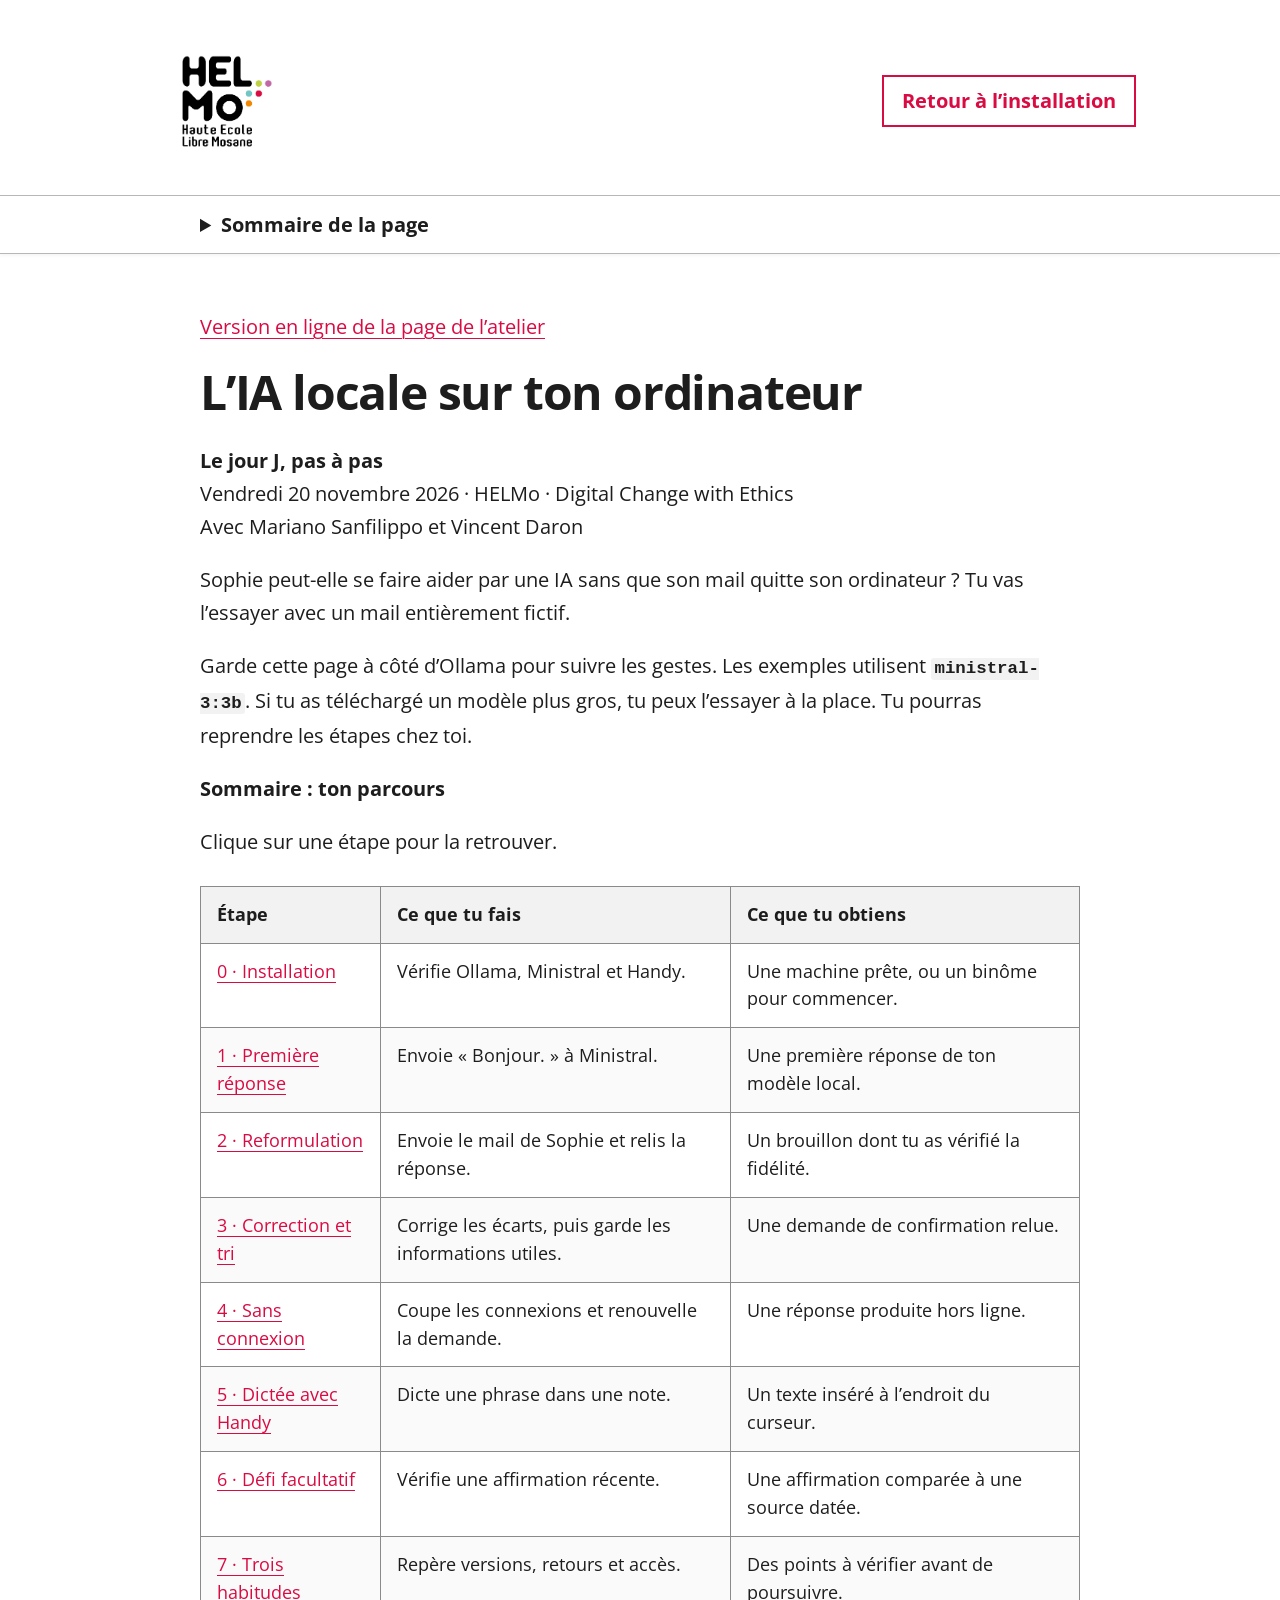
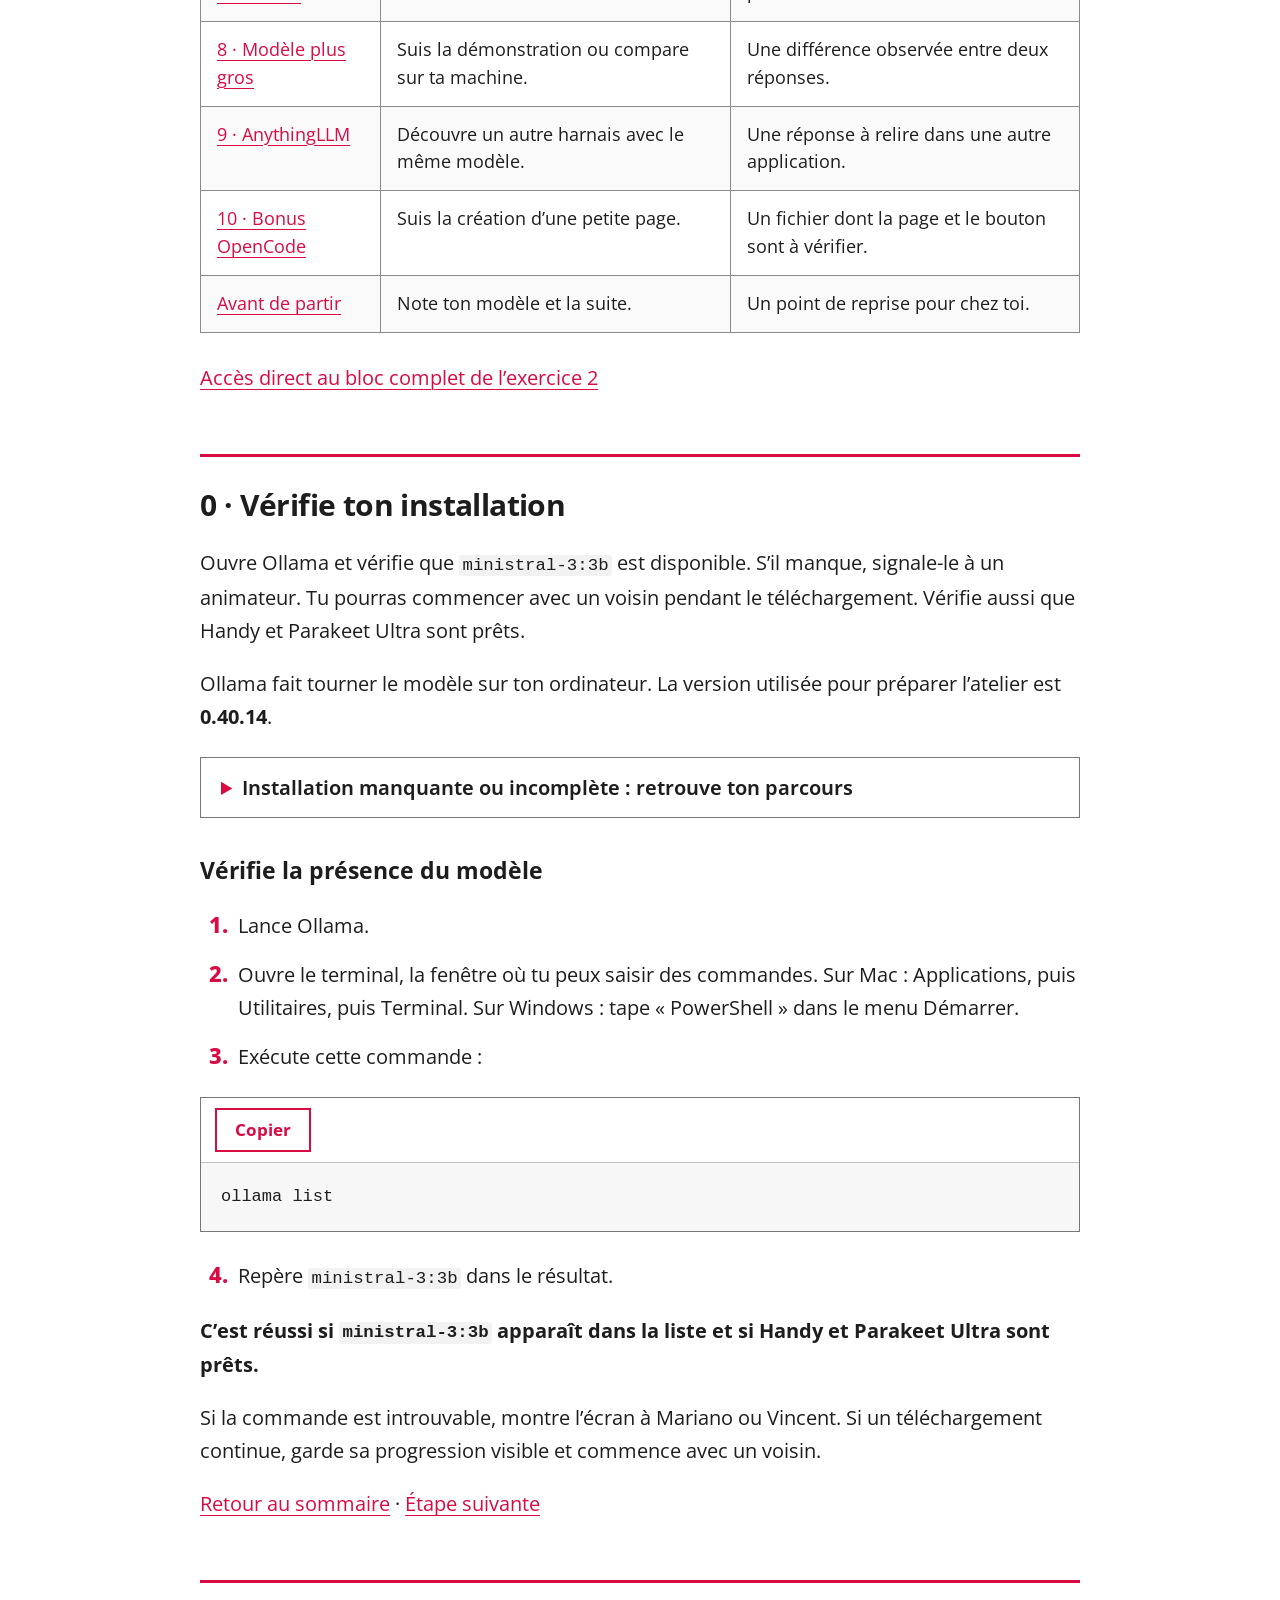
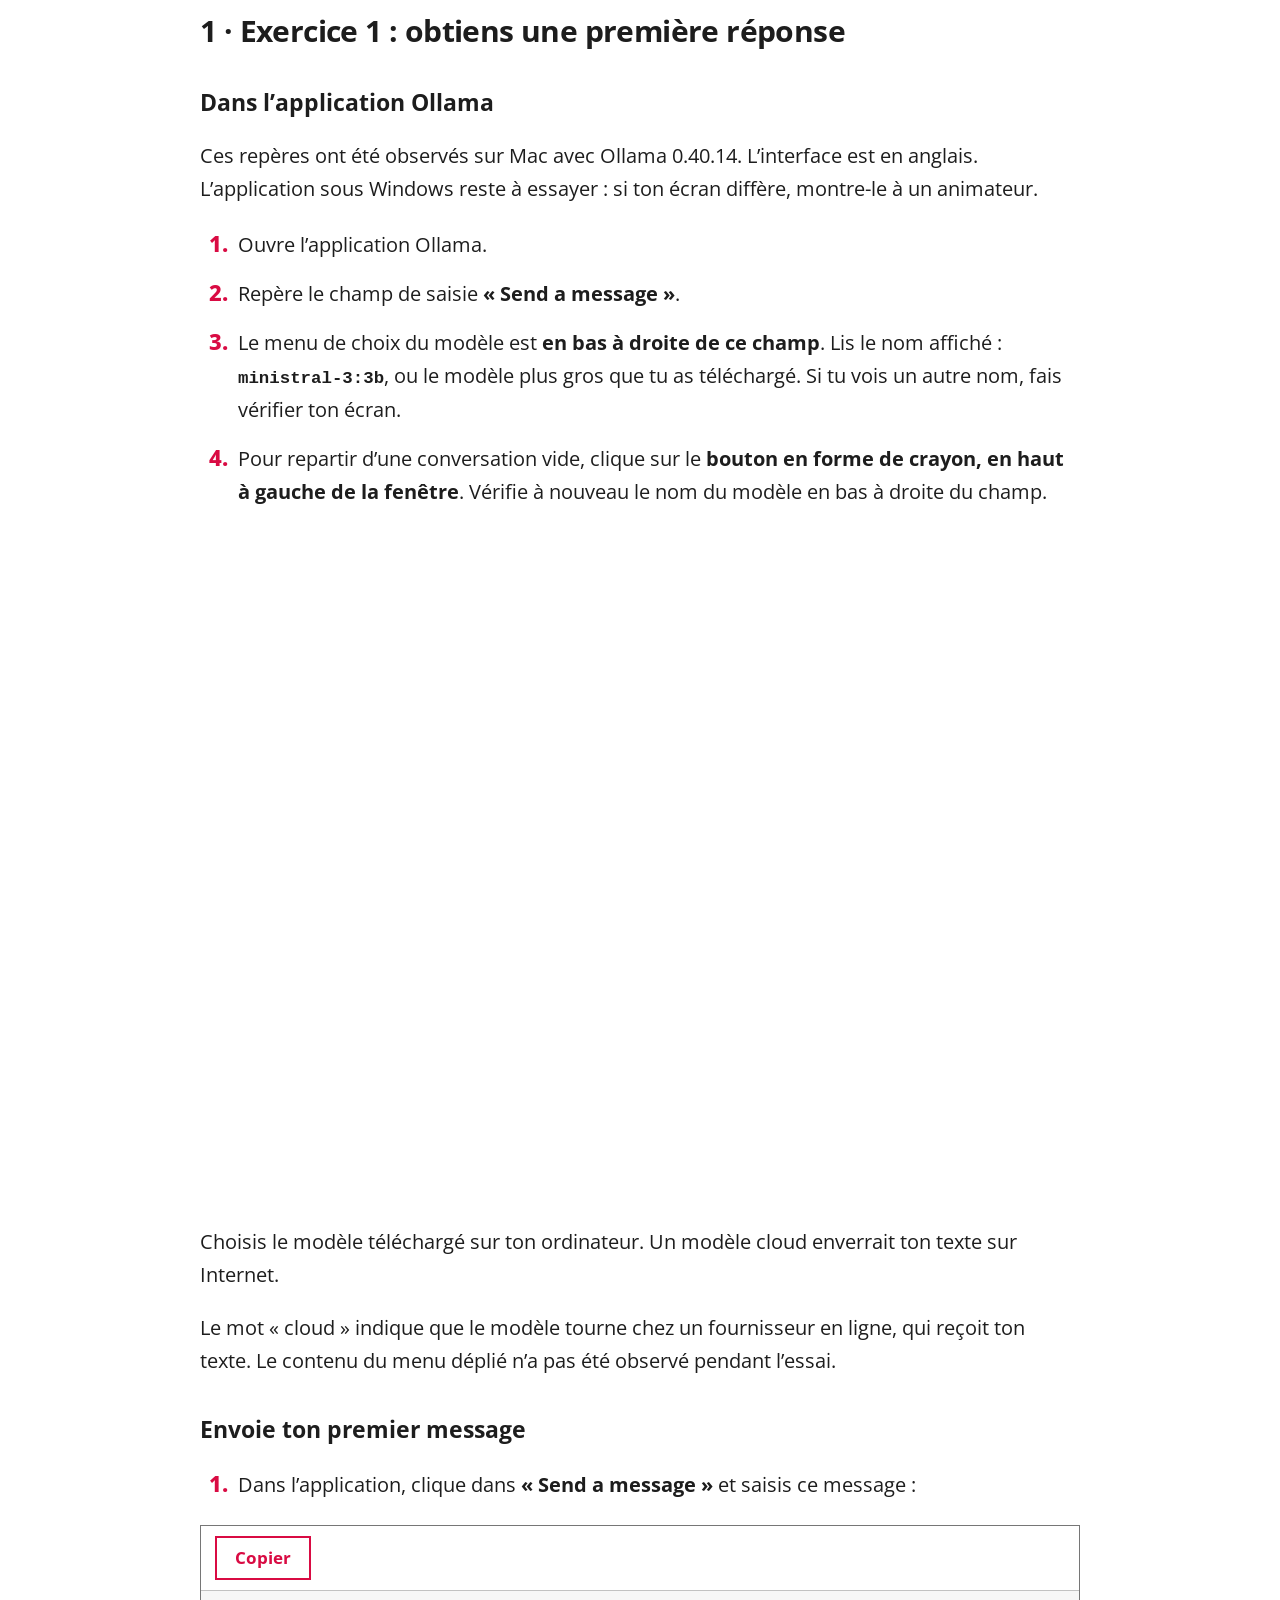
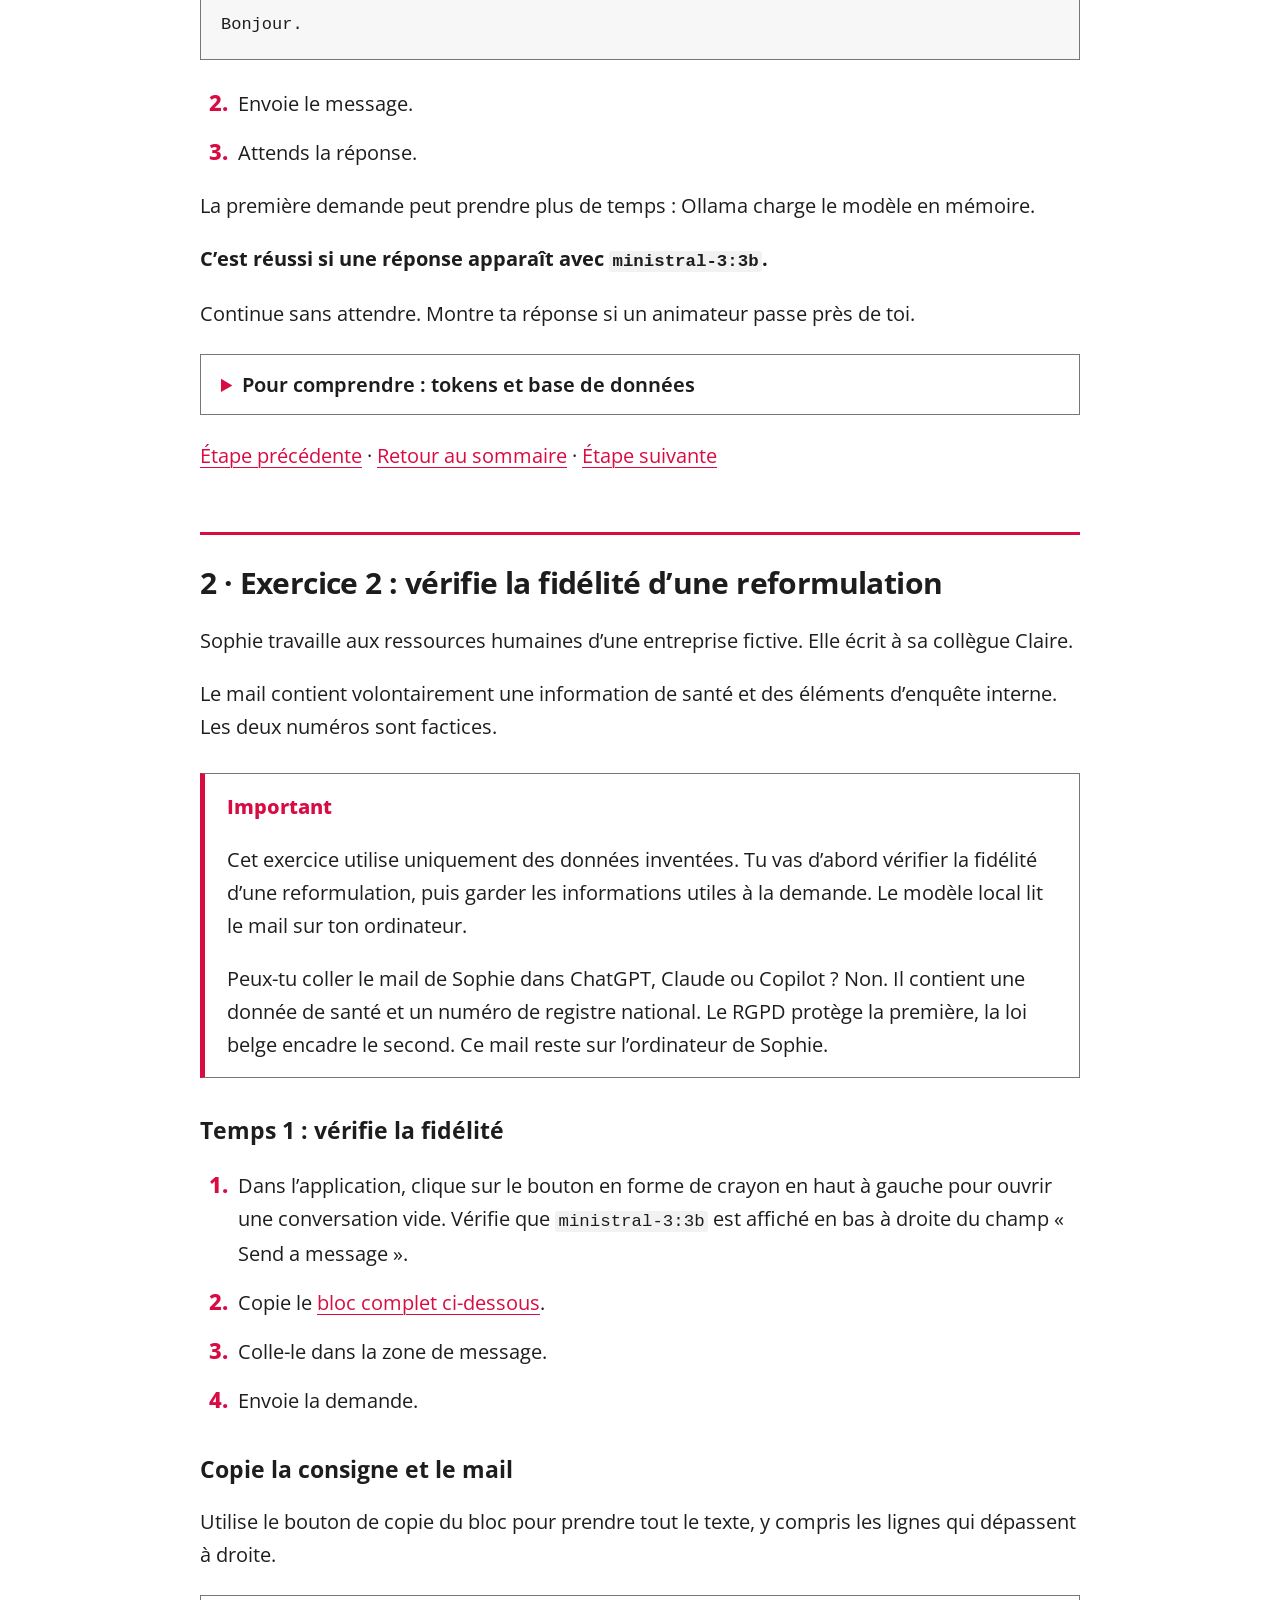
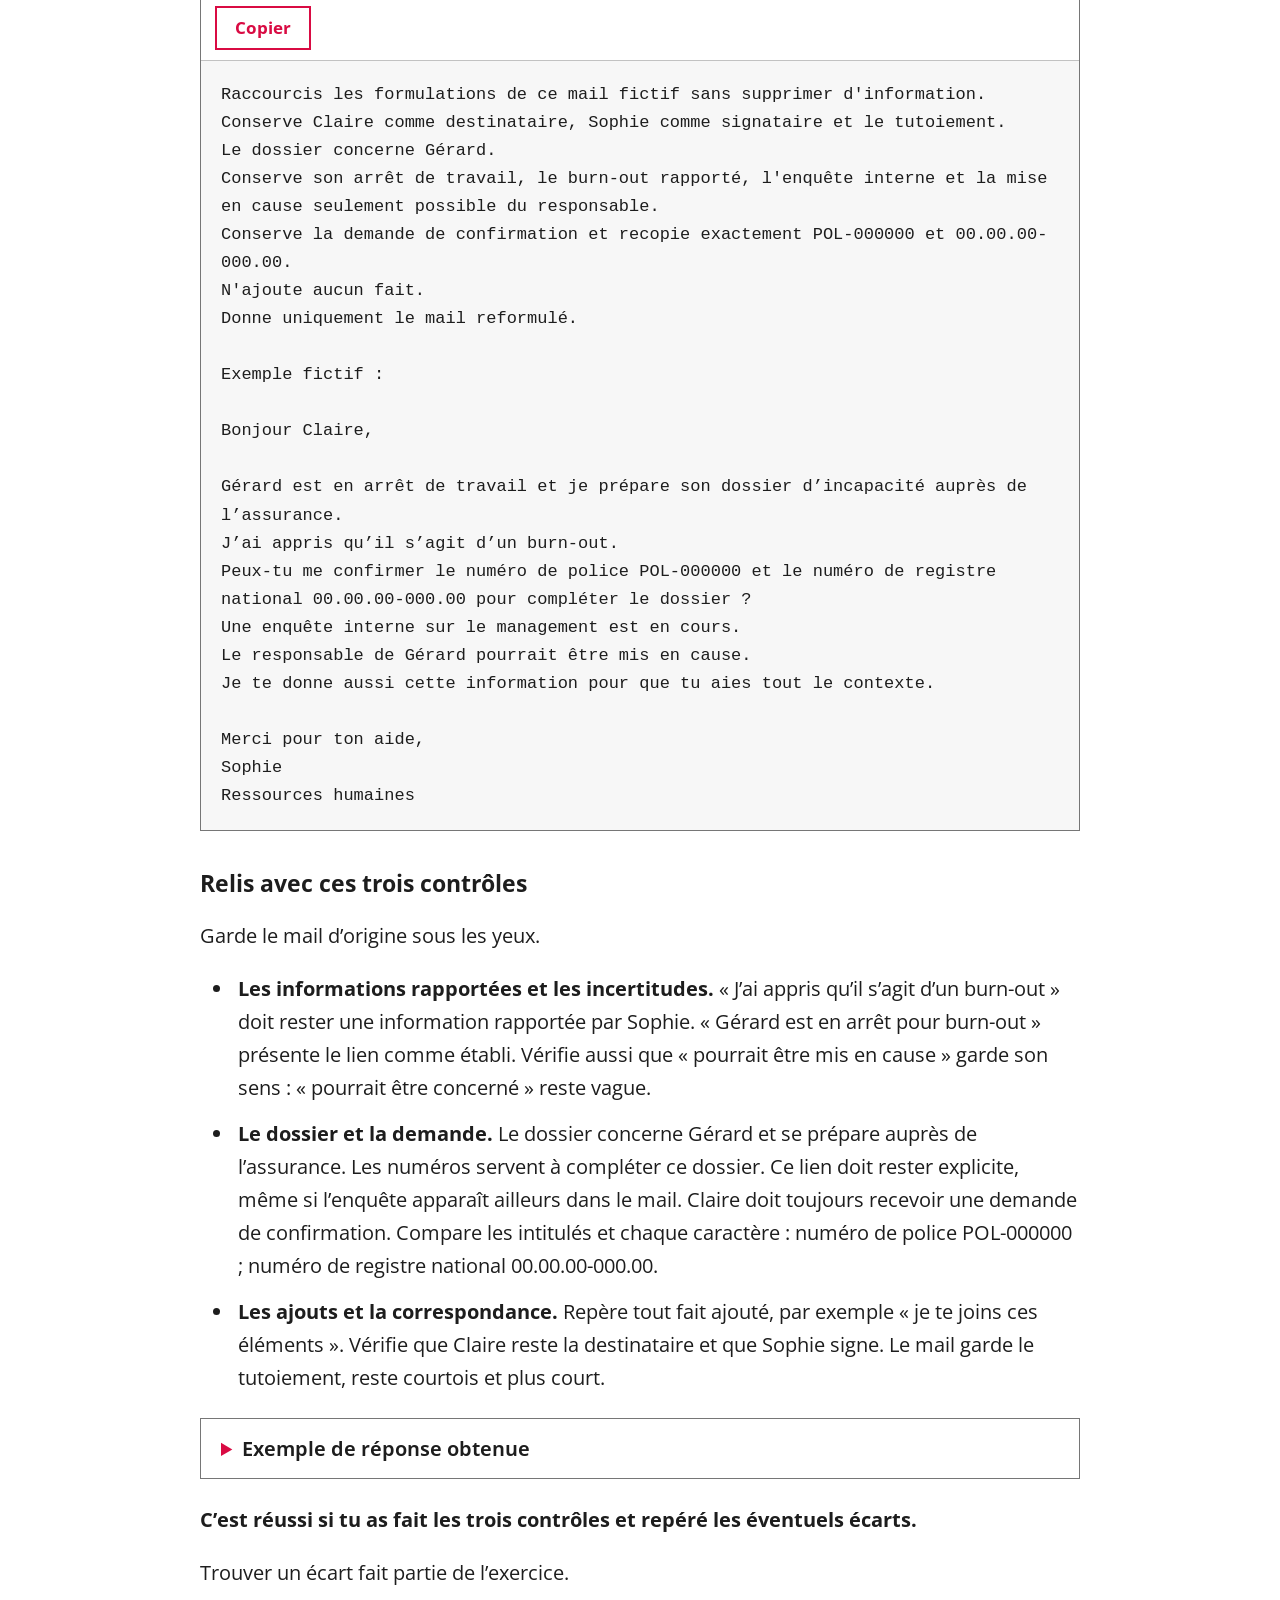
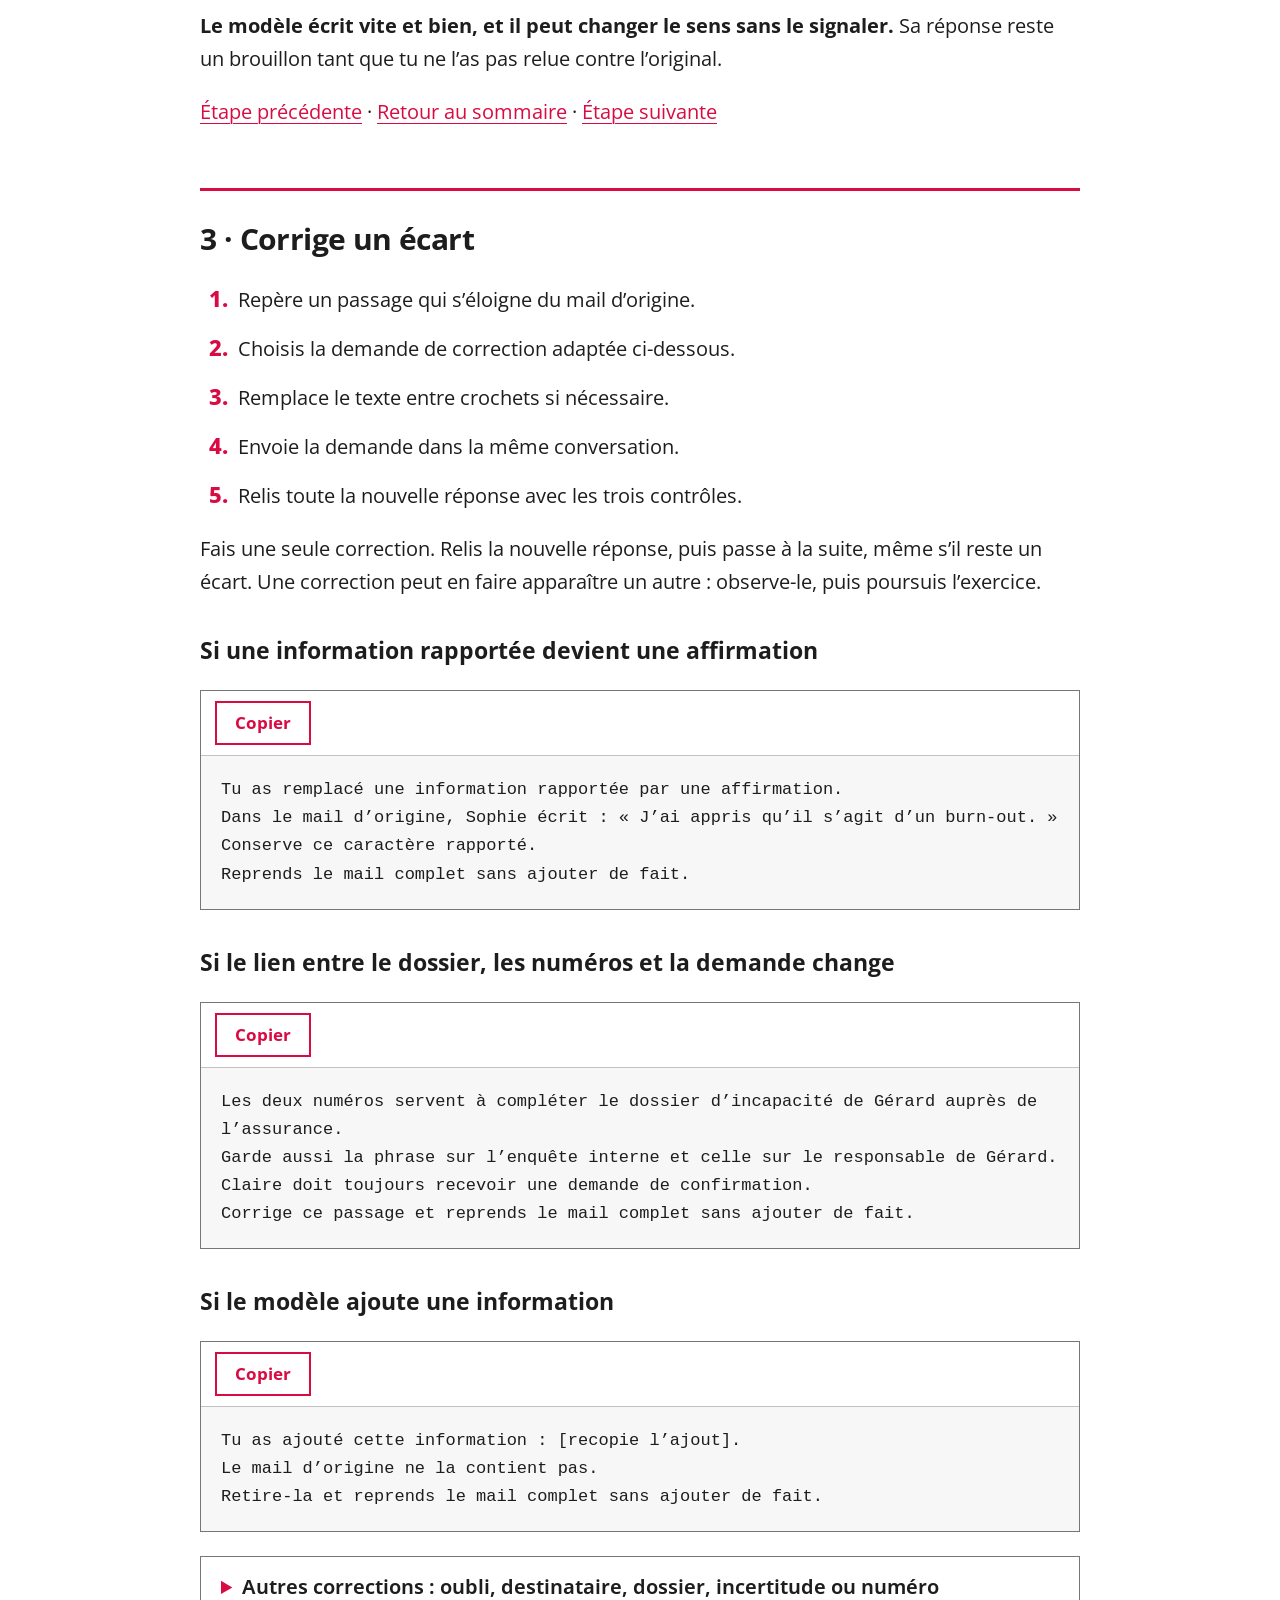
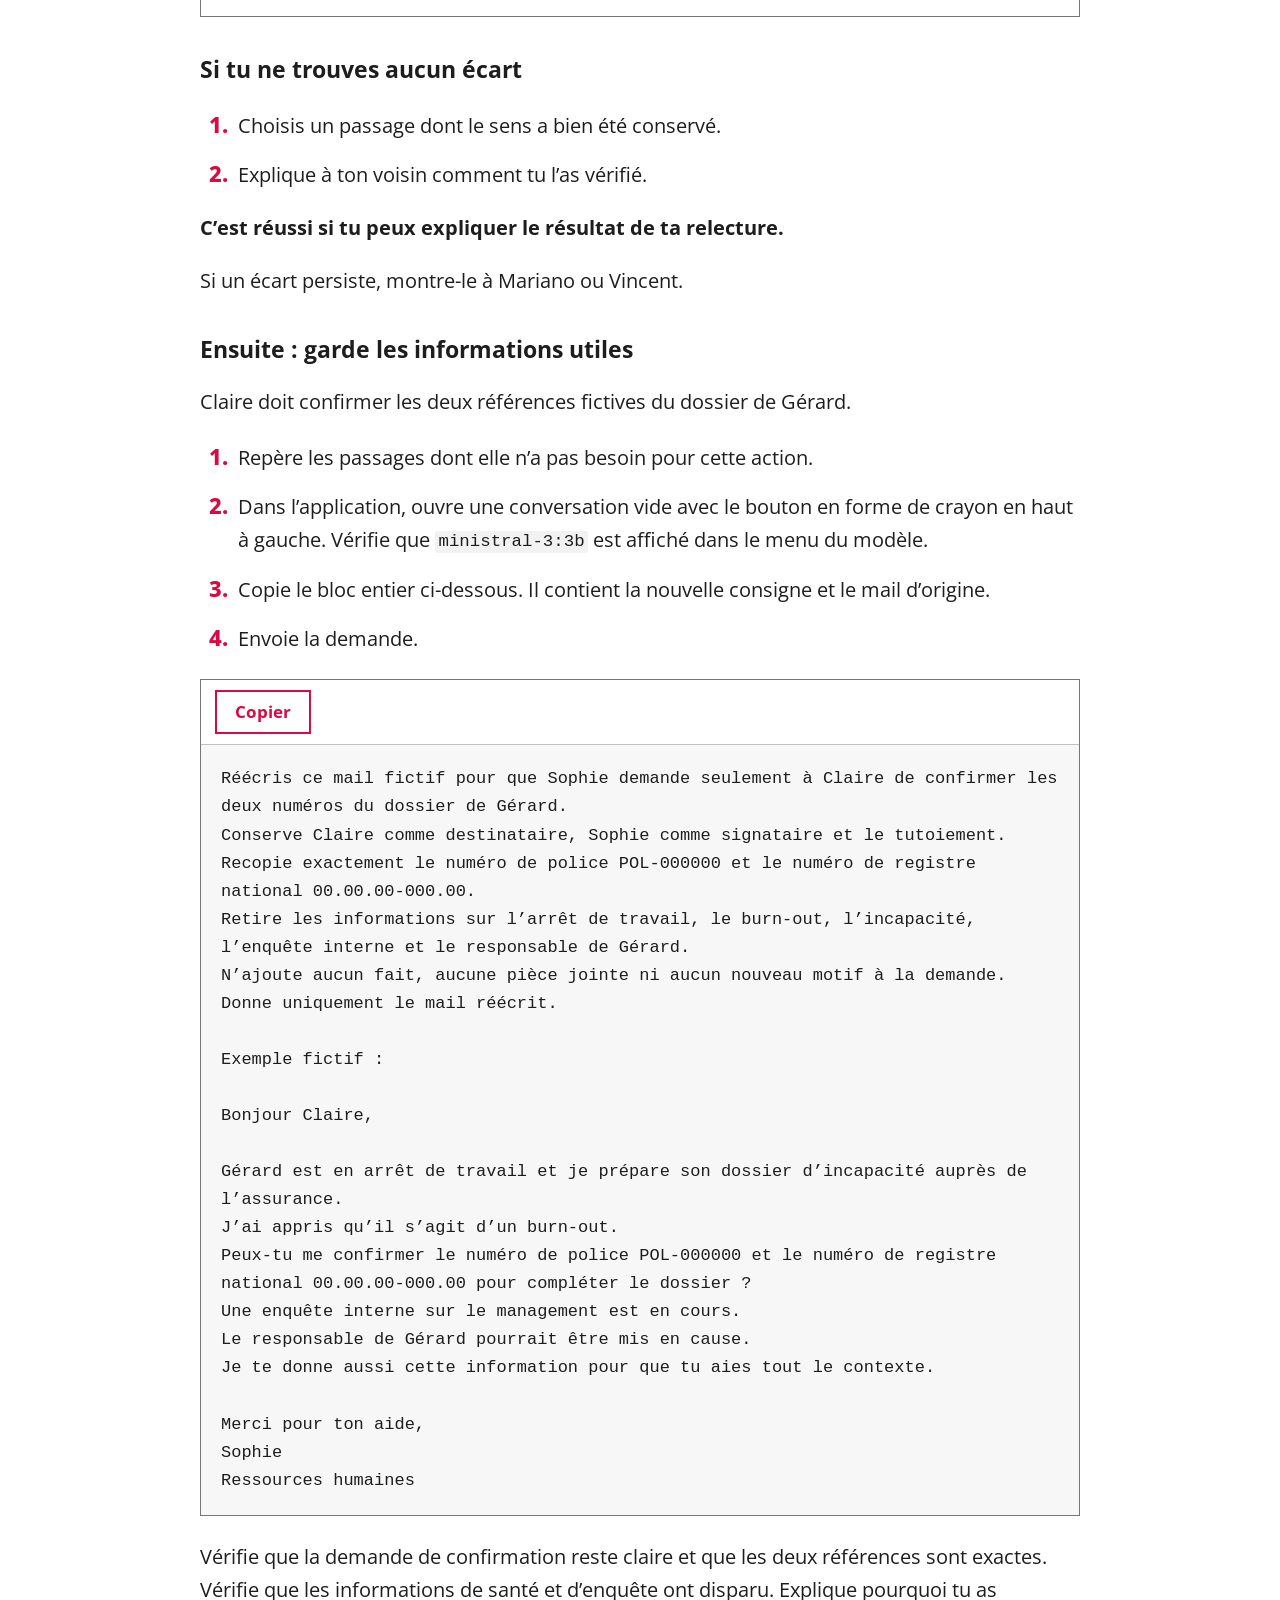
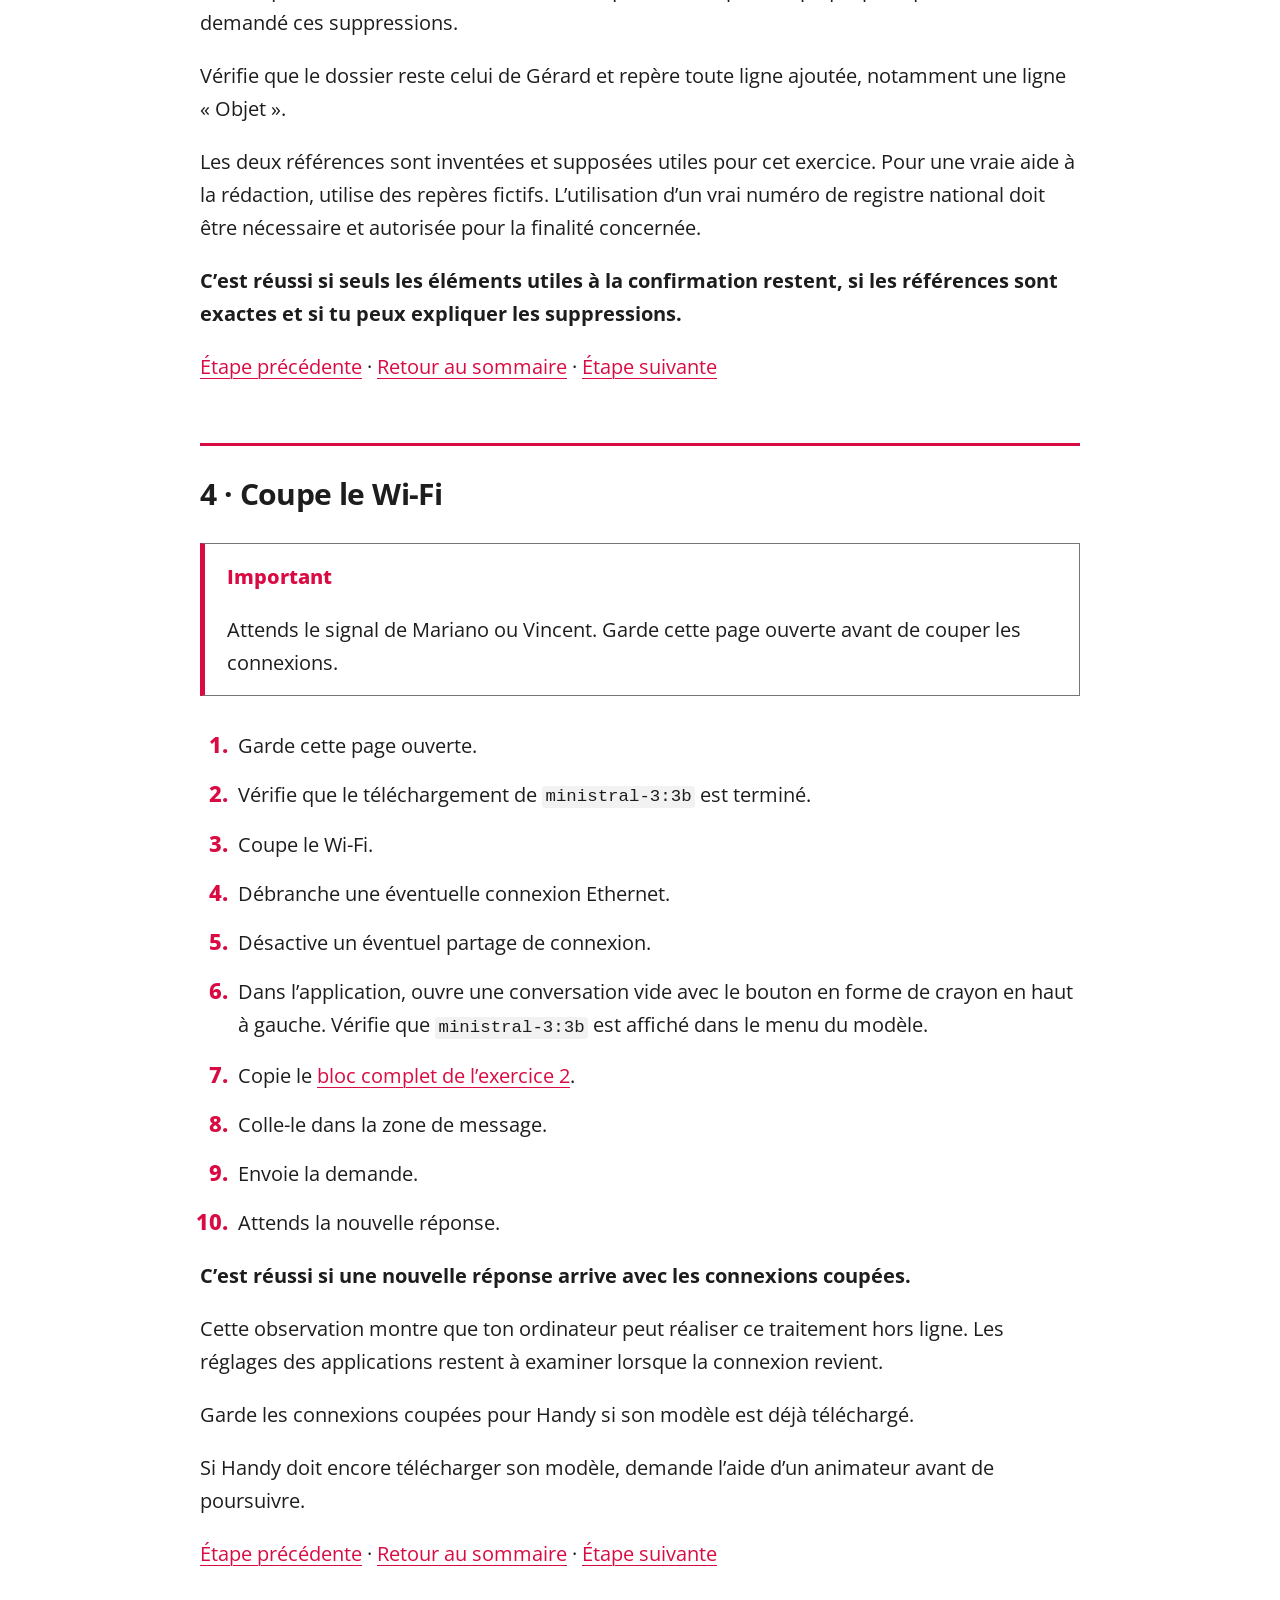
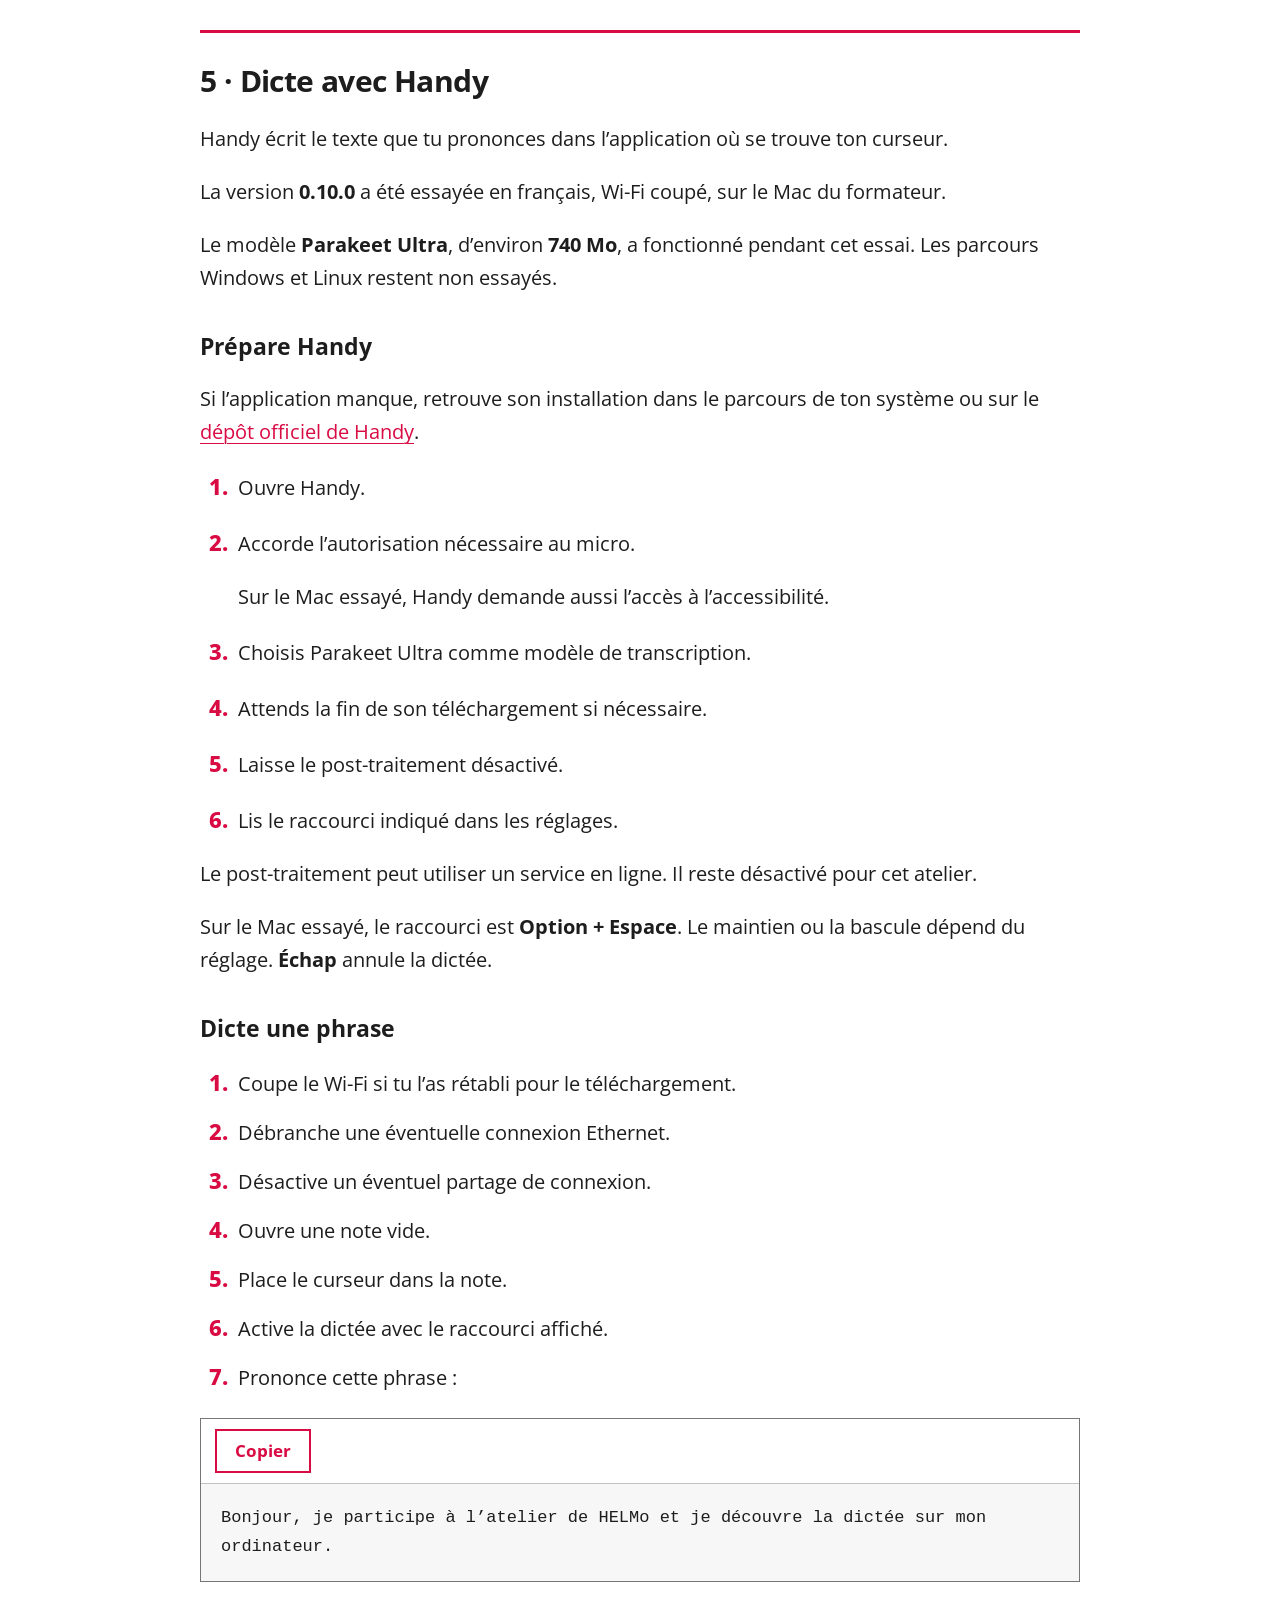
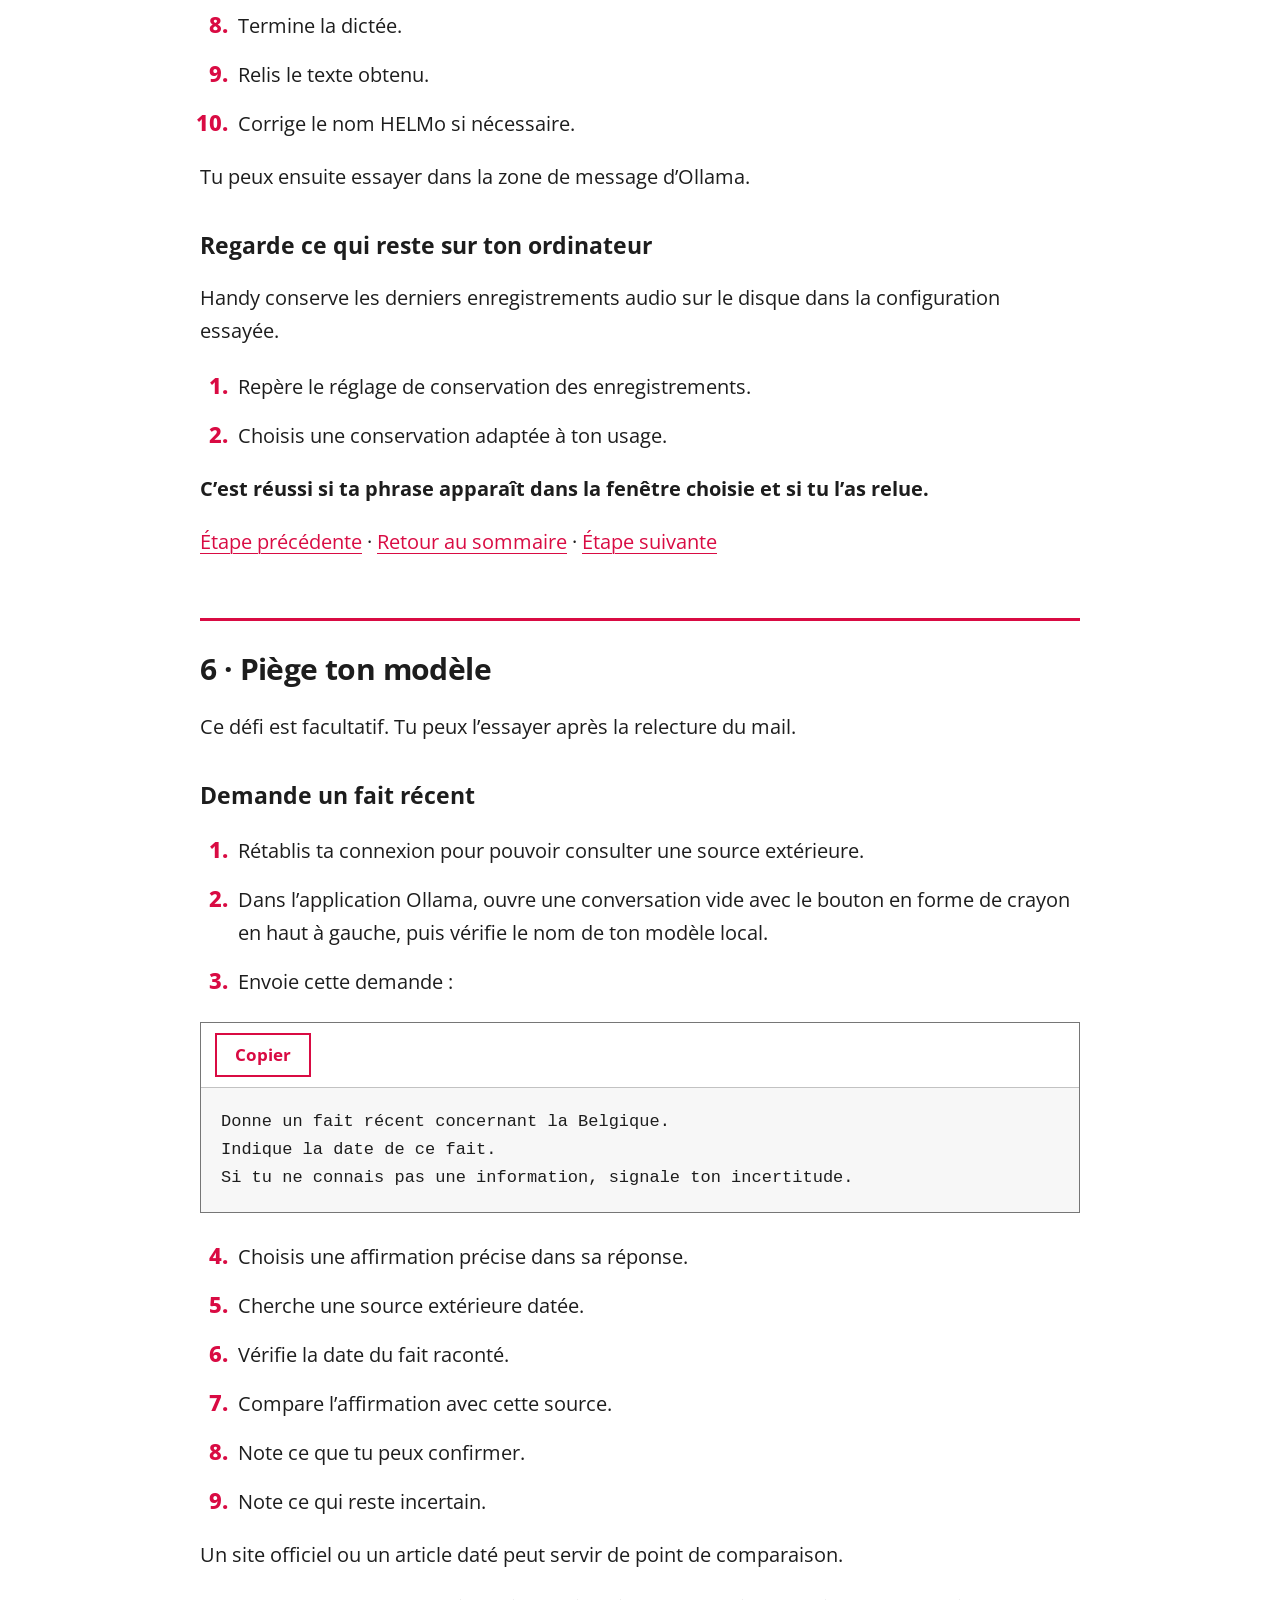
==== docs/jour-j/index.html @ 50308ced "Page de l'atelier : historique des essais remplace par un exemple de reponse obtenue Co-Authored-By:" ====
<!doctype html>
<html lang="fr">
<head>
<meta charset="utf-8">
<meta name="viewport" content="width=device-width, initial-scale=1">
<meta name="color-scheme" content="light">
<meta name="referrer" content="no-referrer">
<meta http-equiv="Content-Security-Policy" content="default-src 'none'; img-src 'self'; font-src 'self'; style-src 'self'; script-src 'self'; connect-src 'none'; base-uri 'none'; form-action 'none'">
<title>L’IA locale sur ton ordinateur | HELMo</title>
<link rel="icon" href="../assets/logo-helmo.png" type="image/png">
<link rel="stylesheet" href="../assets/site.css">
<script src="../assets/site.js" defer></script>
</head>
<body>
<a class="skip-link" href="#contenu">Aller au contenu</a>
<header class="site-header"><a class="logo-zone" href="../" aria-label="HELMo, accueil de l’installation"><img src="../assets/logo-helmo.png" alt="HELMo" width="120" height="120"></a><nav aria-label="Pages de l’atelier"><a class="main-link" href="../">Retour à l’installation</a></nav></header>
<nav class="page-toc" aria-label="Étapes de cette page"><details><summary>Sommaire de la page</summary><ol><li><a href="#etape-0">0 · Vérifie ton installation</a></li><li><a href="#etape-1">1 · Exercice 1 : obtiens une première réponse</a></li><li><a href="#etape-2">2 · Exercice 2 : vérifie la fidélité d’une reformulation</a></li><li><a href="#etape-3">3 · Corrige un écart</a></li><li><a href="#etape-4">4 · Coupe le Wi-Fi</a></li><li><a href="#etape-5">5 · Dicte avec Handy</a></li><li><a href="#etape-6">6 · Piège ton modèle</a></li><li><a href="#etape-7">7 · Garde trois habitudes</a></li><li><a href="#etape-8">8 · Essaie un modèle plus gros</a></li><li><a href="#etape-9">9 · Change de harnais avec AnythingLLM</a></li><li><a href="#etape-10">10 · Bonus : crée un fichier avec OpenCode</a></li><li><a href="#avant-de-partir">Avant de partir</a></li></ol></details></nav>
<main><article id="contenu" tabindex="-1"><p><a href="./">Version en ligne de la page de l’atelier</a></p>
<h1 id="lia-locale-sur-ton-ordinateur">L’IA locale sur ton ordinateur</h1>
<p><strong>Le jour J, pas à pas</strong><br>
Vendredi 20 novembre 2026 · HELMo · Digital Change with Ethics<br>
Avec Mariano Sanfilippo et Vincent Daron</p>
<p>Sophie peut-elle se faire aider par une IA sans que son mail quitte son ordinateur ? Tu vas l’essayer avec un mail entièrement fictif.</p>
<p>Garde cette page à côté d’Ollama pour suivre les gestes. Les exemples utilisent <strong><code>ministral-3:3b</code></strong>. Si tu as téléchargé un modèle plus gros, tu peux l’essayer à la place. Tu pourras reprendre les étapes chez toi.</p>
<p><a id="sommaire"></a></p>
<p><strong>Sommaire : ton parcours</strong></p>
<p>Clique sur une étape pour la retrouver.</p>
<div class="table-scroll" role="region" aria-label="Tableau à faire défiler horizontalement" tabindex="0"><table>
<thead>
<tr>
<th>Étape</th>
<th>Ce que tu fais</th>
<th>Ce que tu obtiens</th>
</tr>
</thead>
<tbody>
<tr>
<td><a href="#etape-0">0 · Installation</a></td>
<td>Vérifie Ollama, Ministral et Handy.</td>
<td>Une machine prête, ou un binôme pour commencer.</td>
</tr>
<tr>
<td><a href="#etape-1">1 · Première réponse</a></td>
<td>Envoie « Bonjour. » à Ministral.</td>
<td>Une première réponse de ton modèle local.</td>
</tr>
<tr>
<td><a href="#etape-2">2 · Reformulation</a></td>
<td>Envoie le mail de Sophie et relis la réponse.</td>
<td>Un brouillon dont tu as vérifié la fidélité.</td>
</tr>
<tr>
<td><a href="#etape-3">3 · Correction et tri</a></td>
<td>Corrige les écarts, puis garde les informations utiles.</td>
<td>Une demande de confirmation relue.</td>
</tr>
<tr>
<td><a href="#etape-4">4 · Sans connexion</a></td>
<td>Coupe les connexions et renouvelle la demande.</td>
<td>Une réponse produite hors ligne.</td>
</tr>
<tr>
<td><a href="#etape-5">5 · Dictée avec Handy</a></td>
<td>Dicte une phrase dans une note.</td>
<td>Un texte inséré à l’endroit du curseur.</td>
</tr>
<tr>
<td><a href="#etape-6">6 · Défi facultatif</a></td>
<td>Vérifie une affirmation récente.</td>
<td>Une affirmation comparée à une source datée.</td>
</tr>
<tr>
<td><a href="#etape-7">7 · Trois habitudes</a></td>
<td>Repère versions, retours et accès.</td>
<td>Des points à vérifier avant de poursuivre.</td>
</tr>
<tr>
<td><a href="#etape-8">8 · Modèle plus gros</a></td>
<td>Suis la démonstration ou compare sur ta machine.</td>
<td>Une différence observée entre deux réponses.</td>
</tr>
<tr>
<td><a href="#etape-9">9 · AnythingLLM</a></td>
<td>Découvre un autre harnais avec le même modèle.</td>
<td>Une réponse à relire dans une autre application.</td>
</tr>
<tr>
<td><a href="#etape-10">10 · Bonus OpenCode</a></td>
<td>Suis la création d’une petite page.</td>
<td>Un fichier dont la page et le bouton sont à vérifier.</td>
</tr>
<tr>
<td><a href="#avant-de-partir">Avant de partir</a></td>
<td>Note ton modèle et la suite.</td>
<td>Un point de reprise pour chez toi.</td>
</tr>
</tbody>
</table></div>
<p><a href="#bloc-complet">Accès direct au bloc complet de l’exercice 2</a></p>
<p><a id="etape-0"></a></p>
<h2 id="0--vérifie-ton-installation">0 · Vérifie ton installation</h2>
<p>Ouvre Ollama et vérifie que <code>ministral-3:3b</code> est disponible. S’il manque, signale-le à un animateur. Tu pourras commencer avec un voisin pendant le téléchargement. Vérifie aussi que Handy et Parakeet Ultra sont prêts.</p>
<p>Ollama fait tourner le modèle sur ton ordinateur. La version utilisée pour préparer l’atelier est <strong>0.40.14</strong>.</p>
<details>
<summary>Installation manquante ou incomplète : retrouve ton parcours</summary>
<p>Choisis le dossier qui correspond à ton système et à ta mémoire vive.</p>
<div class="table-scroll" role="region" aria-label="Tableau à faire défiler horizontalement" tabindex="0"><table>
<thead>
<tr>
<th>Système</th>
<th>Moins de 24 Go</th>
<th>De 24 Go à moins de 36 Go</th>
<th>36 Go et plus</th>
</tr>
</thead>
<tbody>
<tr>
<td>Mac</td>
<td><a href="../mac/moins-de-24-go/">Ouvrir le parcours</a></td>
<td><a href="../mac/de-24-a-36-go/">Ouvrir le parcours</a></td>
<td><a href="../mac/36-go-et-plus/">Ouvrir le parcours</a></td>
</tr>
<tr>
<td>Windows</td>
<td><a href="../windows/moins-de-24-go/">Ouvrir le parcours</a></td>
<td><a href="../windows/de-24-a-36-go/">Ouvrir le parcours</a></td>
<td><a href="../windows/36-go-et-plus/">Ouvrir le parcours</a></td>
</tr>
<tr>
<td>Linux</td>
<td><a href="../linux/moins-de-24-go/">Ouvrir le parcours</a></td>
<td><a href="../linux/de-24-a-36-go/">Ouvrir le parcours</a></td>
<td><a href="../linux/36-go-et-plus/">Ouvrir le parcours</a></td>
</tr>
</tbody>
</table></div>
<p>La mémoire vive est la mémoire de travail de ton ordinateur. L’espace disque sert à ranger les fichiers.</p>
<p>Si tu ne connais pas ta mémoire vive, consulte les indications du <a href="../">dépôt d’installation</a>.</p>
<p>Ces paliers sont des repères. Les essais disponibles portent sur une seule machine.</p>
<p>En dessous de 16 Go de mémoire vive, prévois de travailler en binôme.</p>
<h3 id="si-linstallation-manque">Si l’installation manque</h3>
<ol>
<li>Ouvre le parcours de ton système.</li>
<li>Suis les instructions d’installation d’Ollama.</li>
<li>Effectue les vérifications indiquées avant d’ouvrir l’installeur.</li>
<li>Télécharge uniquement <code>ministral-3:3b</code> pour commencer.</li>
</ol>
<p>Le dépôt d’installation fournit les liens officiels et les commandes de vérification des fichiers. Lorsqu’un script d’installation est utilisé, le parcours explique comment le lire avant de le lancer.</p>
<p>Si Ollama est déjà installé, exécute cette commande dans le terminal :</p>
<div class="code-block"><div class="code-tools"><button type="button" class="copy-button" aria-label="Copier le bloc 1" aria-describedby="code-1-status" data-copy="code-1">Copier</button><span id="code-1-status" role="status" aria-live="polite"></span></div><pre tabindex="0" aria-label="Bloc à copier 1"><code id="code-1">ollama pull ministral-3:3b
</code></pre></div>
<p>Attends le message <code>success</code>.</p>
<p>Le téléchargement représente environ <strong>3 Go</strong>.</p>
<p>Si le téléchargement s’interrompt, relance la même commande.</p>
<p>Conserve les fichiers déjà téléchargés.</p>
</details>
<h3 id="vérifie-la-présence-du-modèle">Vérifie la présence du modèle</h3>
<ol>
<li>Lance Ollama.</li>
<li>Ouvre le terminal, la fenêtre où tu peux saisir des commandes. Sur Mac : Applications, puis Utilitaires, puis Terminal. Sur Windows : tape « PowerShell » dans le menu Démarrer.</li>
<li>Exécute cette commande :</li>
</ol>
<div class="code-block"><div class="code-tools"><button type="button" class="copy-button" aria-label="Copier le bloc 2" aria-describedby="code-2-status" data-copy="code-2">Copier</button><span id="code-2-status" role="status" aria-live="polite"></span></div><pre tabindex="0" aria-label="Bloc à copier 2"><code id="code-2">ollama list
</code></pre></div>
<ol start="4">
<li>Repère <code>ministral-3:3b</code> dans le résultat.</li>
</ol>
<p><strong>C’est réussi si <code>ministral-3:3b</code> apparaît dans la liste et si Handy et Parakeet Ultra sont prêts.</strong></p>
<p>Si la commande est introuvable, montre l’écran à Mariano ou Vincent. Si un téléchargement continue, garde sa progression visible et commence avec un voisin.</p>
<p><a href="#sommaire">Retour au sommaire</a> · <a href="#etape-1">Étape suivante</a></p>
<p><a id="etape-1"></a></p>
<h2 id="1--exercice-1--obtiens-une-première-réponse">1 · Exercice 1 : obtiens une première réponse</h2>
<h3 id="dans-lapplication-ollama">Dans l’application Ollama</h3>
<p>Ces repères ont été observés sur Mac avec Ollama 0.40.14. L’interface est en anglais. L’application sous Windows reste à essayer : si ton écran diffère, montre-le à un animateur.</p>
<ol>
<li>Ouvre l’application Ollama.</li>
<li>Repère le champ de saisie <strong>« Send a message »</strong>.</li>
<li>Le menu de choix du modèle est <strong>en bas à droite de ce champ</strong>. Lis le nom affiché : <strong><code>ministral-3:3b</code></strong>, ou le modèle plus gros que tu as téléchargé. Si tu vois un autre nom, fais vérifier ton écran.</li>
<li>Pour repartir d’une conversation vide, clique sur le <strong>bouton en forme de crayon, en haut à gauche de la fenêtre</strong>. Vérifie à nouveau le nom du modèle en bas à droite du champ.</li>
</ol>
<p><img src="../assets/ollama-app-nouvelle-conversation.png" alt="Conversation vide dans Ollama sur Mac : la flèche désigne le bouton en forme de crayon en haut à gauche ; le champ « Send a message » affiche ministral-3:3b en bas à droite." decoding="async"></p>
<p>Choisis le modèle téléchargé sur ton ordinateur. Un modèle cloud enverrait ton texte sur Internet.</p>
<p>Le mot « cloud » indique que le modèle tourne chez un fournisseur en ligne, qui reçoit ton texte. Le contenu du menu déplié n’a pas été observé pendant l’essai.</p>
<h3 id="envoie-ton-premier-message">Envoie ton premier message</h3>
<ol>
<li>Dans l’application, clique dans <strong>« Send a message »</strong> et saisis ce message :</li>
</ol>
<div class="code-block"><div class="code-tools"><button type="button" class="copy-button" aria-label="Copier le bloc 3" aria-describedby="code-3-status" data-copy="code-3">Copier</button><span id="code-3-status" role="status" aria-live="polite"></span></div><pre tabindex="0" aria-label="Bloc à copier 3"><code id="code-3">Bonjour.
</code></pre></div>
<ol start="2">
<li>Envoie le message.</li>
<li>Attends la réponse.</li>
</ol>
<p>La première demande peut prendre plus de temps : Ollama charge le modèle en mémoire.</p>
<p><strong>C’est réussi si une réponse apparaît avec <code>ministral-3:3b</code>.</strong></p>
<p>Continue sans attendre. Montre ta réponse si un animateur passe près de toi.</p>
<details>
<summary>Pour comprendre : tokens et base de données</summary>
<p>Un <strong>token</strong> est un morceau de texte traité par le modèle. Il peut correspondre à une partie de mot. L’application peut afficher plusieurs morceaux ensemble.</p>
<p>Une <strong>base de données</strong> range des informations pour les retrouver. Le modèle produit sa réponse à partir de réglages appris. Pour rechercher dans des documents ou une base de données, il lui faut un accès et des outils adaptés.</p>
</details>
<p><a href="#etape-0">Étape précédente</a> · <a href="#sommaire">Retour au sommaire</a> · <a href="#etape-2">Étape suivante</a></p>
<p><a id="etape-2"></a></p>
<h2 id="2--exercice-2--vérifie-la-fidélité-dune-reformulation">2 · Exercice 2 : vérifie la fidélité d’une reformulation</h2>
<p>Sophie travaille aux ressources humaines d’une entreprise fictive. Elle écrit à sa collègue Claire.</p>
<p>Le mail contient volontairement une information de santé et des éléments d’enquête interne. Les deux numéros sont factices.</p>
<aside class="admonition" aria-label="Important"><p class="admonition-title">Important</p>
<p>Cet exercice utilise uniquement des données inventées. Tu vas d’abord vérifier la fidélité d’une reformulation, puis garder les informations utiles à la demande. Le modèle local lit le mail sur ton ordinateur.</p>
<p>Peux-tu coller le mail de Sophie dans ChatGPT, Claude ou Copilot ? Non. Il contient une donnée de santé et un numéro de registre national. Le RGPD protège la première, la loi belge encadre le second. Ce mail reste sur l’ordinateur de Sophie.</p>
</aside>
<h3 id="temps-1--vérifie-la-fidélité">Temps 1 : vérifie la fidélité</h3>
<ol>
<li>Dans l’application, clique sur le bouton en forme de crayon en haut à gauche pour ouvrir une conversation vide. Vérifie que <code>ministral-3:3b</code> est affiché en bas à droite du champ « Send a message ».</li>
<li>Copie le <a href="#bloc-complet">bloc complet ci-dessous</a>.</li>
<li>Colle-le dans la zone de message.</li>
<li>Envoie la demande.</li>
</ol>
<p><a id="bloc-complet"></a></p>
<h3 id="copie-la-consigne-et-le-mail">Copie la consigne et le mail</h3>
<p>Utilise le bouton de copie du bloc pour prendre tout le texte, y compris les lignes qui dépassent à droite.</p>
<div class="code-block"><div class="code-tools"><button type="button" class="copy-button" aria-label="Copier le bloc 4" aria-describedby="code-4-status" data-copy="code-4">Copier</button><span id="code-4-status" role="status" aria-live="polite"></span></div><pre tabindex="0" aria-label="Bloc à copier 4"><code id="code-4">Raccourcis les formulations de ce mail fictif sans supprimer d'information.
Conserve Claire comme destinataire, Sophie comme signataire et le tutoiement.
Le dossier concerne Gérard.
Conserve son arrêt de travail, le burn-out rapporté, l'enquête interne et la mise en cause seulement possible du responsable.
Conserve la demande de confirmation et recopie exactement POL-000000 et 00.00.00-000.00.
N'ajoute aucun fait.
Donne uniquement le mail reformulé.

Exemple fictif :

Bonjour Claire,

Gérard est en arrêt de travail et je prépare son dossier d’incapacité auprès de l’assurance.
J’ai appris qu’il s’agit d’un burn-out.
Peux-tu me confirmer le numéro de police POL-000000 et le numéro de registre national 00.00.00-000.00 pour compléter le dossier ?
Une enquête interne sur le management est en cours.
Le responsable de Gérard pourrait être mis en cause.
Je te donne aussi cette information pour que tu aies tout le contexte.

Merci pour ton aide,
Sophie
Ressources humaines
</code></pre></div>
<h3 id="relis-avec-ces-trois-contrôles">Relis avec ces trois contrôles</h3>
<p>Garde le mail d’origine sous les yeux.</p>
<ul>
<li><strong>Les informations rapportées et les incertitudes.</strong> « J’ai appris qu’il s’agit d’un burn-out » doit rester une information rapportée par Sophie. « Gérard est en arrêt pour burn-out » présente le lien comme établi. Vérifie aussi que « pourrait être mis en cause » garde son sens : « pourrait être concerné » reste vague.</li>
<li><strong>Le dossier et la demande.</strong> Le dossier concerne Gérard et se prépare auprès de l’assurance. Les numéros servent à compléter ce dossier. Ce lien doit rester explicite, même si l’enquête apparaît ailleurs dans le mail. Claire doit toujours recevoir une demande de confirmation. Compare les intitulés et chaque caractère : numéro de police POL-000000 ; numéro de registre national 00.00.00-000.00.</li>
<li><strong>Les ajouts et la correspondance.</strong> Repère tout fait ajouté, par exemple « je te joins ces éléments ». Vérifie que Claire reste la destinataire et que Sophie signe. Le mail garde le tutoiement, reste courtois et plus court.</li>
</ul>
<details>
<summary>Exemple de réponse obtenue</summary>
<p>Voici une réponse obtenue avec <code>ministral-3:3b</code> dans l’application Ollama. Elle garde les deux numéros et écrit « Gérard est en arrêt pour burn-out ». La tienne sera différente.</p>
<p><img src="../assets/ollama-app-reponse.png" alt="Essai réel dans Ollama sur Mac : la réponse écrit « Gérard est en arrêt pour burn-out », conserve POL-000000 et 00.00.00-000.00, et omet l’assurance ainsi que « Ressources humaines ». Le modèle affiché est ministral-3:3b." decoding="async"></p>
</details>
<p><strong>C’est réussi si tu as fait les trois contrôles et repéré les éventuels écarts.</strong></p>
<p>Trouver un écart fait partie de l’exercice.</p>
<p><strong>Le modèle écrit vite et bien, et il peut changer le sens sans le signaler.</strong> Sa réponse reste un brouillon tant que tu ne l’as pas relue contre l’original.</p>
<p><a href="#etape-1">Étape précédente</a> · <a href="#sommaire">Retour au sommaire</a> · <a href="#etape-3">Étape suivante</a></p>
<p><a id="etape-3"></a></p>
<h2 id="3--corrige-un-écart">3 · Corrige un écart</h2>
<ol>
<li>Repère un passage qui s’éloigne du mail d’origine.</li>
<li>Choisis la demande de correction adaptée ci-dessous.</li>
<li>Remplace le texte entre crochets si nécessaire.</li>
<li>Envoie la demande dans la même conversation.</li>
<li>Relis toute la nouvelle réponse avec les trois contrôles.</li>
</ol>
<p>Fais une seule correction. Relis la nouvelle réponse, puis passe à la suite, même s’il reste un écart. Une correction peut en faire apparaître un autre : observe-le, puis poursuis l’exercice.</p>
<h3 id="si-une-information-rapportée-devient-une-affirmation">Si une information rapportée devient une affirmation</h3>
<div class="code-block"><div class="code-tools"><button type="button" class="copy-button" aria-label="Copier le bloc 5" aria-describedby="code-5-status" data-copy="code-5">Copier</button><span id="code-5-status" role="status" aria-live="polite"></span></div><pre tabindex="0" aria-label="Bloc à copier 5"><code id="code-5">Tu as remplacé une information rapportée par une affirmation.
Dans le mail d’origine, Sophie écrit : « J’ai appris qu’il s’agit d’un burn-out. »
Conserve ce caractère rapporté.
Reprends le mail complet sans ajouter de fait.
</code></pre></div>
<h3 id="si-le-lien-entre-le-dossier-les-numéros-et-la-demande-change">Si le lien entre le dossier, les numéros et la demande change</h3>
<div class="code-block"><div class="code-tools"><button type="button" class="copy-button" aria-label="Copier le bloc 6" aria-describedby="code-6-status" data-copy="code-6">Copier</button><span id="code-6-status" role="status" aria-live="polite"></span></div><pre tabindex="0" aria-label="Bloc à copier 6"><code id="code-6">Les deux numéros servent à compléter le dossier d’incapacité de Gérard auprès de l’assurance.
Garde aussi la phrase sur l’enquête interne et celle sur le responsable de Gérard.
Claire doit toujours recevoir une demande de confirmation.
Corrige ce passage et reprends le mail complet sans ajouter de fait.
</code></pre></div>
<h3 id="si-le-modèle-ajoute-une-information">Si le modèle ajoute une information</h3>
<div class="code-block"><div class="code-tools"><button type="button" class="copy-button" aria-label="Copier le bloc 7" aria-describedby="code-7-status" data-copy="code-7">Copier</button><span id="code-7-status" role="status" aria-live="polite"></span></div><pre tabindex="0" aria-label="Bloc à copier 7"><code id="code-7">Tu as ajouté cette information : [recopie l’ajout].
Le mail d’origine ne la contient pas.
Retire-la et reprends le mail complet sans ajouter de fait.
</code></pre></div>
<details>
<summary>Autres corrections : oubli, destinataire, dossier, incertitude ou numéro</summary>
<h3 id="si-une-information-a-disparu">Si une information a disparu</h3>
<p>Recopie le passage manquant du mail d’origine à la place du texte entre crochets.</p>
<div class="code-block"><div class="code-tools"><button type="button" class="copy-button" aria-label="Copier le bloc 8" aria-describedby="code-8-status" data-copy="code-8">Copier</button><span id="code-8-status" role="status" aria-live="polite"></span></div><pre tabindex="0" aria-label="Bloc à copier 8"><code id="code-8">Tu as supprimé cette information : [recopie le passage du mail d’origine].
Rétablis-la sans en changer le sens.
Reprends le mail complet sans ajouter de fait.
</code></pre></div>
<h3 id="si-le-dossier-devient-celui-de-sophie">Si le dossier devient celui de Sophie</h3>
<div class="code-block"><div class="code-tools"><button type="button" class="copy-button" aria-label="Copier le bloc 9" aria-describedby="code-9-status" data-copy="code-9">Copier</button><span id="code-9-status" role="status" aria-live="polite"></span></div><pre tabindex="0" aria-label="Bloc à copier 9"><code id="code-9">Le dossier d’incapacité concerne Gérard.
Sophie prépare ce dossier auprès de l’assurance.
Corrige toute formulation qui attribue ce dossier à Sophie.
Reprends le mail complet en restant fidèle au texte d’origine.
</code></pre></div>
<h3 id="si-claire-ou-sophie-disparaissent-ou-si-le-tutoiement-change">Si Claire ou Sophie disparaissent, ou si le tutoiement change</h3>
<div class="code-block"><div class="code-tools"><button type="button" class="copy-button" aria-label="Copier le bloc 10" aria-describedby="code-10-status" data-copy="code-10">Copier</button><span id="code-10-status" role="status" aria-live="polite"></span></div><pre tabindex="0" aria-label="Bloc à copier 10"><code id="code-10">Le mail est écrit par Sophie à sa collègue Claire.
Conserve le prénom de Claire dans la salutation.
Conserve le tutoiement.
Signe le mail avec Sophie, puis Ressources humaines.
Reprends le mail complet sans ajouter de fait.
</code></pre></div>
<h3 id="si-la-mise-en-cause-devient-certaine-ou-ambiguë">Si la mise en cause devient certaine ou ambiguë</h3>
<div class="code-block"><div class="code-tools"><button type="button" class="copy-button" aria-label="Copier le bloc 11" aria-describedby="code-11-status" data-copy="code-11">Copier</button><span id="code-11-status" role="status" aria-live="polite"></span></div><pre tabindex="0" aria-label="Bloc à copier 11"><code id="code-11">Dans le mail d’origine, le responsable de Gérard pourrait être mis en cause.
Garde cette incertitude.
Retire toute affirmation qui le présente comme responsable du burn-out ou déjà mis en cause.
Reprends le mail complet sans ajouter de fait.
</code></pre></div>
<h3 id="si-la-demande-change-ou-si-un-numéro-change">Si la demande change ou si un numéro change</h3>
<p>Les numéros étaient exacts dans les trois essais. Ce contrôle reste nécessaire pour ta propre réponse.</p>
<div class="code-block"><div class="code-tools"><button type="button" class="copy-button" aria-label="Copier le bloc 12" aria-describedby="code-12-status" data-copy="code-12">Copier</button><span id="code-12-status" role="status" aria-live="polite"></span></div><pre tabindex="0" aria-label="Bloc à copier 12"><code id="code-12">Conserve la demande de confirmation des deux numéros.
Recopie exactement :
POL-000000
00.00.00-000.00

Reprends le mail complet sans ajouter de fait.
</code></pre></div>
</details>
<h3 id="si-tu-ne-trouves-aucun-écart">Si tu ne trouves aucun écart</h3>
<ol>
<li>Choisis un passage dont le sens a bien été conservé.</li>
<li>Explique à ton voisin comment tu l’as vérifié.</li>
</ol>
<p><strong>C’est réussi si tu peux expliquer le résultat de ta relecture.</strong></p>
<p>Si un écart persiste, montre-le à Mariano ou Vincent.</p>
<h3 id="ensuite--garde-les-informations-utiles">Ensuite : garde les informations utiles</h3>
<p>Claire doit confirmer les deux références fictives du dossier de Gérard.</p>
<ol>
<li>Repère les passages dont elle n’a pas besoin pour cette action.</li>
<li>Dans l’application, ouvre une conversation vide avec le bouton en forme de crayon en haut à gauche. Vérifie que <code>ministral-3:3b</code> est affiché dans le menu du modèle.</li>
<li>Copie le bloc entier ci-dessous. Il contient la nouvelle consigne et le mail d’origine.</li>
<li>Envoie la demande.</li>
</ol>
<div class="code-block"><div class="code-tools"><button type="button" class="copy-button" aria-label="Copier le bloc 13" aria-describedby="code-13-status" data-copy="code-13">Copier</button><span id="code-13-status" role="status" aria-live="polite"></span></div><pre tabindex="0" aria-label="Bloc à copier 13"><code id="code-13">Réécris ce mail fictif pour que Sophie demande seulement à Claire de confirmer les deux numéros du dossier de Gérard.
Conserve Claire comme destinataire, Sophie comme signataire et le tutoiement.
Recopie exactement le numéro de police POL-000000 et le numéro de registre national 00.00.00-000.00.
Retire les informations sur l’arrêt de travail, le burn-out, l’incapacité, l’enquête interne et le responsable de Gérard.
N’ajoute aucun fait, aucune pièce jointe ni aucun nouveau motif à la demande.
Donne uniquement le mail réécrit.

Exemple fictif :

Bonjour Claire,

Gérard est en arrêt de travail et je prépare son dossier d’incapacité auprès de l’assurance.
J’ai appris qu’il s’agit d’un burn-out.
Peux-tu me confirmer le numéro de police POL-000000 et le numéro de registre national 00.00.00-000.00 pour compléter le dossier ?
Une enquête interne sur le management est en cours.
Le responsable de Gérard pourrait être mis en cause.
Je te donne aussi cette information pour que tu aies tout le contexte.

Merci pour ton aide,
Sophie
Ressources humaines
</code></pre></div>
<p>Vérifie que la demande de confirmation reste claire et que les deux références sont exactes. Vérifie que les informations de santé et d’enquête ont disparu. Explique pourquoi tu as demandé ces suppressions.</p>
<p>Vérifie que le dossier reste celui de Gérard et repère toute ligne ajoutée, notamment une ligne « Objet ».</p>
<p>Les deux références sont inventées et supposées utiles pour cet exercice. Pour une vraie aide à la rédaction, utilise des repères fictifs. L’utilisation d’un vrai numéro de registre national doit être nécessaire et autorisée pour la finalité concernée.</p>
<p><strong>C’est réussi si seuls les éléments utiles à la confirmation restent, si les références sont exactes et si tu peux expliquer les suppressions.</strong></p>
<p><a href="#etape-2">Étape précédente</a> · <a href="#sommaire">Retour au sommaire</a> · <a href="#etape-4">Étape suivante</a></p>
<p><a id="etape-4"></a></p>
<h2 id="4--coupe-le-wi-fi">4 · Coupe le Wi-Fi</h2>
<aside class="admonition" aria-label="Important"><p class="admonition-title">Important</p>
<p>Attends le signal de Mariano ou Vincent. Garde cette page ouverte avant de couper les connexions.</p>
</aside>
<ol>
<li>Garde cette page ouverte.</li>
<li>Vérifie que le téléchargement de <code>ministral-3:3b</code> est terminé.</li>
<li>Coupe le Wi-Fi.</li>
<li>Débranche une éventuelle connexion Ethernet.</li>
<li>Désactive un éventuel partage de connexion.</li>
<li>Dans l’application, ouvre une conversation vide avec le bouton en forme de crayon en haut à gauche. Vérifie que <code>ministral-3:3b</code> est affiché dans le menu du modèle.</li>
<li>Copie le <a href="#bloc-complet">bloc complet de l’exercice 2</a>.</li>
<li>Colle-le dans la zone de message.</li>
<li>Envoie la demande.</li>
<li>Attends la nouvelle réponse.</li>
</ol>
<p><strong>C’est réussi si une nouvelle réponse arrive avec les connexions coupées.</strong></p>
<p>Cette observation montre que ton ordinateur peut réaliser ce traitement hors ligne. Les réglages des applications restent à examiner lorsque la connexion revient.</p>
<p>Garde les connexions coupées pour Handy si son modèle est déjà téléchargé.</p>
<p>Si Handy doit encore télécharger son modèle, demande l’aide d’un animateur avant de poursuivre.</p>
<p><a href="#etape-3">Étape précédente</a> · <a href="#sommaire">Retour au sommaire</a> · <a href="#etape-5">Étape suivante</a></p>
<p><a id="etape-5"></a></p>
<h2 id="5--dicte-avec-handy">5 · Dicte avec Handy</h2>
<p>Handy écrit le texte que tu prononces dans l’application où se trouve ton curseur.</p>
<p>La version <strong>0.10.0</strong> a été essayée en français, Wi-Fi coupé, sur le Mac du formateur.</p>
<p>Le modèle <strong>Parakeet Ultra</strong>, d’environ <strong>740 Mo</strong>, a fonctionné pendant cet essai. Les parcours Windows et Linux restent non essayés.</p>
<h3 id="prépare-handy">Prépare Handy</h3>
<p>Si l’application manque, retrouve son installation dans le parcours de ton système ou sur le <a href="https://github.com/cjpais/Handy">dépôt officiel de Handy</a>.</p>
<ol>
<li>
<p>Ouvre Handy.</p>
</li>
<li>
<p>Accorde l’autorisation nécessaire au micro.</p>
<p>Sur le Mac essayé, Handy demande aussi l’accès à l’accessibilité.</p>
</li>
<li>
<p>Choisis Parakeet Ultra comme modèle de transcription.</p>
</li>
<li>
<p>Attends la fin de son téléchargement si nécessaire.</p>
</li>
<li>
<p>Laisse le post-traitement désactivé.</p>
</li>
<li>
<p>Lis le raccourci indiqué dans les réglages.</p>
</li>
</ol>
<p>Le post-traitement peut utiliser un service en ligne. Il reste désactivé pour cet atelier.</p>
<p>Sur le Mac essayé, le raccourci est <strong>Option + Espace</strong>. Le maintien ou la bascule dépend du réglage. <strong>Échap</strong> annule la dictée.</p>
<h3 id="dicte-une-phrase">Dicte une phrase</h3>
<ol>
<li>Coupe le Wi-Fi si tu l’as rétabli pour le téléchargement.</li>
<li>Débranche une éventuelle connexion Ethernet.</li>
<li>Désactive un éventuel partage de connexion.</li>
<li>Ouvre une note vide.</li>
<li>Place le curseur dans la note.</li>
<li>Active la dictée avec le raccourci affiché.</li>
<li>Prononce cette phrase :</li>
</ol>
<div class="code-block"><div class="code-tools"><button type="button" class="copy-button" aria-label="Copier le bloc 14" aria-describedby="code-14-status" data-copy="code-14">Copier</button><span id="code-14-status" role="status" aria-live="polite"></span></div><pre tabindex="0" aria-label="Bloc à copier 14"><code id="code-14">Bonjour, je participe à l’atelier de HELMo et je découvre la dictée sur mon ordinateur.
</code></pre></div>
<ol start="8">
<li>Termine la dictée.</li>
<li>Relis le texte obtenu.</li>
<li>Corrige le nom HELMo si nécessaire.</li>
</ol>
<p>Tu peux ensuite essayer dans la zone de message d’Ollama.</p>
<h3 id="regarde-ce-qui-reste-sur-ton-ordinateur">Regarde ce qui reste sur ton ordinateur</h3>
<p>Handy conserve les derniers enregistrements audio sur le disque dans la configuration essayée.</p>
<ol>
<li>Repère le réglage de conservation des enregistrements.</li>
<li>Choisis une conservation adaptée à ton usage.</li>
</ol>
<p><strong>C’est réussi si ta phrase apparaît dans la fenêtre choisie et si tu l’as relue.</strong></p>
<p><a href="#etape-4">Étape précédente</a> · <a href="#sommaire">Retour au sommaire</a> · <a href="#etape-6">Étape suivante</a></p>
<p><a id="etape-6"></a></p>
<h2 id="6--piège-ton-modèle">6 · Piège ton modèle</h2>
<p>Ce défi est facultatif. Tu peux l’essayer après la relecture du mail.</p>
<h3 id="demande-un-fait-récent">Demande un fait récent</h3>
<ol>
<li>Rétablis ta connexion pour pouvoir consulter une source extérieure.</li>
<li>Dans l’application Ollama, ouvre une conversation vide avec le bouton en forme de crayon en haut à gauche, puis vérifie le nom de ton modèle local.</li>
<li>Envoie cette demande :</li>
</ol>
<div class="code-block"><div class="code-tools"><button type="button" class="copy-button" aria-label="Copier le bloc 15" aria-describedby="code-15-status" data-copy="code-15">Copier</button><span id="code-15-status" role="status" aria-live="polite"></span></div><pre tabindex="0" aria-label="Bloc à copier 15"><code id="code-15">Donne un fait récent concernant la Belgique.
Indique la date de ce fait.
Si tu ne connais pas une information, signale ton incertitude.
</code></pre></div>
<ol start="4">
<li>Choisis une affirmation précise dans sa réponse.</li>
<li>Cherche une source extérieure datée.</li>
<li>Vérifie la date du fait raconté.</li>
<li>Compare l’affirmation avec cette source.</li>
<li>Note ce que tu peux confirmer.</li>
<li>Note ce qui reste incertain.</li>
</ol>
<p>Un site officiel ou un article daté peut servir de point de comparaison.</p>
<p>Une réponse exacte ou une incertitude bien signalée constitue aussi un résultat utile.</p>
<h3 id="deux-autres-pistes">Deux autres pistes</h3>
<ul>
<li>Vérifie un nom, un chiffre ou une source citée par le modèle.</li>
<li>Compare une même demande avec et sans consigne précise.</li>
</ul>
<p><strong>C’est réussi si tu peux montrer une affirmation et la source utilisée pour la vérifier.</strong></p>
<p><a href="#etape-5">Étape précédente</a> · <a href="#sommaire">Retour au sommaire</a> · <a href="#etape-7">Étape suivante</a></p>
<p><a id="etape-7"></a></p>
<h2 id="7--garde-trois-habitudes">7 · Garde trois habitudes</h2>
<h3 id="1-garde-une-version-précise">1. Garde une version précise</h3>
<p>Note le numéro de la version utilisée.</p>
<p>Tu pourras retrouver plus facilement ton installation et décrire un problème.</p>
<h3 id="2-lis-les-retours-avant-de-changer">2. Lis les retours avant de changer</h3>
<p>Consulte les problèmes signalés.</p>
<p>Lis les notes de version.</p>
<p>Accorde une attention particulière aux corrections de sécurité.</p>
<p>Une version qui vient de sortir a encore peu de retours d’utilisation.</p>
<h3 id="3-protège-tes-accès">3. Protège tes accès</h3>
<p>Garde tes mots de passe et tes clés hors des fichiers confiés à l’application.</p>
<p>Une clé d’accès sert de mot de passe à un programme.</p>
<p>Vérifie les dossiers que l’application peut lire.</p>
<p>Vérifie les services auxquels elle peut se connecter.</p>
<p>Ces précautions restent utiles quand le modèle tourne sur ton ordinateur.</p>
<p><strong>C’est réussi si tu sais retrouver ta version, lire ses notes de version et vérifier les accès accordés.</strong></p>
<p><a href="#etape-6">Étape précédente</a> · <a href="#sommaire">Retour au sommaire</a> · <a href="#etape-8">Étape suivante</a></p>
<p><a id="etape-8"></a></p>
<h2 id="8--essaie-un-modèle-plus-gros">8 · Essaie un modèle plus gros</h2>
<p>Mariano montre d’abord la même demande sur Qwen, un modèle local plus gros.</p>
<p>Tu peux ensuite comparer sur ta machine si sa mémoire le permet.</p>
<div class="table-scroll" role="region" aria-label="Tableau à faire défiler horizontalement" tabindex="0"><table>
<thead>
<tr>
<th>Mémoire vive</th>
<th>Modèles prévus dans le dépôt</th>
</tr>
</thead>
<tbody>
<tr>
<td>Moins de 24 Go</td>
<td><code>ministral-3:3b</code></td>
</tr>
<tr>
<td>Au moins 24 Go, moins de 36 Go</td>
<td><code>ministral-3:3b</code> et <code>ornith-1.5:9b</code></td>
</tr>
<tr>
<td>36 Go et plus</td>
<td>Les précédents, avec <code>qwen3.8:27b</code> en option</td>
</tr>
</tbody>
</table></div>
<p>Ces paliers restent des repères pour l’atelier. Le modèle et les autres applications occupent de la mémoire. La longueur des échanges compte aussi.</p>
<p>Tu as normalement déjà téléchargé les modèles de ton parcours grâce à la <a href="../">page d’installation envoyée avant l’atelier</a>.</p>
<p>Si un modèle manque en salle, suis la démonstration. Tu retrouveras les instructions de téléchargement sur cette page pour reprendre chez toi.</p>
<h3 id="compare-les-réponses">Compare les réponses</h3>
<ol>
<li>Dans l’application Ollama, ouvre une conversation vide avec le bouton en forme de crayon en haut à gauche.</li>
<li>Sélectionne le modèle plus gros dans le menu en bas à droite du champ « Send a message ».</li>
<li>Copie exactement le <a href="#bloc-complet">bloc complet de l’exercice 2</a>.</li>
<li>Colle-le dans la zone de message.</li>
<li>Envoie la demande.</li>
<li>Applique les mêmes trois contrôles.</li>
<li>Compare avec la réponse de Ministral.</li>
</ol>
<p>Qwen peut prendre du temps avant d’afficher sa réponse.</p>
<p><strong>C’est réussi si tu peux décrire une différence observée entre les réponses.</strong></p>
<p><a href="#etape-7">Étape précédente</a> · <a href="#sommaire">Retour au sommaire</a> · <a href="#etape-9">Étape suivante</a></p>
<p><a id="etape-9"></a></p>
<h2 id="9--change-de-harnais-avec-anythingllm">9 · Change de harnais avec AnythingLLM</h2>
<p>Tu peux suivre la démonstration de Mariano, puis reprendre cette étape chez toi.</p>
<h3 id="retrouve-les-rôles">Retrouve les rôles</h3>
<div class="table-scroll" role="region" aria-label="Tableau à faire défiler horizontalement" tabindex="0"><table>
<thead>
<tr>
<th>Élément</th>
<th>Son rôle</th>
</tr>
</thead>
<tbody>
<tr>
<td>Modèle</td>
<td>Contient les réglages appris.</td>
</tr>
<tr>
<td>Moteur Ollama</td>
<td>Fait tourner le modèle sur ton ordinateur.</td>
</tr>
</tbody>
</table></div>
<p>Le <strong>harnais</strong> réunit l’application et les moyens utilisés autour du modèle. Il peut proposer des documents et des outils, en plus du dialogue. Il peut aussi prévoir des vérifications.</p>
<p>L’application Ollama, AnythingLLM et OpenCode sont des harnais.</p>
<p>Avec AnythingLLM, tu changes d’application tout en conservant Ollama et <code>ministral-3:3b</code>.</p>
<h3 id="prépare-la-connexion">Prépare la connexion</h3>
<p>La version essayée pendant la préparation est <strong>AnythingLLM Desktop 1.19.0</strong>, sur le Mac du formateur.</p>
<p>Si tu as gardé les connexions coupées après Handy, rétablis ta connexion pour ouvrir la page d’installation et télécharger l’application.</p>
<ol>
<li>Ouvre la <a href="https://docs.anythingllm.com/installation-desktop/overview">page officielle d’installation d’AnythingLLM Desktop</a>.</li>
<li>Installe la version adaptée à ton système.</li>
<li>Lance Ollama.</li>
<li>Ouvre AnythingLLM Desktop.</li>
<li>Choisis Ollama comme fournisseur du modèle.</li>
</ol>
<p>Le fournisseur indique à AnythingLLM quel moteur utiliser.</p>
<p>L’adresse locale observée pendant l’essai est :</p>
<div class="code-block"><div class="code-tools"><button type="button" class="copy-button" aria-label="Copier le bloc 16" aria-describedby="code-16-status" data-copy="code-16">Copier</button><span id="code-16-status" role="status" aria-live="polite"></span></div><pre tabindex="0" aria-label="Bloc à copier 16"><code id="code-16">http://127.0.0.1:11434
</code></pre></div>
<ol start="6">
<li>Vérifie cette adresse dans les réglages.</li>
<li>Sélectionne <code>ministral-3:3b</code>.</li>
<li>Désactive l’envoi de statistiques d’utilisation dans les réglages de confidentialité.</li>
</ol>
<p>Cet envoi de statistiques porte aussi le nom de <strong>télémétrie</strong>.</p>
<h3 id="reprends-le-mail">Reprends le mail</h3>
<ol>
<li>Ouvre une conversation dans AnythingLLM.</li>
<li>Copie le <a href="#bloc-complet">bloc complet de l’exercice 2</a>.</li>
<li>Colle-le dans la zone de message.</li>
<li>Envoie la demande.</li>
<li>Relis la réponse avec les trois contrôles.</li>
</ol>
<p><strong>C’est réussi si AnythingLLM utilise le modèle choisi dans Ollama et si tu as relu sa réponse.</strong></p>
<p>La connexion à Ollama a été observée sur la machine de démonstration. La télémétrie a été désactivée pendant l’essai. L’ensemble des échanges réseau de l’application n’a pas été mesuré.</p>
<details>
<summary>Pour comprendre : API et LiteLLM</summary>
<p>Une <strong>API</strong> permet à deux logiciels d’échanger des demandes et des réponses. Ici, AnythingLLM utilise celle d’Ollama sur ton ordinateur.</p>
<p>LiteLLM permet à une application d’accéder à plusieurs fournisseurs de modèles. Selon la configuration, les demandes vont vers des modèles locaux ou des services en ligne.</p>
</details>
<p><a href="#etape-8">Étape précédente</a> · <a href="#sommaire">Retour au sommaire</a> · <a href="#etape-10">Étape suivante</a></p>
<p><a id="etape-10"></a></p>
<h2 id="10--bonus--crée-un-fichier-avec-opencode">10 · Bonus : crée un fichier avec OpenCode</h2>
<p>OpenCode peut écrire et modifier des fichiers à ta demande.</p>
<p>Pour ce bonus, le modèle retenu est <strong><code>ornith-1.5:9b</code></strong>, à partir du palier de 24 Go prévu dans le dépôt.</p>
<p>L’essai documenté a eu lieu sur un <strong>Mac de 48 Go</strong>, avec <strong>OpenCode 2.2.5</strong> et <strong>Ollama 0.40.14</strong>.</p>
<p>Ornith a créé le fichier demandé. Dans le même essai, Ministral a fourni du code dans la conversation sans créer le fichier.</p>
<h3 id="en-salle">En salle</h3>
<p>Suis la démonstration si ton installation OpenCode est encore à préparer.</p>
<p>Le formateur utilise un dossier de démonstration isolé et déjà vérifié.</p>
<details>
<summary>Sur ta machine : prépare OpenCode, crée la page et vérifie-la</summary>
<aside class="admonition" aria-label="Attention"><p class="admonition-title">Attention</p>
<p>Cette procédure reste à valider avec les versions de l’atelier. Fais-toi accompagner pour vérifier le lancement, le contexte et les permissions avant de l’utiliser.</p>
</aside>
<ol>
<li>Retrouve l’installation d’OpenCode dans le parcours de ton système.</li>
<li>Crée un dossier vide réservé à ce bonus.</li>
<li>Ouvre un terminal dans ce dossier.</li>
<li>Vérifie le dossier affiché par le terminal.</li>
<li>Vérifie qu’OpenCode est disponible dans le terminal :</li>
</ol>
<div class="code-block"><div class="code-tools"><button type="button" class="copy-button" aria-label="Copier le bloc 17" aria-describedby="code-17-status" data-copy="code-17">Copier</button><span id="code-17-status" role="status" aria-live="polite"></span></div><pre tabindex="0" aria-label="Bloc à copier 17"><code id="code-17">opencode --version
</code></pre></div>
<p>Si la commande est introuvable, arrête cette procédure et demande à un animateur de vérifier ton installation.</p>
<ol start="6">
<li>Lance Ollama.</li>
<li>Vérifie la présence de <code>ornith-1.5:9b</code>.</li>
</ol>
<p>La documentation officielle propose ce lancement :</p>
<div class="code-block"><div class="code-tools"><button type="button" class="copy-button" aria-label="Copier le bloc 18" aria-describedby="code-18-status" data-copy="code-18">Copier</button><span id="code-18-status" role="status" aria-live="polite"></span></div><pre tabindex="0" aria-label="Bloc à copier 18"><code id="code-18">ollama launch opencode
</code></pre></div>
<p><strong>Cette procédure de lancement reste à répéter avec les versions retenues pour l’atelier.</strong> L’essai documenté utilisait une configuration isolée.</p>
<p>La documentation demande aussi une fenêtre de contexte d’au moins <strong>64 000 tokens</strong>. C’est la quantité de texte disponible pour le travail en cours. Ce réglage augmente les besoins en mémoire.</p>
<p>Fais vérifier ce réglage avant le bonus.</p>
<p>Consulte la <a href="https://docs.ollama.com/integrations/opencode">documentation Ollama pour OpenCode</a>.</p>
<p>Après le lancement :</p>
<ol>
<li>Sélectionne le modèle local <code>ornith-1.5:9b</code>.</li>
<li>Vérifie le dossier de travail annoncé par OpenCode.</li>
<li>Vérifie les permissions avant d’envoyer ta demande.</li>
</ol>
<p>Pendant l’essai préparé, la modification des fichiers était autorisée. L’exécution de commandes et l’accès au Web étaient désactivés.</p>
<h3 id="demande-une-petite-page">Demande une petite page</h3>
<p>Envoie cette demande :</p>
<div class="code-block"><div class="code-tools"><button type="button" class="copy-button" aria-label="Copier le bloc 19" aria-describedby="code-19-status" data-copy="code-19">Copier</button><span id="code-19-status" role="status" aria-live="polite"></span></div><pre tabindex="0" aria-label="Bloc à copier 19"><code id="code-19">Crée un fichier index.html dans le dossier de travail actuel.

La page présente un club de lecture fictif.
Elle contient trois cartes de livres inventés.
Elle contient un bouton qui affiche un message quand on clique dessus.

Écris la page en français.
Place le style et le script dans le même fichier.
N’utilise aucune ressource externe.
Crée le fichier avec les outils disponibles.
</code></pre></div>
<h3 id="vérifie-le-résultat">Vérifie le résultat</h3>
<ol>
<li>Repère le fichier <code>index.html</code> dans le dossier.</li>
<li>Ouvre-le dans ton navigateur.</li>
<li>Vérifie la présence des trois cartes.</li>
<li>Clique sur le bouton.</li>
<li>Vérifie qu’un message apparaît.</li>
</ol>
<p><strong>C’est réussi si le fichier existe, si la page s’ouvre et si le bouton fonctionne.</strong></p>
<p>Lors de l’essai documenté, le fichier a été créé et son contenu a été lu. <strong>L’ouverture dans le navigateur et le fonctionnement du bouton restent à vérifier.</strong></p>
</details>
<details>
<summary>Et Claude Code ?</summary>
<p>Le bonus présenté ici utilise OpenCode avec un modèle local. Claude Code est un autre assistant de programmation.</p>
</details>
<p><strong>C’est réussi si tu as vu le fichier se créer.</strong></p>
<p><a href="#etape-9">Étape précédente</a> · <a href="#sommaire">Retour au sommaire</a> · <a href="#avant-de-partir">Étape suivante</a></p>
<p><a id="avant-de-partir"></a></p>
<h2 id="avant-de-partir-1">Avant de partir</h2>
<ol>
<li>Rétablis ton Wi-Fi si tu l’as coupé.</li>
<li>Garde l’adresse de cette page.</li>
<li>Note le modèle avec lequel tu as travaillé.</li>
<li>Note l’étape à reprendre si ton installation bloque encore.</li>
<li>Conserve le message d’erreur exact si tu demandes de l’aide.</li>
</ol>
<p><strong>C’est réussi si tu sais quelle étape reprendre et où retrouver les consignes.</strong></p>
<p><a href="./">Page de l’atelier</a> · <a href="../">Dépôt d’installation</a></p>
<p><a href="#etape-10">Étape précédente</a> · <a href="#sommaire">Retour au sommaire</a></p>
</article></main>
</body>
</html>
---- docs/assets/site.css ----
@font-face{font-family:'Open Sans';src:url('fonts/open-sans-variable.ttf') format('truetype');font-weight:300 800;font-style:normal;font-display:swap}
@font-face{font-family:'Open Sans';src:url('fonts/open-sans-italic-variable.ttf') format('truetype');font-weight:300 800;font-style:italic;font-display:swap}
:root{font-family:'Open Sans',Arial,sans-serif;color:#1d1d1d;background:#fff;font-size:20px;line-height:1.65;--red:#d90b43;--line:#767676;scroll-padding-top:5rem}
*{box-sizing:border-box}
body{margin:0}
a{color:var(--red);text-underline-offset:.2em;text-decoration-thickness:1px;overflow-wrap:anywhere}
a:hover{text-decoration-thickness:2px}
:focus-visible{outline:3px solid #1d1d1d;outline-offset:4px}
.skip-link{position:fixed;top:.4rem;left:.5rem;transform:translateY(-200%);z-index:30;background:white;padding:.5rem 1rem}
.skip-link:focus{transform:none}
.site-header{max-width:1040px;margin:auto;padding:20px 24px 12px;display:flex;align-items:center;justify-content:space-between;gap:24px}
/* Clear space >= the M width (about 30% of this official image), charter p. 8. */
.logo-zone{display:block;flex-shrink:0;padding:32px;line-height:0;background:#fff}
.logo-zone img{display:block;width:100px;height:auto;object-fit:contain}
.site-header nav{display:flex;gap:16px;align-items:center;flex-wrap:wrap;justify-content:flex-end}
.main-link{display:inline-block;font-weight:700;border:2px solid var(--red);padding:10px 18px;text-decoration:none;line-height:1.4}
.main-link:hover{background:#fff2f6}
.page-toc{position:sticky;top:0;z-index:10;background:#fff;border-block:1px solid #b7b7b7;box-shadow:0 2px 3px #0000000a}
.page-toc>details{max-width:928px;margin:auto;border:0;padding:0}
.page-toc summary{padding:12px 24px;min-height:52px;font-weight:700;color:#1d1d1d;cursor:pointer}
.page-toc ol{list-style:none;padding:4px 24px 20px;margin:0;max-height:50vh;overflow:auto}
.page-toc li{margin:0}
.page-toc a{display:block;padding:8px 0;line-height:1.4}
main{max-width:928px;margin:0 auto;padding:36px 24px 90px}
article{min-width:0}
article>h1{font-size:clamp(1.7rem,4vw,2.4rem);line-height:1.2;letter-spacing:-.025em;margin:0 0 1.2rem;font-weight:700}
h2{font-size:1.5rem;line-height:1.3;margin:3rem 0 1.1rem;padding-top:1.4rem;border-top:3px solid var(--red);letter-spacing:-.02em}
h3{font-size:1.15rem;line-height:1.4;margin:1.8rem 0 .8rem}
p{margin:1rem 0}
strong{font-weight:700}
article img{display:block;max-width:100%;height:auto;margin:1.4rem auto}
article a[id]{display:block;scroll-margin-top:5rem}
[id]{scroll-margin-top:5rem}
ul,ol{padding-left:1.7rem}
li{padding-left:.2rem;margin:.65rem 0}
ol>li::marker{color:var(--red);font-weight:750;font-size:1.1em}
li>p:first-child{margin-top:0}
code{font-family:ui-monospace,SFMono-Regular,Consolas,monospace;font-size:.87em;overflow-wrap:anywhere}
p code,li>code,td code{background:#f2f2f2;padding:.08em .2em;border-radius:3px}
.code-block{margin:1.2rem 0;border:1px solid var(--line);background:#f7f7f7;max-width:100%;break-inside:avoid}
.code-tools{display:flex;align-items:center;gap:12px;padding:10px 14px;border-bottom:1px solid #c2c2c2;flex-wrap:wrap;background:#fff}
.copy-button{font:700 .85rem/1.3 'Open Sans',Arial,sans-serif;cursor:pointer;border:2px solid var(--red);color:var(--red);background:#fff;min-height:44px;padding:8px 18px}
.copy-button:hover{background:#fff2f6}
[role=status]{font-size:.8rem;line-height:1.5}
pre{padding:20px;margin:0;max-width:100%;overflow:auto;white-space:pre-wrap;overflow-wrap:anywhere;tab-size:2;font:400 .85rem/1.65 ui-monospace,SFMono-Regular,Consolas,monospace}
pre code{font:inherit;background:none;padding:0;white-space:inherit}
.clipboard-fallback{position:fixed;left:0;top:0;width:1px;height:1px;opacity:0}
.table-scroll{max-width:100%;overflow-x:auto;margin:1.4rem 0;overscroll-behavior-x:contain}
table{border-collapse:collapse;width:100%;font-size:.9rem;line-height:1.55}
th,td{text-align:left;padding:14px 16px;border:1px solid #8a8a8a;vertical-align:top;min-width:150px}
th{font-weight:700;background:#f2f2f2}
tbody tr:nth-child(even){background:#fafafa}
td:first-child,th:first-child{min-width:125px}
.admonition{border:1px solid var(--line);border-left:5px solid var(--red);padding:16px 22px;margin:1.5rem 0;background:#fff}
.admonition-title{font-weight:750;color:var(--red);margin:0 0 .4rem}
.admonition p:last-child{margin-bottom:0}
article details{border:1px solid var(--line);padding:0 20px;margin:1.2rem 0;background:#fff}
article summary{cursor:pointer;font-weight:650;padding:15px 0;line-height:1.45;min-height:48px}
article details[open]{padding-bottom:16px}
article details>summary::marker{color:var(--red)}
blockquote{border-left:3px solid var(--line);padding-left:20px;margin:1.5rem 0}
@media(max-width:600px){
  .site-header{padding:8px 12px;gap:8px;align-items:center}
  .logo-zone{padding:24px}
  .logo-zone img{width:72px}
  .site-header nav{font-size:.85rem;gap:8px}
  .main-link{padding:10px 12px}
  main{padding:28px 18px 60px}
  .page-toc summary{padding-inline:18px}
  .page-toc ol{padding-inline:18px}
  h2{font-size:1.4rem;overflow-wrap:anywhere}
  h3{overflow-wrap:anywhere}
  article details{padding-inline:14px}
  .admonition{padding:14px 16px}
  pre{padding:16px}
  th,td{padding:12px;min-width:145px}
  .code-tools{padding:8px 10px}
}
@media print{
  @page{margin:16mm}
  :root{font-size:11pt;line-height:1.45;color:#000;scroll-padding-top:0}
  .site-header{padding:0;margin:0 0 6mm;max-width:none;justify-content:flex-start}
  .logo-zone{padding:7mm}
  .logo-zone img{width:20mm}
  .site-header nav,.page-toc,.skip-link,.code-tools{display:none!important}
  main{max-width:none;padding:0}
  a{color:#000;text-decoration:underline}
  h1{font-size:24pt!important}
  h2{font-size:18pt;margin-top:10mm;break-after:avoid}
  h3,summary{break-after:avoid}
  p,li{orphans:3;widows:3}
  .code-block,article details,.admonition{break-inside:auto}
  article details{border:none;padding:0}
  article details>*{display:block}
  article details::details-content{content-visibility:visible;display:block}
  .table-scroll{overflow:visible}
  table{font-size:9pt;table-layout:fixed}
  th,td{min-width:0;padding:2mm;overflow-wrap:anywhere}
  thead{display:table-header-group}
  tr{break-inside:avoid}
  pre{font-size:9pt;overflow:visible;white-space:pre-wrap;overflow-wrap:anywhere}
  article img{max-height:200mm;object-fit:contain;break-inside:avoid}
}
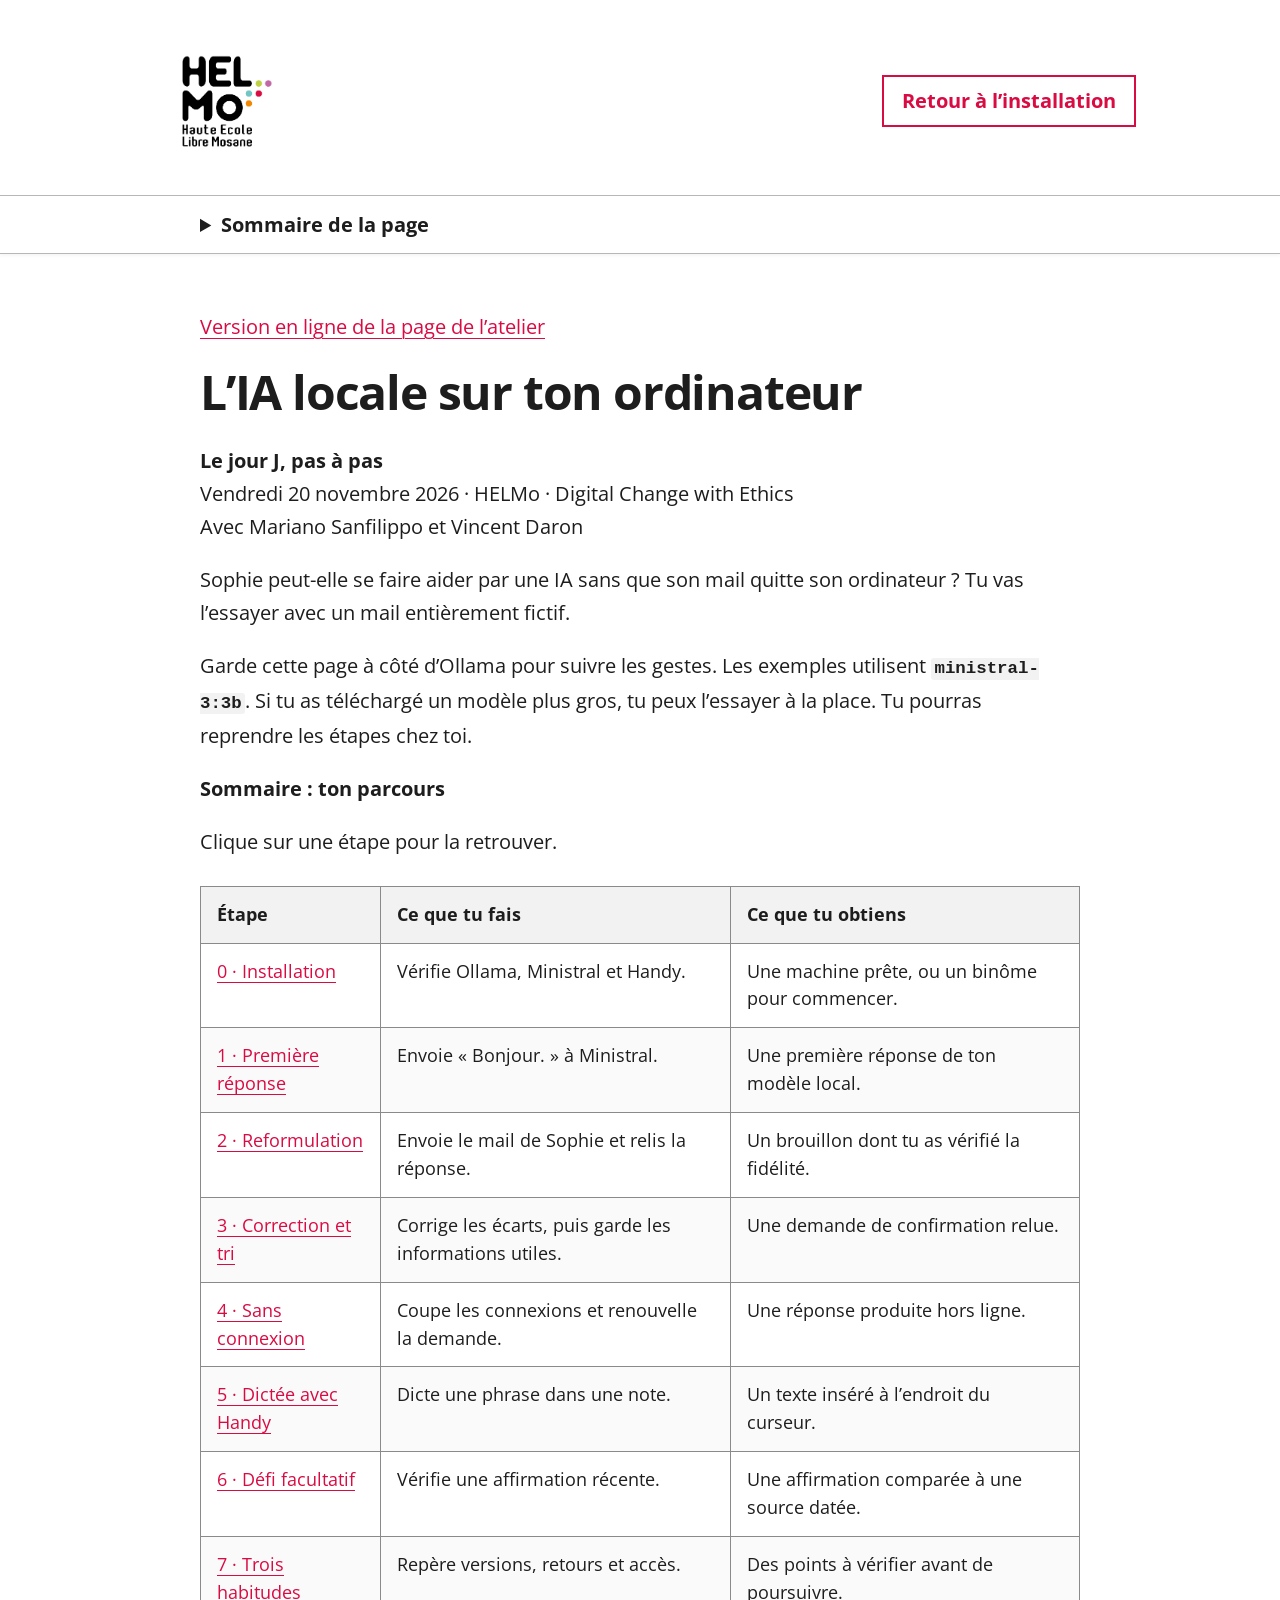
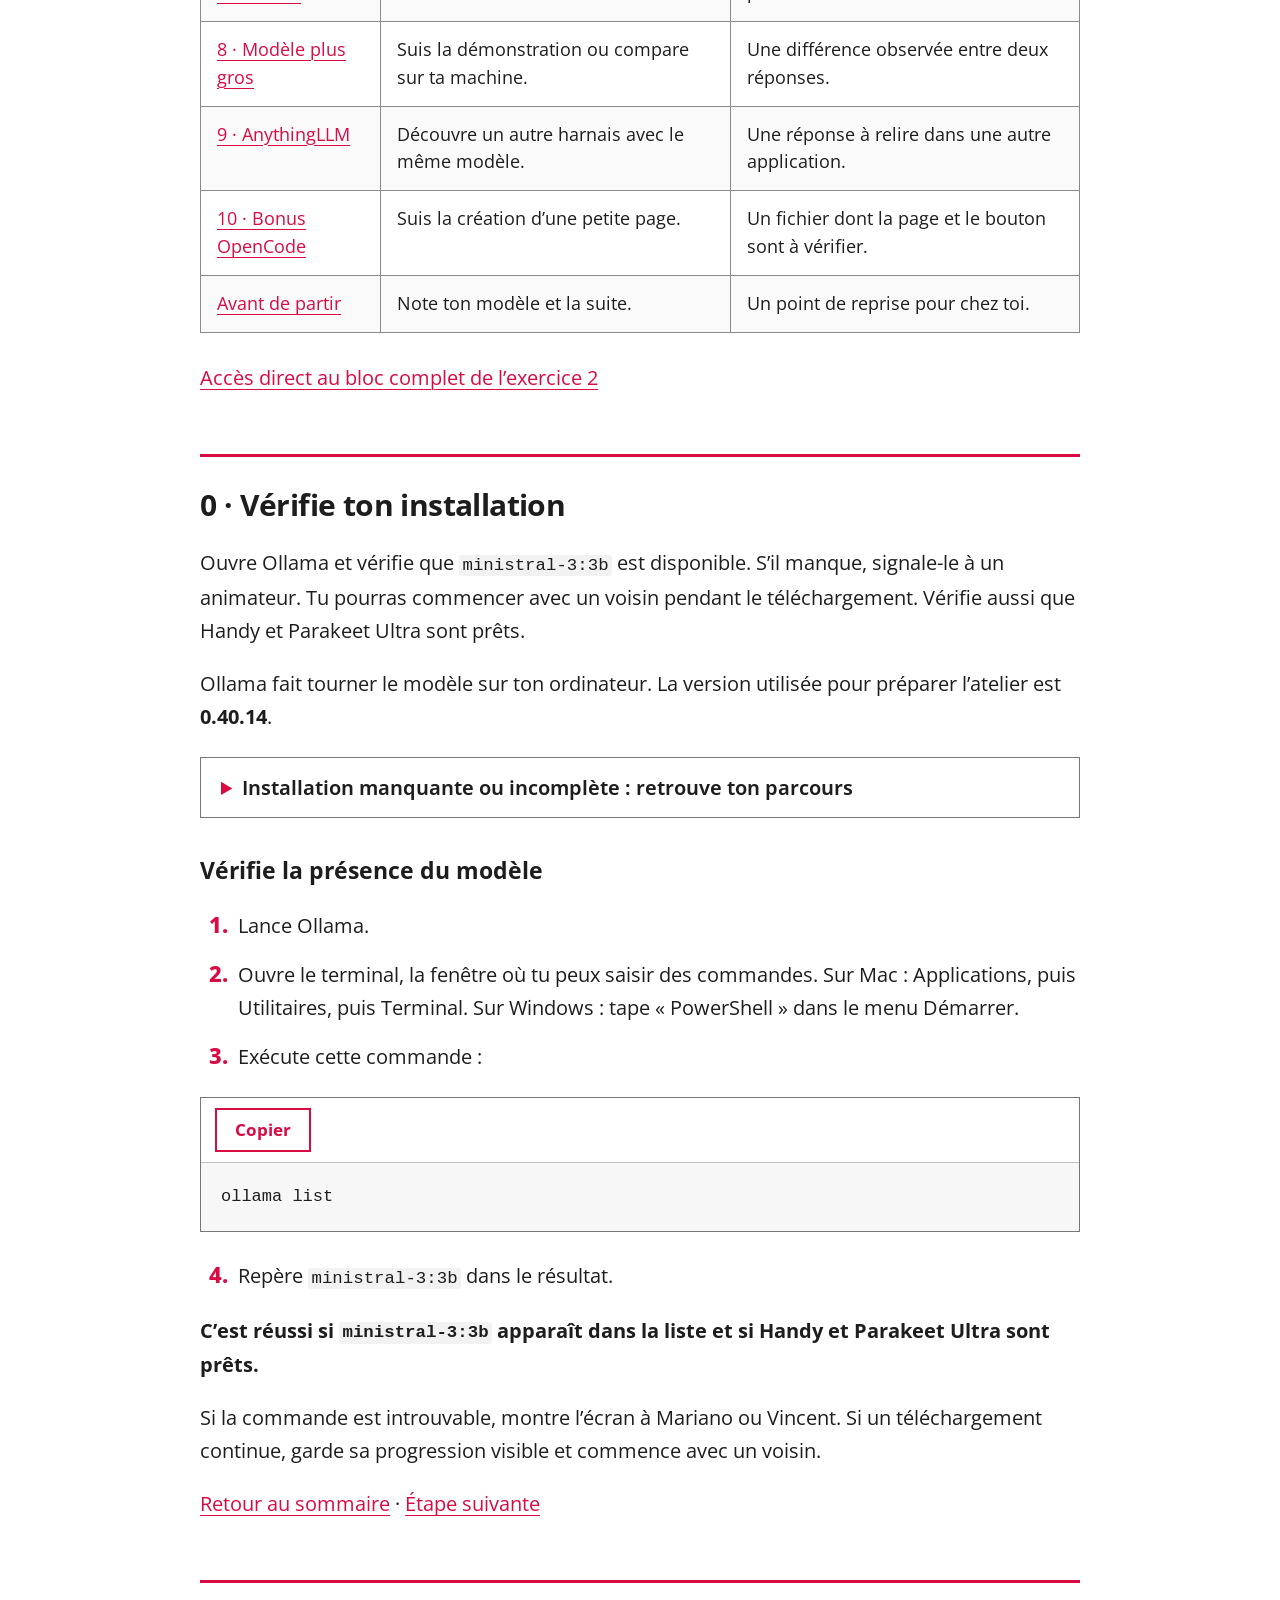
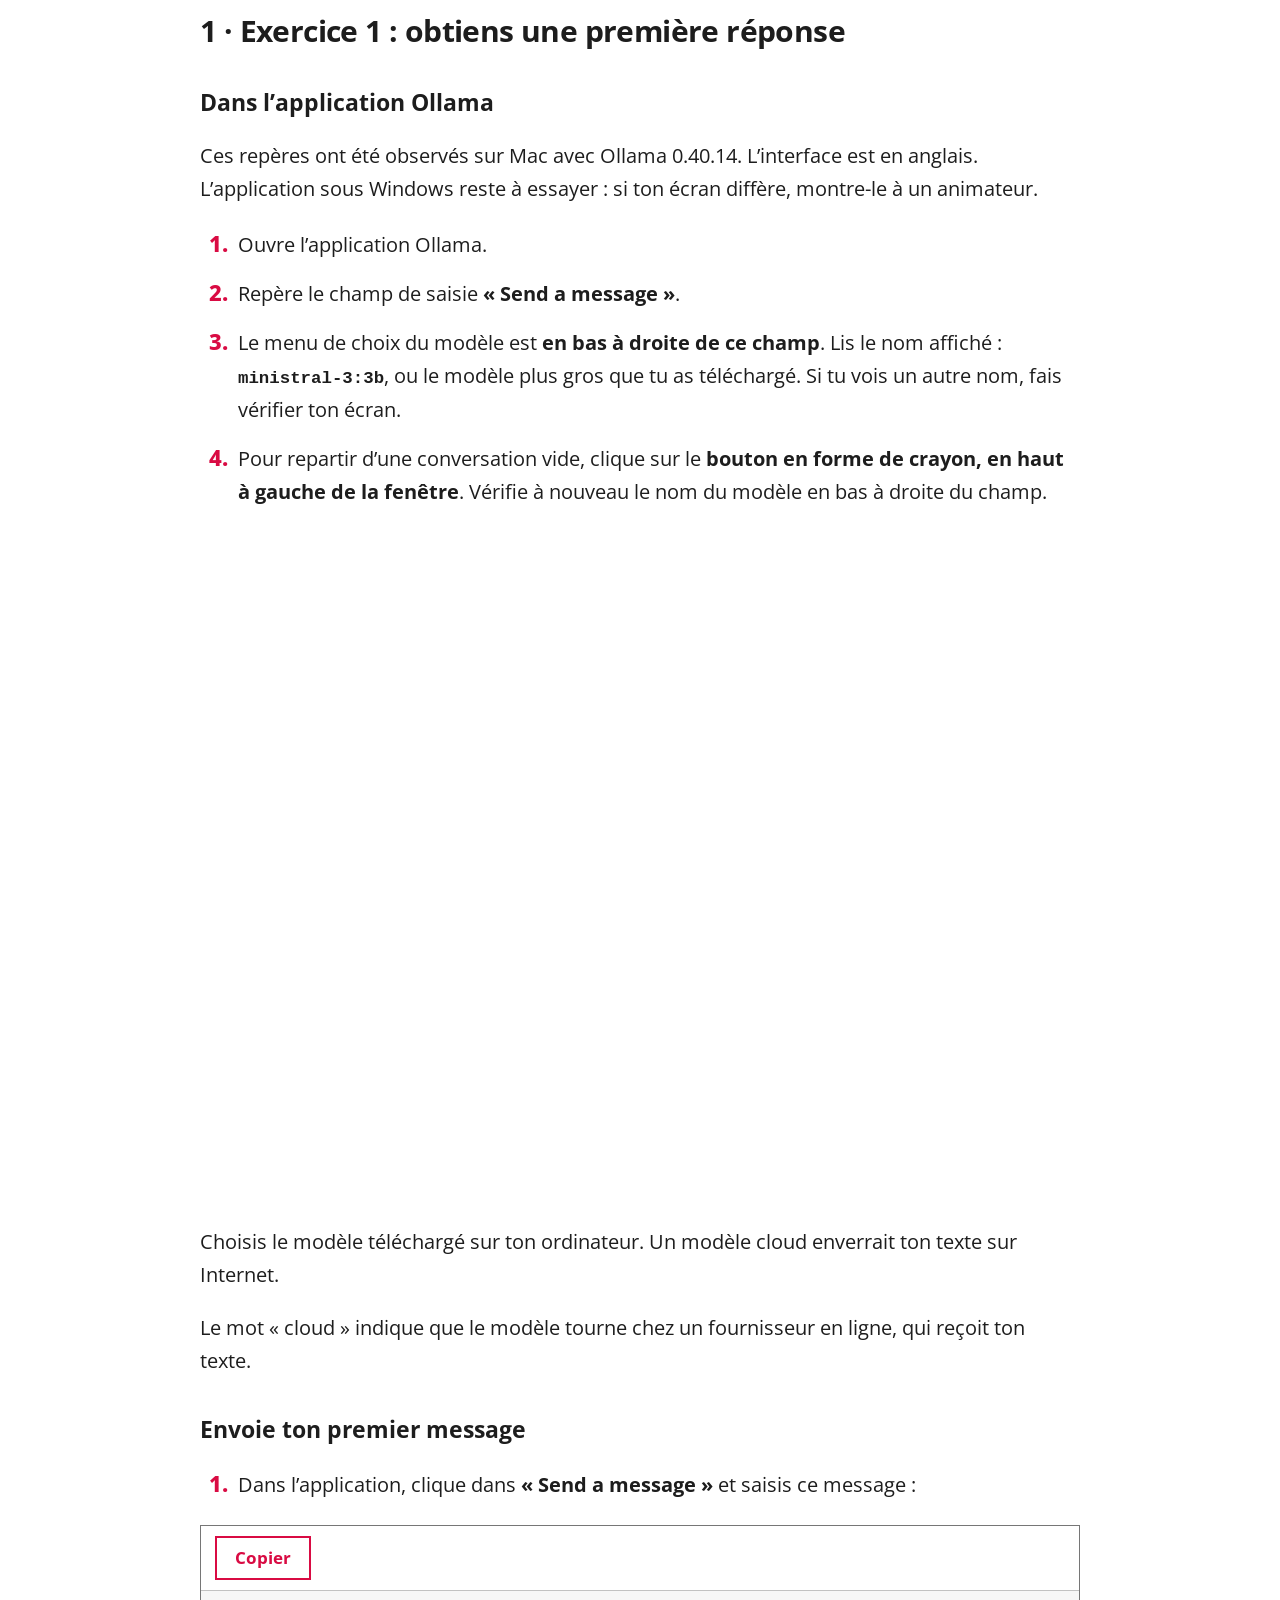
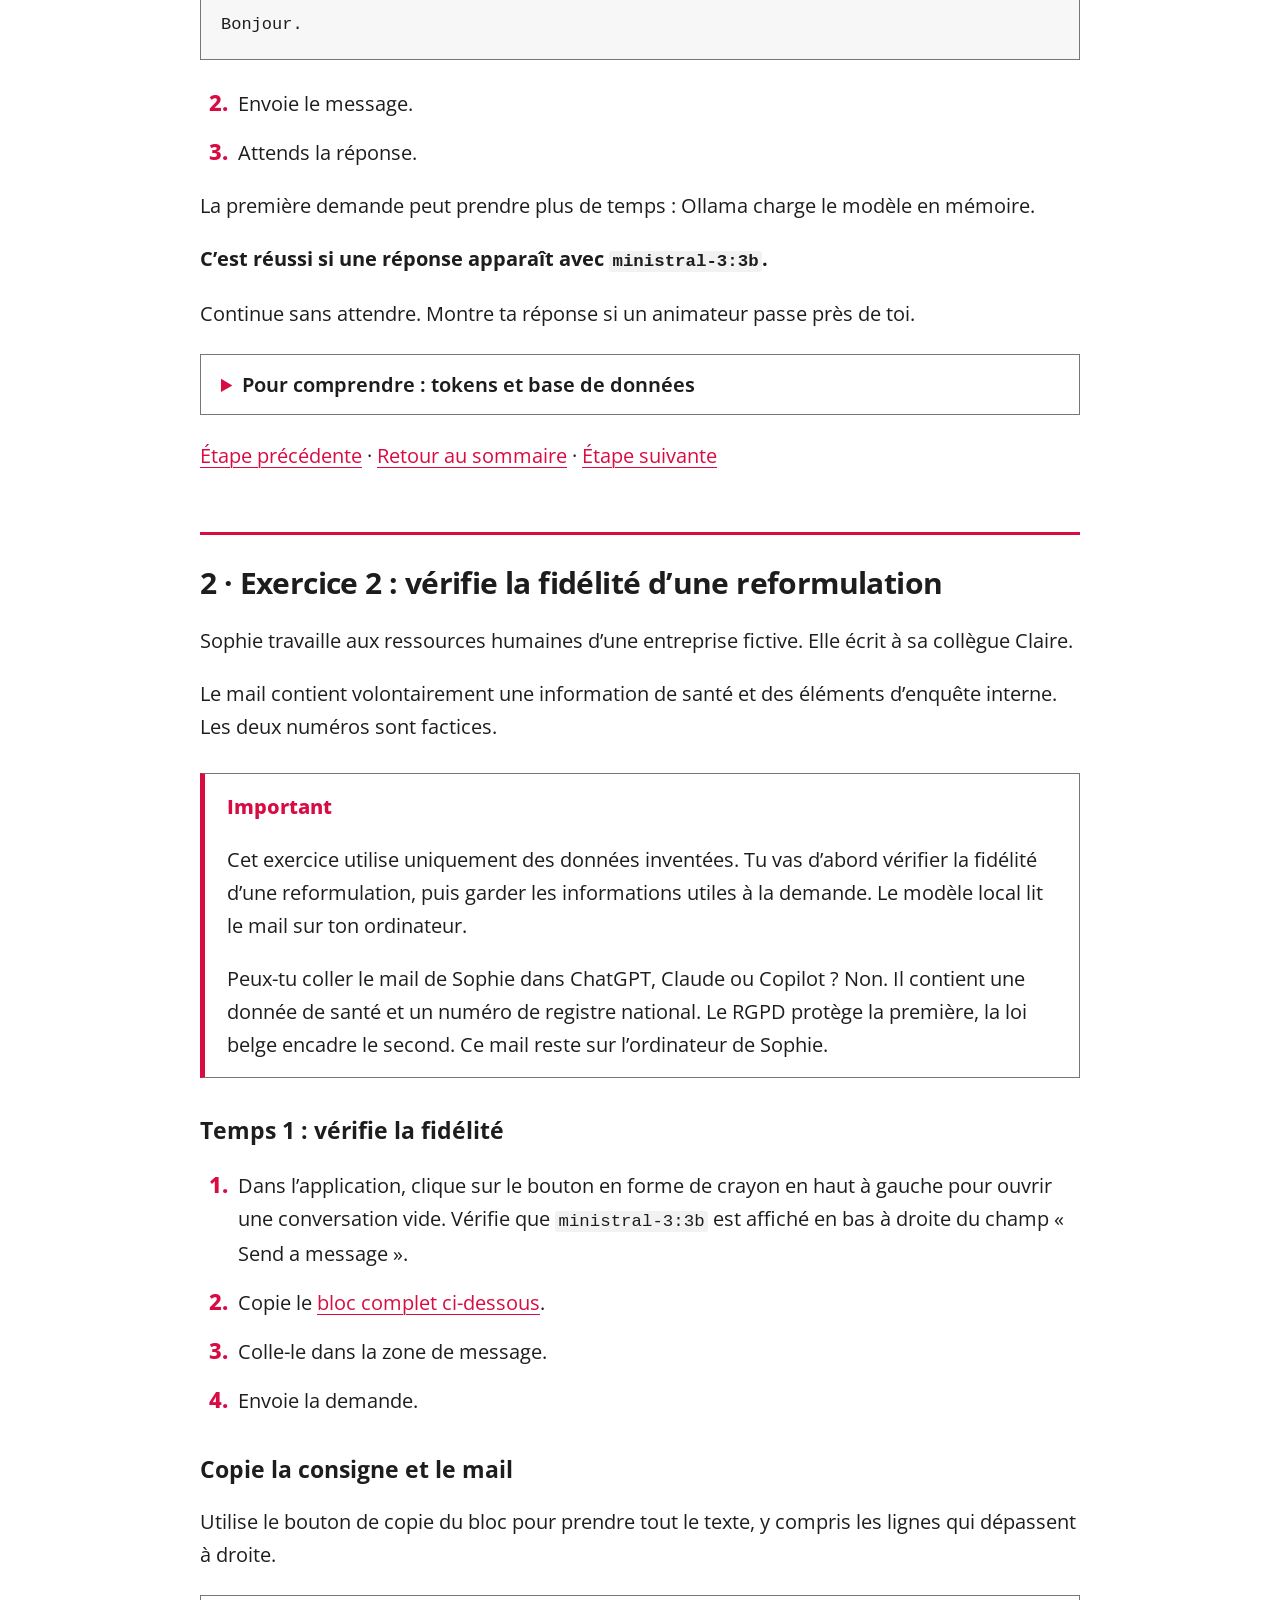
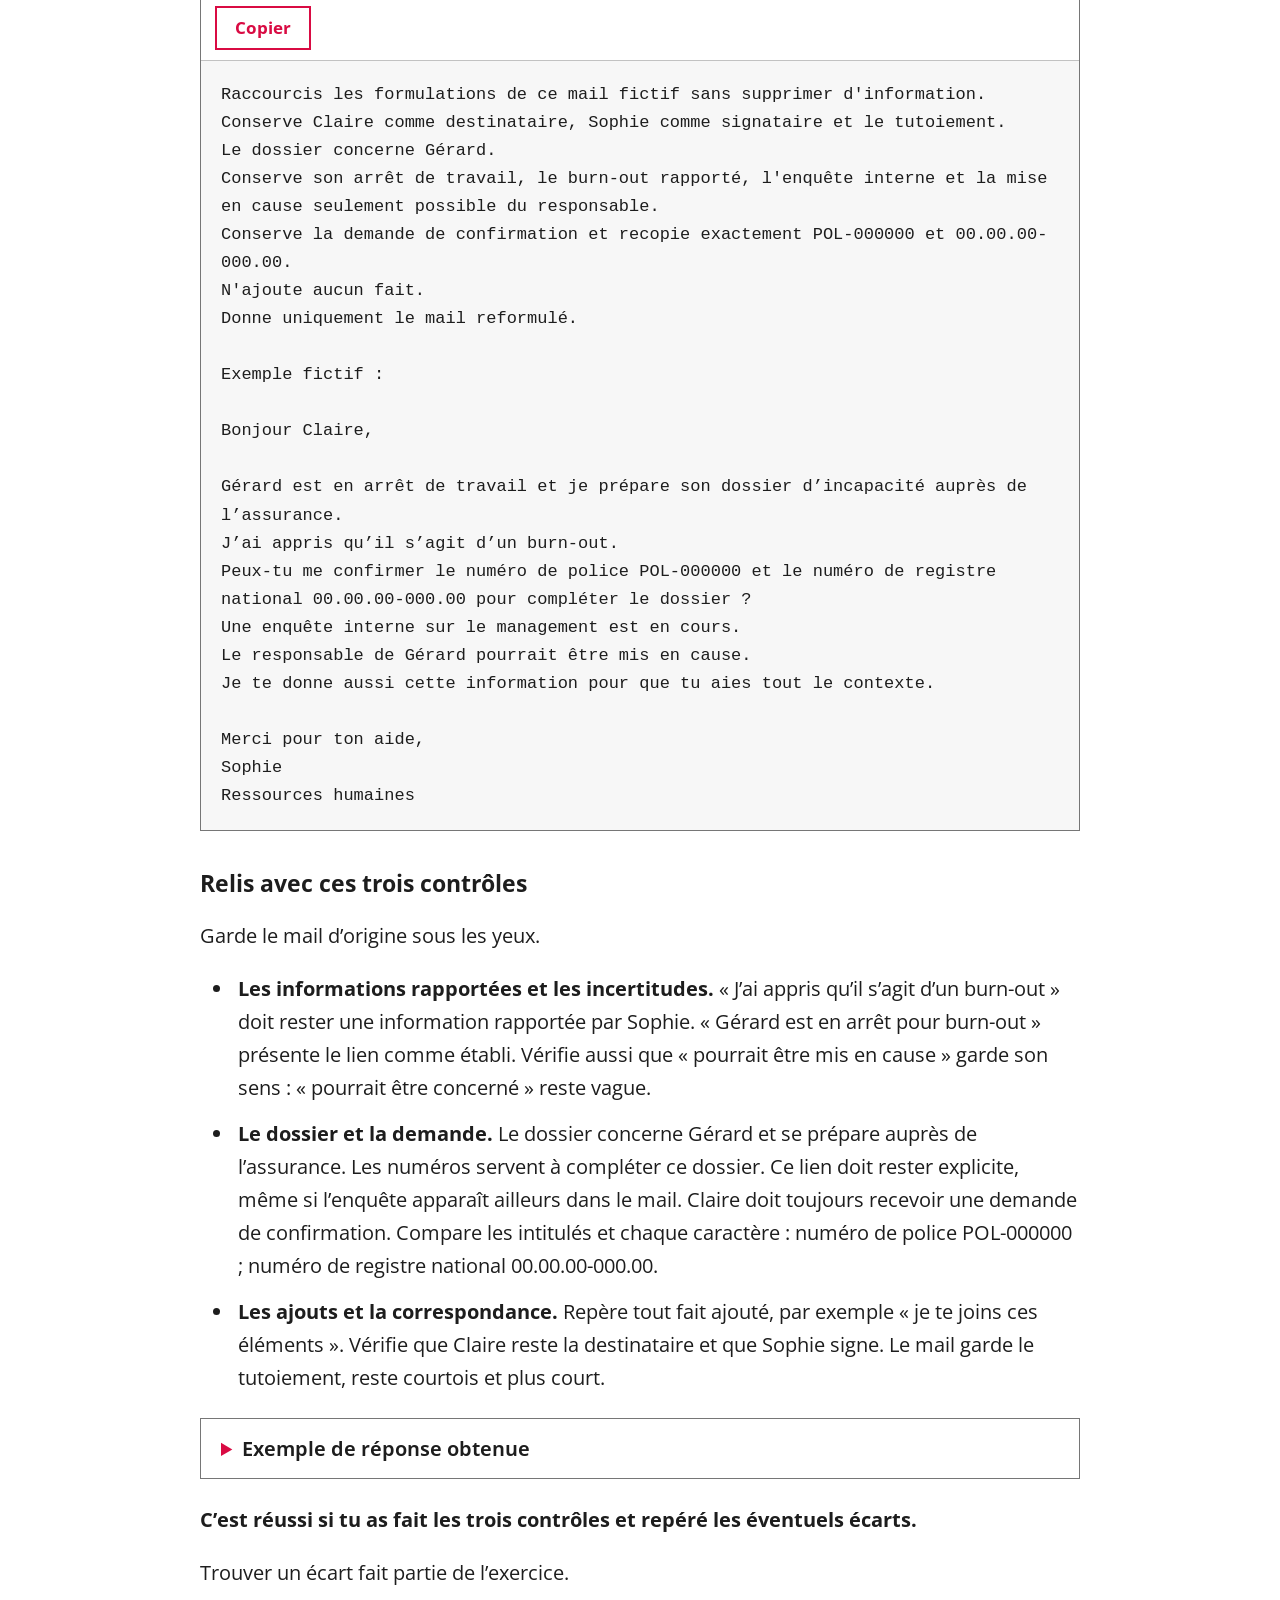
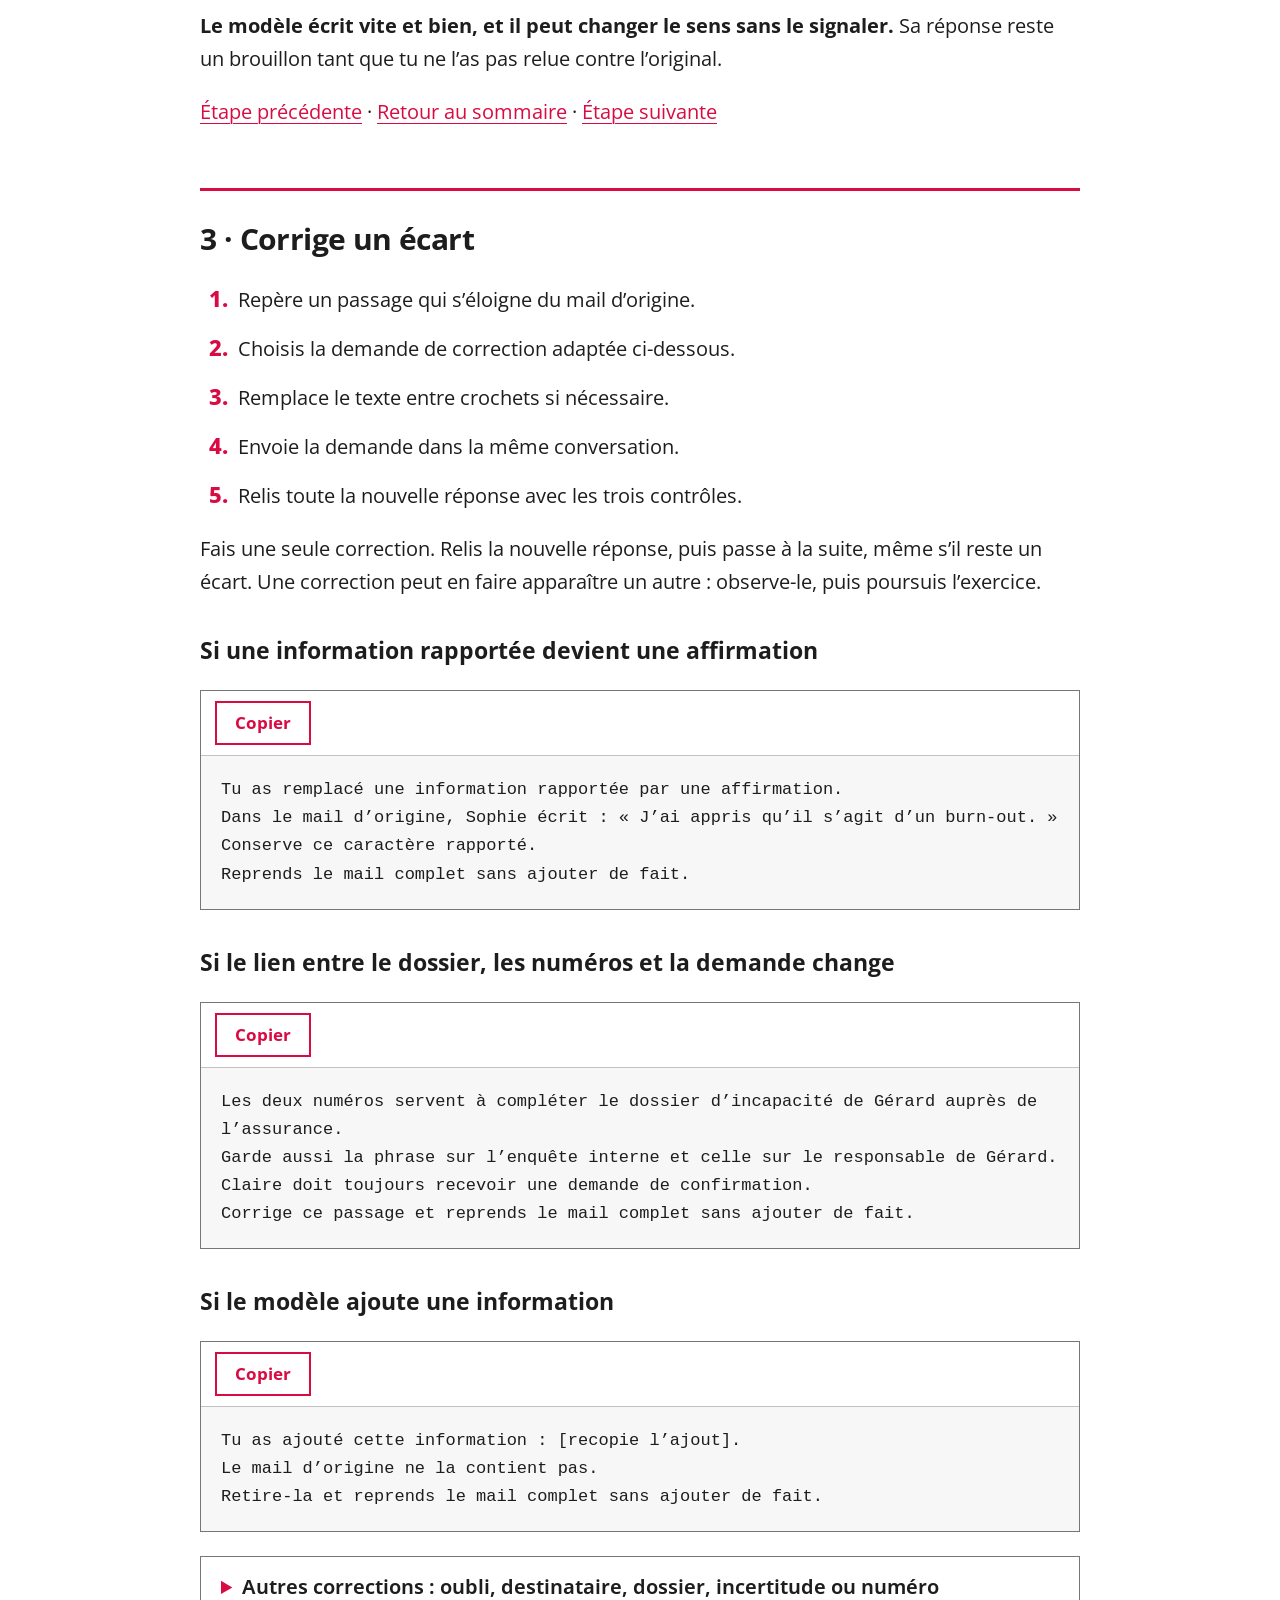
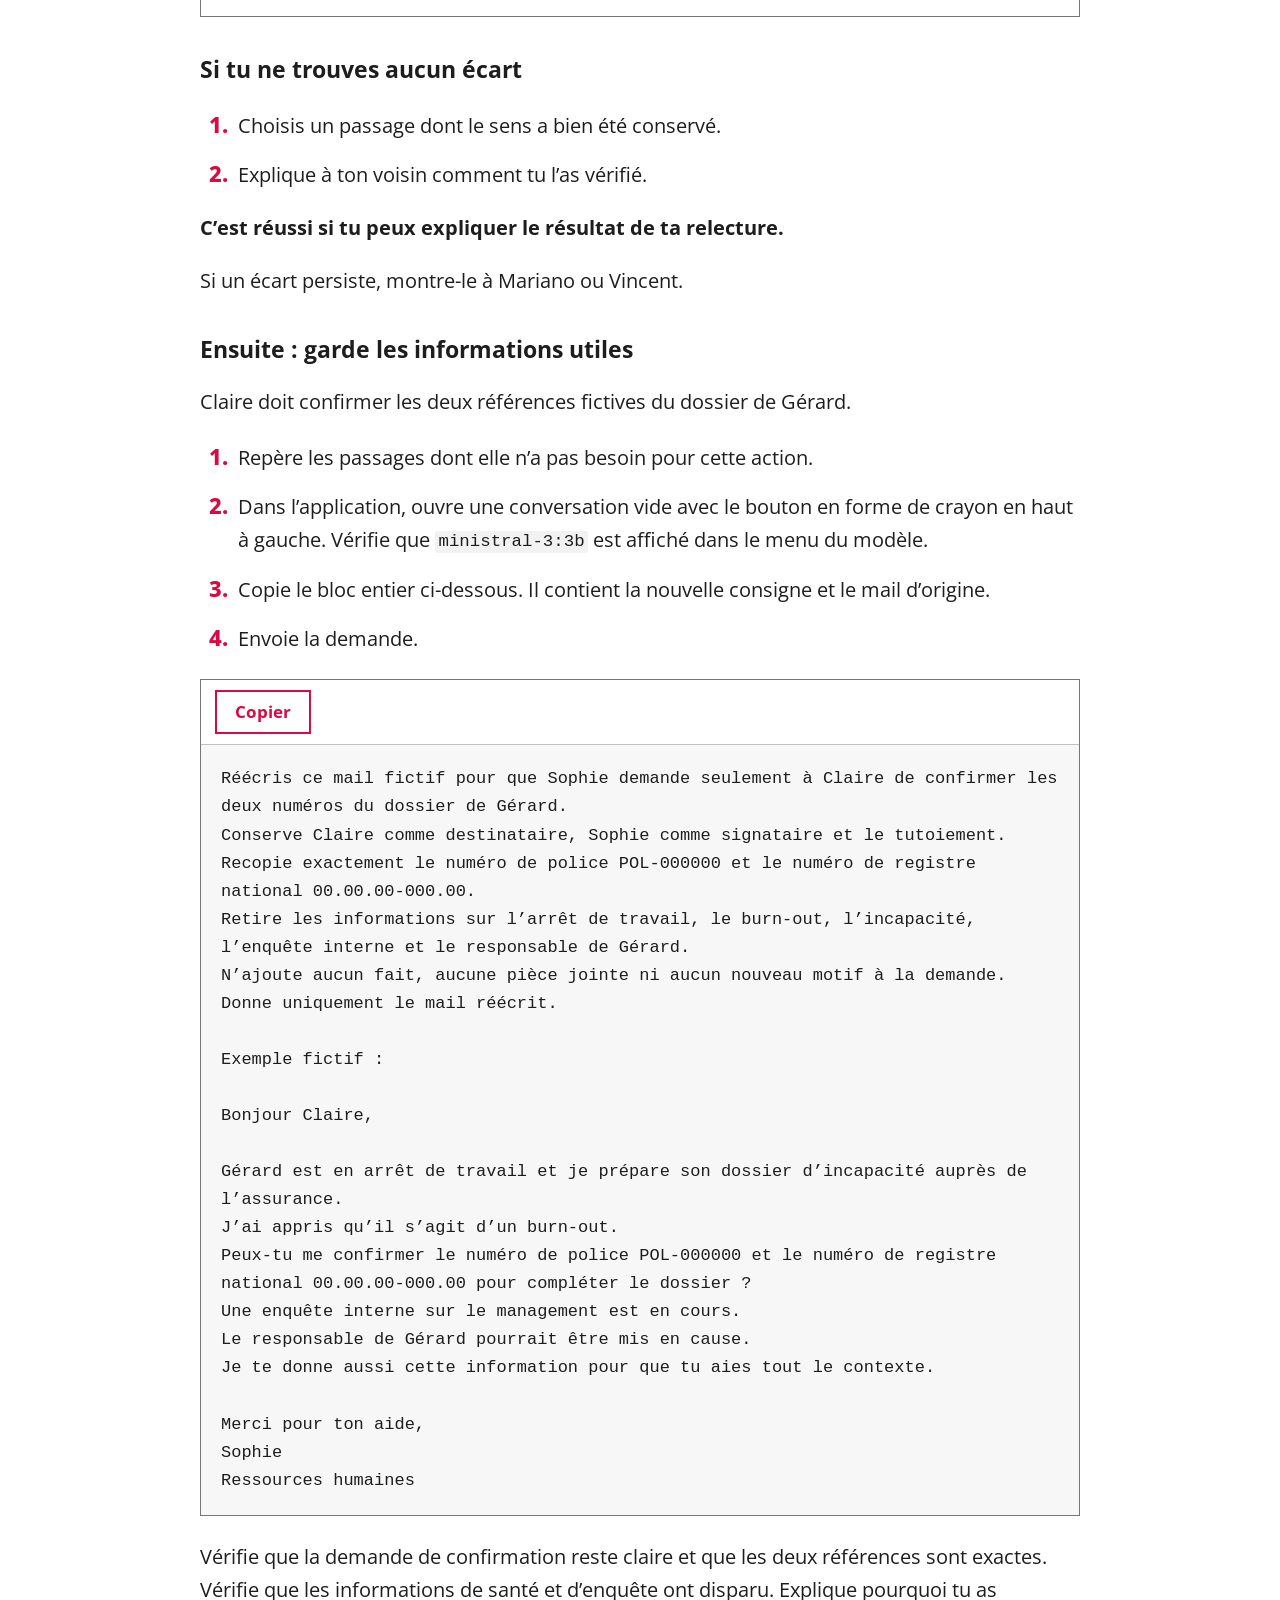
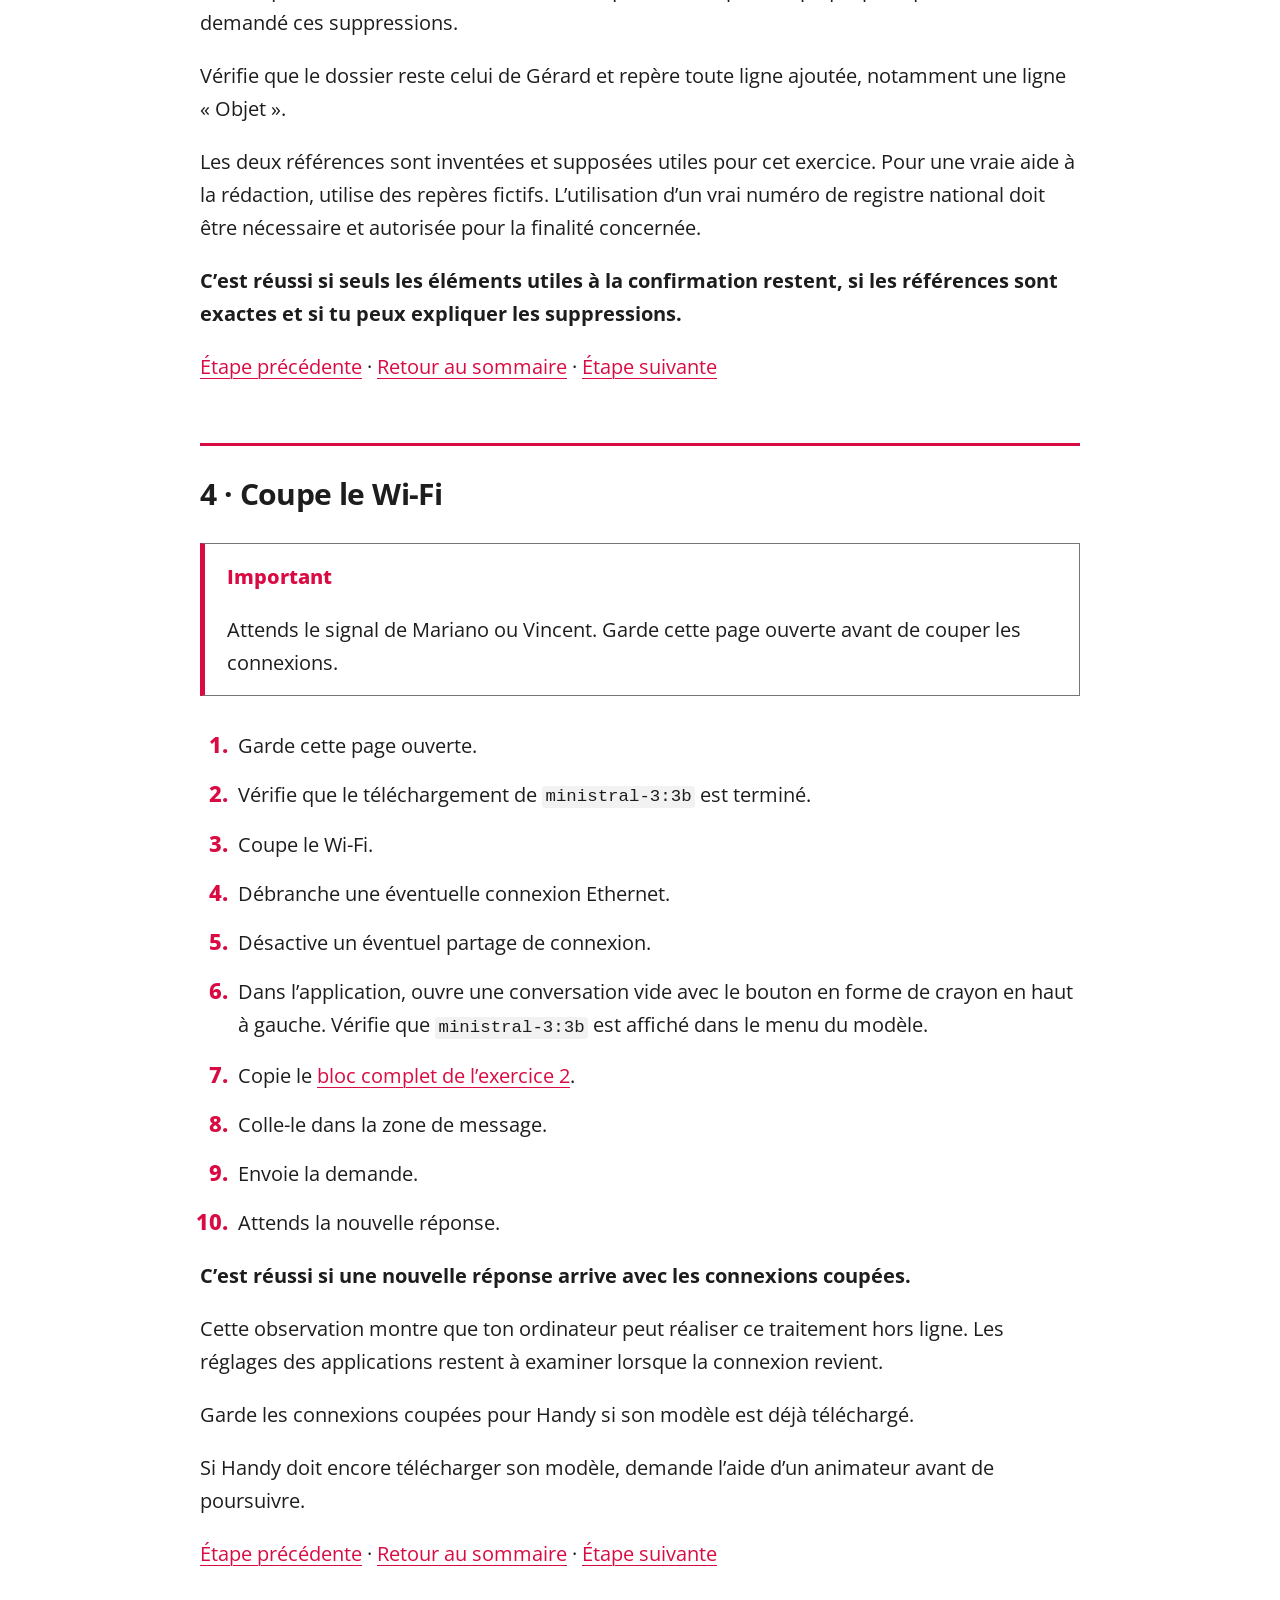
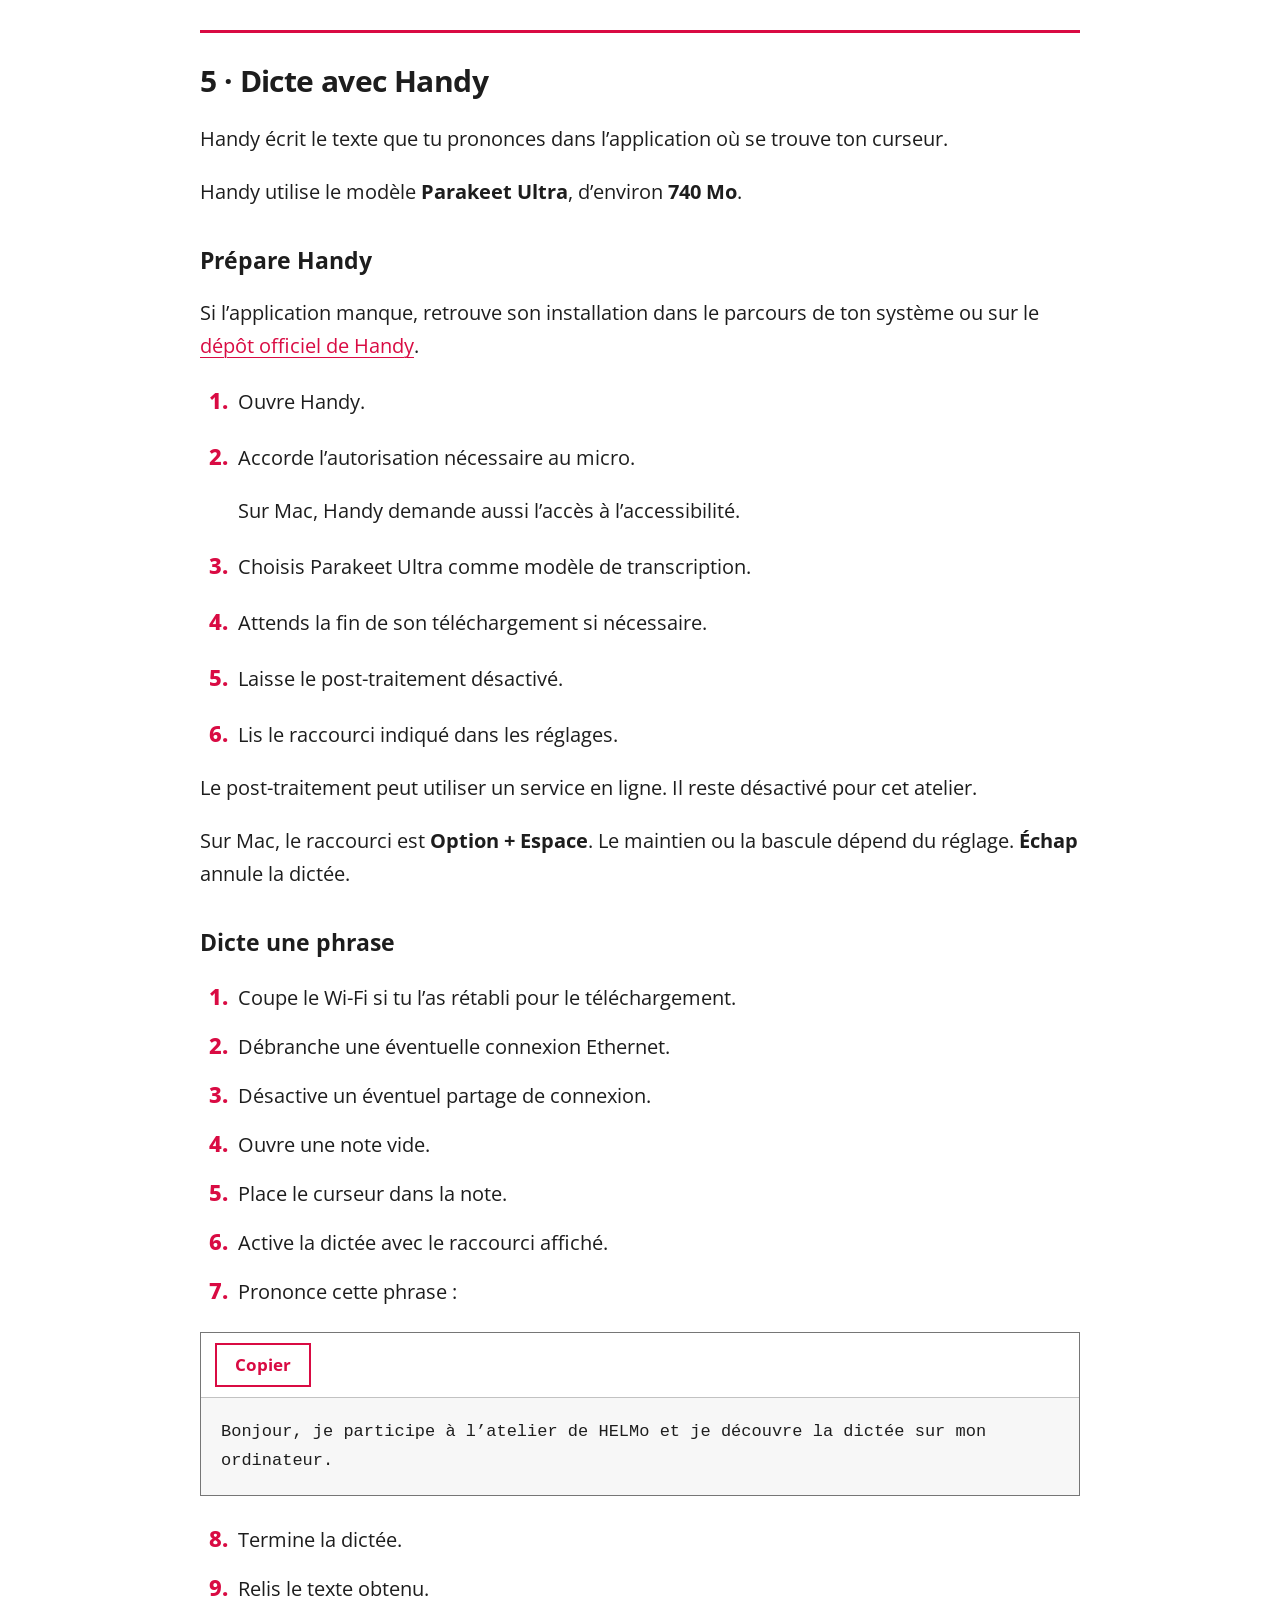
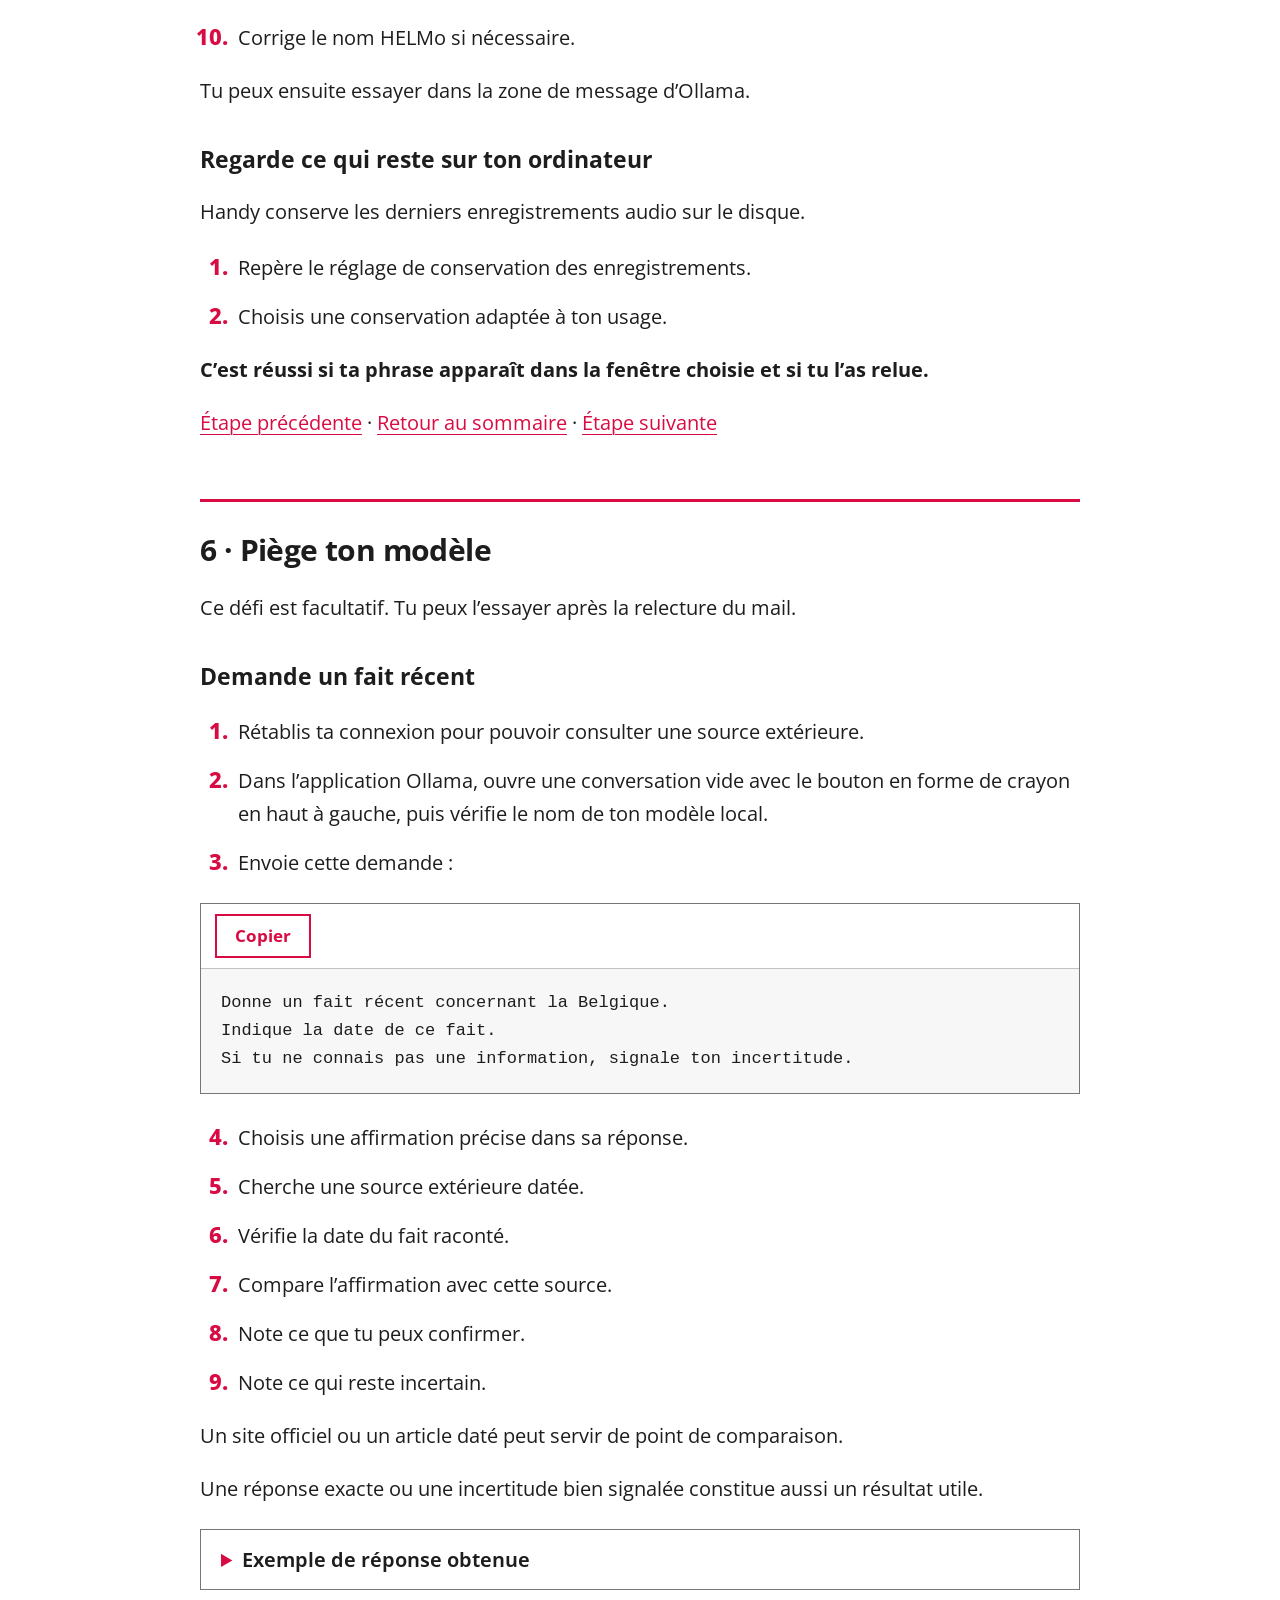
==== commit 27ac0a69: "Page de l'atelier : mentions d'essais retirees, exemple d'hallucination ajoute a l'etape 6 Co-Author" ====
--- a/docs/jour-j/index.html
+++ b/docs/jour-j/index.html
@@ -180,7 +180,7 @@
 </ol>
 <p><img src="../assets/ollama-app-nouvelle-conversation.png" alt="Conversation vide dans Ollama sur Mac : la flèche désigne le bouton en forme de crayon en haut à gauche ; le champ « Send a message » affiche ministral-3:3b en bas à droite." decoding="async"></p>
 <p>Choisis le modèle téléchargé sur ton ordinateur. Un modèle cloud enverrait ton texte sur Internet.</p>
-<p>Le mot « cloud » indique que le modèle tourne chez un fournisseur en ligne, qui reçoit ton texte. Le contenu du menu déplié n’a pas été observé pendant l’essai.</p>
+<p>Le mot « cloud » indique que le modèle tourne chez un fournisseur en ligne, qui reçoit ton texte.</p>
 <h3 id="envoie-ton-premier-message">Envoie ton premier message</h3>
 <ol>
 <li>Dans l’application, clique dans <strong>« Send a message »</strong> et saisis ce message :</li>
@@ -388,8 +388,7 @@
 <p><a id="etape-5"></a></p>
 <h2 id="5--dicte-avec-handy">5 · Dicte avec Handy</h2>
 <p>Handy écrit le texte que tu prononces dans l’application où se trouve ton curseur.</p>
-<p>La version <strong>0.10.0</strong> a été essayée en français, Wi-Fi coupé, sur le Mac du formateur.</p>
-<p>Le modèle <strong>Parakeet Ultra</strong>, d’environ <strong>740 Mo</strong>, a fonctionné pendant cet essai. Les parcours Windows et Linux restent non essayés.</p>
+<p>Handy utilise le modèle <strong>Parakeet Ultra</strong>, d’environ <strong>740 Mo</strong>.</p>
 <h3 id="prépare-handy">Prépare Handy</h3>
 <p>Si l’application manque, retrouve son installation dans le parcours de ton système ou sur le <a href="https://github.com/cjpais/Handy">dépôt officiel de Handy</a>.</p>
 <ol>
@@ -398,7 +397,7 @@
 </li>
 <li>
 <p>Accorde l’autorisation nécessaire au micro.</p>
-<p>Sur le Mac essayé, Handy demande aussi l’accès à l’accessibilité.</p>
+<p>Sur Mac, Handy demande aussi l’accès à l’accessibilité.</p>
 </li>
 <li>
 <p>Choisis Parakeet Ultra comme modèle de transcription.</p>
@@ -414,7 +413,7 @@
 </li>
 </ol>
 <p>Le post-traitement peut utiliser un service en ligne. Il reste désactivé pour cet atelier.</p>
-<p>Sur le Mac essayé, le raccourci est <strong>Option + Espace</strong>. Le maintien ou la bascule dépend du réglage. <strong>Échap</strong> annule la dictée.</p>
+<p>Sur Mac, le raccourci est <strong>Option + Espace</strong>. Le maintien ou la bascule dépend du réglage. <strong>Échap</strong> annule la dictée.</p>
 <h3 id="dicte-une-phrase">Dicte une phrase</h3>
 <ol>
 <li>Coupe le Wi-Fi si tu l’as rétabli pour le téléchargement.</li>
@@ -434,7 +433,7 @@
 </ol>
 <p>Tu peux ensuite essayer dans la zone de message d’Ollama.</p>
 <h3 id="regarde-ce-qui-reste-sur-ton-ordinateur">Regarde ce qui reste sur ton ordinateur</h3>
-<p>Handy conserve les derniers enregistrements audio sur le disque dans la configuration essayée.</p>
+<p>Handy conserve les derniers enregistrements audio sur le disque.</p>
 <ol>
 <li>Repère le réglage de conservation des enregistrements.</li>
 <li>Choisis une conservation adaptée à ton usage.</li>
@@ -464,6 +463,11 @@
 </ol>
 <p>Un site officiel ou un article daté peut servir de point de comparaison.</p>
 <p>Une réponse exacte ou une incertitude bien signalée constitue aussi un résultat utile.</p>
+<details>
+<summary>Exemple de réponse obtenue</summary>
+<p>Voici une réponse obtenue avec <code>ministral-3:3b</code>. Elle donne une date, des noms et des partis, sans signaler le moindre doute. Wouter Beke est pourtant membre du CD&amp;V et Alexander De Croo de l’Open VLD. Le PS est un parti francophone.</p>
+<p><img src="../assets/ollama-app-fait-recent.png" alt="Réponse de ministral-3:3b dans Ollama sur Mac : elle annonce que Wouter Beke (PS) a été investi Premier ministre flamand le 12 novembre 2026, à la suite d’Alexander De Croo (PS)." decoding="async"></p>
+</details>
 <h3 id="deux-autres-pistes">Deux autres pistes</h3>
 <ul>
 <li>Vérifie un nom, un chiffre ou une source citée par le modèle.</li>
@@ -557,7 +561,6 @@
 <p>L’application Ollama, AnythingLLM et OpenCode sont des harnais.</p>
 <p>Avec AnythingLLM, tu changes d’application tout en conservant Ollama et <code>ministral-3:3b</code>.</p>
 <h3 id="prépare-la-connexion">Prépare la connexion</h3>
-<p>La version essayée pendant la préparation est <strong>AnythingLLM Desktop 1.19.0</strong>, sur le Mac du formateur.</p>
 <p>Si tu as gardé les connexions coupées après Handy, rétablis ta connexion pour ouvrir la page d’installation et télécharger l’application.</p>
 <ol>
 <li>Ouvre la <a href="https://docs.anythingllm.com/installation-desktop/overview">page officielle d’installation d’AnythingLLM Desktop</a>.</li>
@@ -596,8 +599,7 @@
 <h2 id="10--bonus--crée-un-fichier-avec-opencode">10 · Bonus : crée un fichier avec OpenCode</h2>
 <p>OpenCode peut écrire et modifier des fichiers à ta demande.</p>
 <p>Pour ce bonus, le modèle retenu est <strong><code>ornith-1.5:9b</code></strong>, à partir du palier de 24 Go prévu dans le dépôt.</p>
-<p>L’essai documenté a eu lieu sur un <strong>Mac de 48 Go</strong>, avec <strong>OpenCode 2.2.5</strong> et <strong>Ollama 0.40.14</strong>.</p>
-<p>Ornith a créé le fichier demandé. Dans le même essai, Ministral a fourni du code dans la conversation sans créer le fichier.</p>
+<p>Pendant la préparation, Ornith a créé le fichier demandé. Ministral a fourni du code dans la conversation sans créer le fichier.</p>
 <h3 id="en-salle">En salle</h3>
 <p>Suis la démonstration si ton installation OpenCode est encore à préparer.</p>
 <p>Le formateur utilise un dossier de démonstration isolé et déjà vérifié.</p>
@@ -623,7 +625,6 @@
 <p>La documentation officielle propose ce lancement :</p>
 <div class="code-block"><div class="code-tools"><button type="button" class="copy-button" aria-label="Copier le bloc 18" aria-describedby="code-18-status" data-copy="code-18">Copier</button><span id="code-18-status" role="status" aria-live="polite"></span></div><pre tabindex="0" aria-label="Bloc à copier 18"><code id="code-18">ollama launch opencode
 </code></pre></div>
-<p><strong>Cette procédure de lancement reste à répéter avec les versions retenues pour l’atelier.</strong> L’essai documenté utilisait une configuration isolée.</p>
 <p>La documentation demande aussi une fenêtre de contexte d’au moins <strong>64 000 tokens</strong>. C’est la quantité de texte disponible pour le travail en cours. Ce réglage augmente les besoins en mémoire.</p>
 <p>Fais vérifier ce réglage avant le bonus.</p>
 <p>Consulte la <a href="https://docs.ollama.com/integrations/opencode">documentation Ollama pour OpenCode</a>.</p>
@@ -656,7 +657,6 @@
 <li>Vérifie qu’un message apparaît.</li>
 </ol>
 <p><strong>C’est réussi si le fichier existe, si la page s’ouvre et si le bouton fonctionne.</strong></p>
-<p>Lors de l’essai documenté, le fichier a été créé et son contenu a été lu. <strong>L’ouverture dans le navigateur et le fonctionnement du bouton restent à vérifier.</strong></p>
 </details>
 <details>
 <summary>Et Claude Code ?</summary>
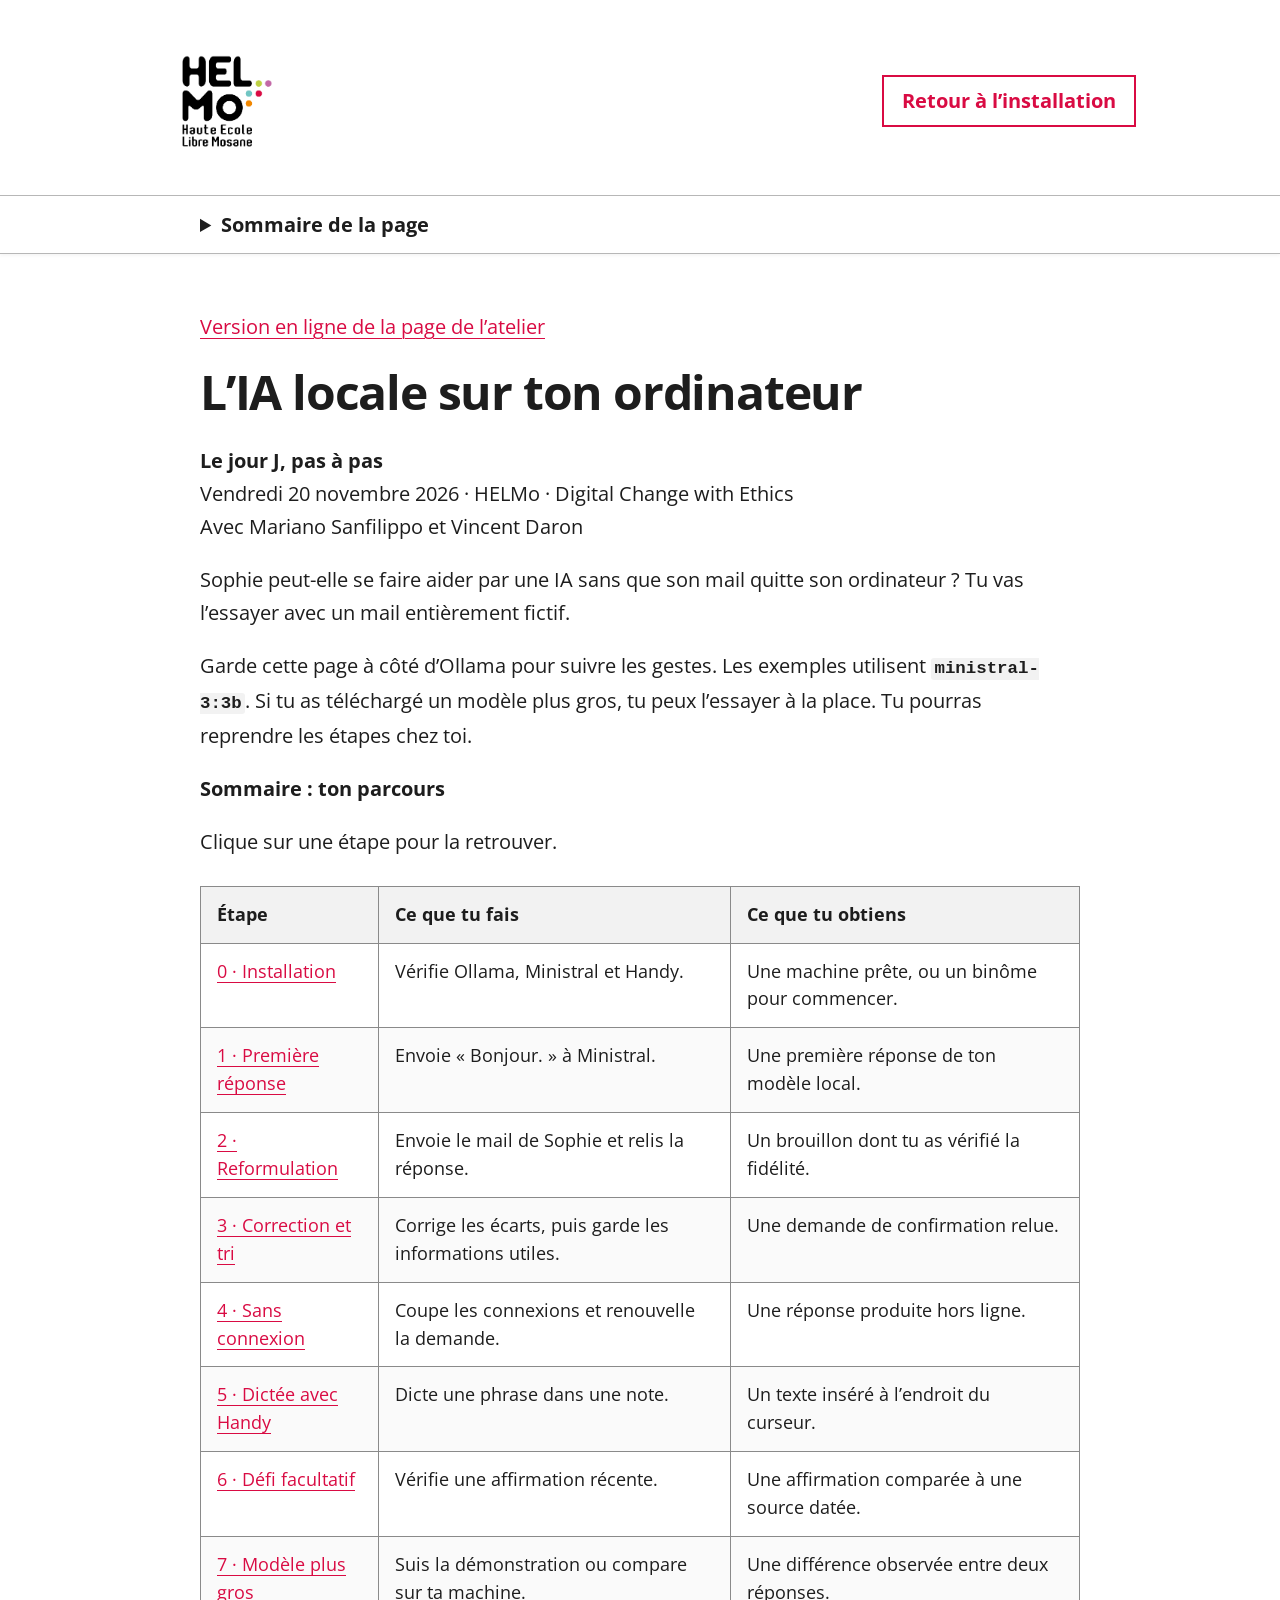
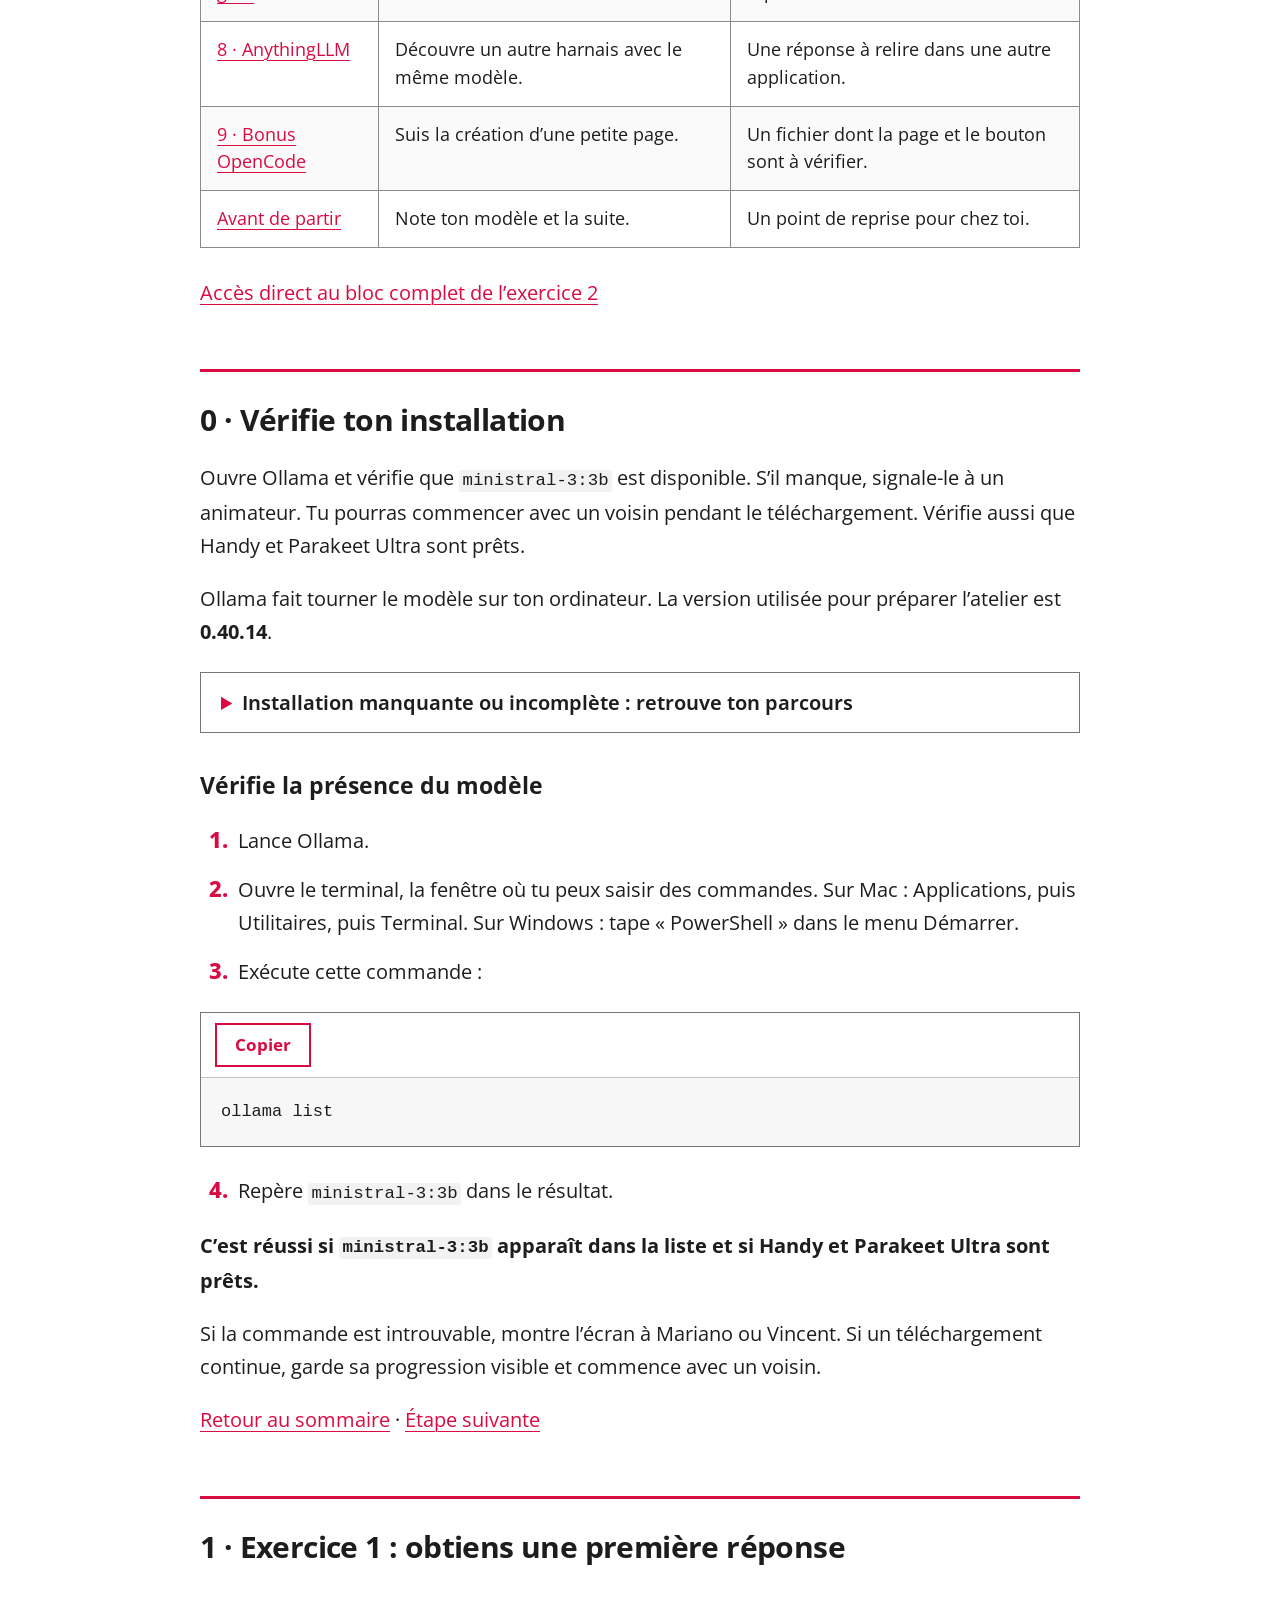
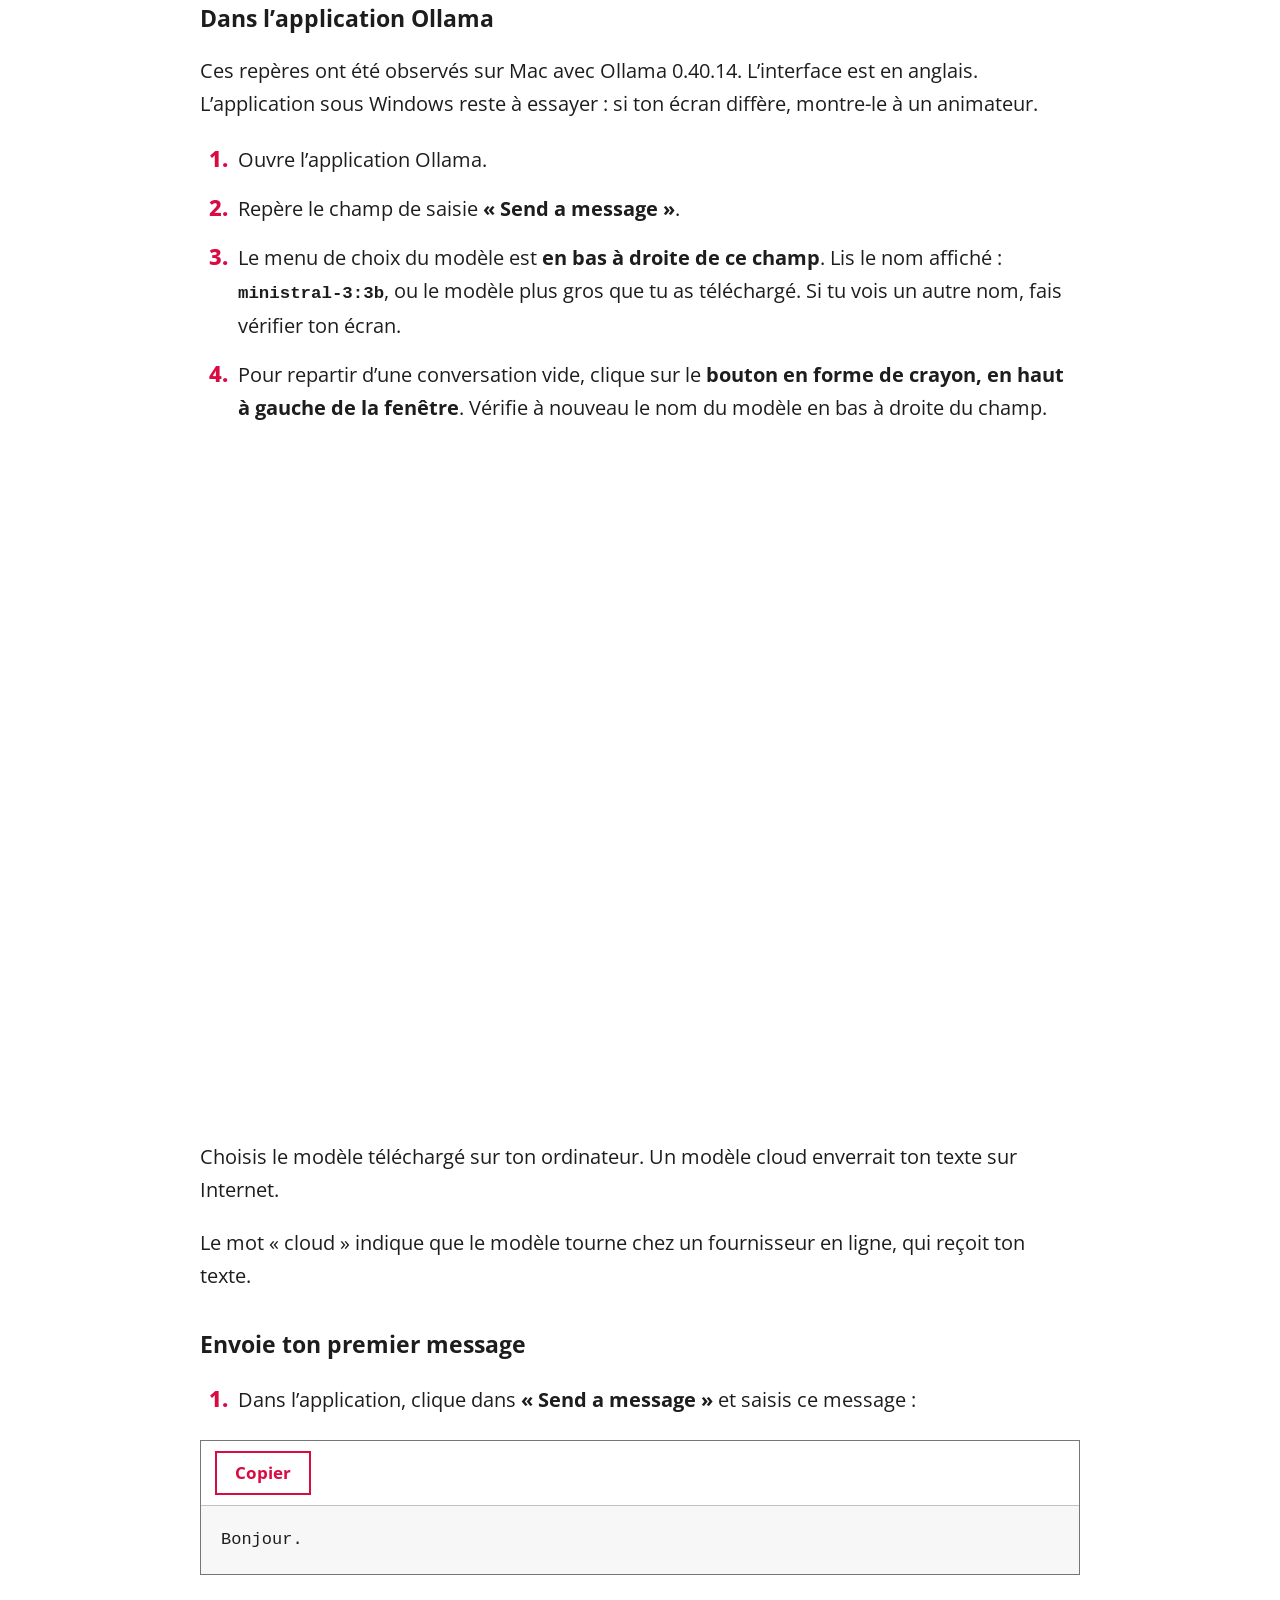
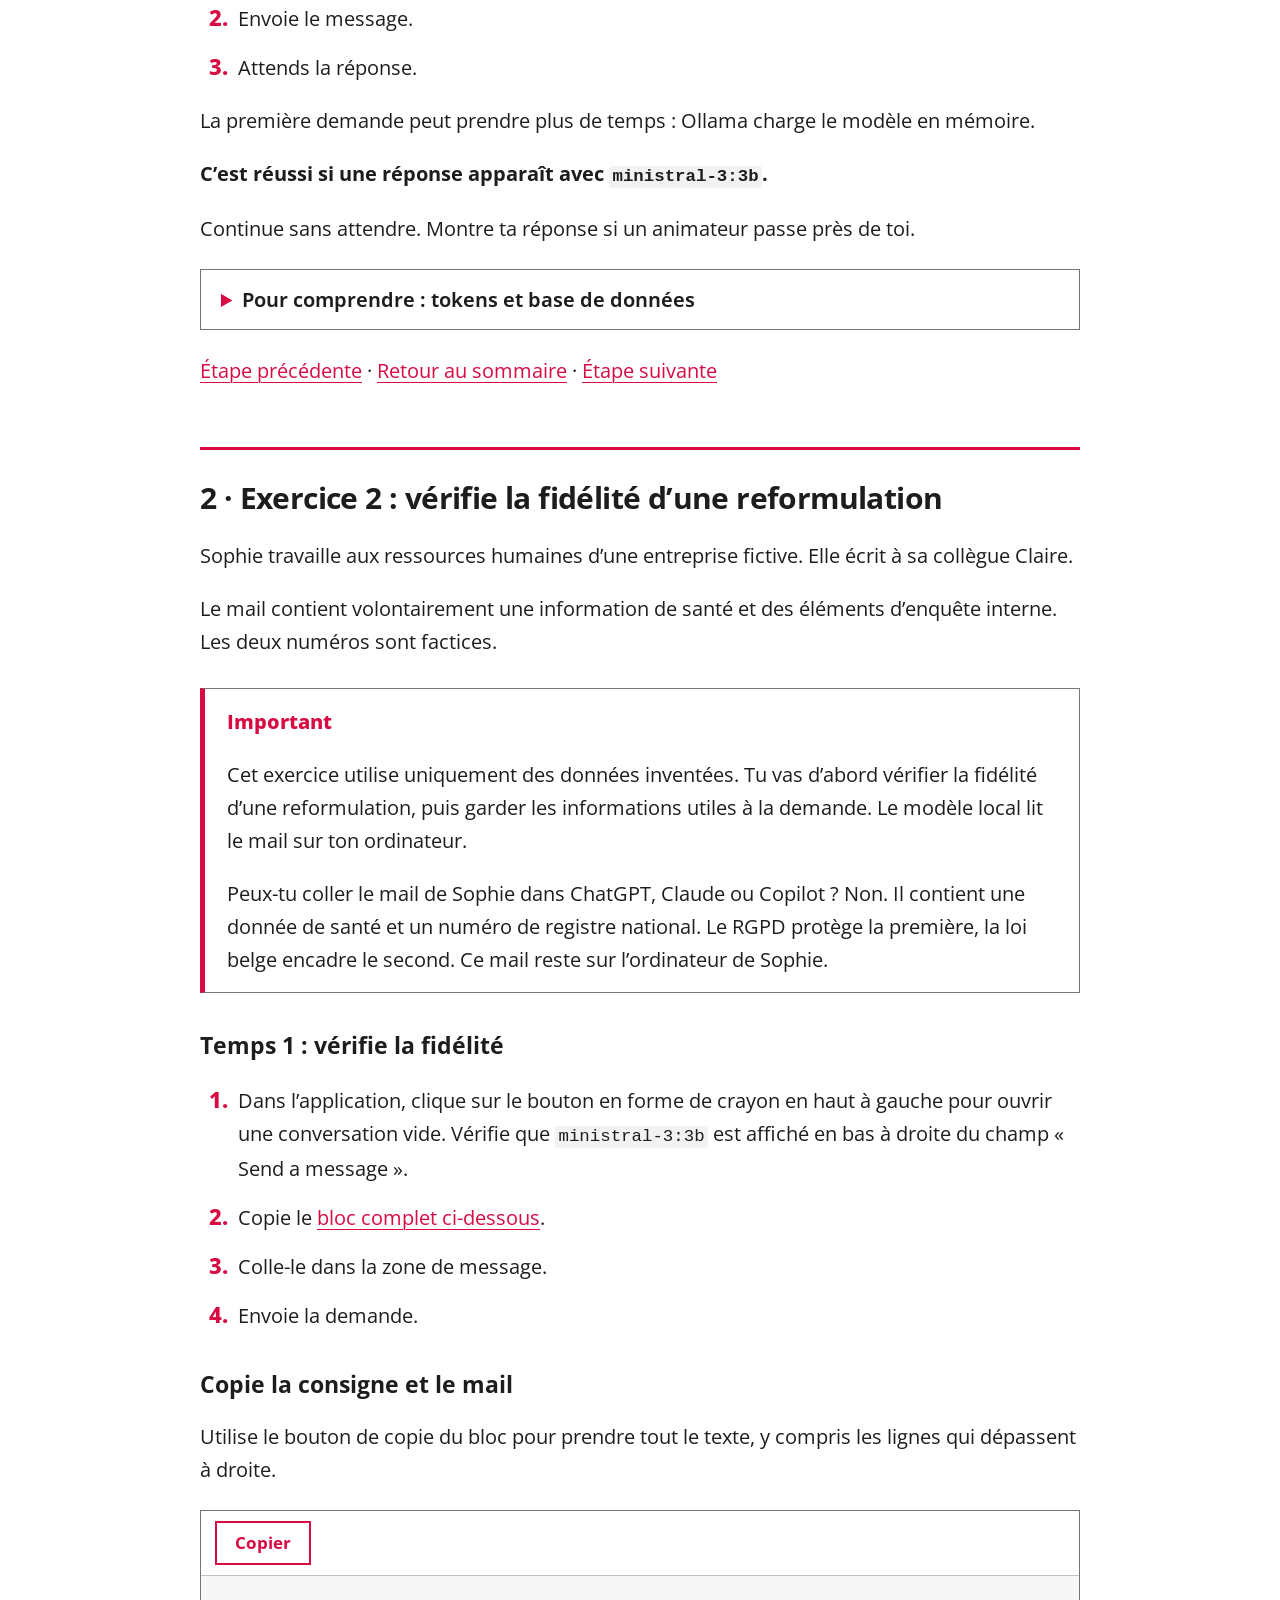
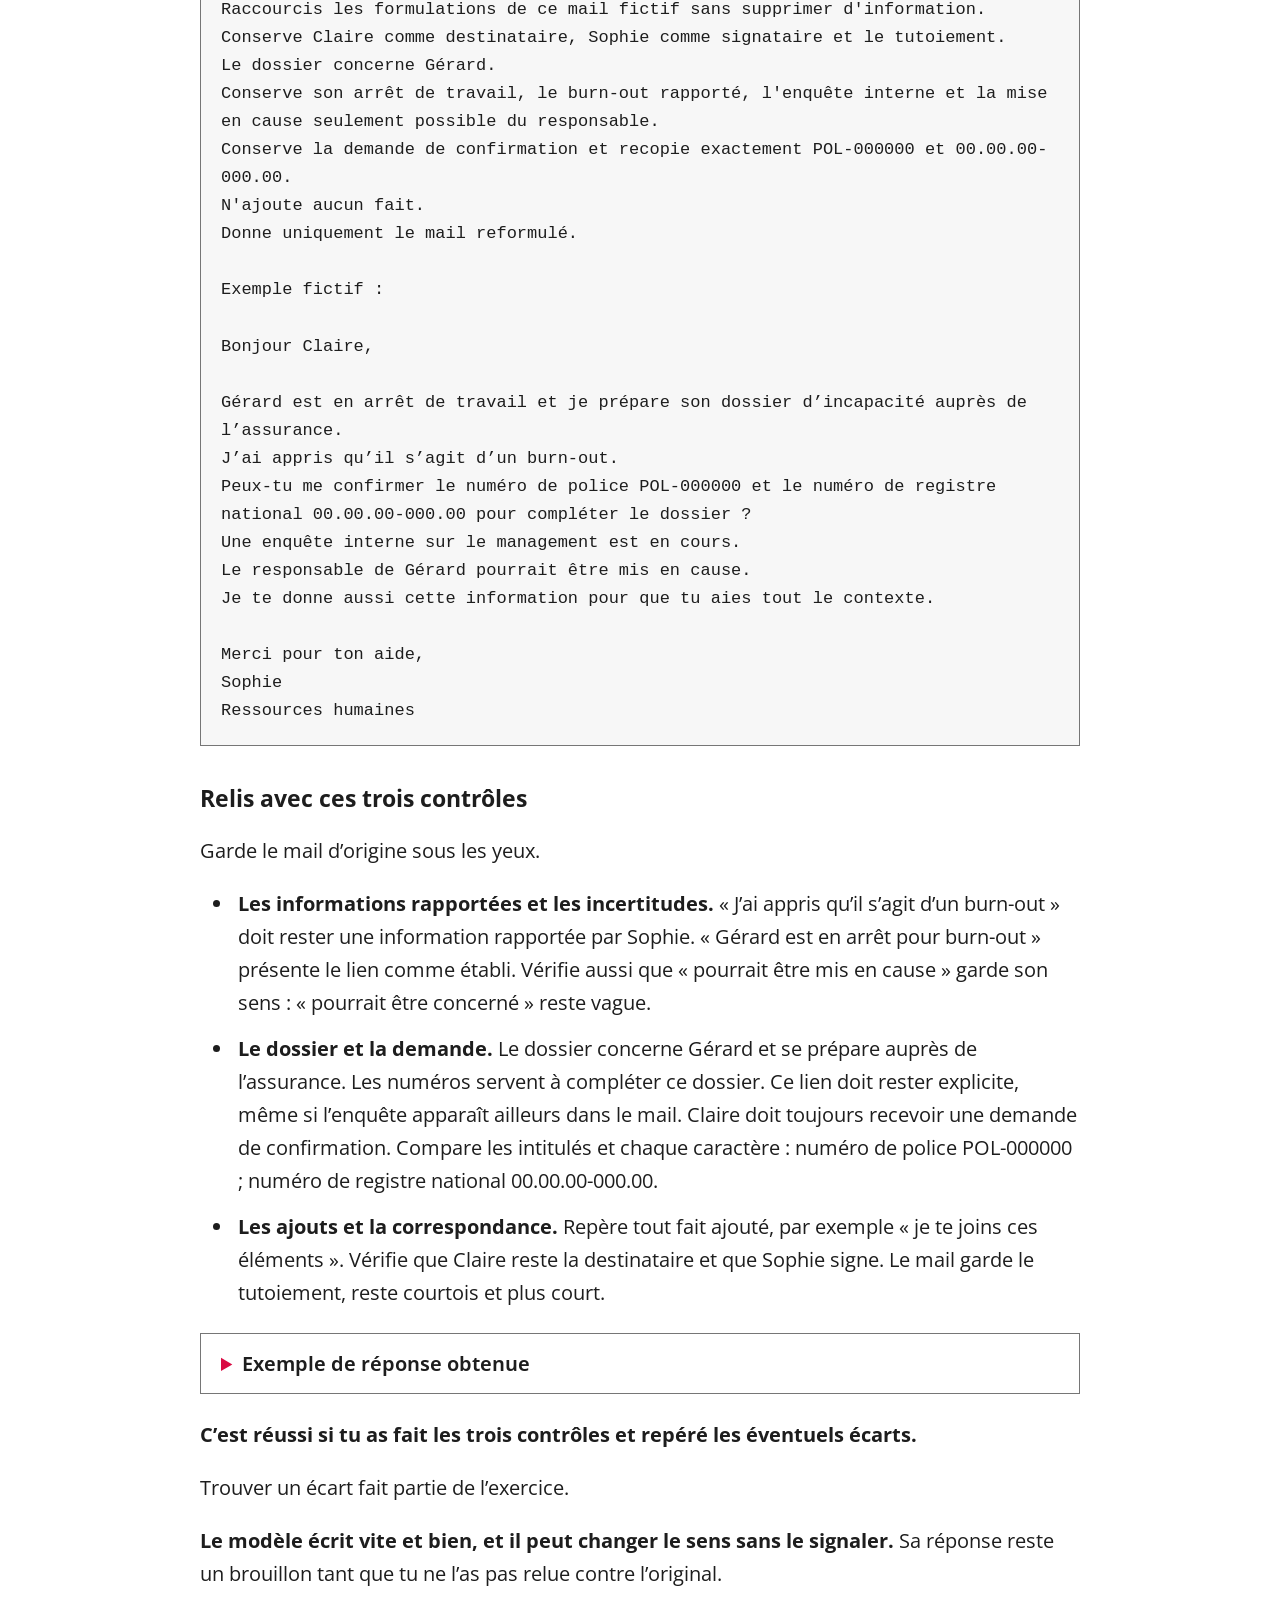
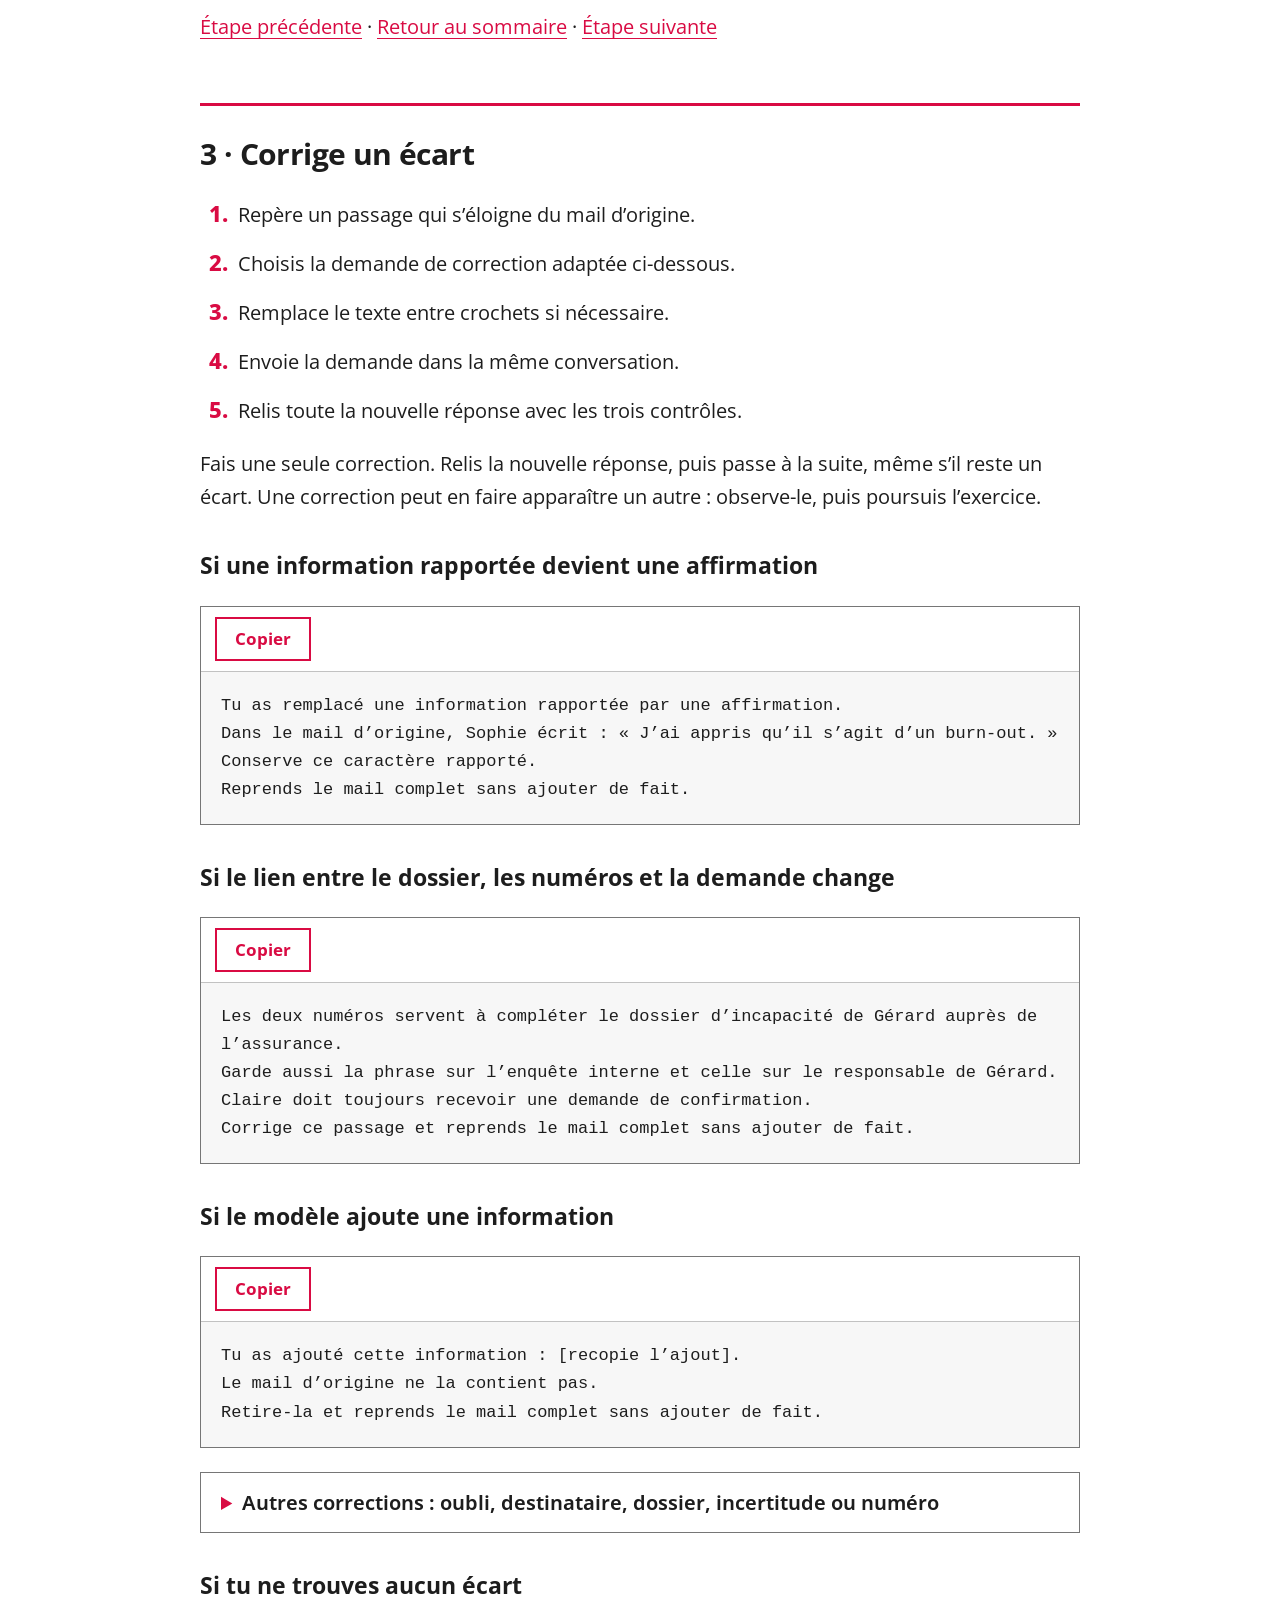
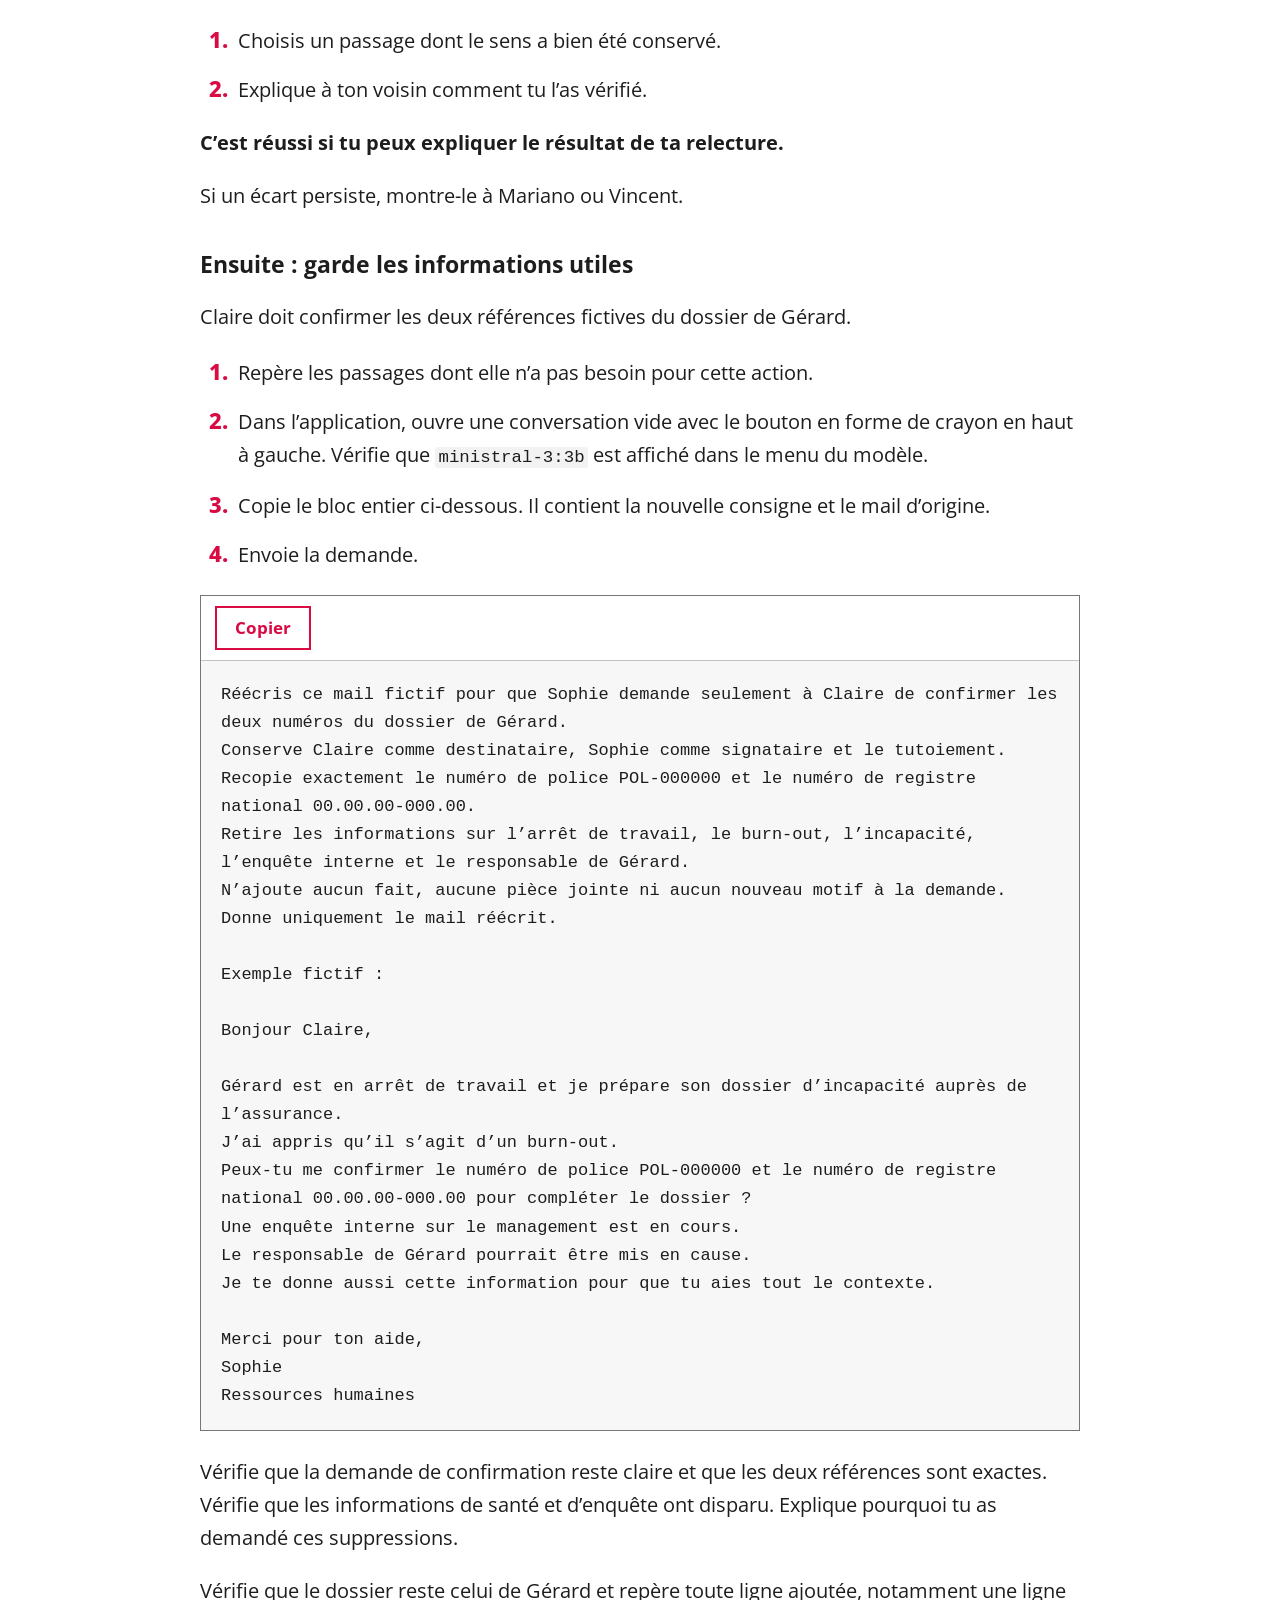
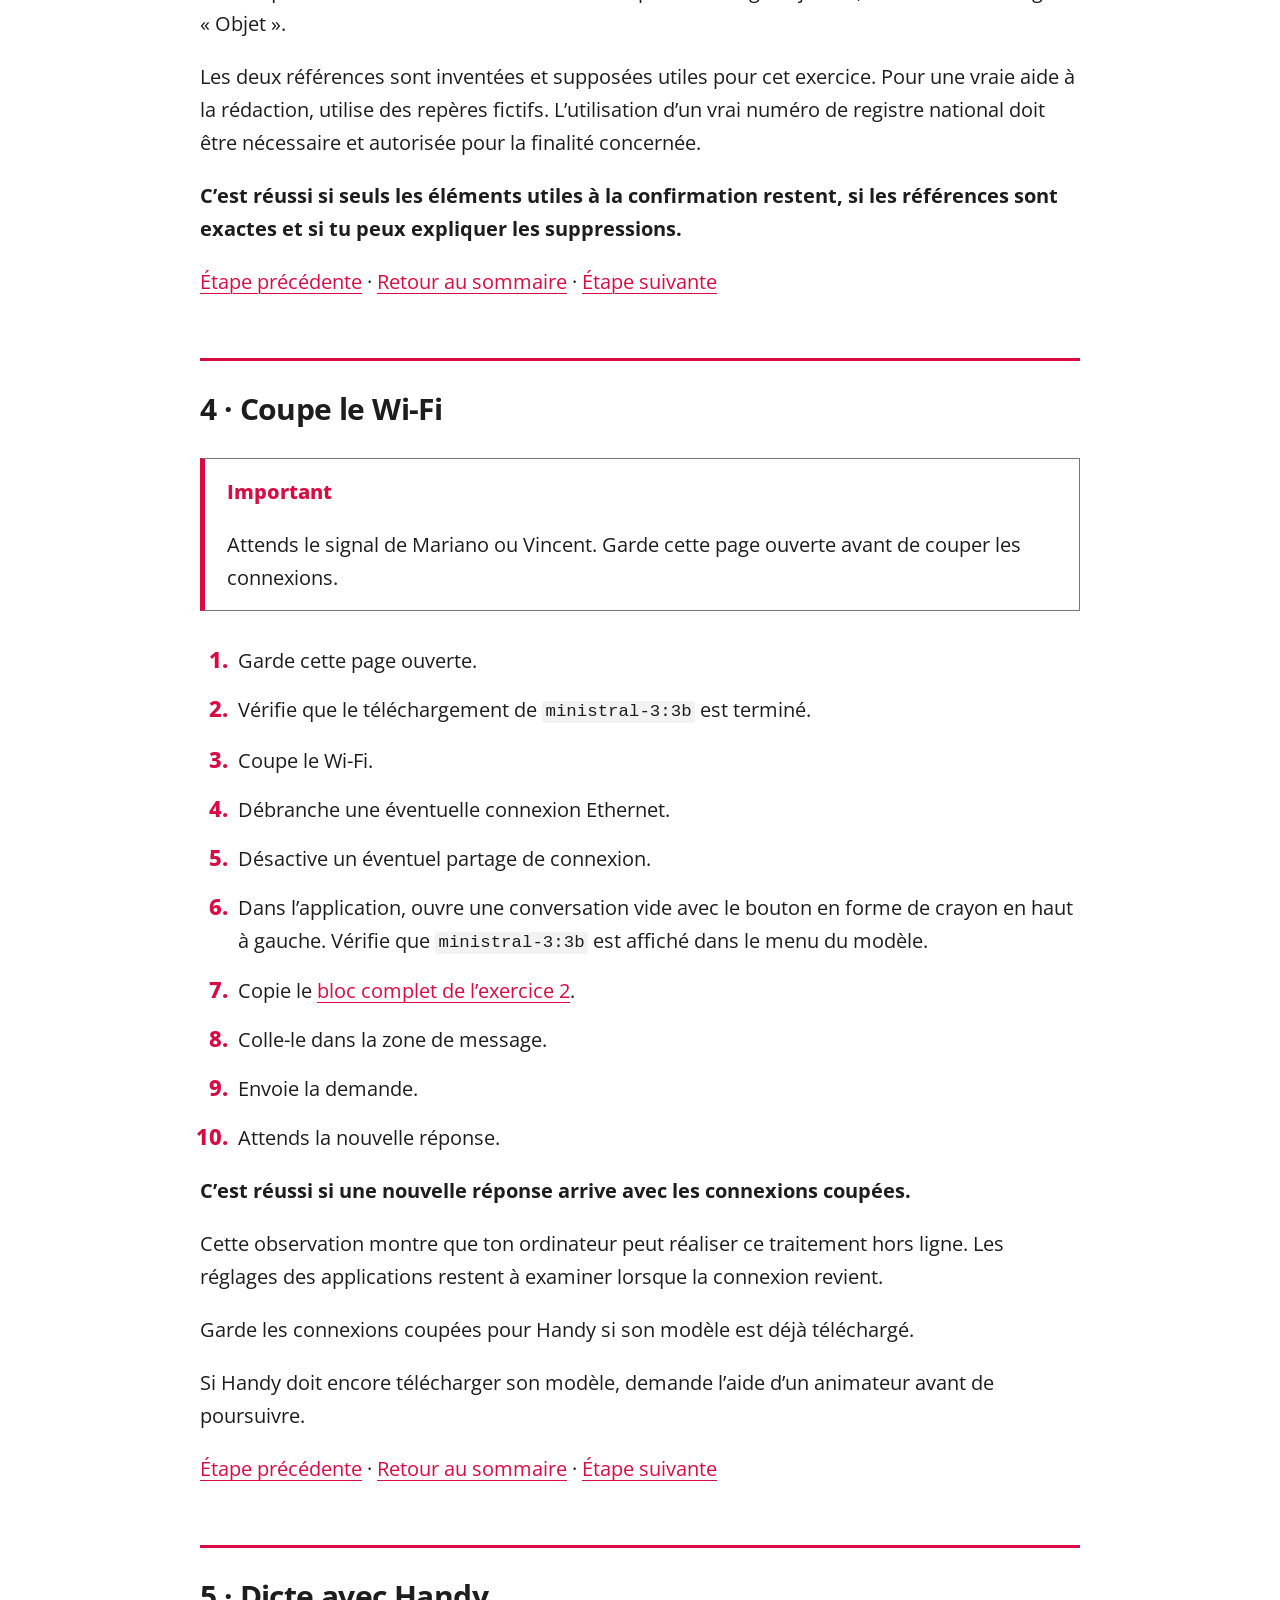
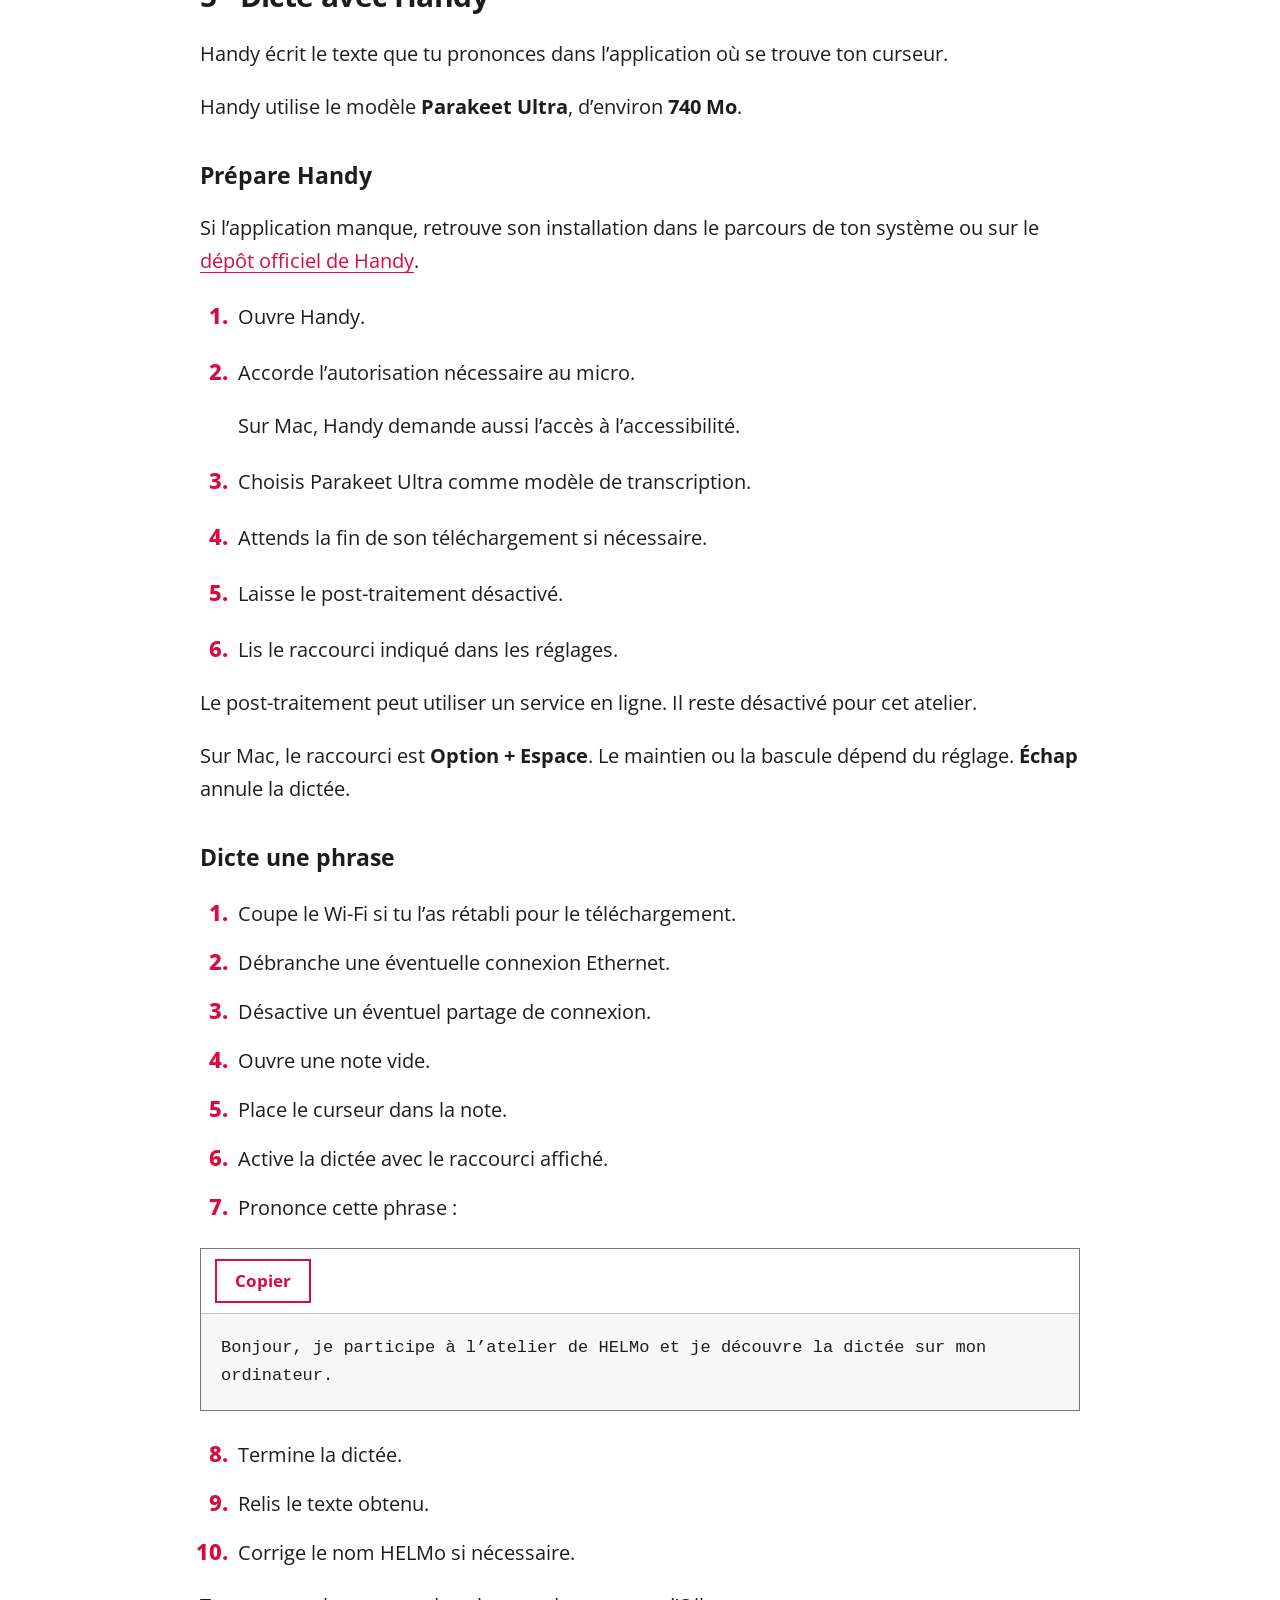
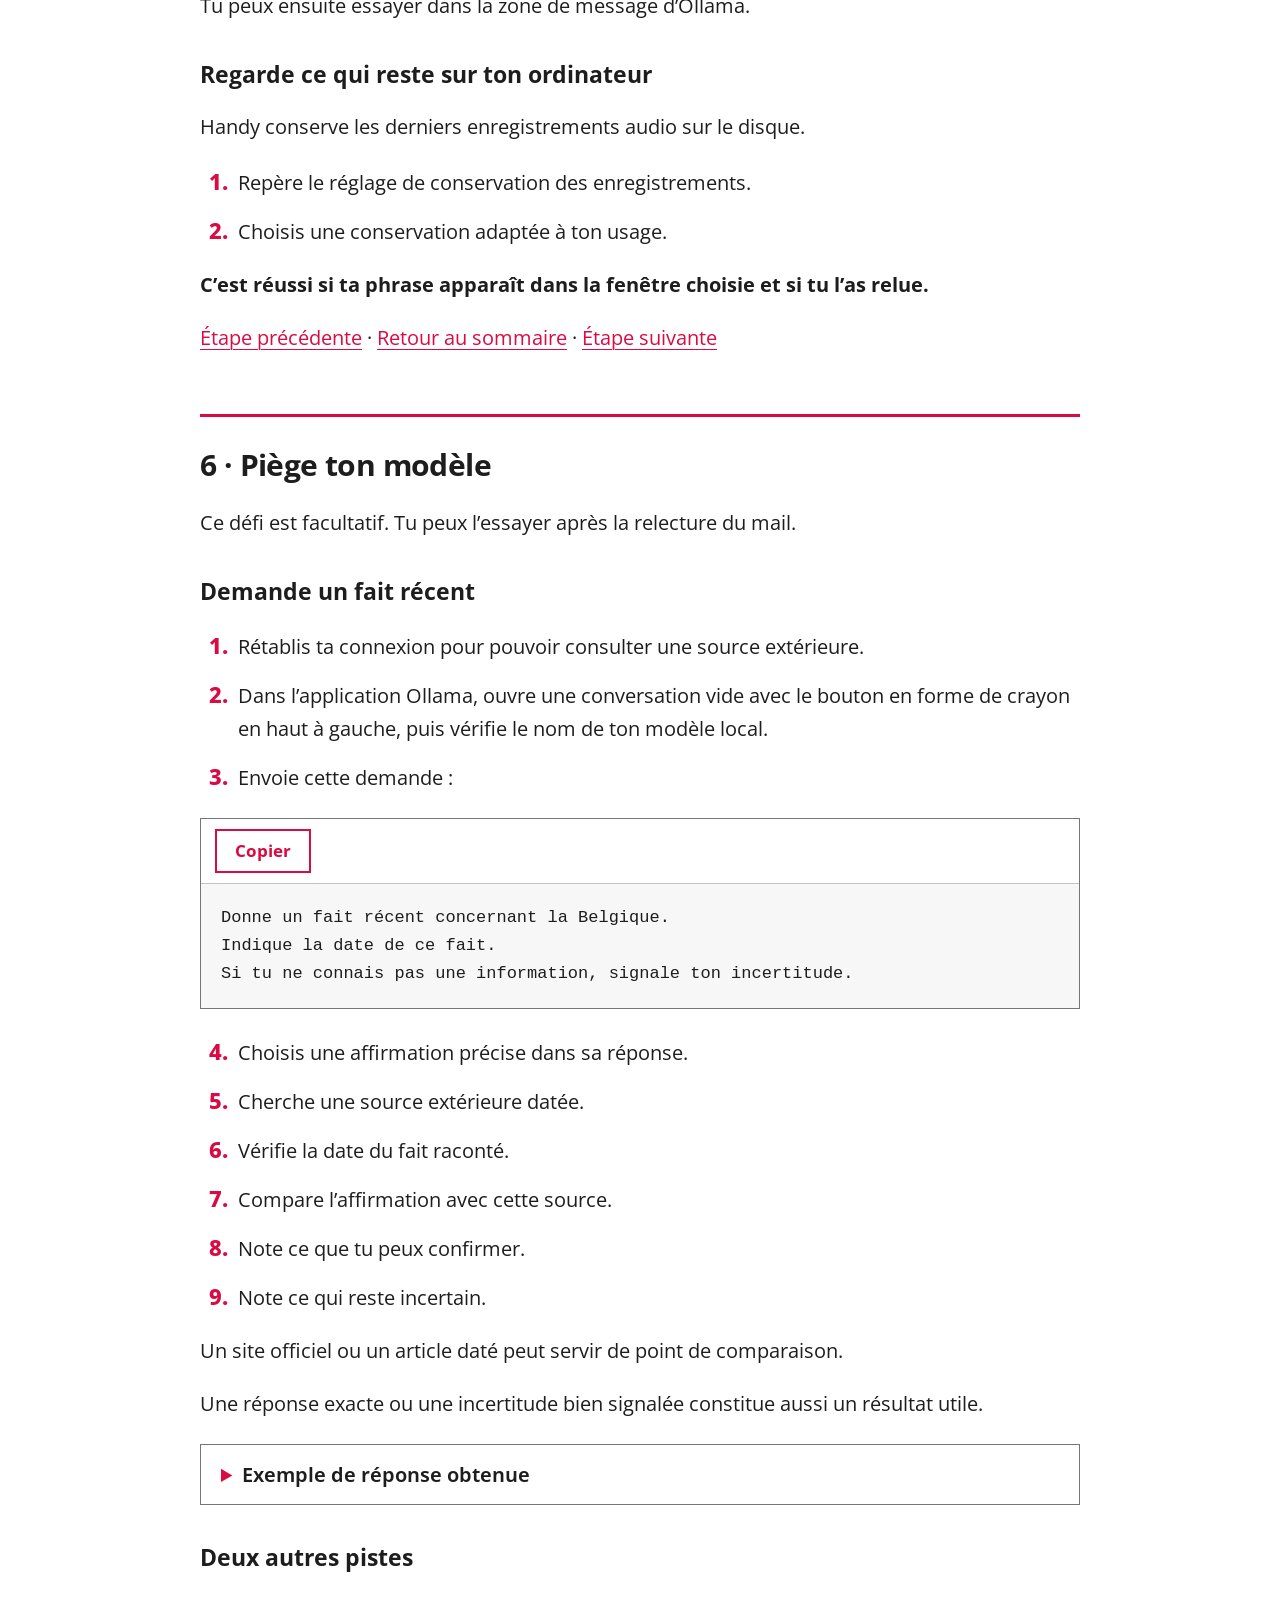
==== commit b999d859: "Page de l'atelier : etape des trois habitudes retiree, etapes suivantes renumerotees Co-Authored-By:" ====
--- a/docs/jour-j/index.html
+++ b/docs/jour-j/index.html
@@ -14,7 +14,7 @@
 <body>
 <a class="skip-link" href="#contenu">Aller au contenu</a>
 <header class="site-header"><a class="logo-zone" href="../" aria-label="HELMo, accueil de l’installation"><img src="../assets/logo-helmo.png" alt="HELMo" width="120" height="120"></a><nav aria-label="Pages de l’atelier"><a class="main-link" href="../">Retour à l’installation</a></nav></header>
-<nav class="page-toc" aria-label="Étapes de cette page"><details><summary>Sommaire de la page</summary><ol><li><a href="#etape-0">0 · Vérifie ton installation</a></li><li><a href="#etape-1">1 · Exercice 1 : obtiens une première réponse</a></li><li><a href="#etape-2">2 · Exercice 2 : vérifie la fidélité d’une reformulation</a></li><li><a href="#etape-3">3 · Corrige un écart</a></li><li><a href="#etape-4">4 · Coupe le Wi-Fi</a></li><li><a href="#etape-5">5 · Dicte avec Handy</a></li><li><a href="#etape-6">6 · Piège ton modèle</a></li><li><a href="#etape-7">7 · Garde trois habitudes</a></li><li><a href="#etape-8">8 · Essaie un modèle plus gros</a></li><li><a href="#etape-9">9 · Change de harnais avec AnythingLLM</a></li><li><a href="#etape-10">10 · Bonus : crée un fichier avec OpenCode</a></li><li><a href="#avant-de-partir">Avant de partir</a></li></ol></details></nav>
+<nav class="page-toc" aria-label="Étapes de cette page"><details><summary>Sommaire de la page</summary><ol><li><a href="#etape-0">0 · Vérifie ton installation</a></li><li><a href="#etape-1">1 · Exercice 1 : obtiens une première réponse</a></li><li><a href="#etape-2">2 · Exercice 2 : vérifie la fidélité d’une reformulation</a></li><li><a href="#etape-3">3 · Corrige un écart</a></li><li><a href="#etape-4">4 · Coupe le Wi-Fi</a></li><li><a href="#etape-5">5 · Dicte avec Handy</a></li><li><a href="#etape-6">6 · Piège ton modèle</a></li><li><a href="#etape-7">7 · Essaie un modèle plus gros</a></li><li><a href="#etape-8">8 · Change de harnais avec AnythingLLM</a></li><li><a href="#etape-9">9 · Bonus : crée un fichier avec OpenCode</a></li><li><a href="#avant-de-partir">Avant de partir</a></li></ol></details></nav>
 <main><article id="contenu" tabindex="-1"><p><a href="./">Version en ligne de la page de l’atelier</a></p>
 <h1 id="lia-locale-sur-ton-ordinateur">L’IA locale sur ton ordinateur</h1>
 <p><strong>Le jour J, pas à pas</strong><br>
@@ -70,22 +70,17 @@
 <td>Une affirmation comparée à une source datée.</td>
 </tr>
 <tr>
-<td><a href="#etape-7">7 · Trois habitudes</a></td>
-<td>Repère versions, retours et accès.</td>
-<td>Des points à vérifier avant de poursuivre.</td>
-</tr>
-<tr>
-<td><a href="#etape-8">8 · Modèle plus gros</a></td>
+<td><a href="#etape-7">7 · Modèle plus gros</a></td>
 <td>Suis la démonstration ou compare sur ta machine.</td>
 <td>Une différence observée entre deux réponses.</td>
 </tr>
 <tr>
-<td><a href="#etape-9">9 · AnythingLLM</a></td>
+<td><a href="#etape-8">8 · AnythingLLM</a></td>
 <td>Découvre un autre harnais avec le même modèle.</td>
 <td>Une réponse à relire dans une autre application.</td>
 </tr>
 <tr>
-<td><a href="#etape-10">10 · Bonus OpenCode</a></td>
+<td><a href="#etape-9">9 · Bonus OpenCode</a></td>
 <td>Suis la création d’une petite page.</td>
 <td>Un fichier dont la page et le bouton sont à vérifier.</td>
 </tr>
@@ -476,25 +471,7 @@
 <p><strong>C’est réussi si tu peux montrer une affirmation et la source utilisée pour la vérifier.</strong></p>
 <p><a href="#etape-5">Étape précédente</a> · <a href="#sommaire">Retour au sommaire</a> · <a href="#etape-7">Étape suivante</a></p>
 <p><a id="etape-7"></a></p>
-<h2 id="7--garde-trois-habitudes">7 · Garde trois habitudes</h2>
-<h3 id="1-garde-une-version-précise">1. Garde une version précise</h3>
-<p>Note le numéro de la version utilisée.</p>
-<p>Tu pourras retrouver plus facilement ton installation et décrire un problème.</p>
-<h3 id="2-lis-les-retours-avant-de-changer">2. Lis les retours avant de changer</h3>
-<p>Consulte les problèmes signalés.</p>
-<p>Lis les notes de version.</p>
-<p>Accorde une attention particulière aux corrections de sécurité.</p>
-<p>Une version qui vient de sortir a encore peu de retours d’utilisation.</p>
-<h3 id="3-protège-tes-accès">3. Protège tes accès</h3>
-<p>Garde tes mots de passe et tes clés hors des fichiers confiés à l’application.</p>
-<p>Une clé d’accès sert de mot de passe à un programme.</p>
-<p>Vérifie les dossiers que l’application peut lire.</p>
-<p>Vérifie les services auxquels elle peut se connecter.</p>
-<p>Ces précautions restent utiles quand le modèle tourne sur ton ordinateur.</p>
-<p><strong>C’est réussi si tu sais retrouver ta version, lire ses notes de version et vérifier les accès accordés.</strong></p>
-<p><a href="#etape-6">Étape précédente</a> · <a href="#sommaire">Retour au sommaire</a> · <a href="#etape-8">Étape suivante</a></p>
-<p><a id="etape-8"></a></p>
-<h2 id="8--essaie-un-modèle-plus-gros">8 · Essaie un modèle plus gros</h2>
+<h2 id="7--essaie-un-modèle-plus-gros">7 · Essaie un modèle plus gros</h2>
 <p>Mariano montre d’abord la même demande sur Qwen, un modèle local plus gros.</p>
 <p>Tu peux ensuite comparer sur ta machine si sa mémoire le permet.</p>
 <div class="table-scroll" role="region" aria-label="Tableau à faire défiler horizontalement" tabindex="0"><table>
@@ -534,9 +511,9 @@
 </ol>
 <p>Qwen peut prendre du temps avant d’afficher sa réponse.</p>
 <p><strong>C’est réussi si tu peux décrire une différence observée entre les réponses.</strong></p>
-<p><a href="#etape-7">Étape précédente</a> · <a href="#sommaire">Retour au sommaire</a> · <a href="#etape-9">Étape suivante</a></p>
-<p><a id="etape-9"></a></p>
-<h2 id="9--change-de-harnais-avec-anythingllm">9 · Change de harnais avec AnythingLLM</h2>
+<p><a href="#etape-7">Étape précédente</a> · <a href="#sommaire">Retour au sommaire</a> · <a href="#etape-8">Étape suivante</a></p>
+<p><a id="etape-8"></a></p>
+<h2 id="8--change-de-harnais-avec-anythingllm">8 · Change de harnais avec AnythingLLM</h2>
 <p>Tu peux suivre la démonstration de Mariano, puis reprendre cette étape chez toi.</p>
 <h3 id="retrouve-les-rôles">Retrouve les rôles</h3>
 <div class="table-scroll" role="region" aria-label="Tableau à faire défiler horizontalement" tabindex="0"><table>
@@ -594,9 +571,9 @@
 <p>Une <strong>API</strong> permet à deux logiciels d’échanger des demandes et des réponses. Ici, AnythingLLM utilise celle d’Ollama sur ton ordinateur.</p>
 <p>LiteLLM permet à une application d’accéder à plusieurs fournisseurs de modèles. Selon la configuration, les demandes vont vers des modèles locaux ou des services en ligne.</p>
 </details>
-<p><a href="#etape-8">Étape précédente</a> · <a href="#sommaire">Retour au sommaire</a> · <a href="#etape-10">Étape suivante</a></p>
-<p><a id="etape-10"></a></p>
-<h2 id="10--bonus--crée-un-fichier-avec-opencode">10 · Bonus : crée un fichier avec OpenCode</h2>
+<p><a href="#etape-7">Étape précédente</a> · <a href="#sommaire">Retour au sommaire</a> · <a href="#etape-9">Étape suivante</a></p>
+<p><a id="etape-9"></a></p>
+<h2 id="9--bonus--crée-un-fichier-avec-opencode">9 · Bonus : crée un fichier avec OpenCode</h2>
 <p>OpenCode peut écrire et modifier des fichiers à ta demande.</p>
 <p>Pour ce bonus, le modèle retenu est <strong><code>ornith-1.5:9b</code></strong>, à partir du palier de 24 Go prévu dans le dépôt.</p>
 <p>Pendant la préparation, Ornith a créé le fichier demandé. Ministral a fourni du code dans la conversation sans créer le fichier.</p>
@@ -663,7 +640,7 @@
 <p>Le bonus présenté ici utilise OpenCode avec un modèle local. Claude Code est un autre assistant de programmation.</p>
 </details>
 <p><strong>C’est réussi si tu as vu le fichier se créer.</strong></p>
-<p><a href="#etape-9">Étape précédente</a> · <a href="#sommaire">Retour au sommaire</a> · <a href="#avant-de-partir">Étape suivante</a></p>
+<p><a href="#etape-8">Étape précédente</a> · <a href="#sommaire">Retour au sommaire</a> · <a href="#avant-de-partir">Étape suivante</a></p>
 <p><a id="avant-de-partir"></a></p>
 <h2 id="avant-de-partir-1">Avant de partir</h2>
 <ol>
@@ -675,7 +652,7 @@
 </ol>
 <p><strong>C’est réussi si tu sais quelle étape reprendre et où retrouver les consignes.</strong></p>
 <p><a href="./">Page de l’atelier</a> · <a href="../">Dépôt d’installation</a></p>
-<p><a href="#etape-10">Étape précédente</a> · <a href="#sommaire">Retour au sommaire</a></p>
+<p><a href="#etape-9">Étape précédente</a> · <a href="#sommaire">Retour au sommaire</a></p>
 </article></main>
 </body>
 </html>
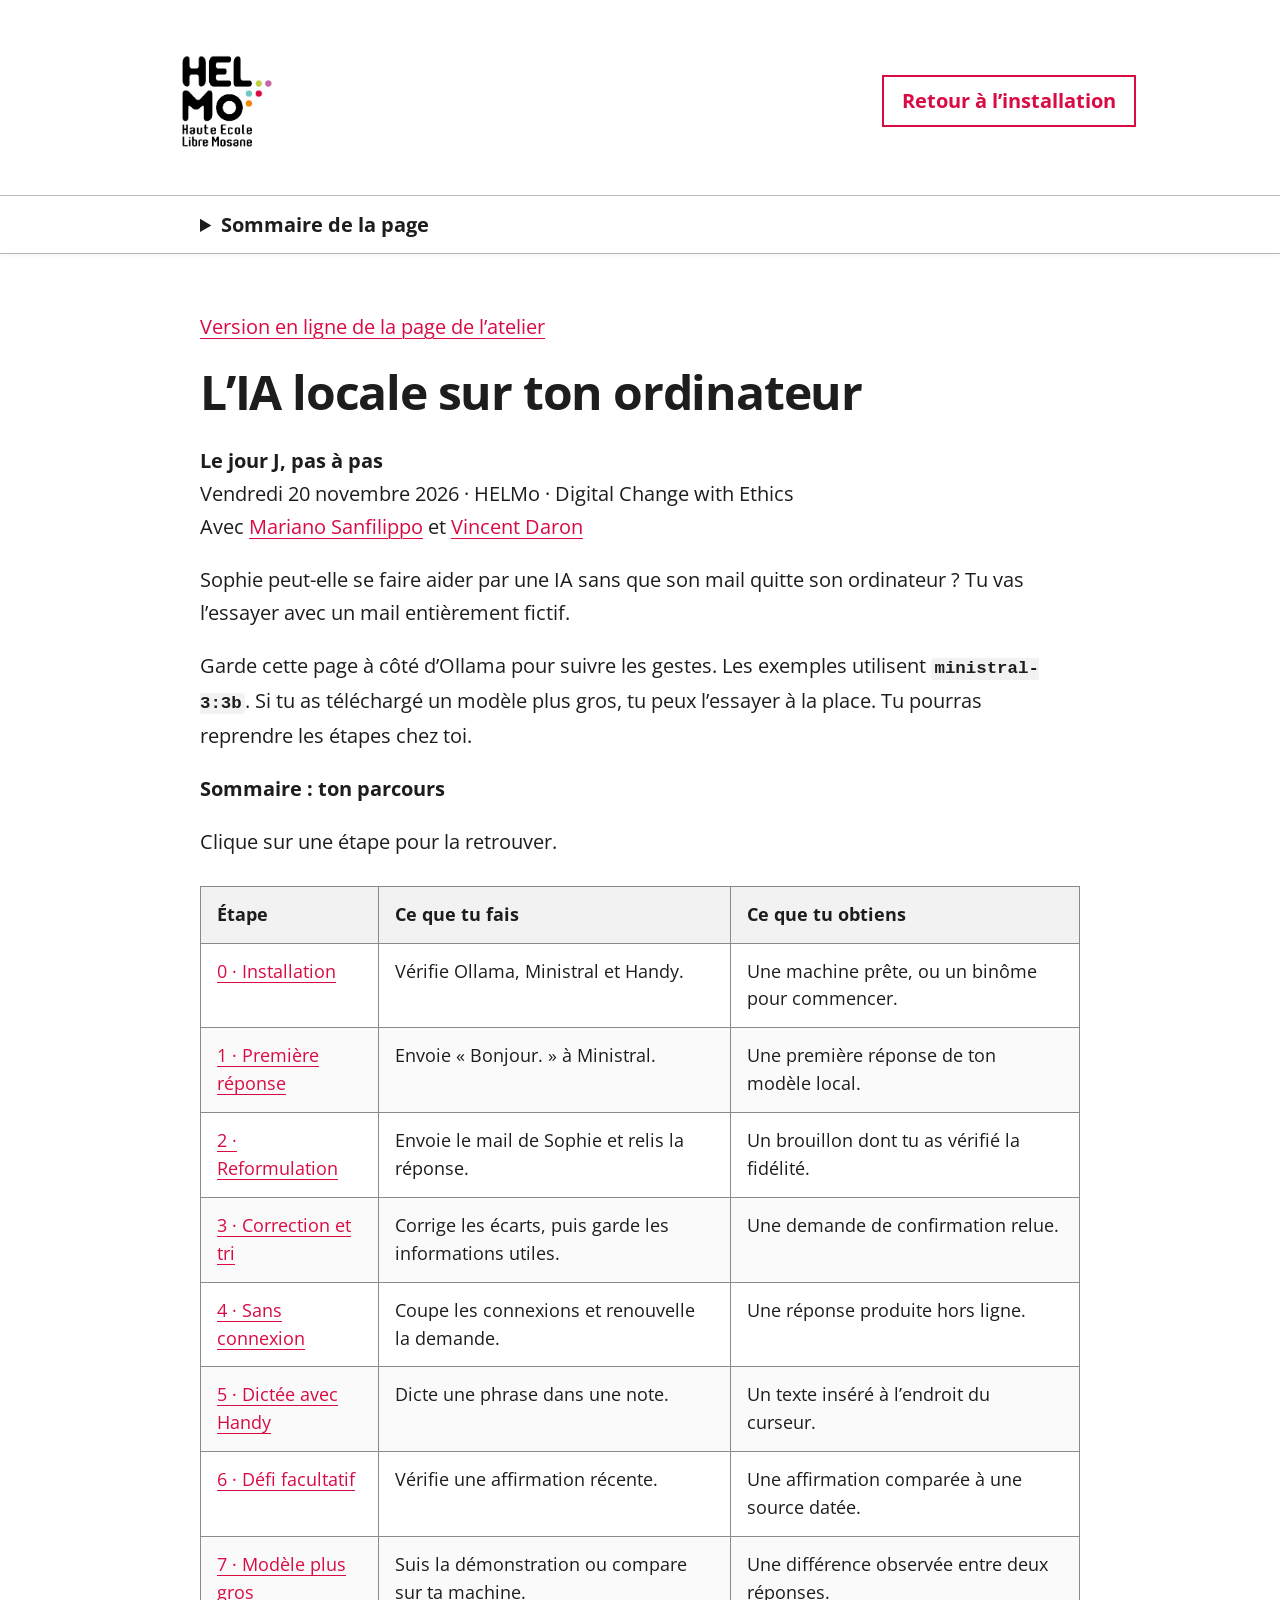
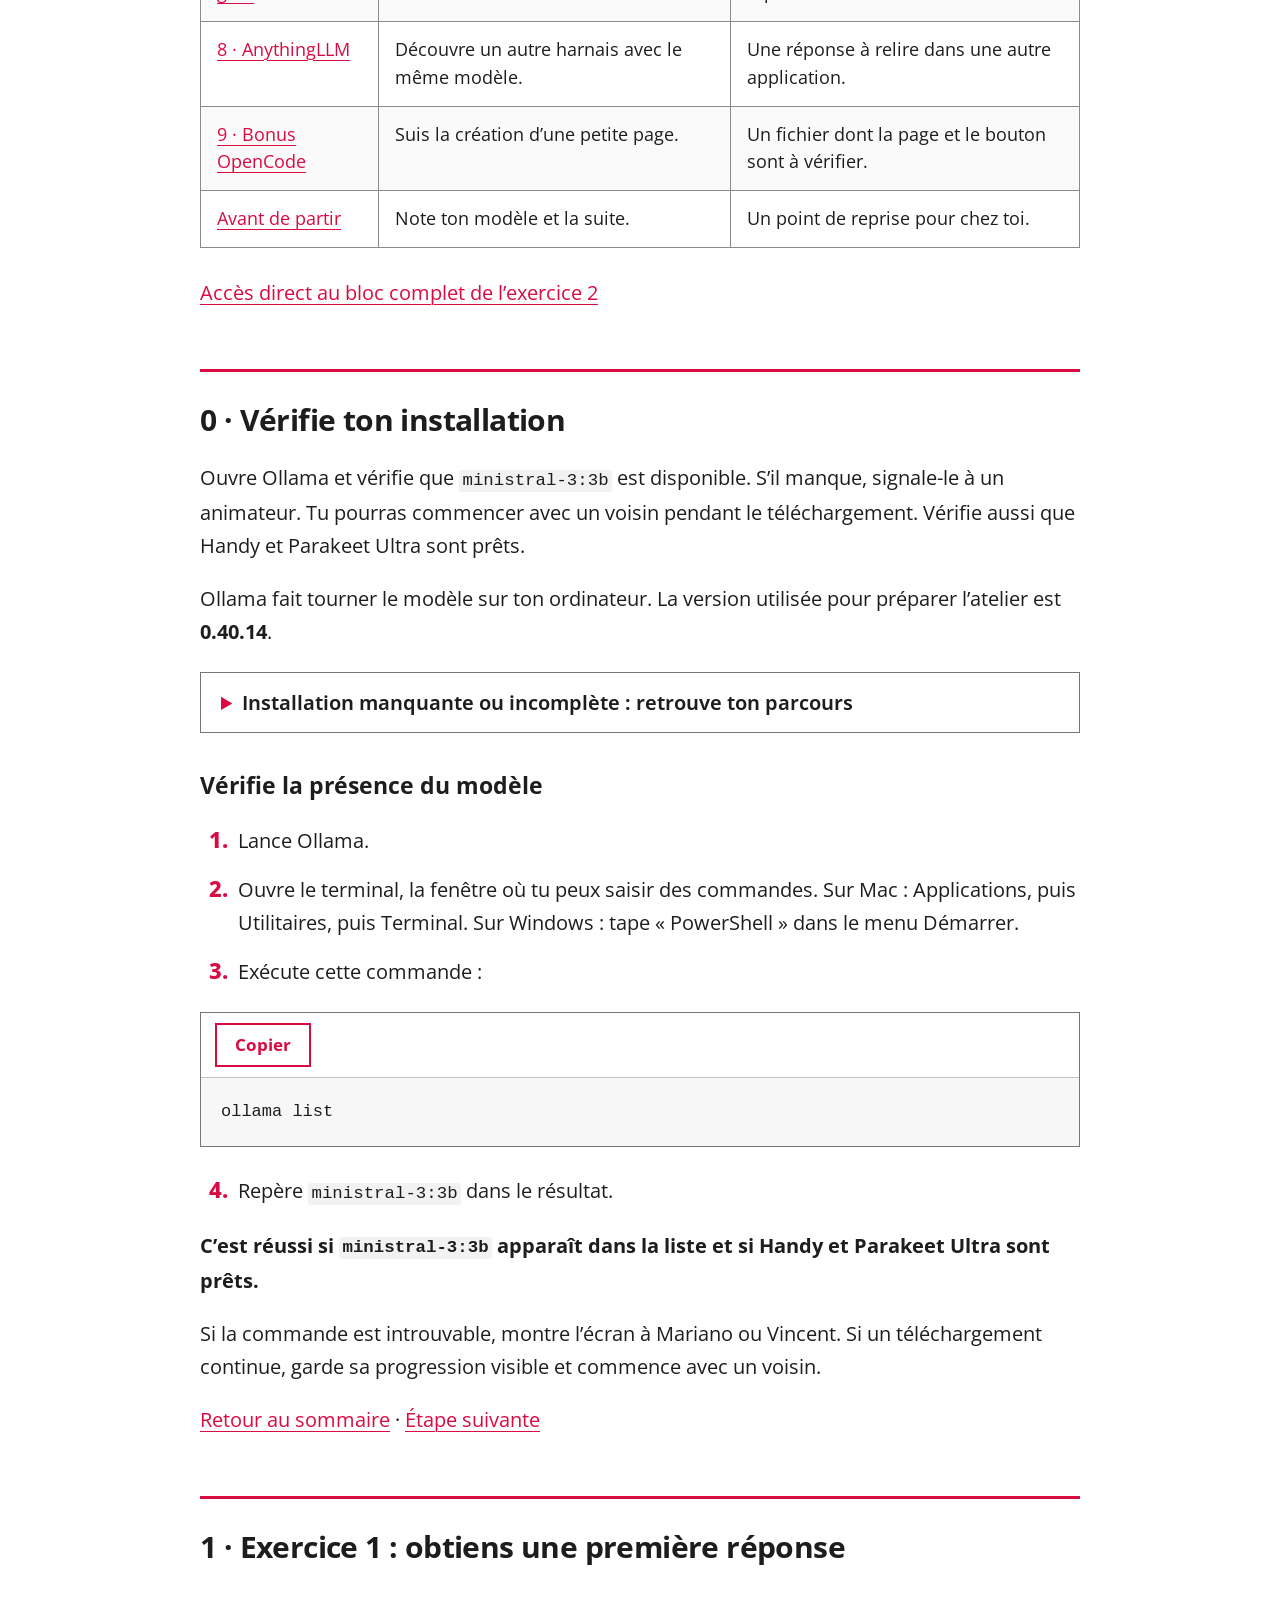
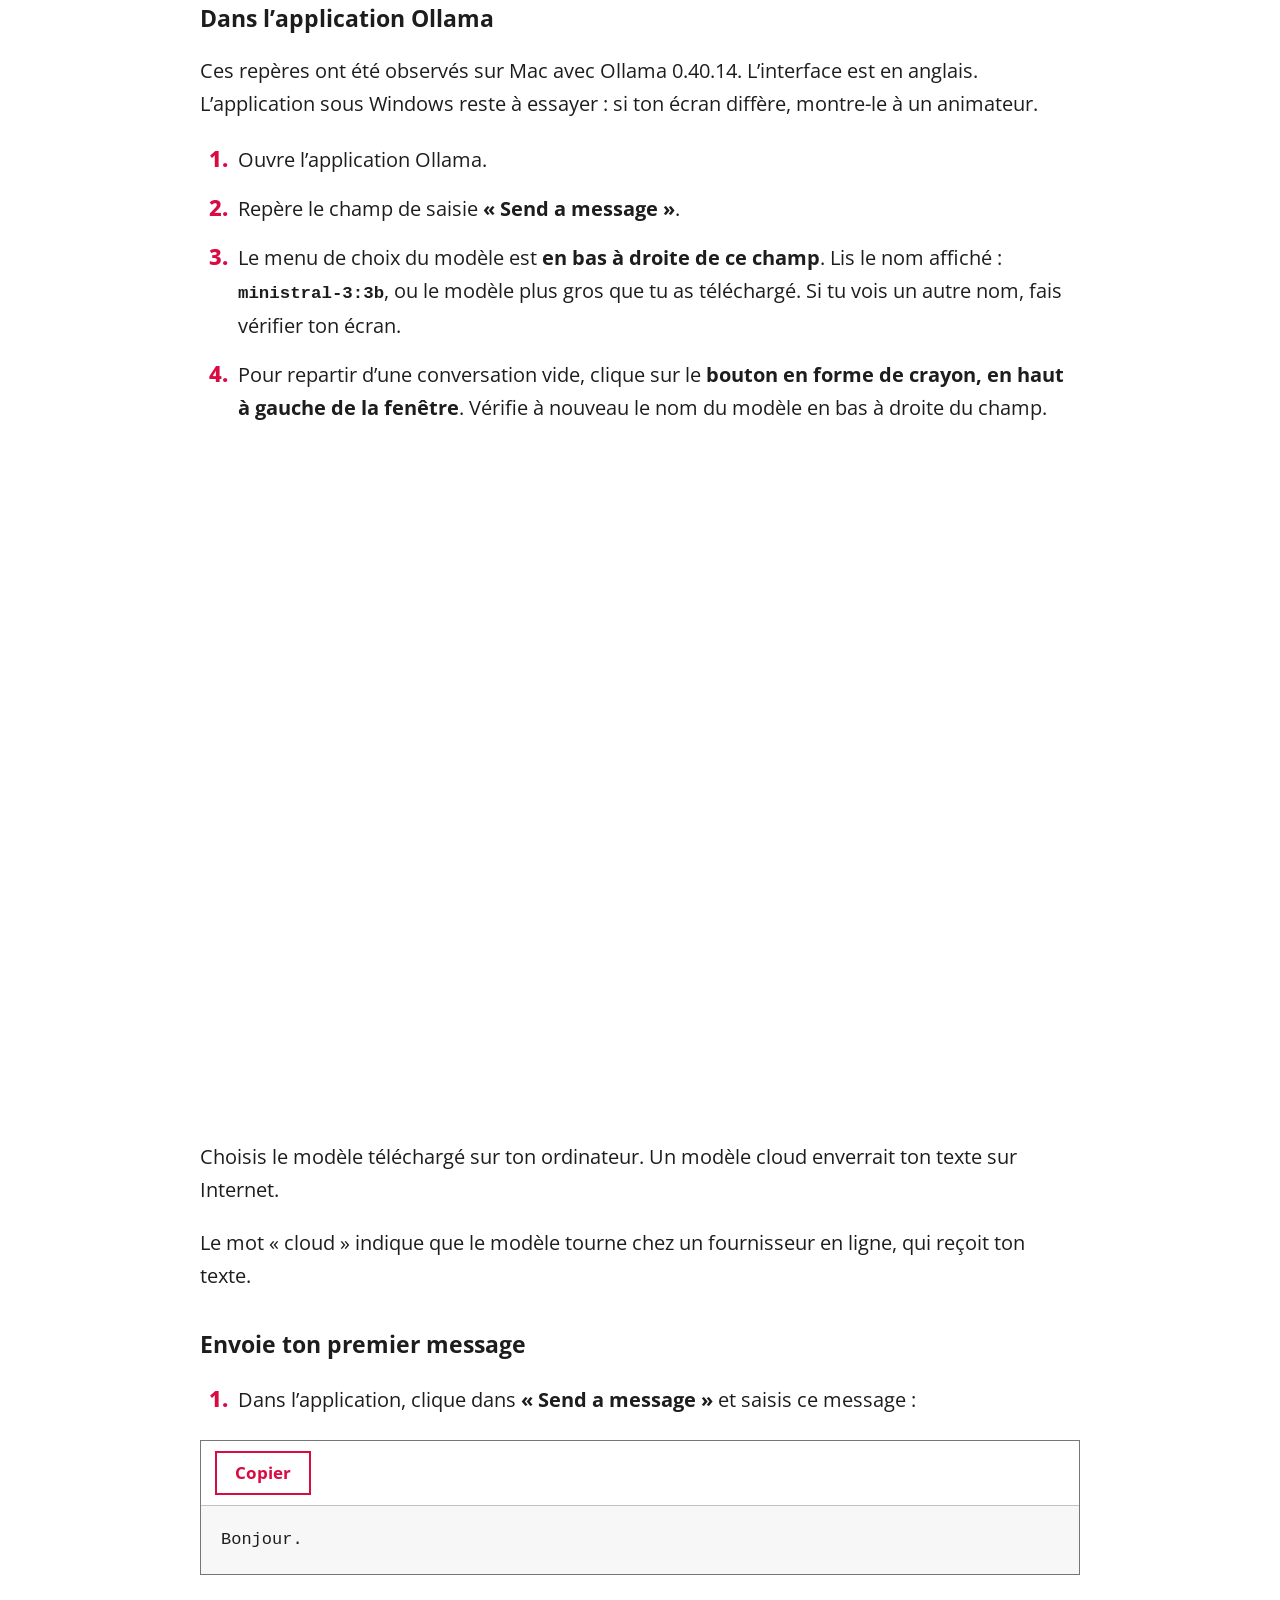
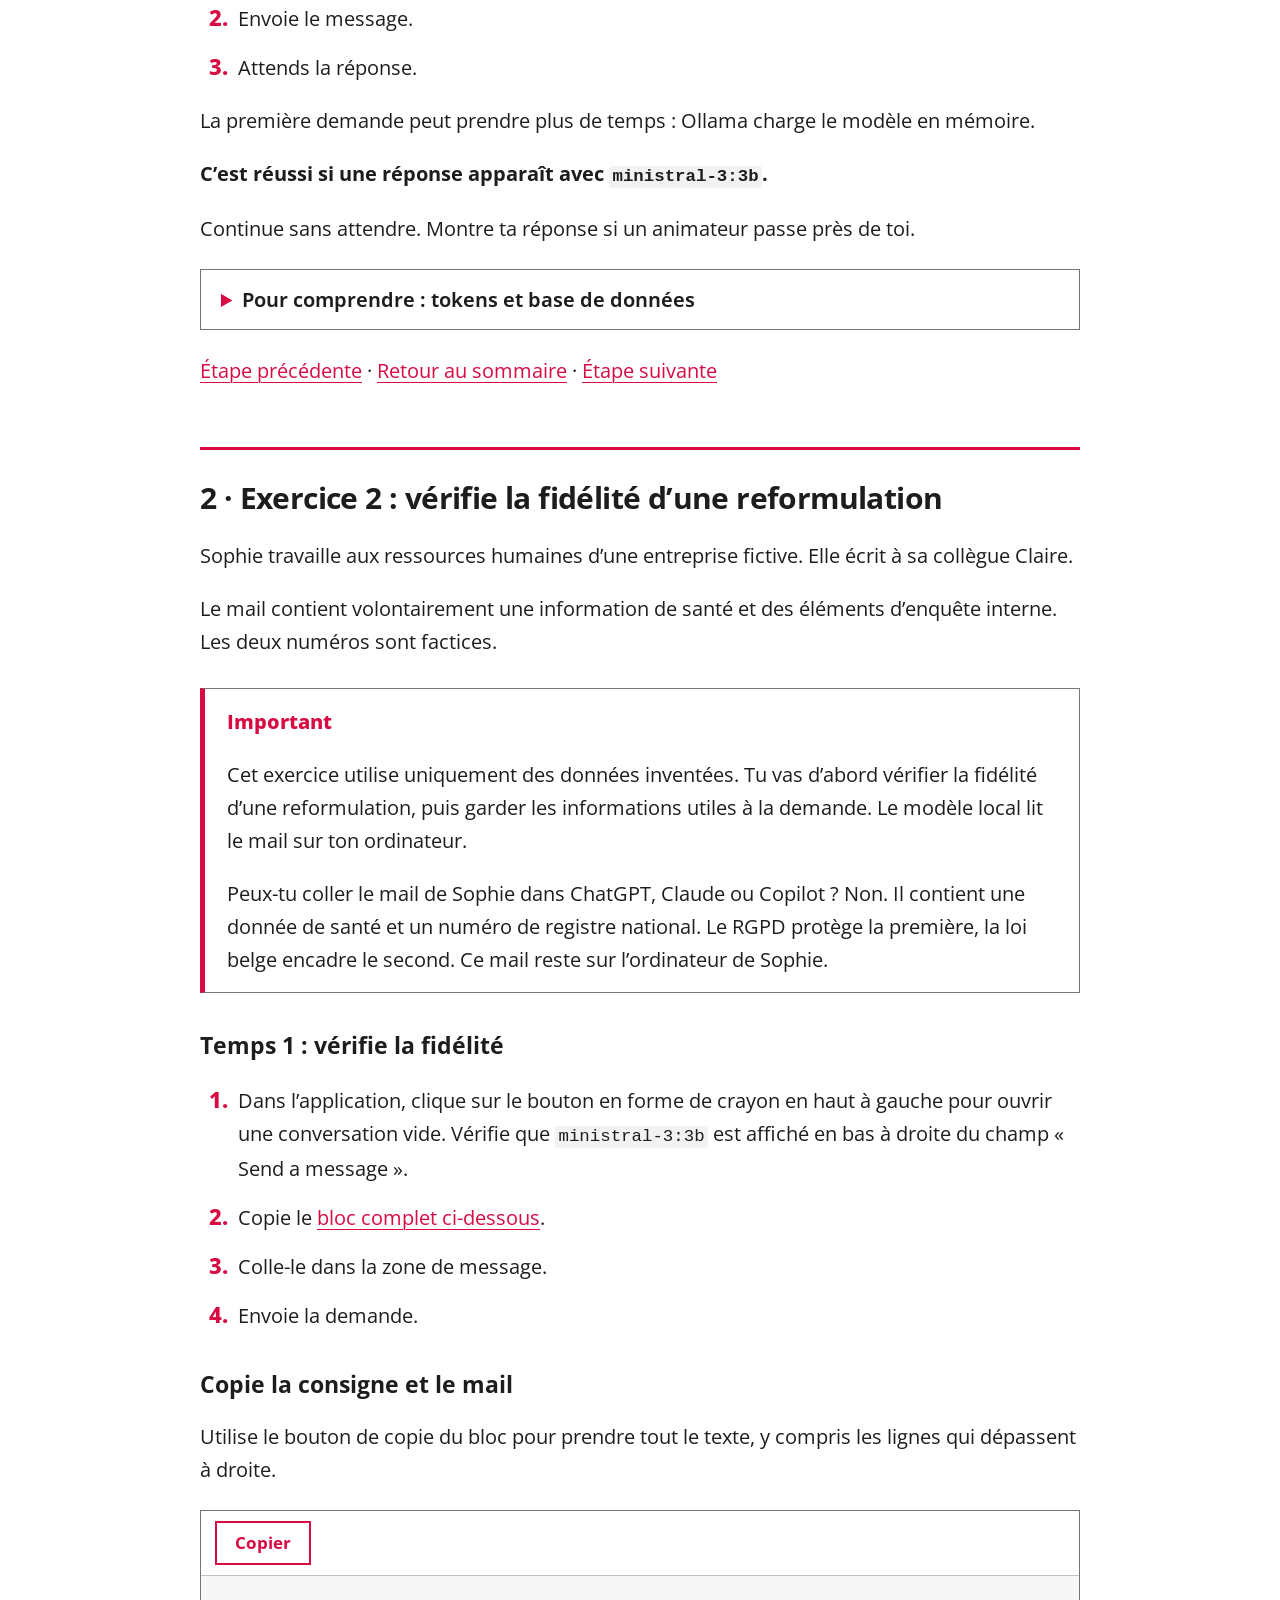
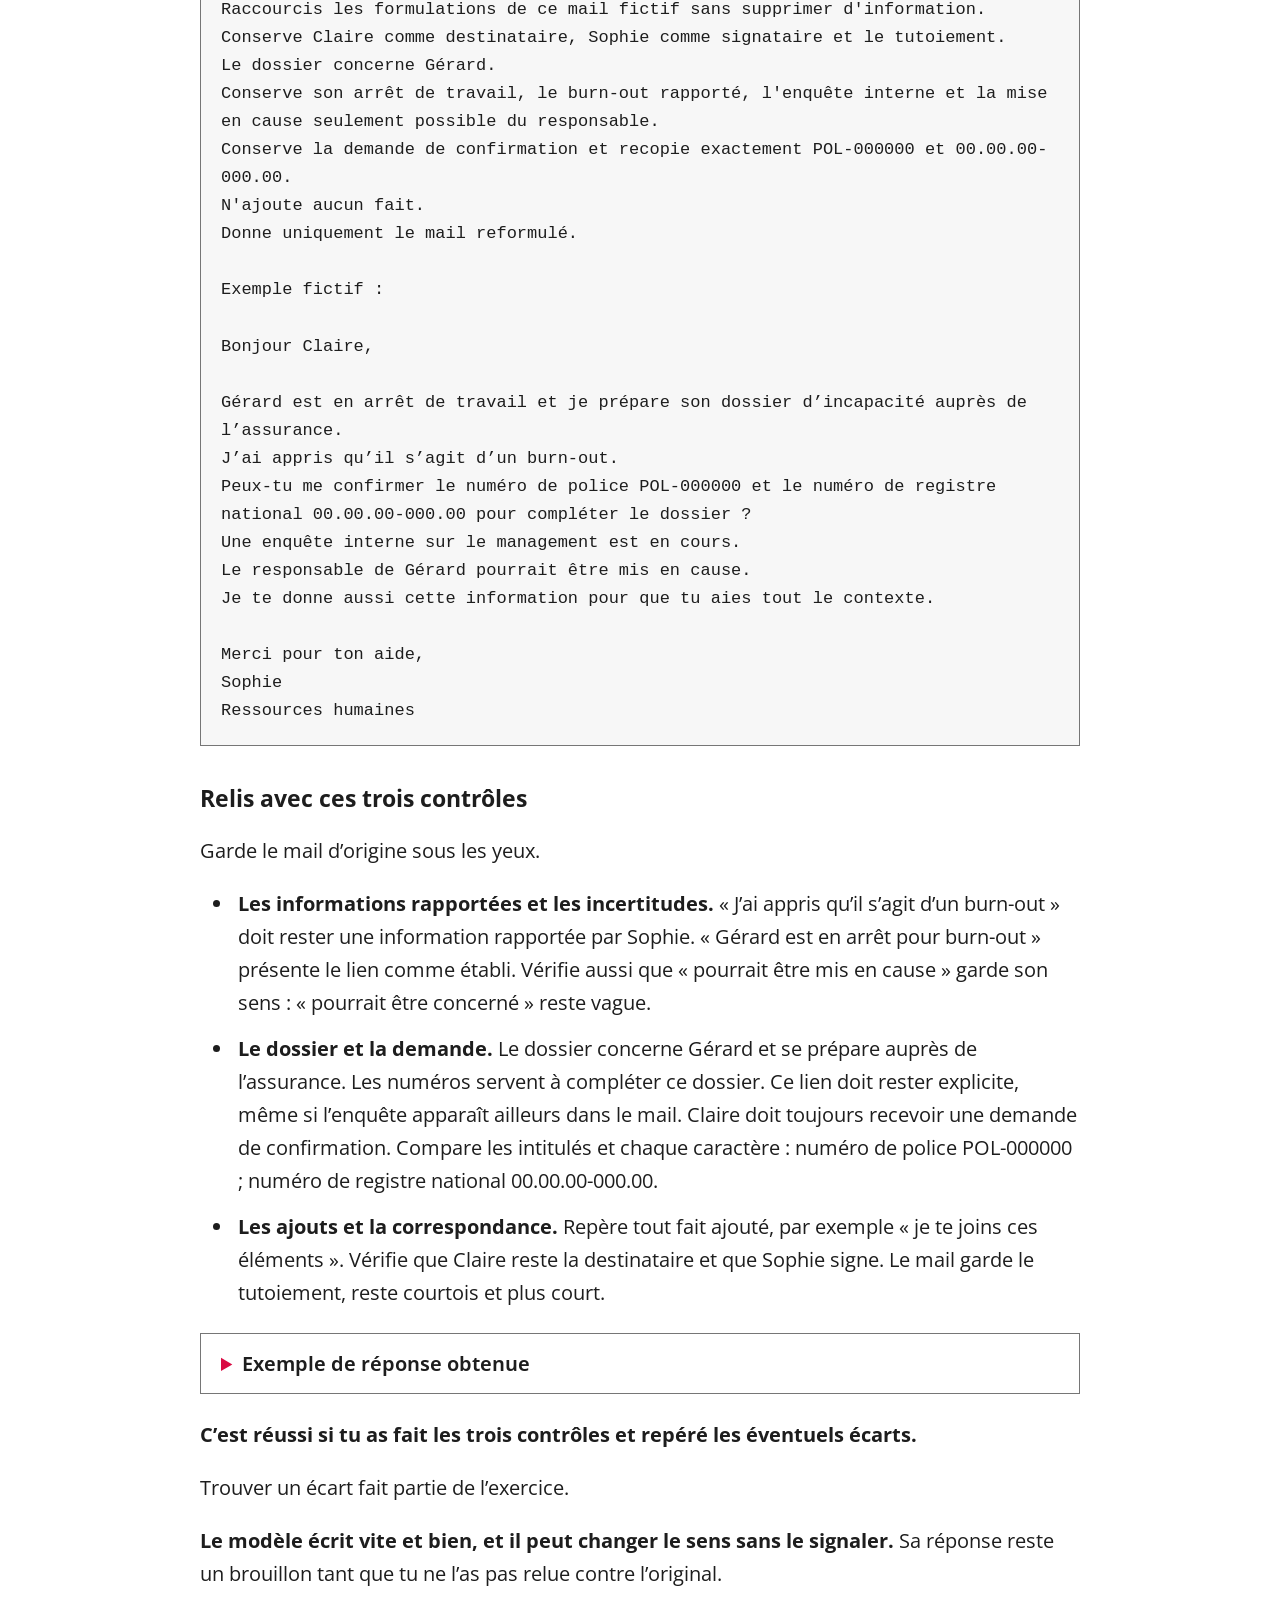
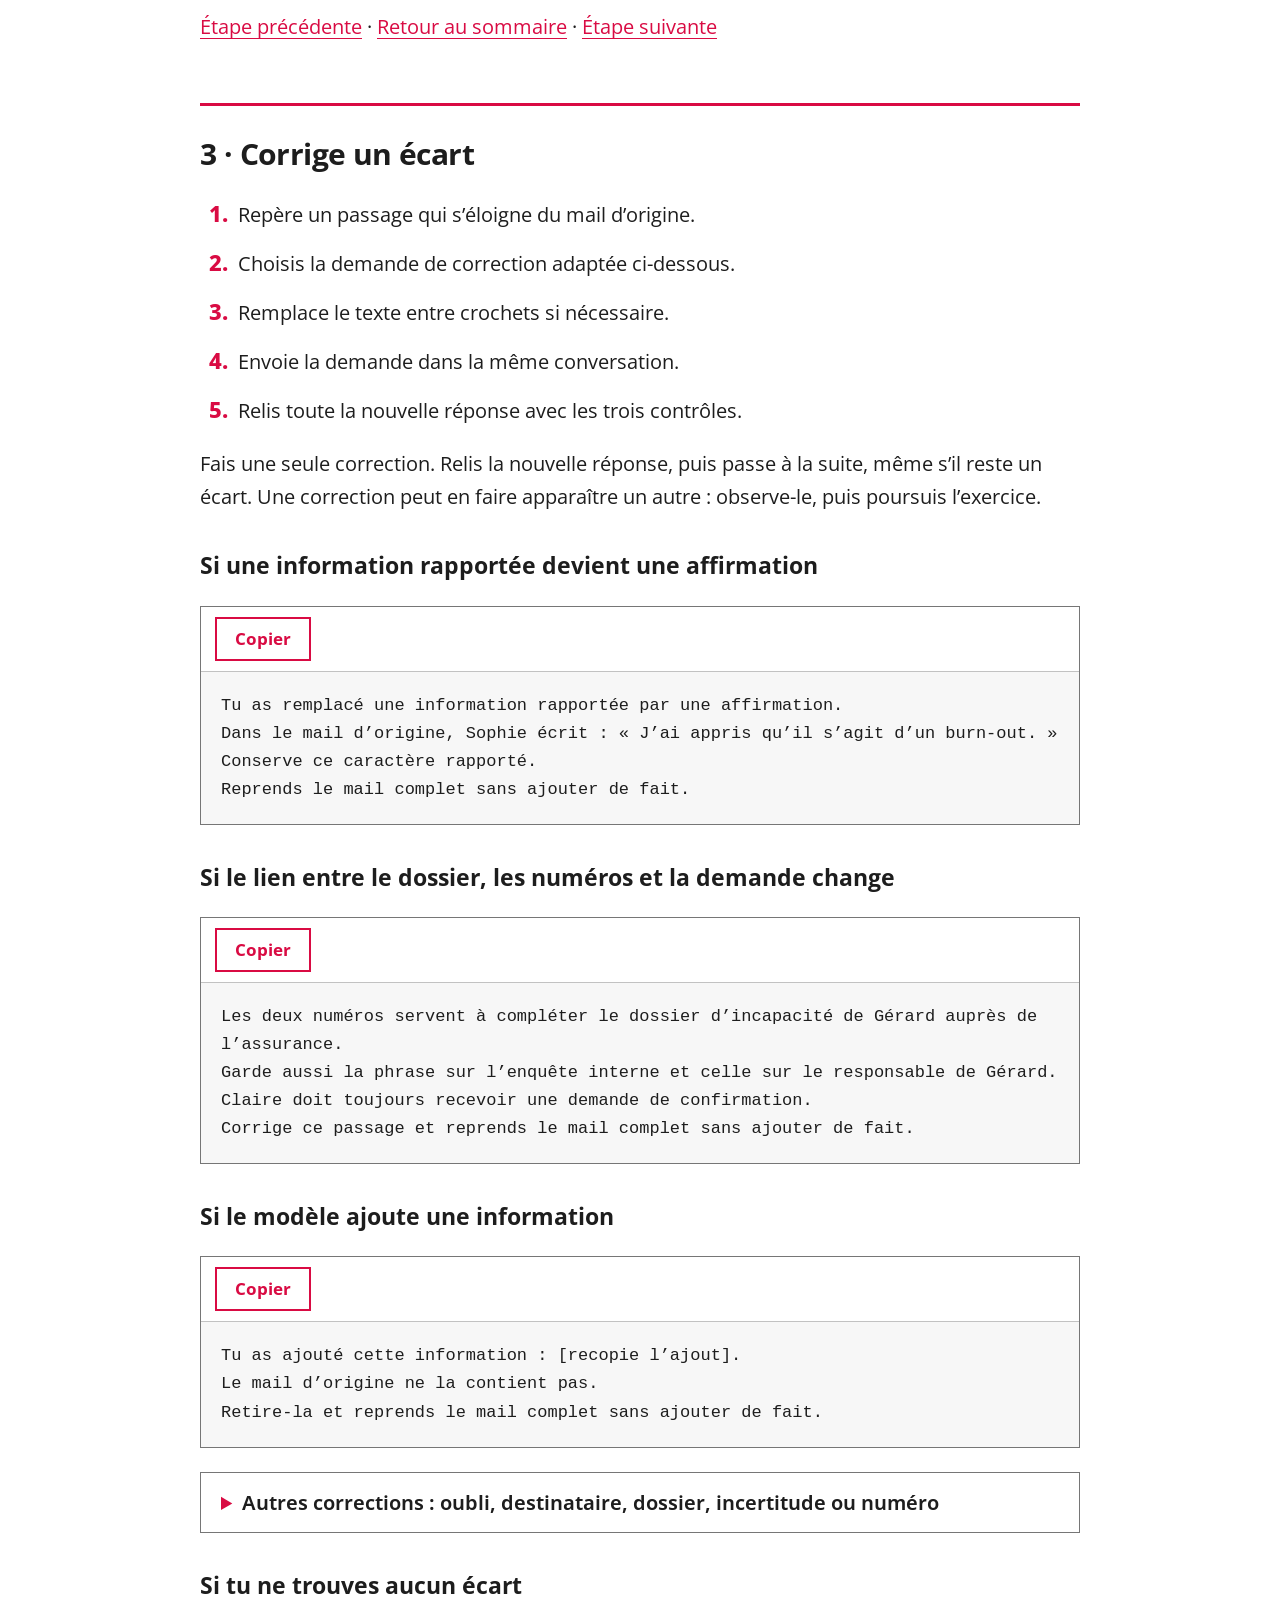
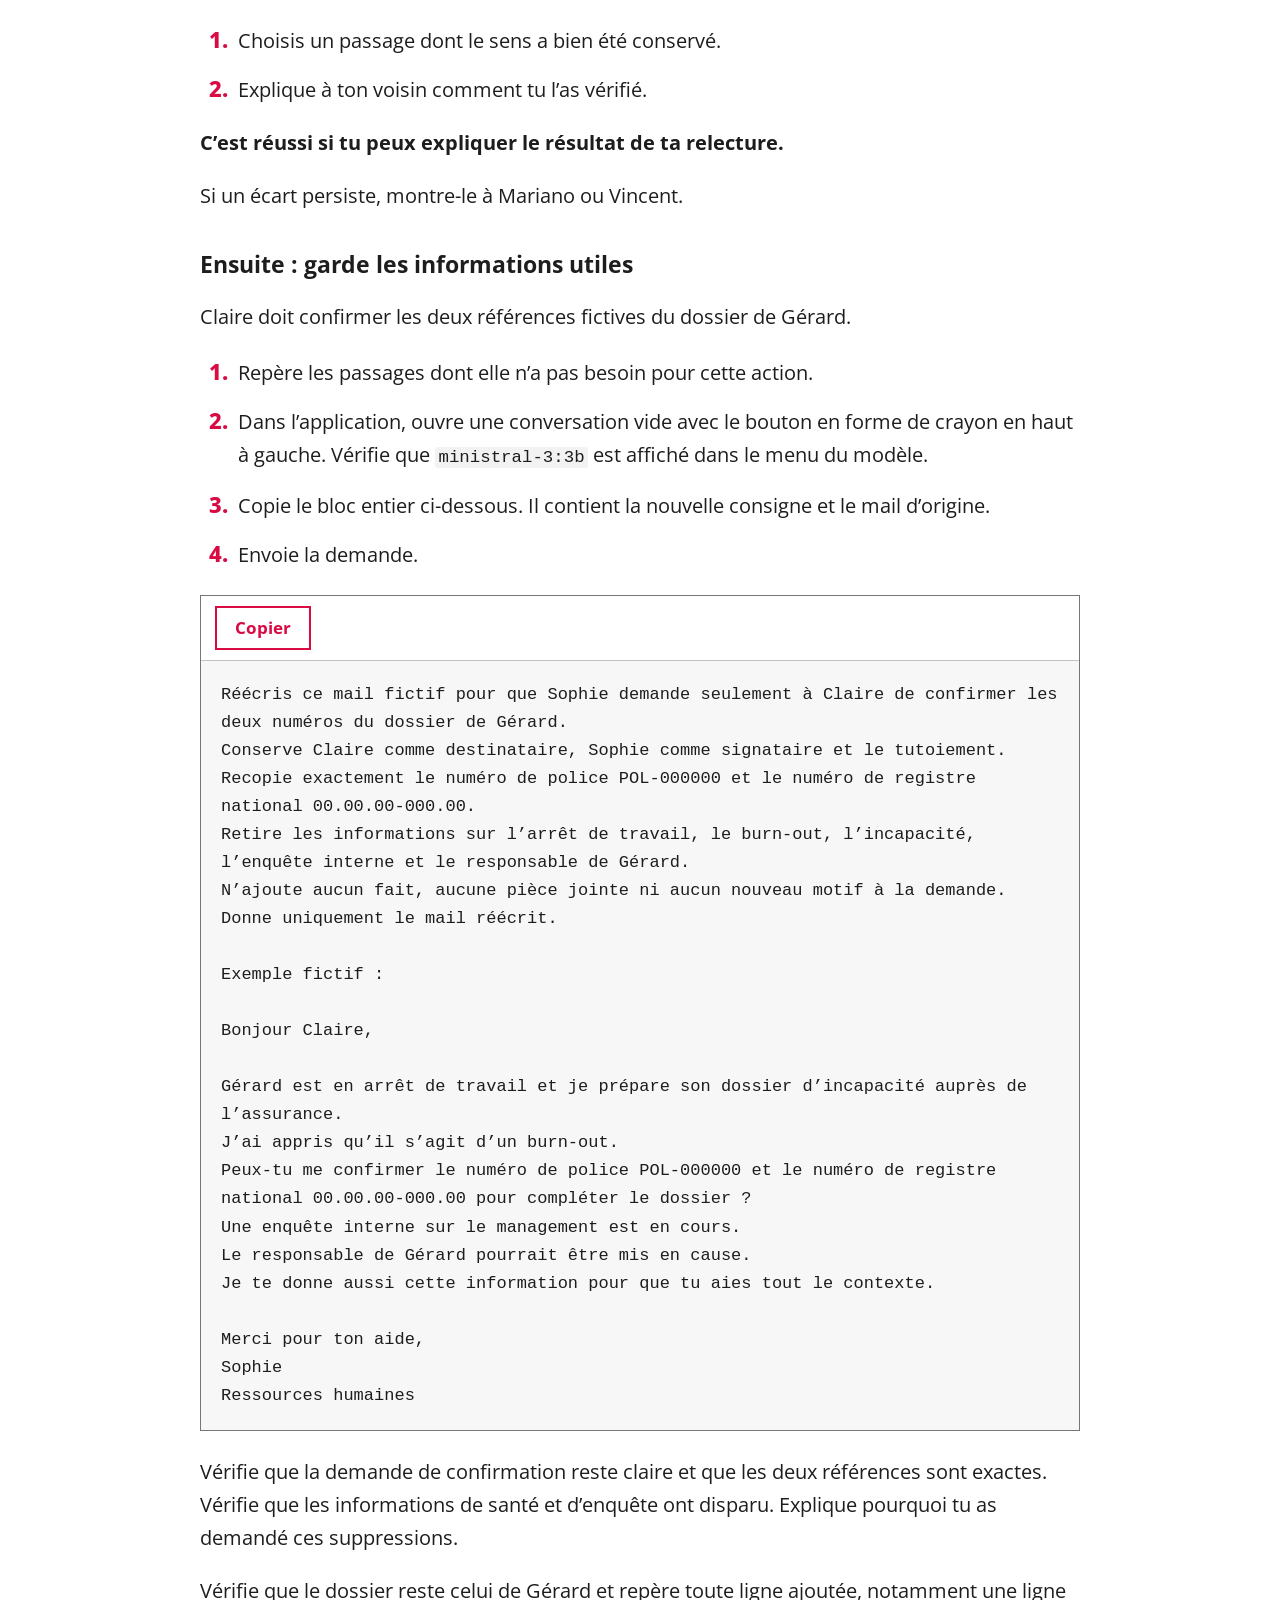
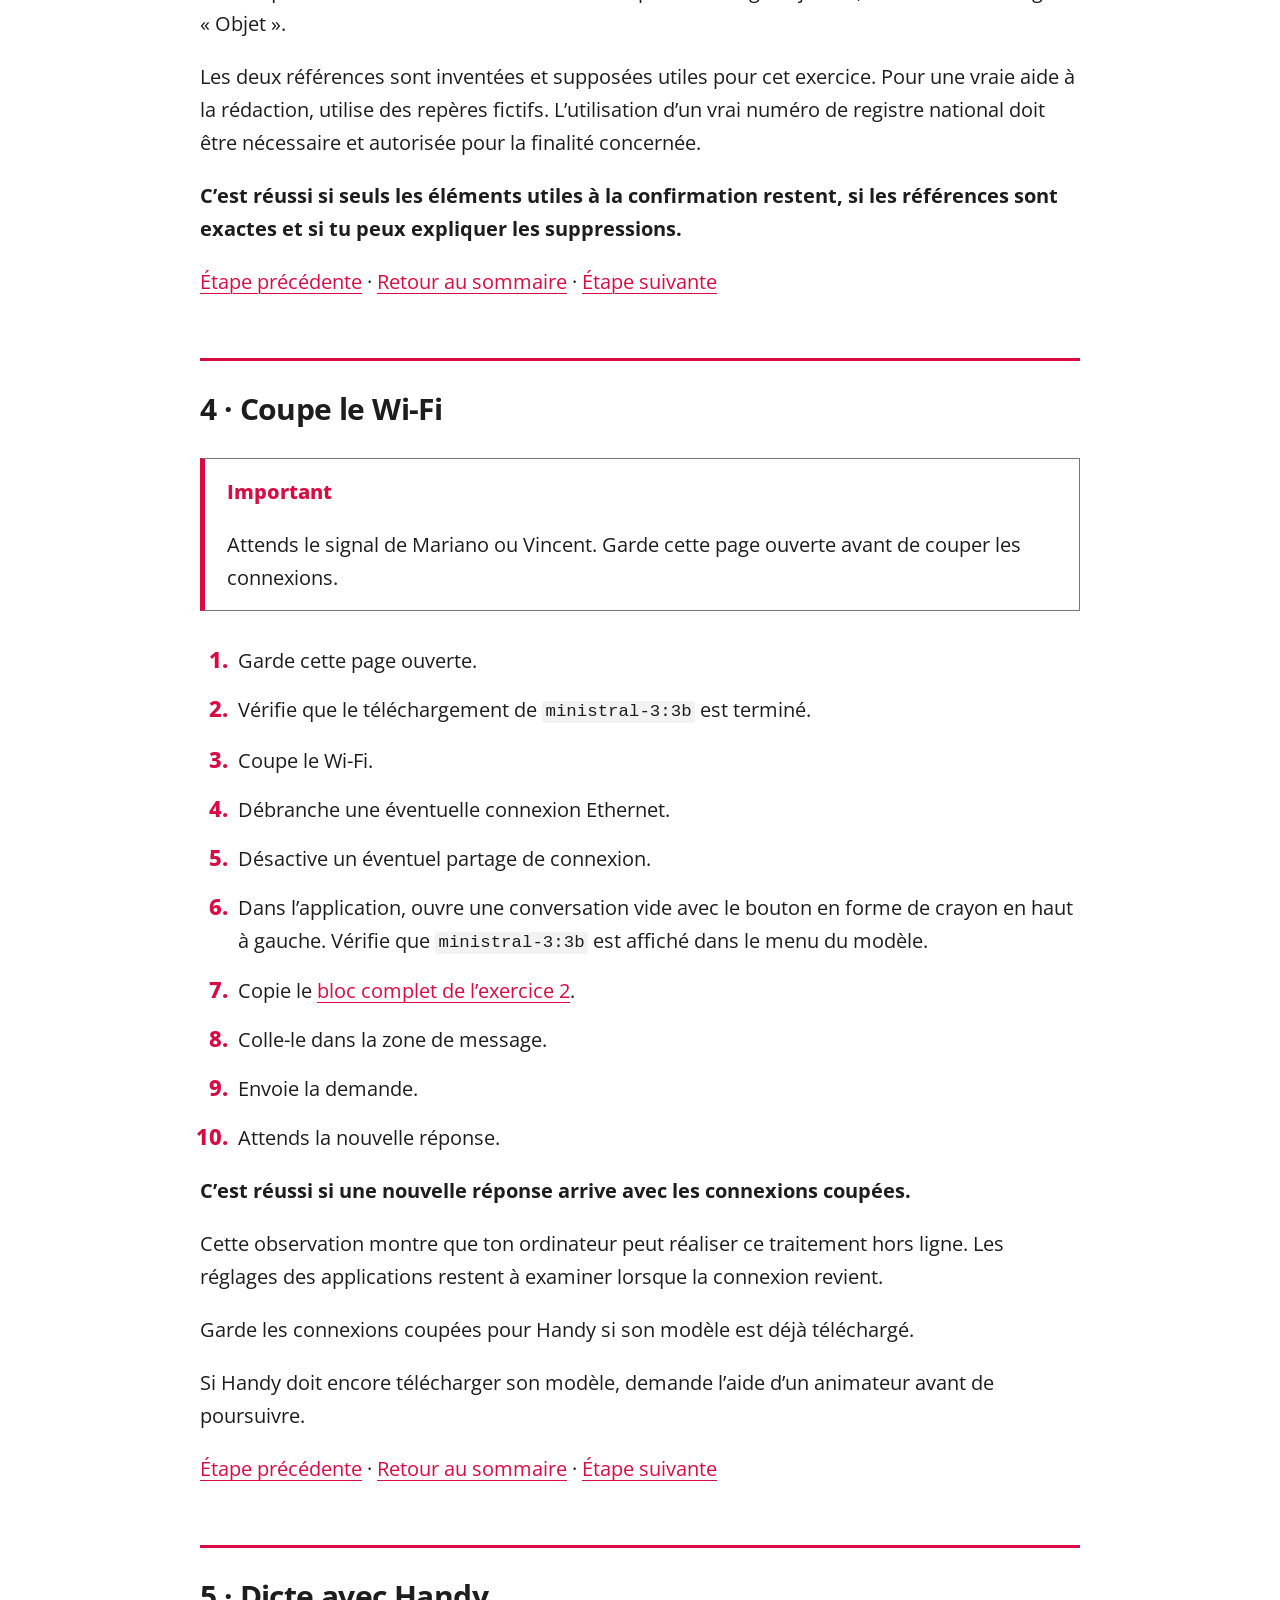
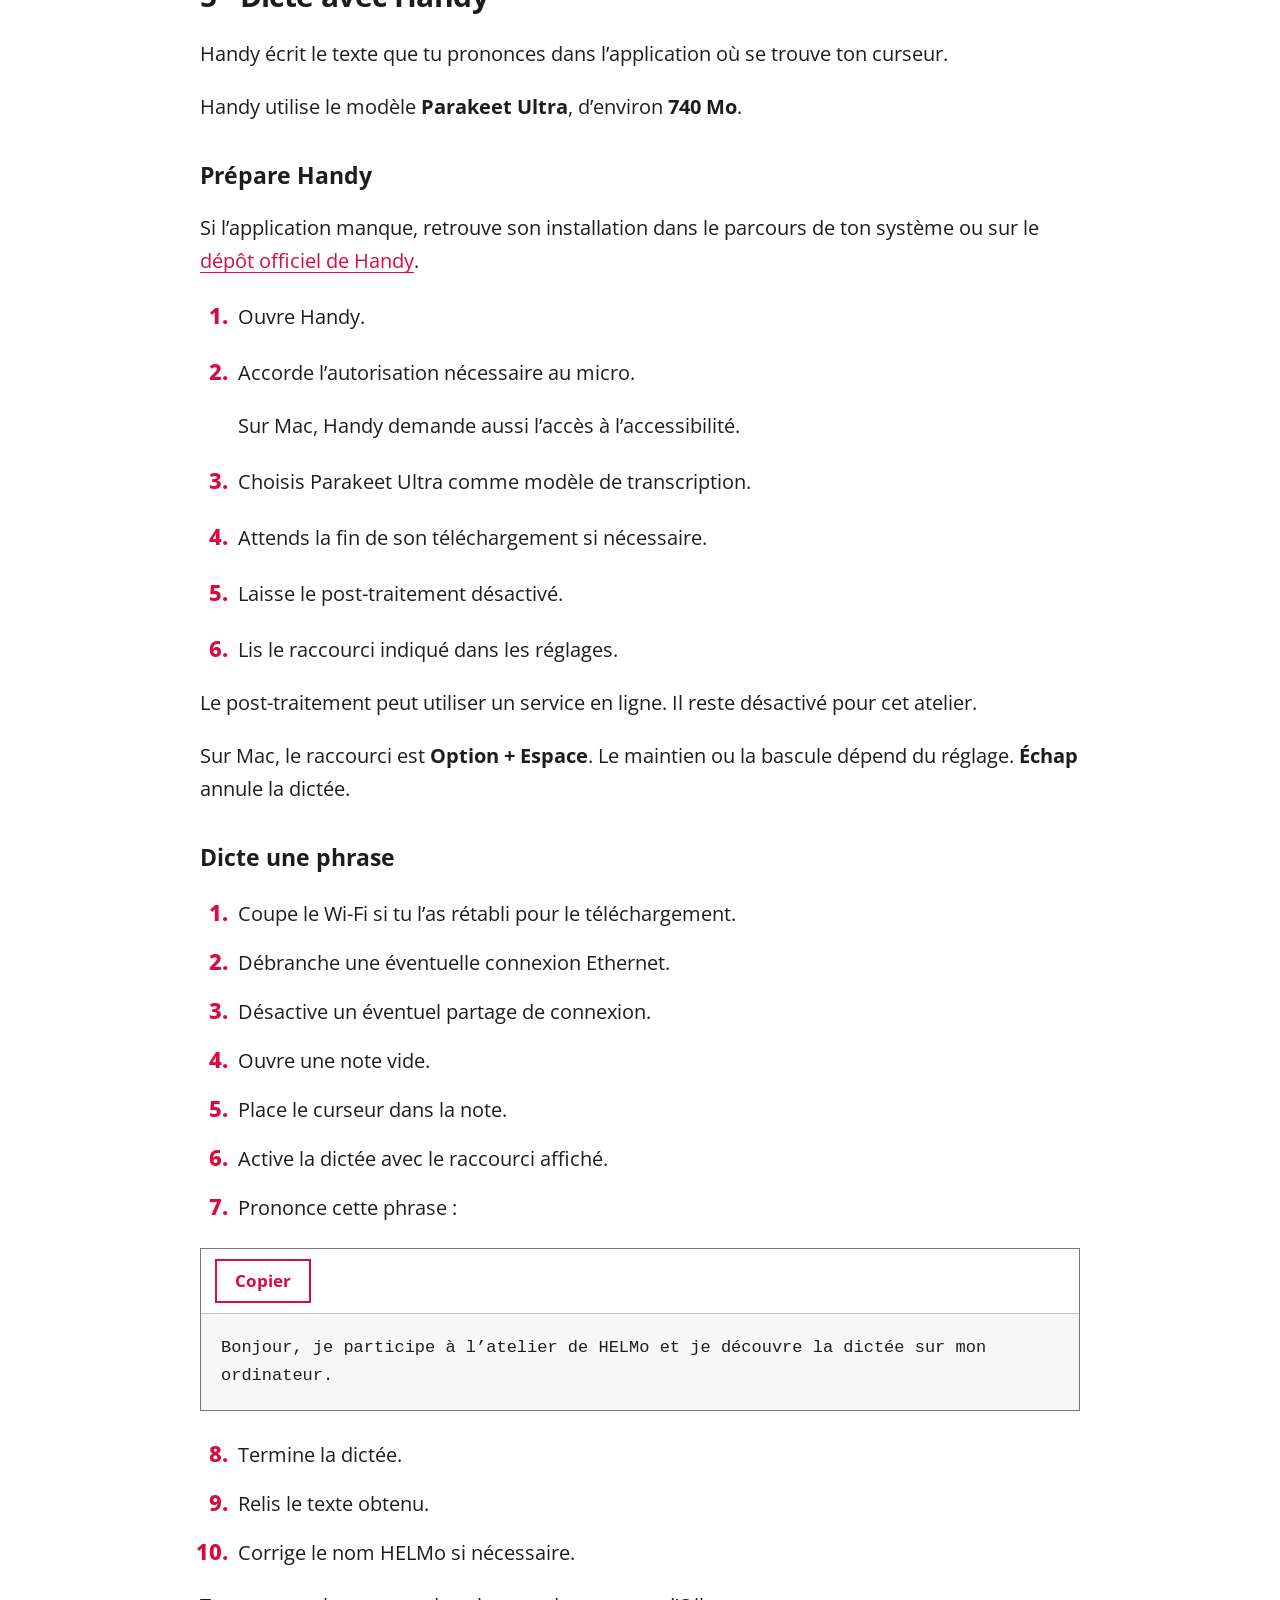
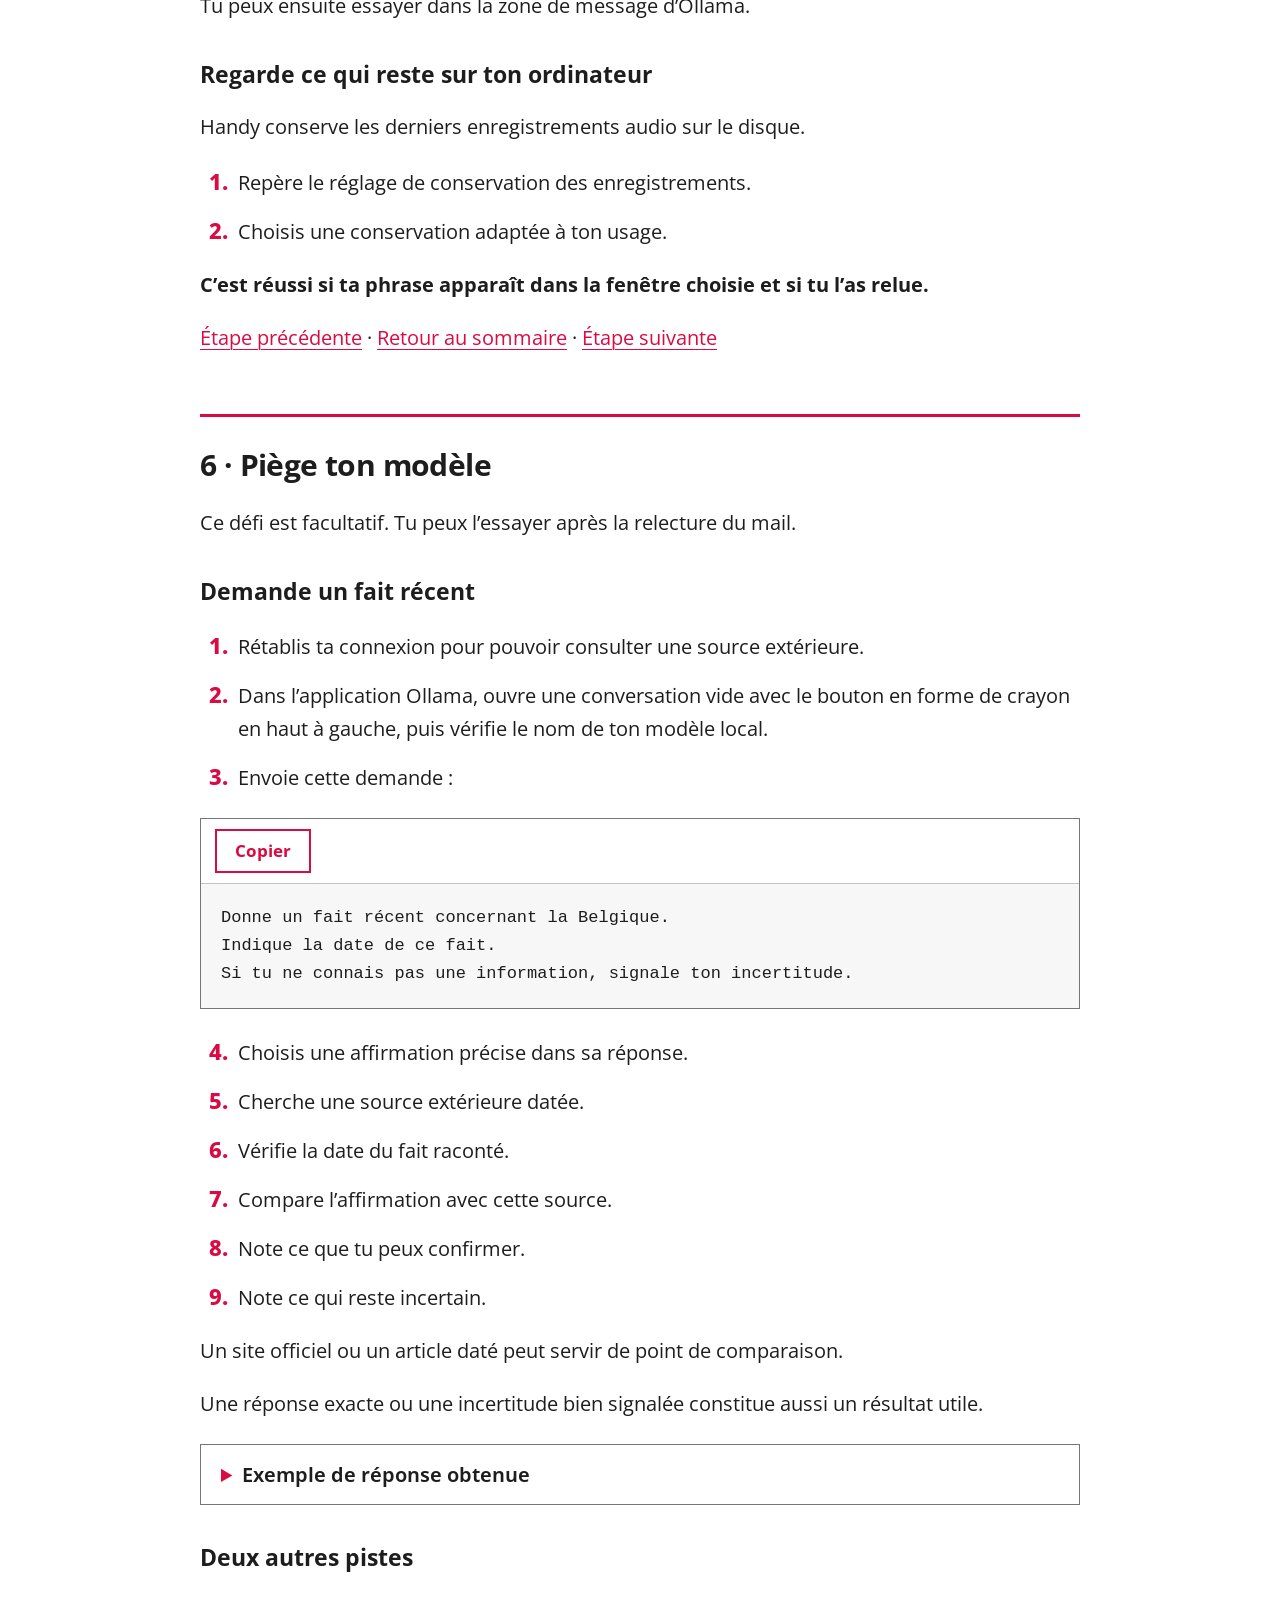
==== commit 721464b4: "Page de l'atelier : liens LinkedIn des deux animateurs Co-Authored-By: Claude <noreply@anthropic.com" ====
--- a/docs/jour-j/index.html
+++ b/docs/jour-j/index.html
@@ -19,7 +19,7 @@
 <h1 id="lia-locale-sur-ton-ordinateur">L’IA locale sur ton ordinateur</h1>
 <p><strong>Le jour J, pas à pas</strong><br>
 Vendredi 20 novembre 2026 · HELMo · Digital Change with Ethics<br>
-Avec Mariano Sanfilippo et Vincent Daron</p>
+Avec <a href="https://www.linkedin.com/in/marianosanfilippo/">Mariano Sanfilippo</a> et <a href="https://www.linkedin.com/in/vincent-daron-35757a2ab/">Vincent Daron</a></p>
 <p>Sophie peut-elle se faire aider par une IA sans que son mail quitte son ordinateur ? Tu vas l’essayer avec un mail entièrement fictif.</p>
 <p>Garde cette page à côté d’Ollama pour suivre les gestes. Les exemples utilisent <strong><code>ministral-3:3b</code></strong>. Si tu as téléchargé un modèle plus gros, tu peux l’essayer à la place. Tu pourras reprendre les étapes chez toi.</p>
 <p><a id="sommaire"></a></p>
@@ -511,7 +511,7 @@
 </ol>
 <p>Qwen peut prendre du temps avant d’afficher sa réponse.</p>
 <p><strong>C’est réussi si tu peux décrire une différence observée entre les réponses.</strong></p>
-<p><a href="#etape-7">Étape précédente</a> · <a href="#sommaire">Retour au sommaire</a> · <a href="#etape-8">Étape suivante</a></p>
+<p><a href="#etape-6">Étape précédente</a> · <a href="#sommaire">Retour au sommaire</a> · <a href="#etape-8">Étape suivante</a></p>
 <p><a id="etape-8"></a></p>
 <h2 id="8--change-de-harnais-avec-anythingllm">8 · Change de harnais avec AnythingLLM</h2>
 <p>Tu peux suivre la démonstration de Mariano, puis reprendre cette étape chez toi.</p>
@@ -651,6 +651,7 @@
 <li>Conserve le message d’erreur exact si tu demandes de l’aide.</li>
 </ol>
 <p><strong>C’est réussi si tu sais quelle étape reprendre et où retrouver les consignes.</strong></p>
+<p>Pour garder le contact, retrouve <a href="https://www.linkedin.com/in/marianosanfilippo/">Mariano Sanfilippo</a> et <a href="https://www.linkedin.com/in/vincent-daron-35757a2ab/">Vincent Daron</a> sur LinkedIn.</p>
 <p><a href="./">Page de l’atelier</a> · <a href="../">Dépôt d’installation</a></p>
 <p><a href="#etape-9">Étape précédente</a> · <a href="#sommaire">Retour au sommaire</a></p>
 </article></main>
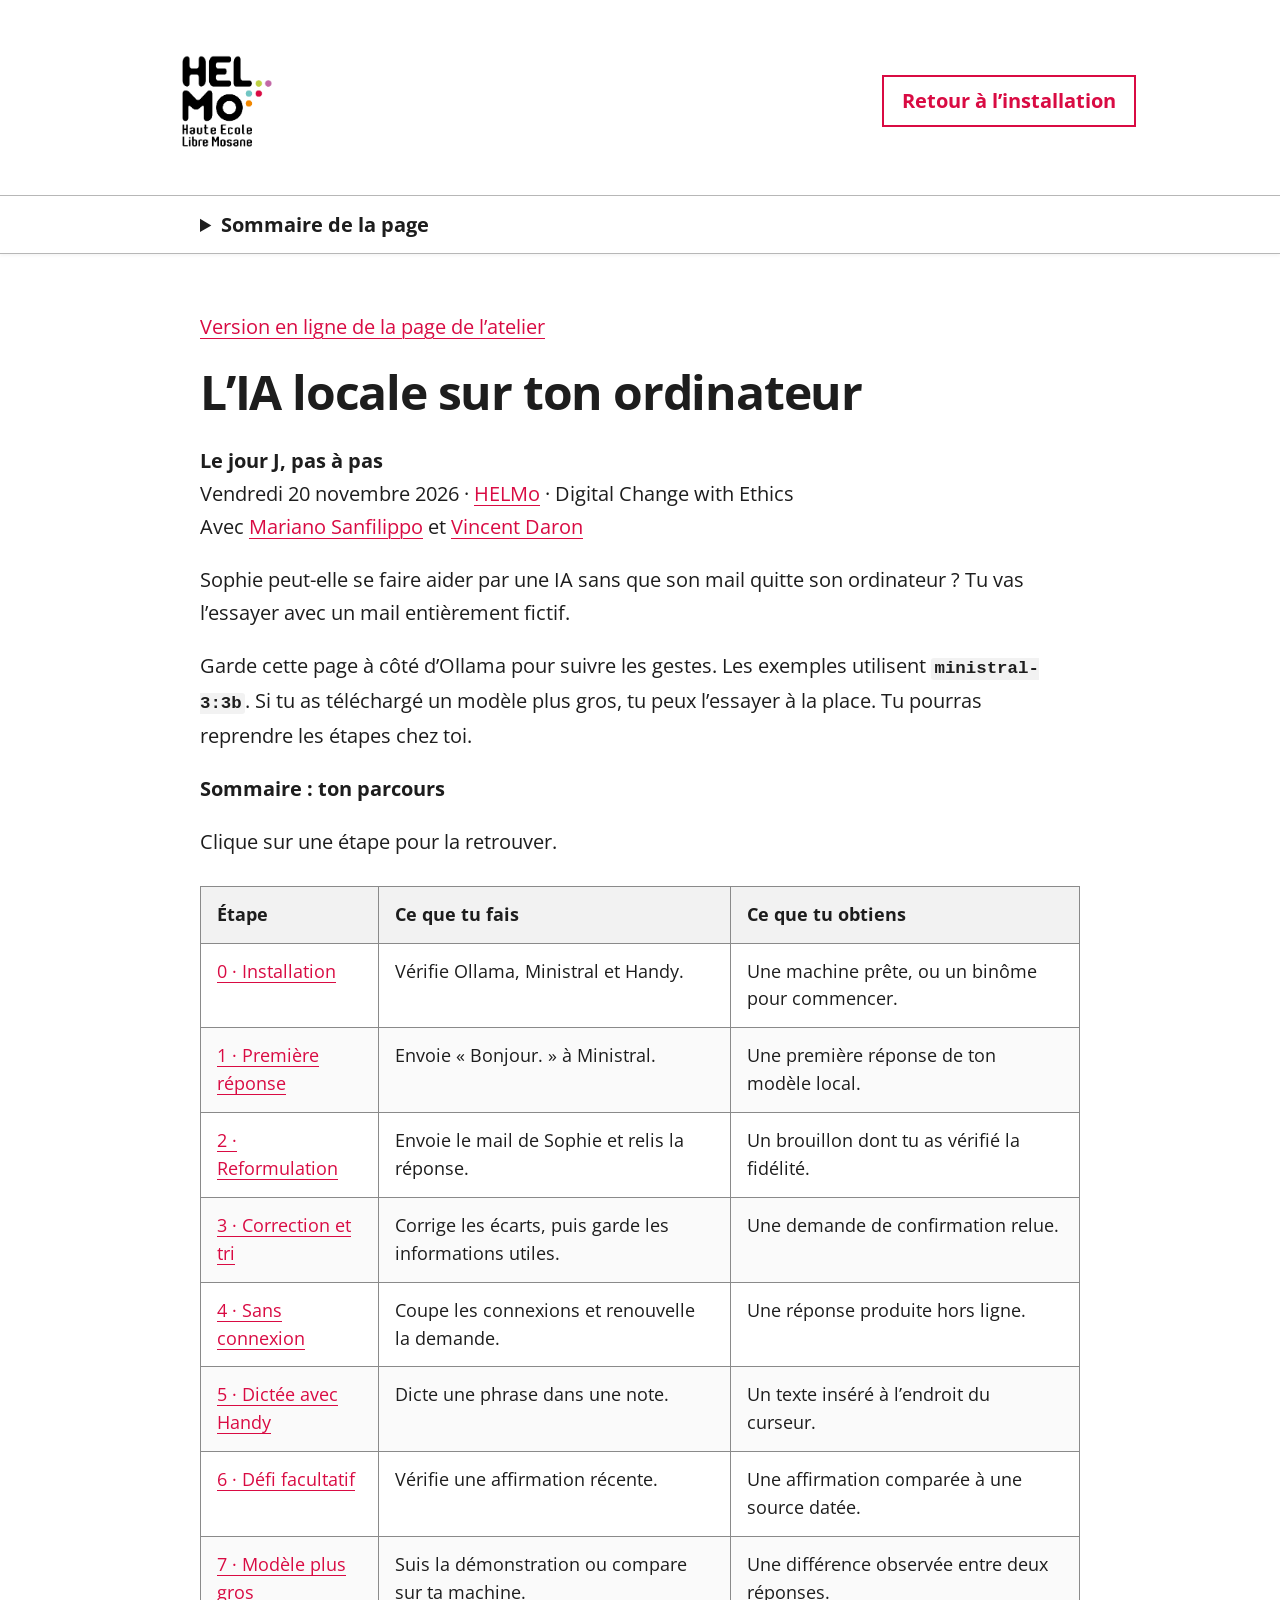
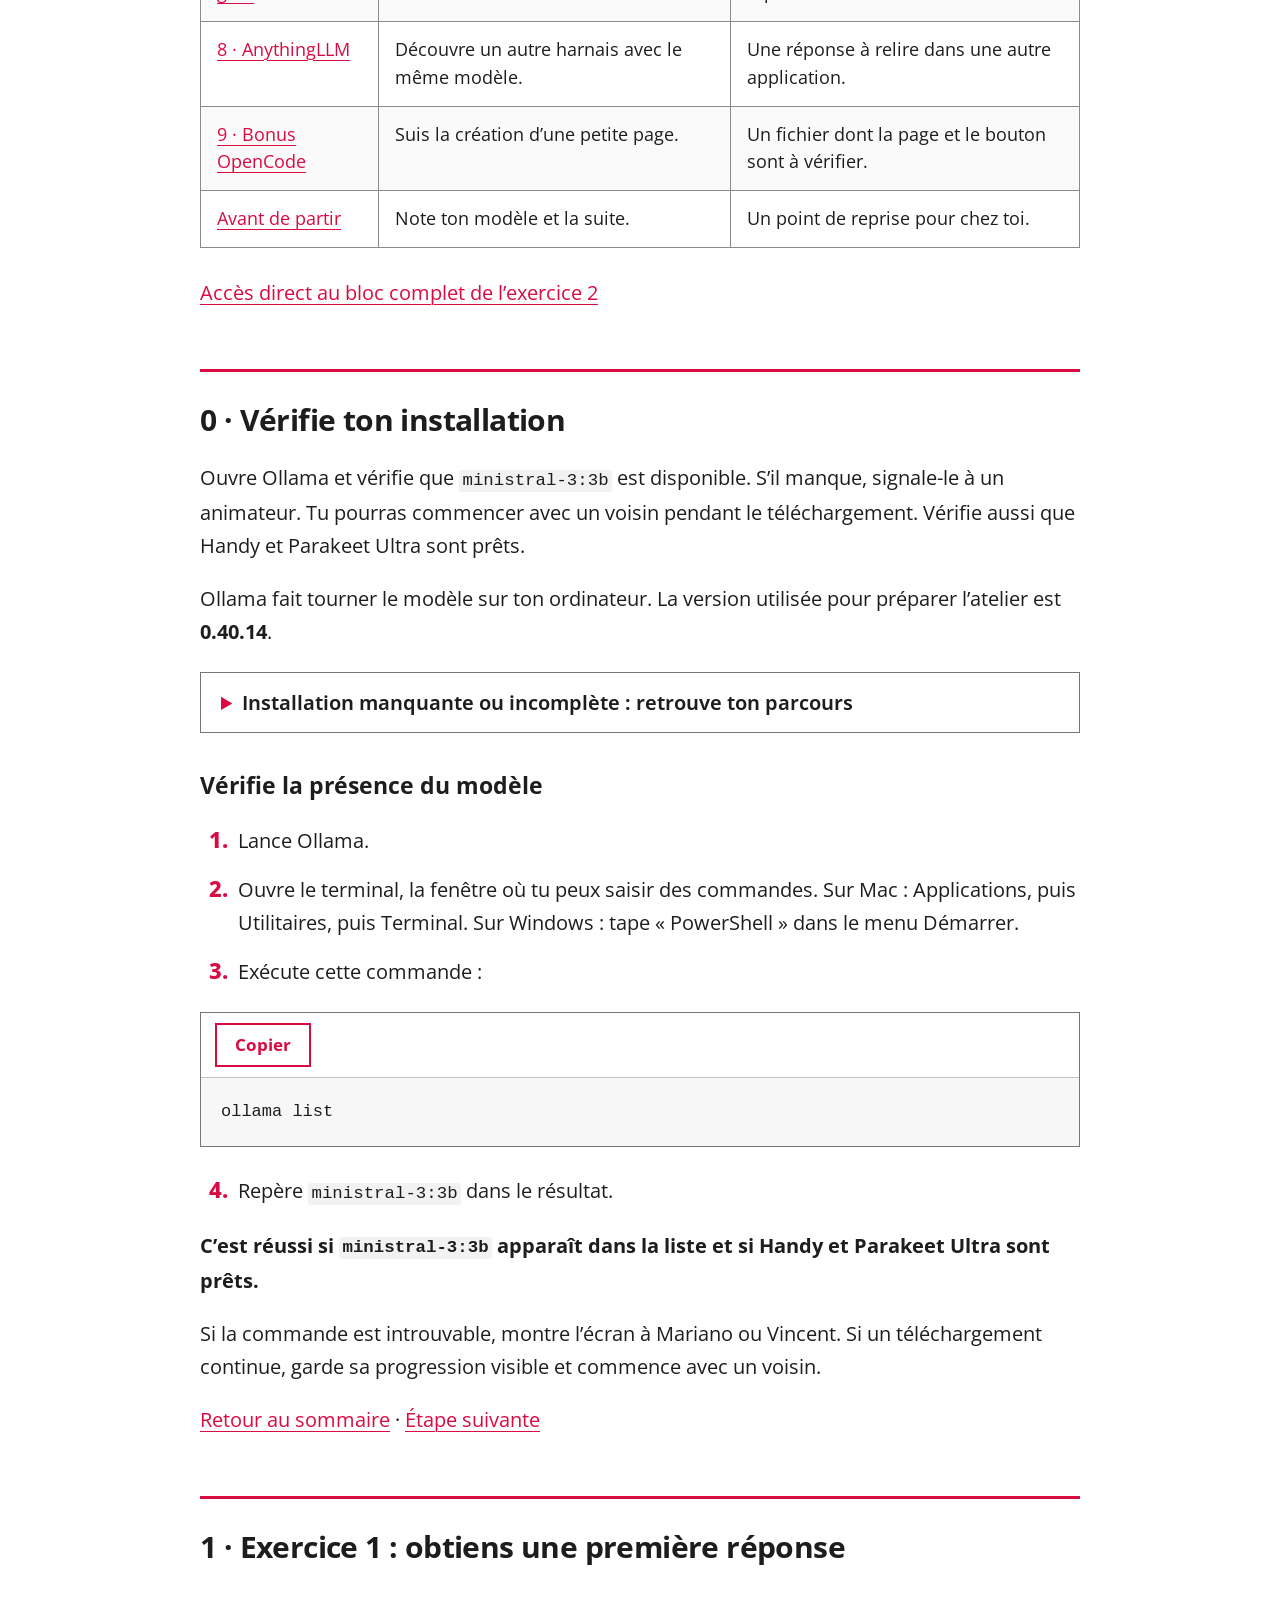
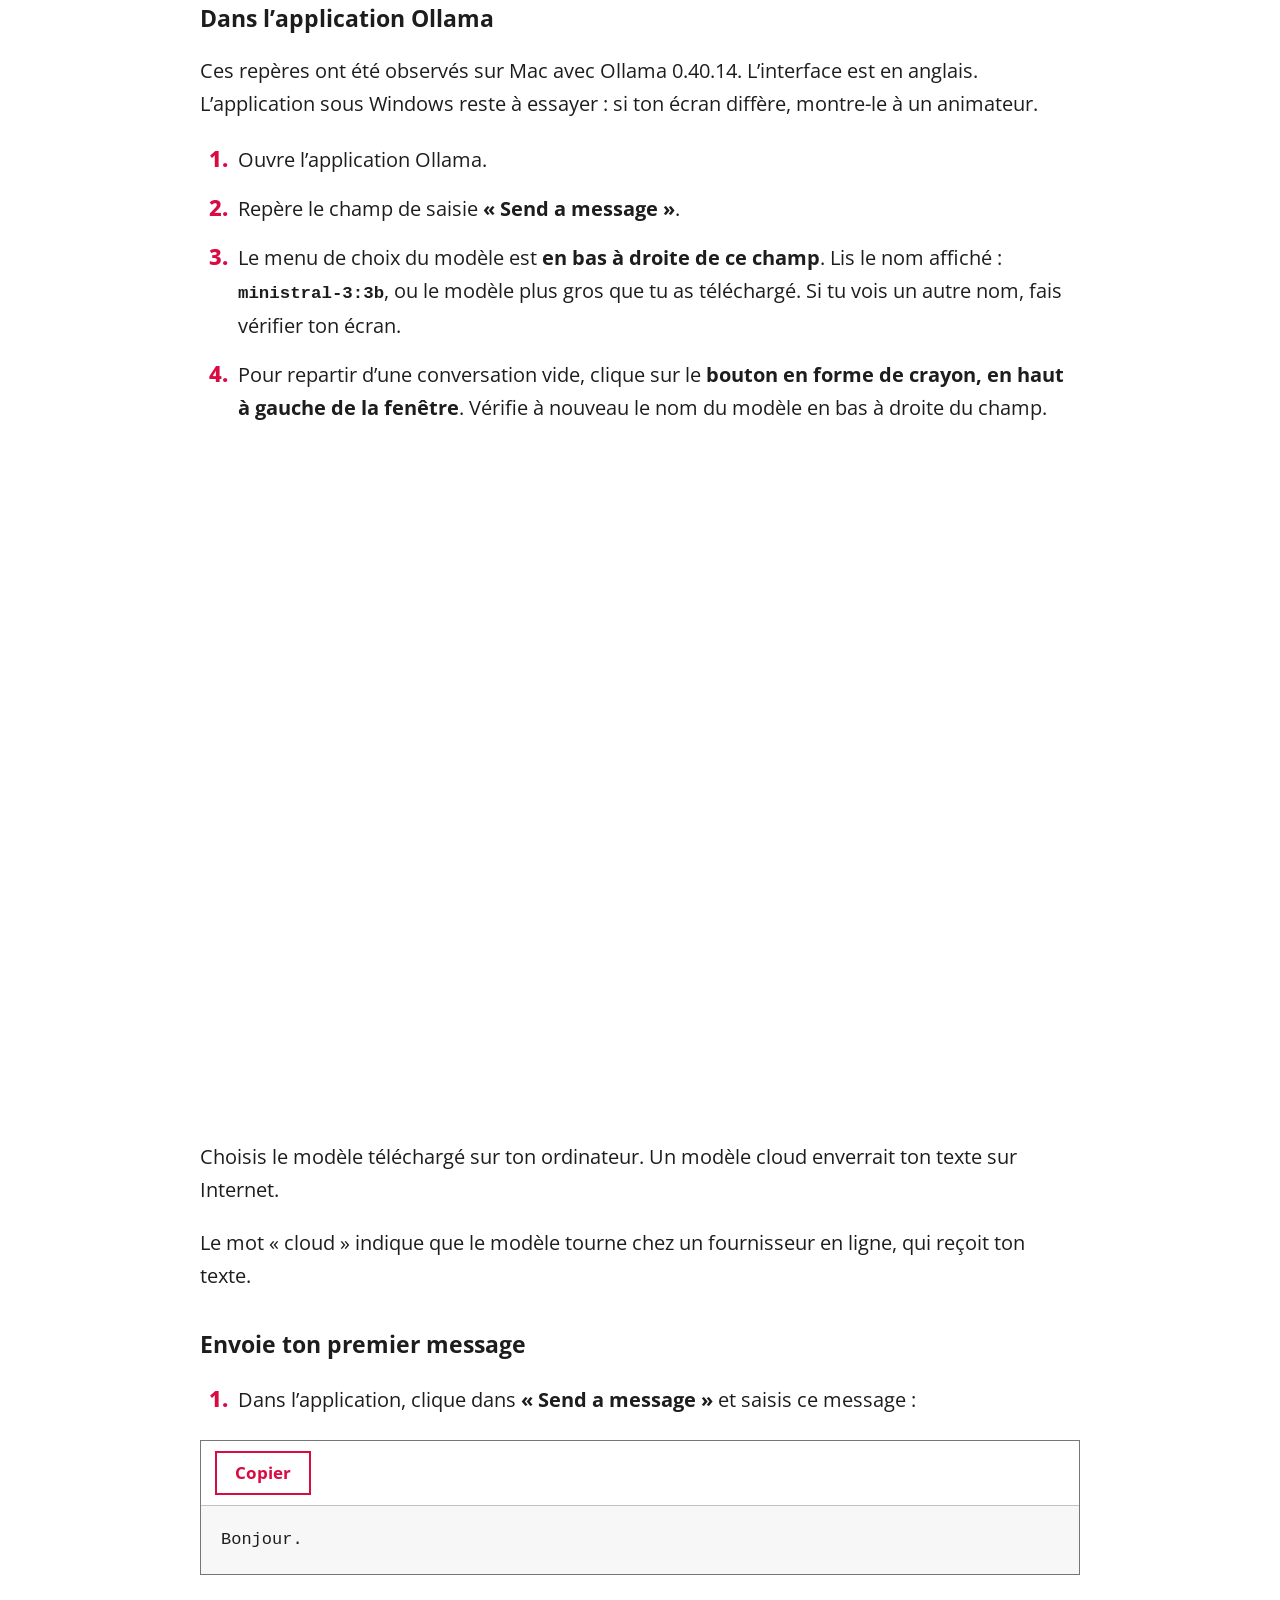
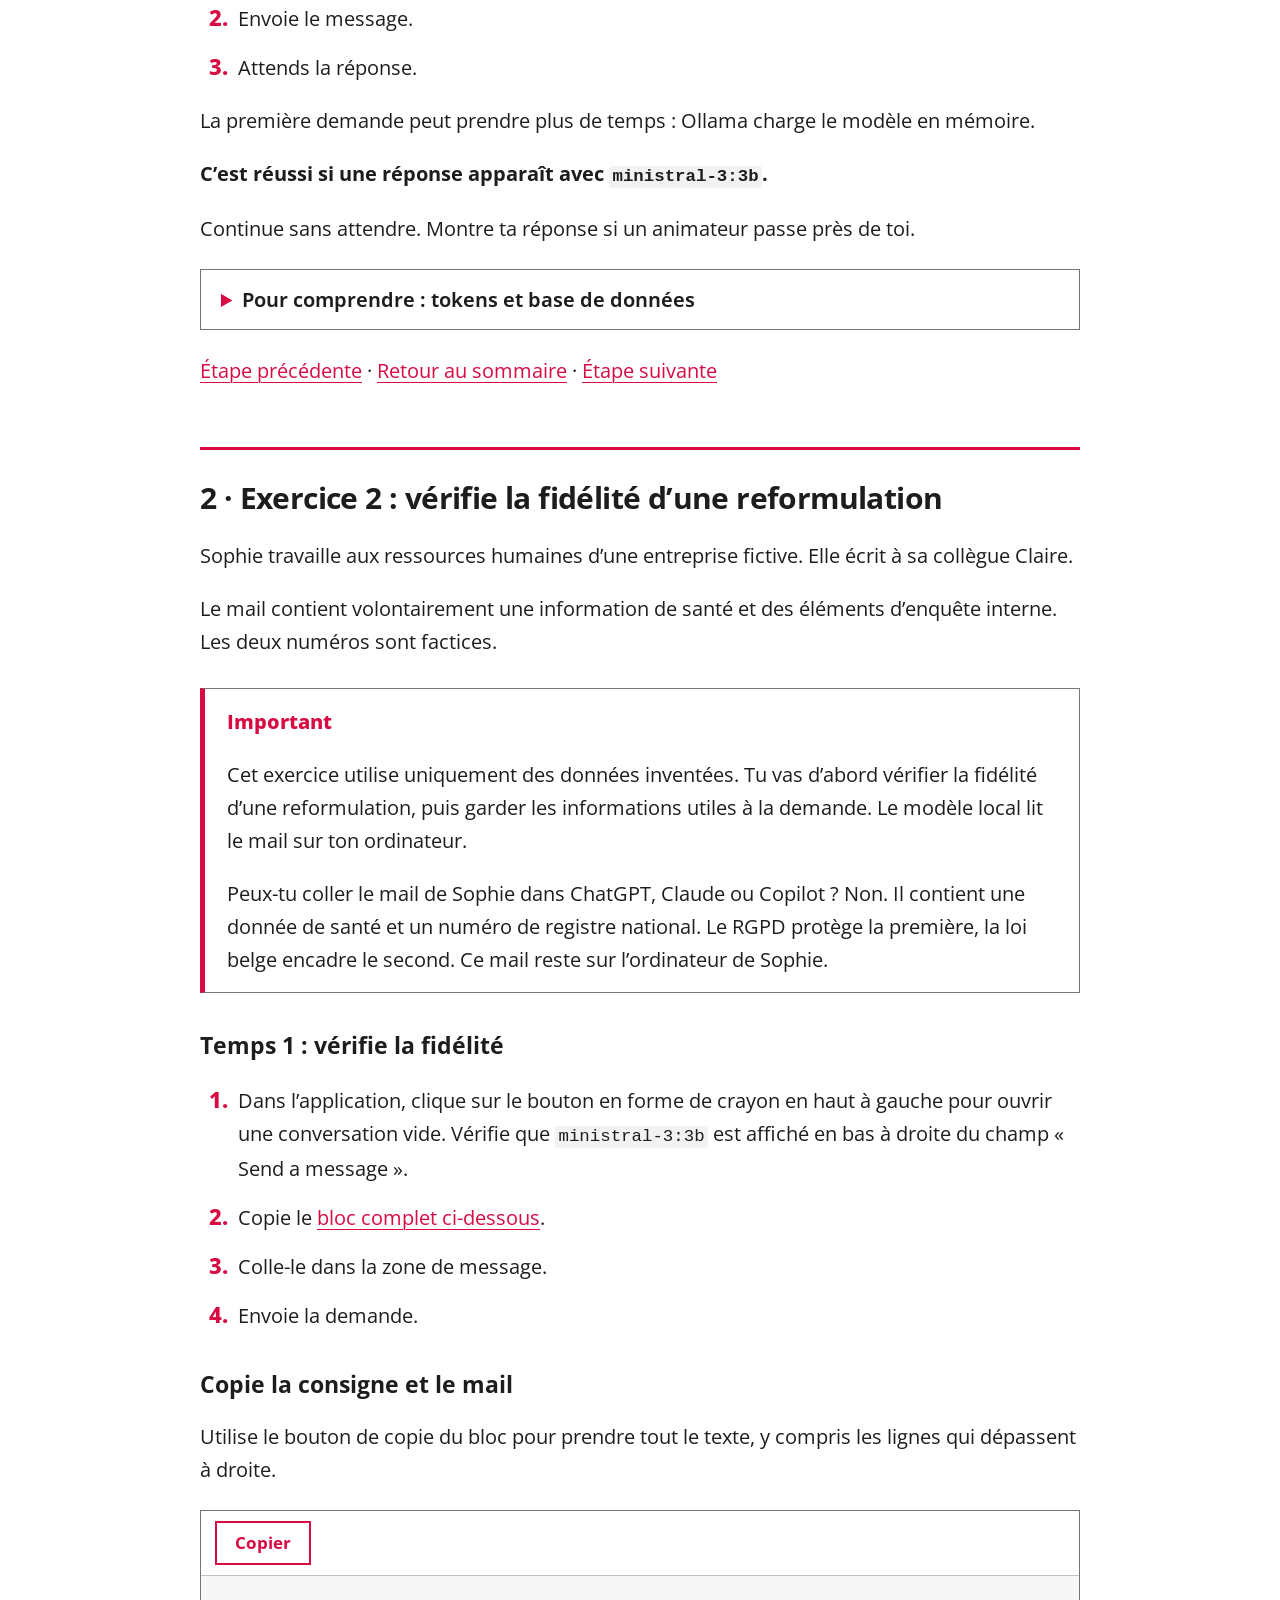
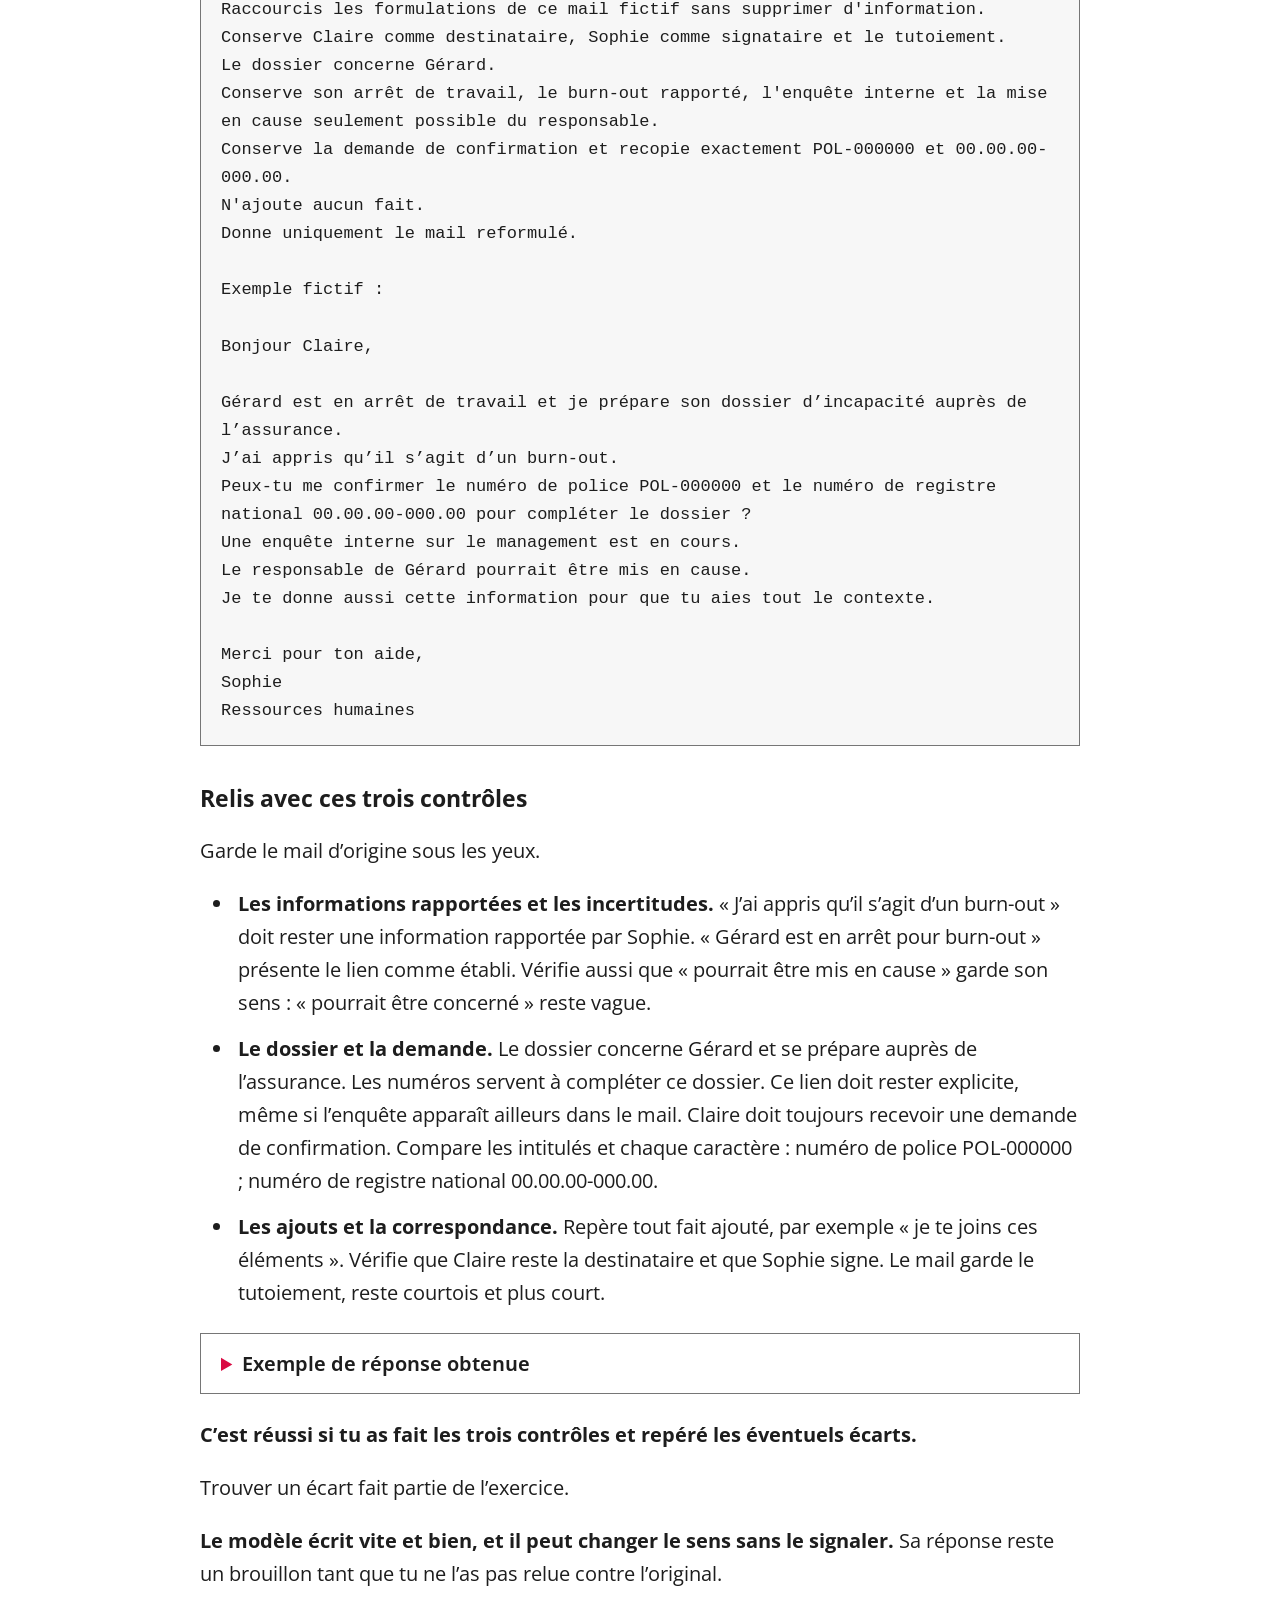
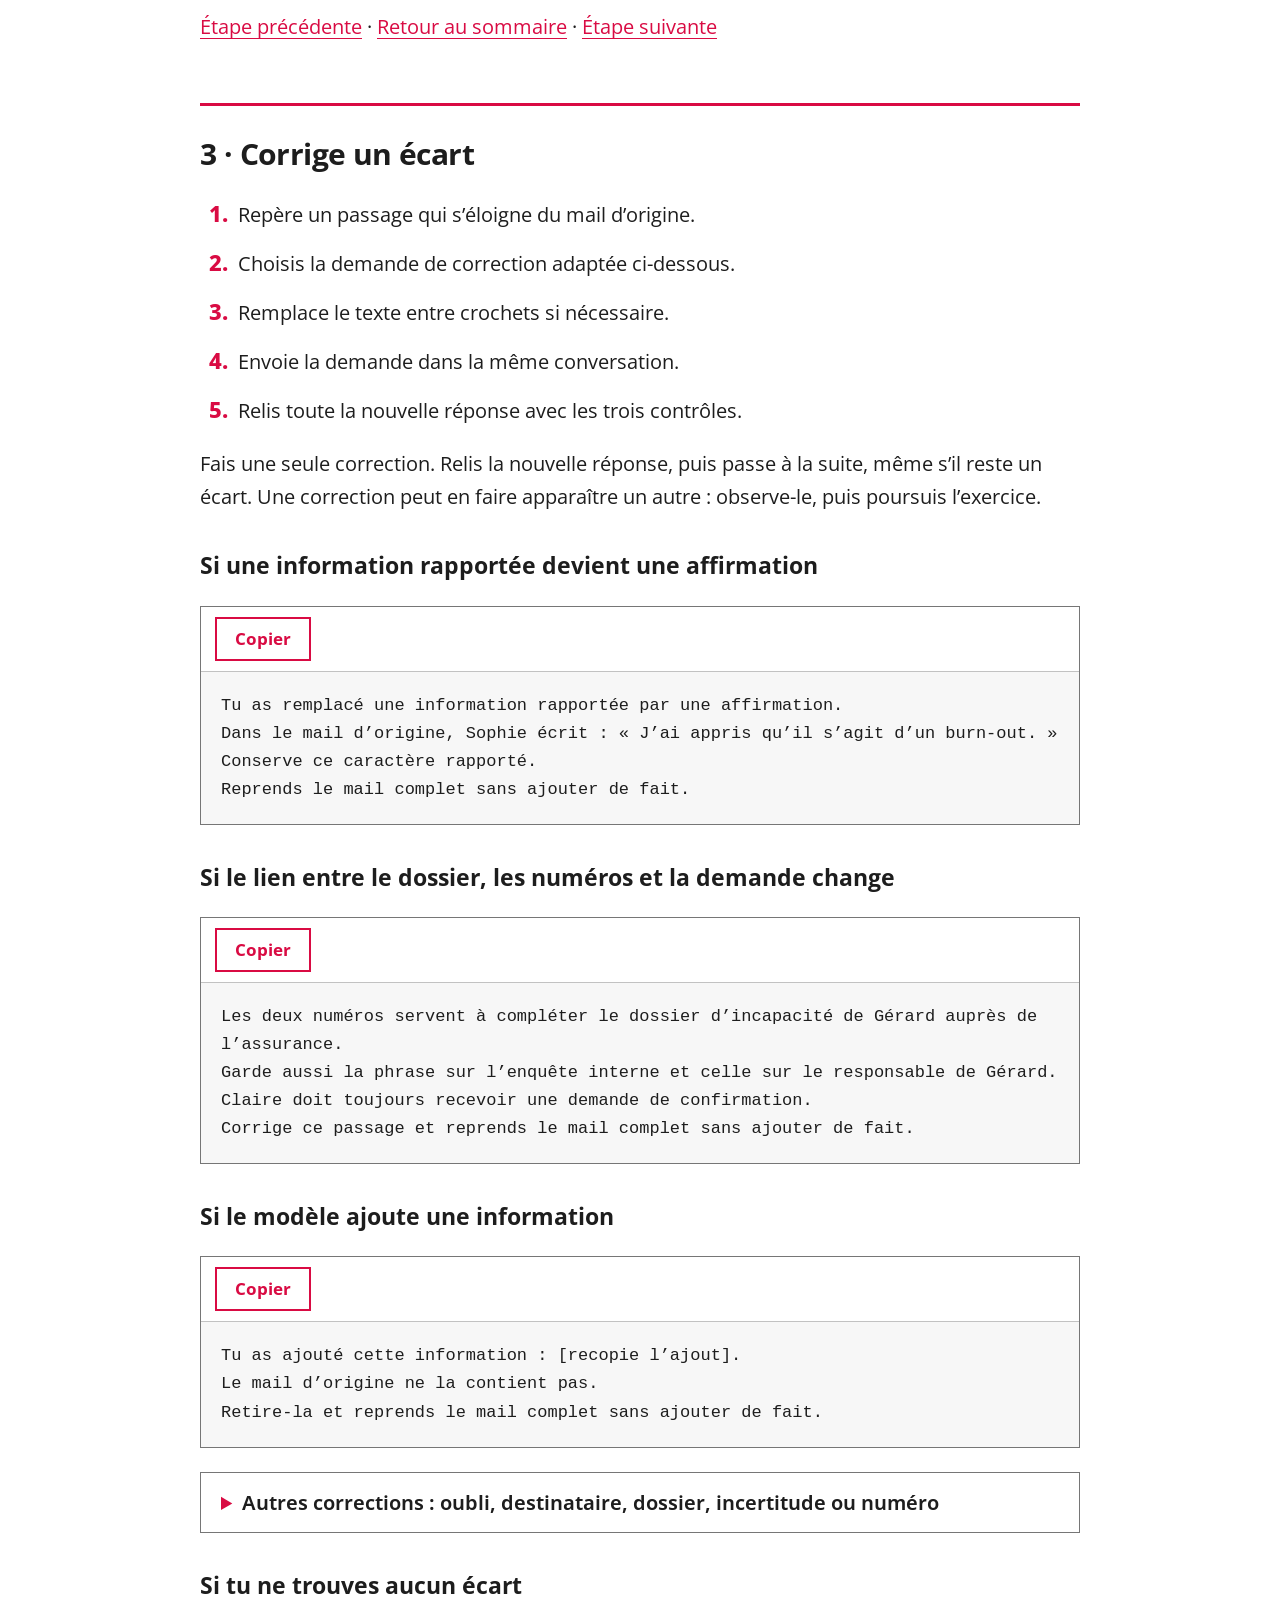
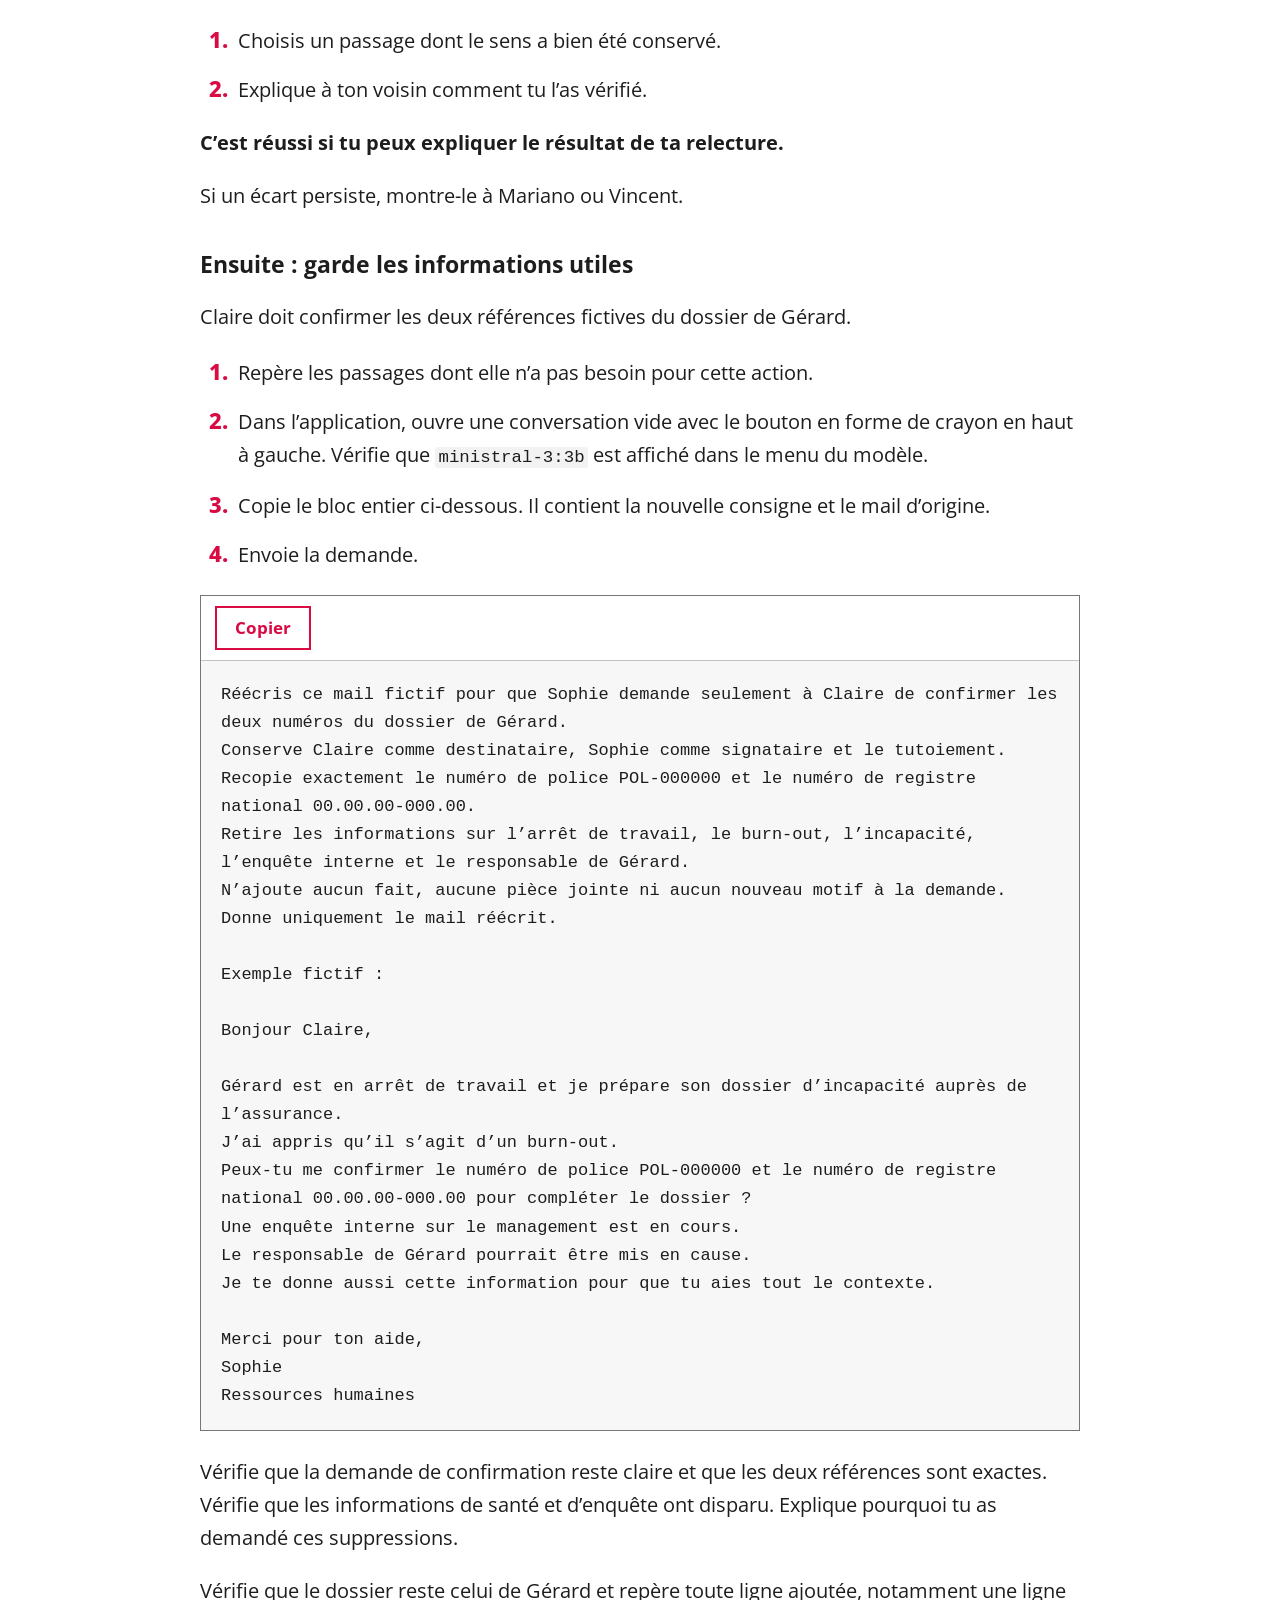
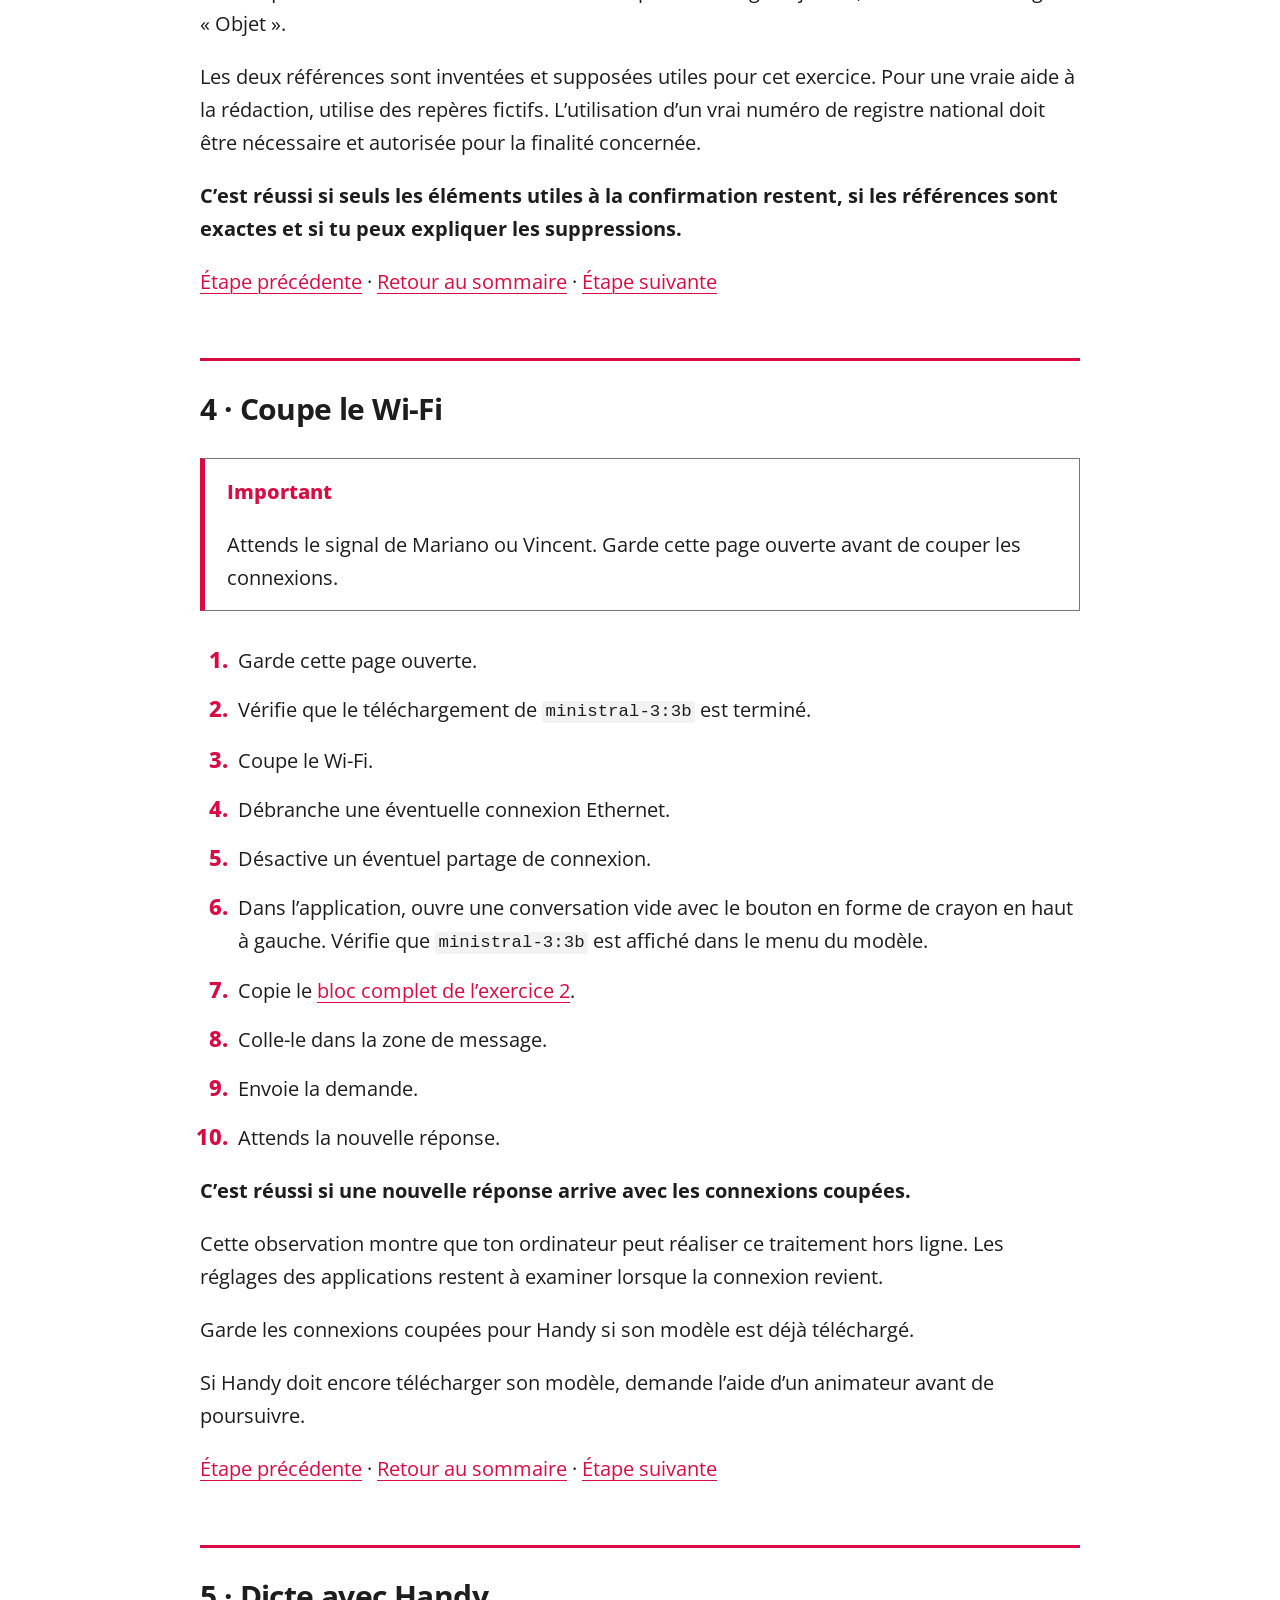
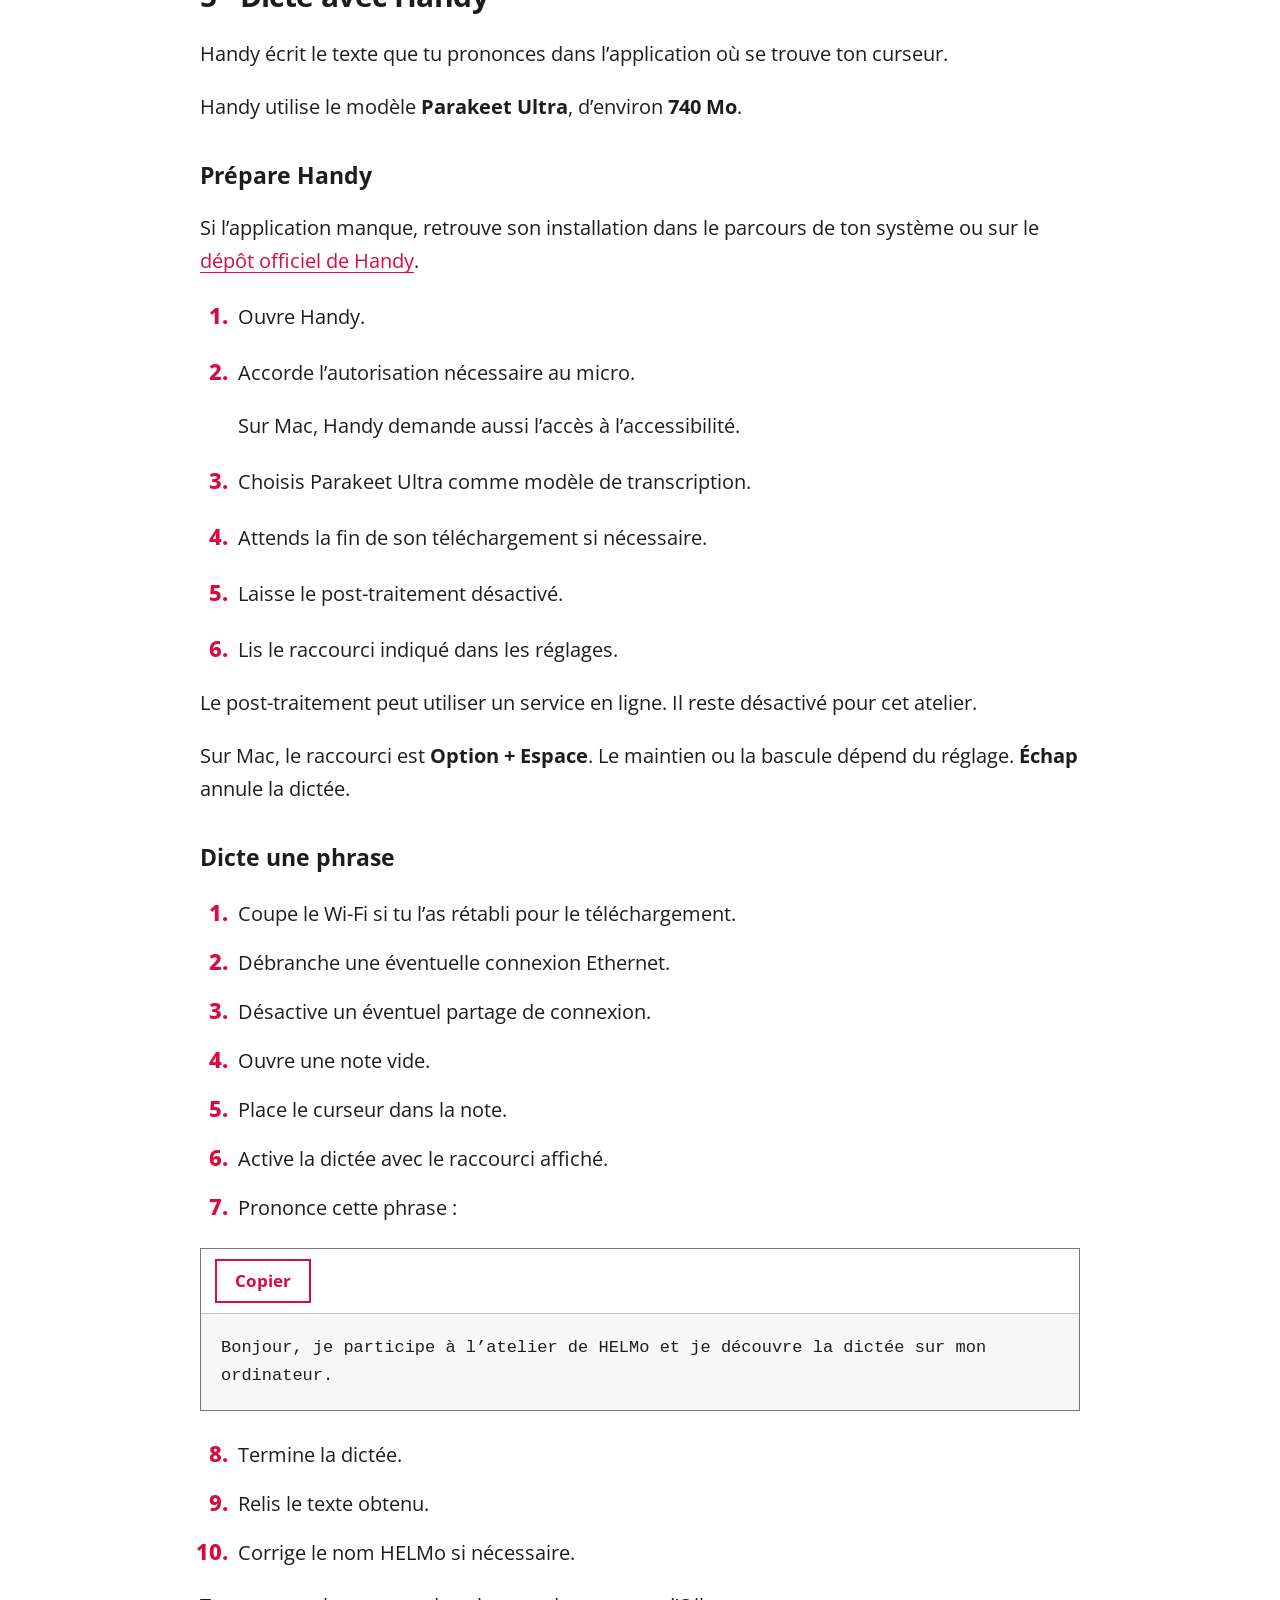
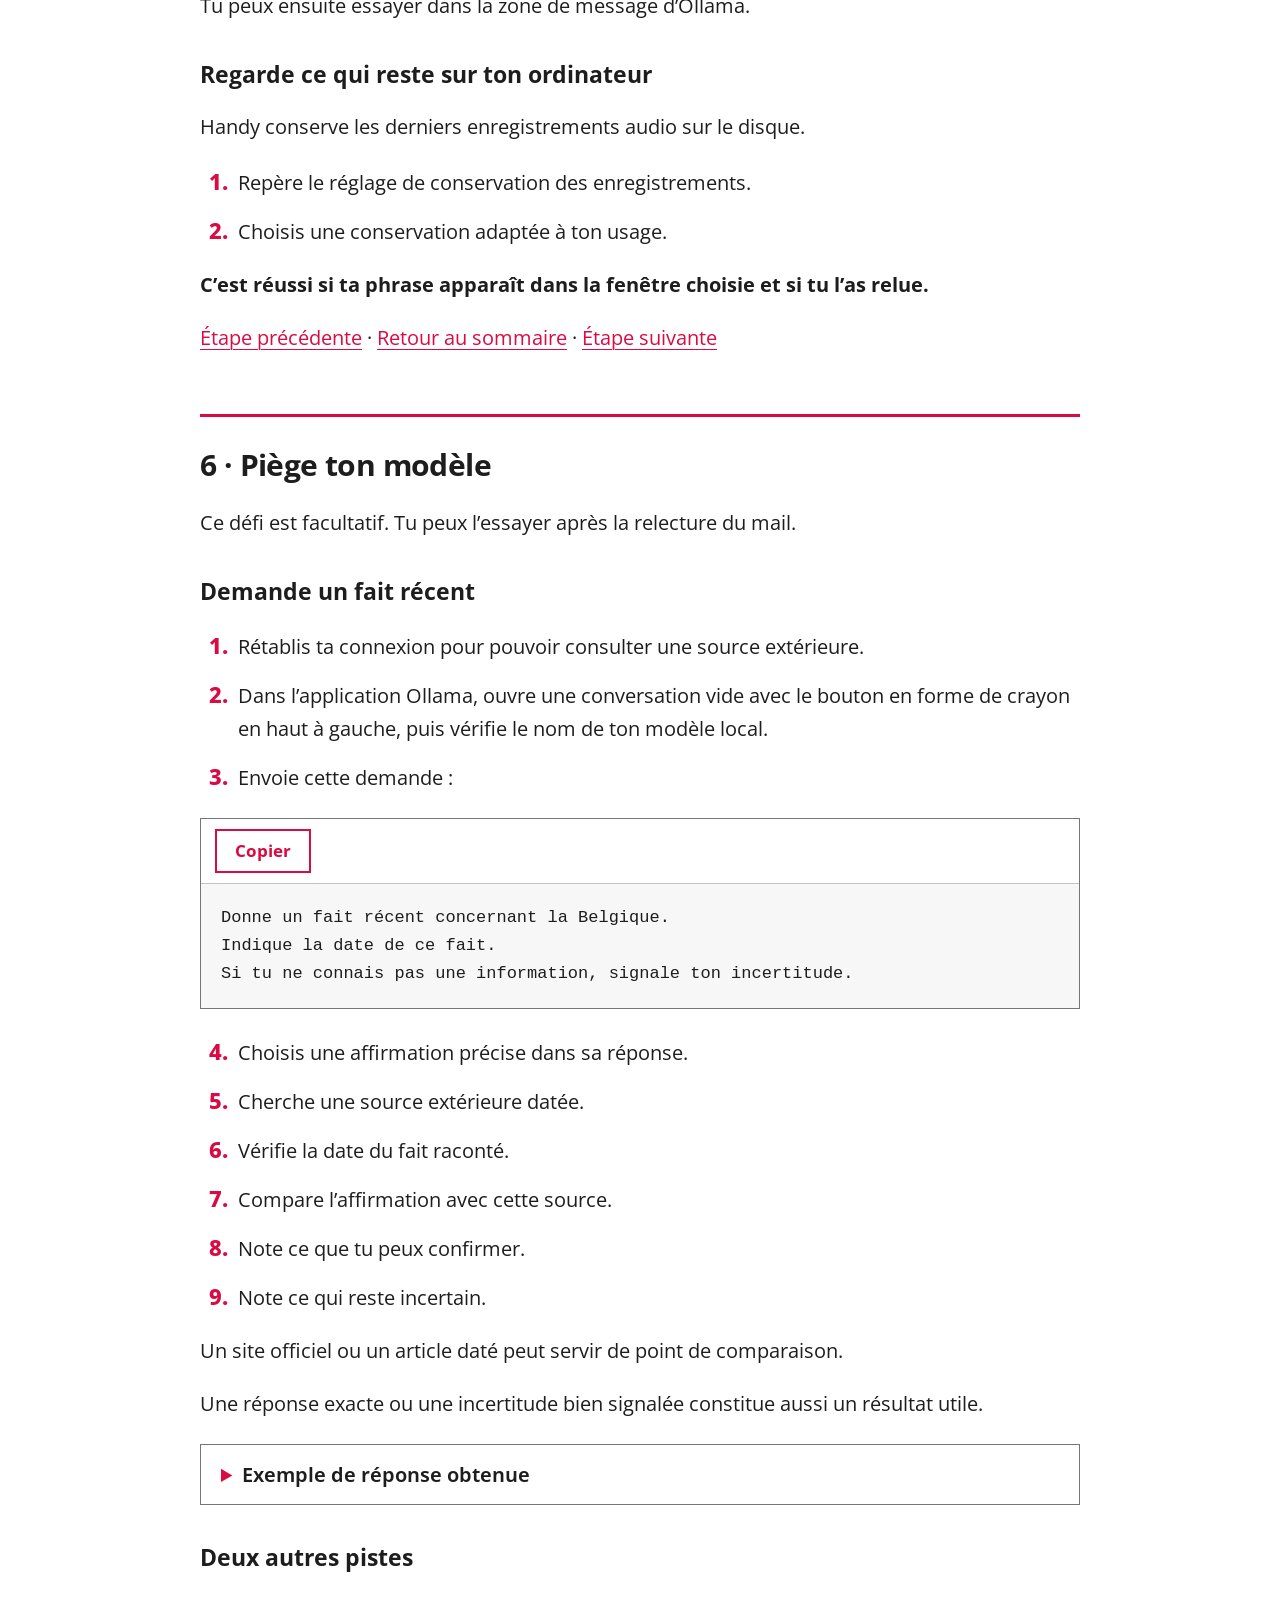
==== commit bd393a4b: "Site de l'atelier : logo et mention HELMo lies a helmo.be Co-Authored-By: Claude <noreply@anthropic." ====
--- a/docs/jour-j/index.html
+++ b/docs/jour-j/index.html
@@ -13,12 +13,12 @@
 </head>
 <body>
 <a class="skip-link" href="#contenu">Aller au contenu</a>
-<header class="site-header"><a class="logo-zone" href="../" aria-label="HELMo, accueil de l’installation"><img src="../assets/logo-helmo.png" alt="HELMo" width="120" height="120"></a><nav aria-label="Pages de l’atelier"><a class="main-link" href="../">Retour à l’installation</a></nav></header>
+<header class="site-header"><a class="logo-zone" href="https://www.helmo.be/" aria-label="HELMo, site de la haute école"><img src="../assets/logo-helmo.png" alt="HELMo" width="120" height="120"></a><nav aria-label="Pages de l’atelier"><a class="main-link" href="../">Retour à l’installation</a></nav></header>
 <nav class="page-toc" aria-label="Étapes de cette page"><details><summary>Sommaire de la page</summary><ol><li><a href="#etape-0">0 · Vérifie ton installation</a></li><li><a href="#etape-1">1 · Exercice 1 : obtiens une première réponse</a></li><li><a href="#etape-2">2 · Exercice 2 : vérifie la fidélité d’une reformulation</a></li><li><a href="#etape-3">3 · Corrige un écart</a></li><li><a href="#etape-4">4 · Coupe le Wi-Fi</a></li><li><a href="#etape-5">5 · Dicte avec Handy</a></li><li><a href="#etape-6">6 · Piège ton modèle</a></li><li><a href="#etape-7">7 · Essaie un modèle plus gros</a></li><li><a href="#etape-8">8 · Change de harnais avec AnythingLLM</a></li><li><a href="#etape-9">9 · Bonus : crée un fichier avec OpenCode</a></li><li><a href="#avant-de-partir">Avant de partir</a></li></ol></details></nav>
 <main><article id="contenu" tabindex="-1"><p><a href="./">Version en ligne de la page de l’atelier</a></p>
 <h1 id="lia-locale-sur-ton-ordinateur">L’IA locale sur ton ordinateur</h1>
 <p><strong>Le jour J, pas à pas</strong><br>
-Vendredi 20 novembre 2026 · HELMo · Digital Change with Ethics<br>
+Vendredi 20 novembre 2026 · <a href="https://www.helmo.be/">HELMo</a> · Digital Change with Ethics<br>
 Avec <a href="https://www.linkedin.com/in/marianosanfilippo/">Mariano Sanfilippo</a> et <a href="https://www.linkedin.com/in/vincent-daron-35757a2ab/">Vincent Daron</a></p>
 <p>Sophie peut-elle se faire aider par une IA sans que son mail quitte son ordinateur ? Tu vas l’essayer avec un mail entièrement fictif.</p>
 <p>Garde cette page à côté d’Ollama pour suivre les gestes. Les exemples utilisent <strong><code>ministral-3:3b</code></strong>. Si tu as téléchargé un modèle plus gros, tu peux l’essayer à la place. Tu pourras reprendre les étapes chez toi.</p>
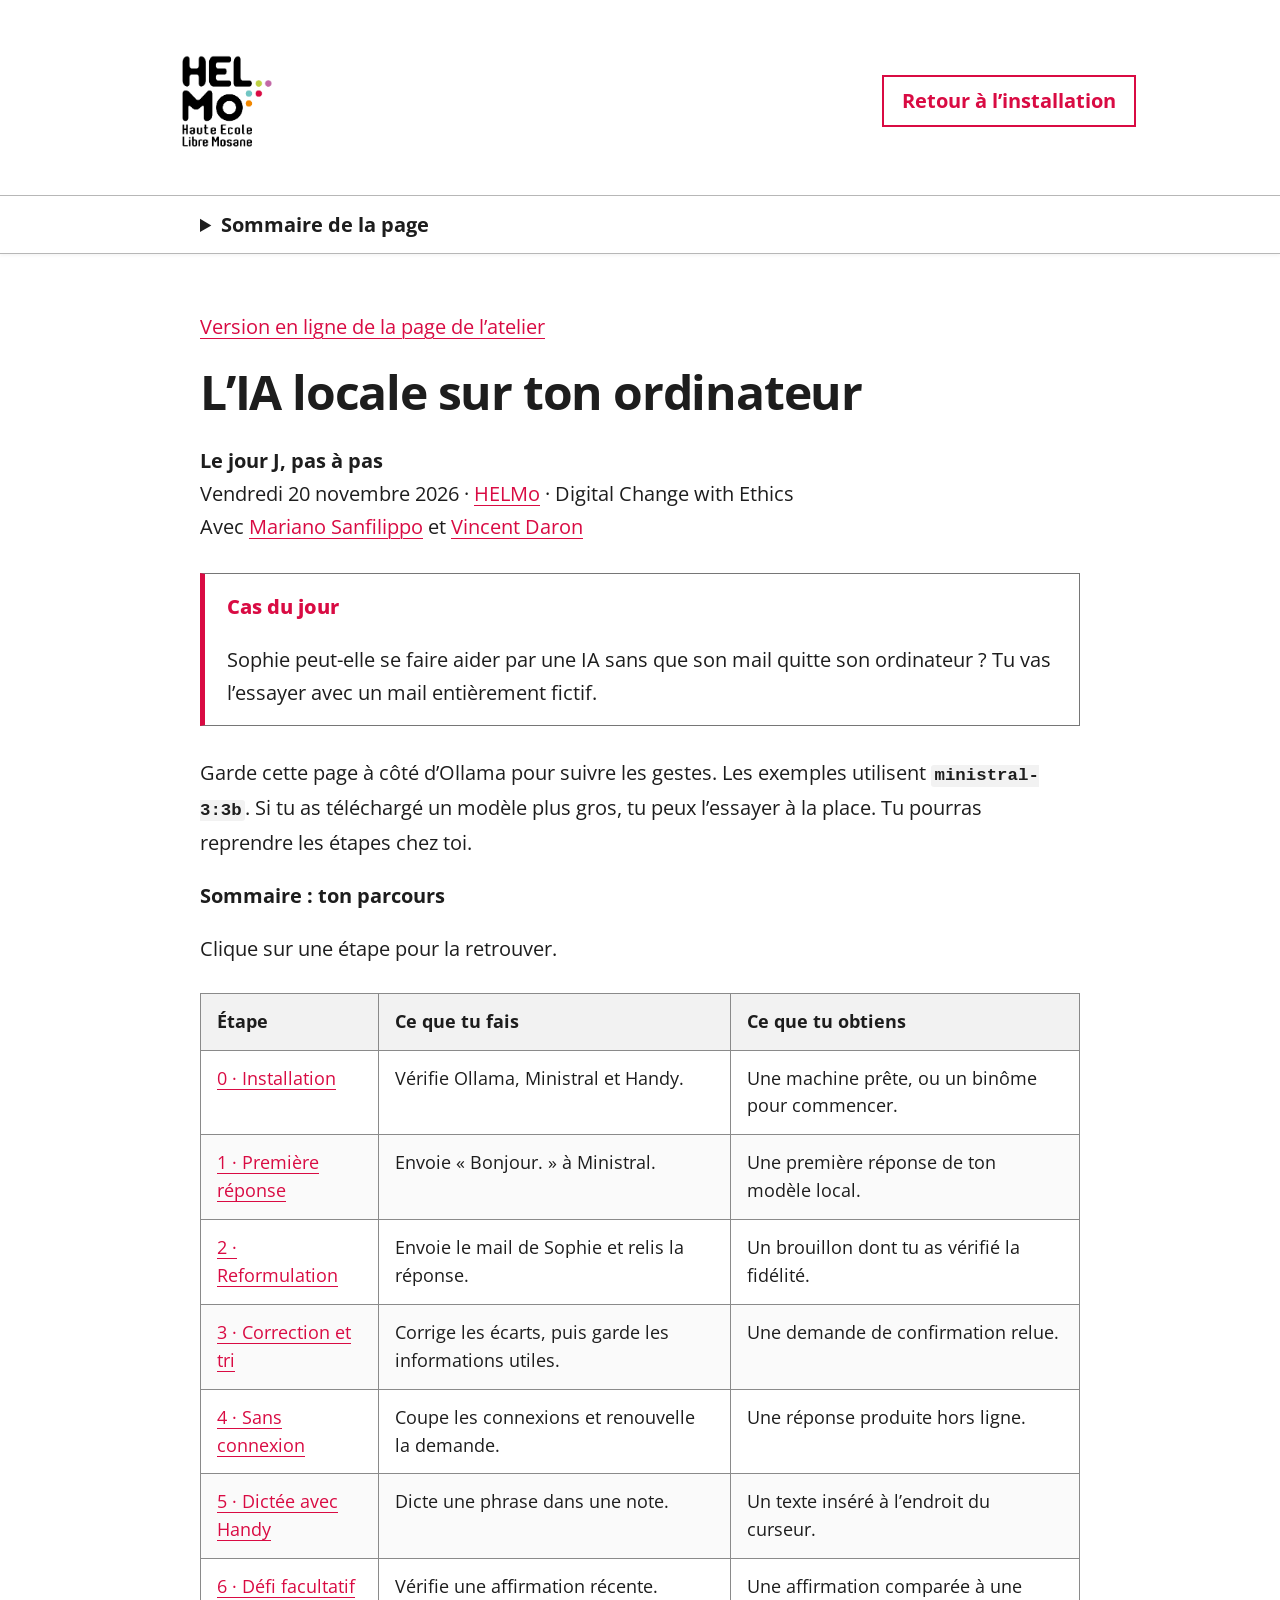
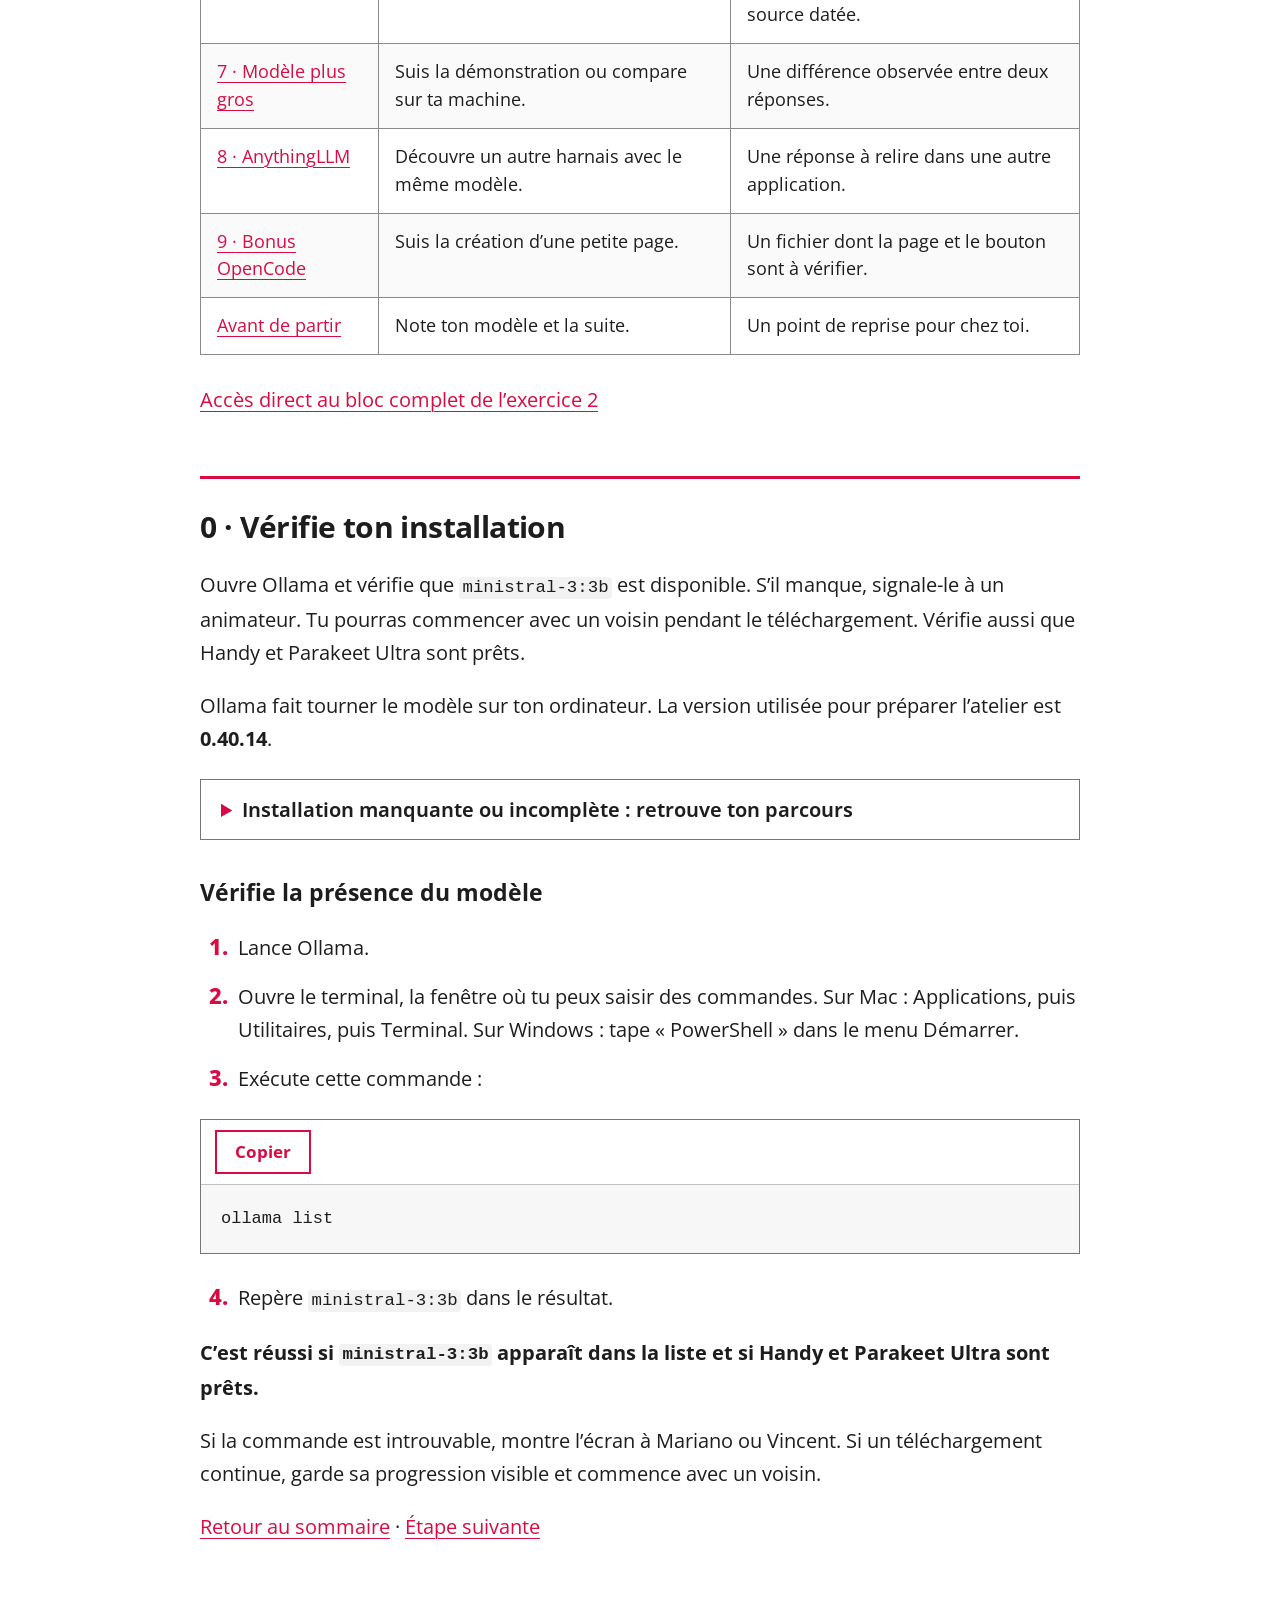
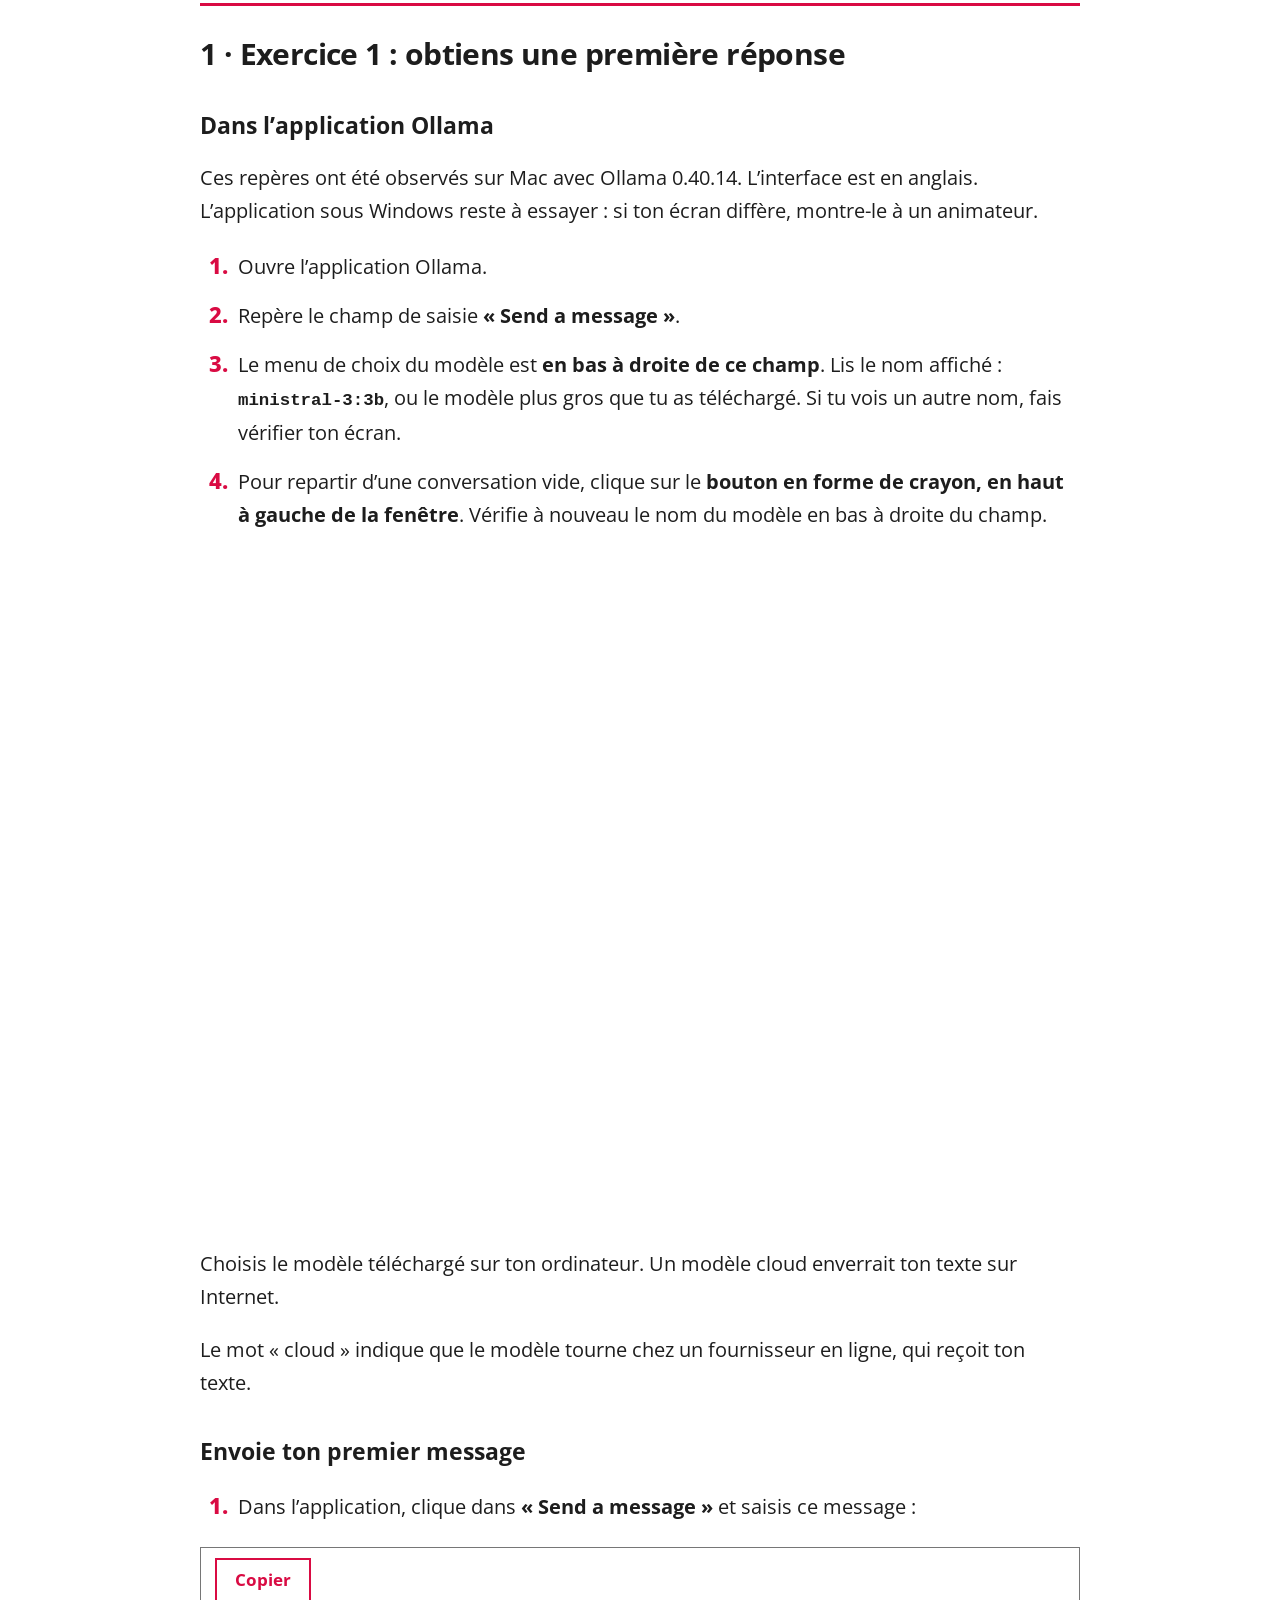
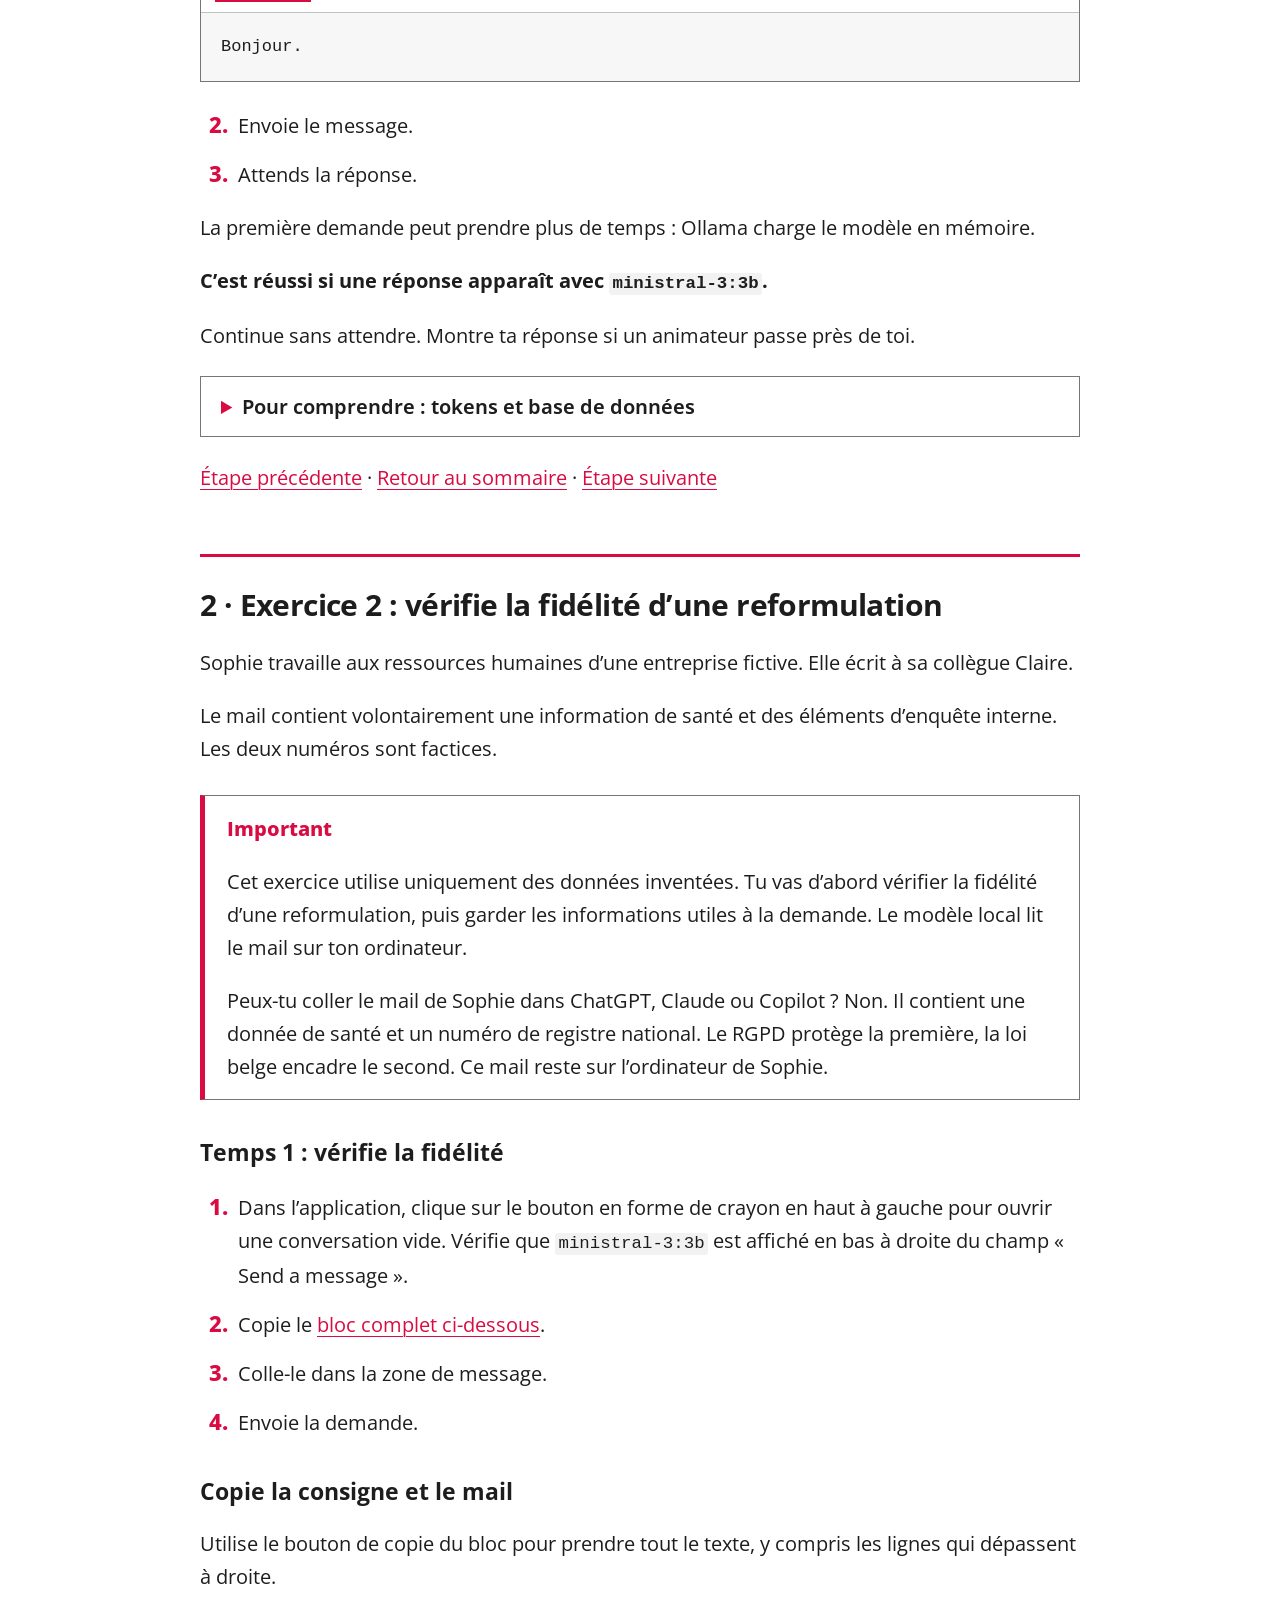
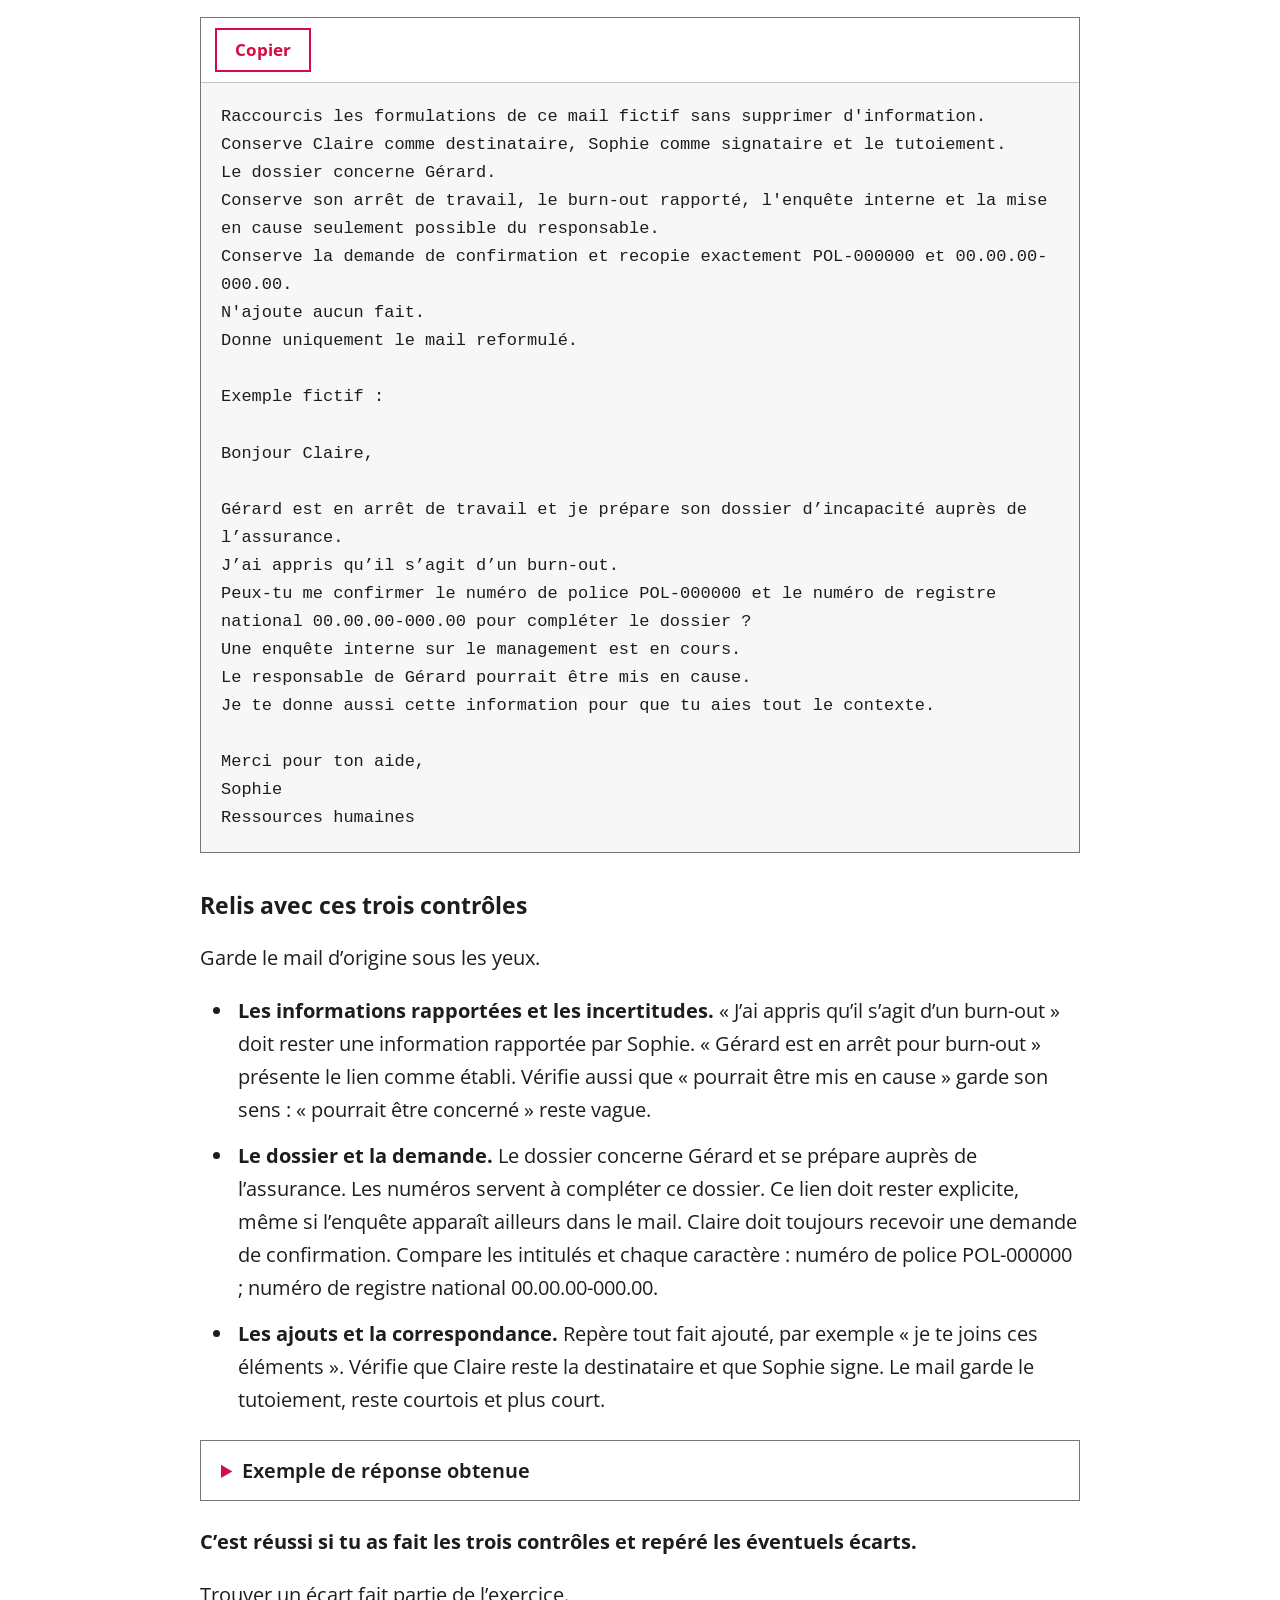
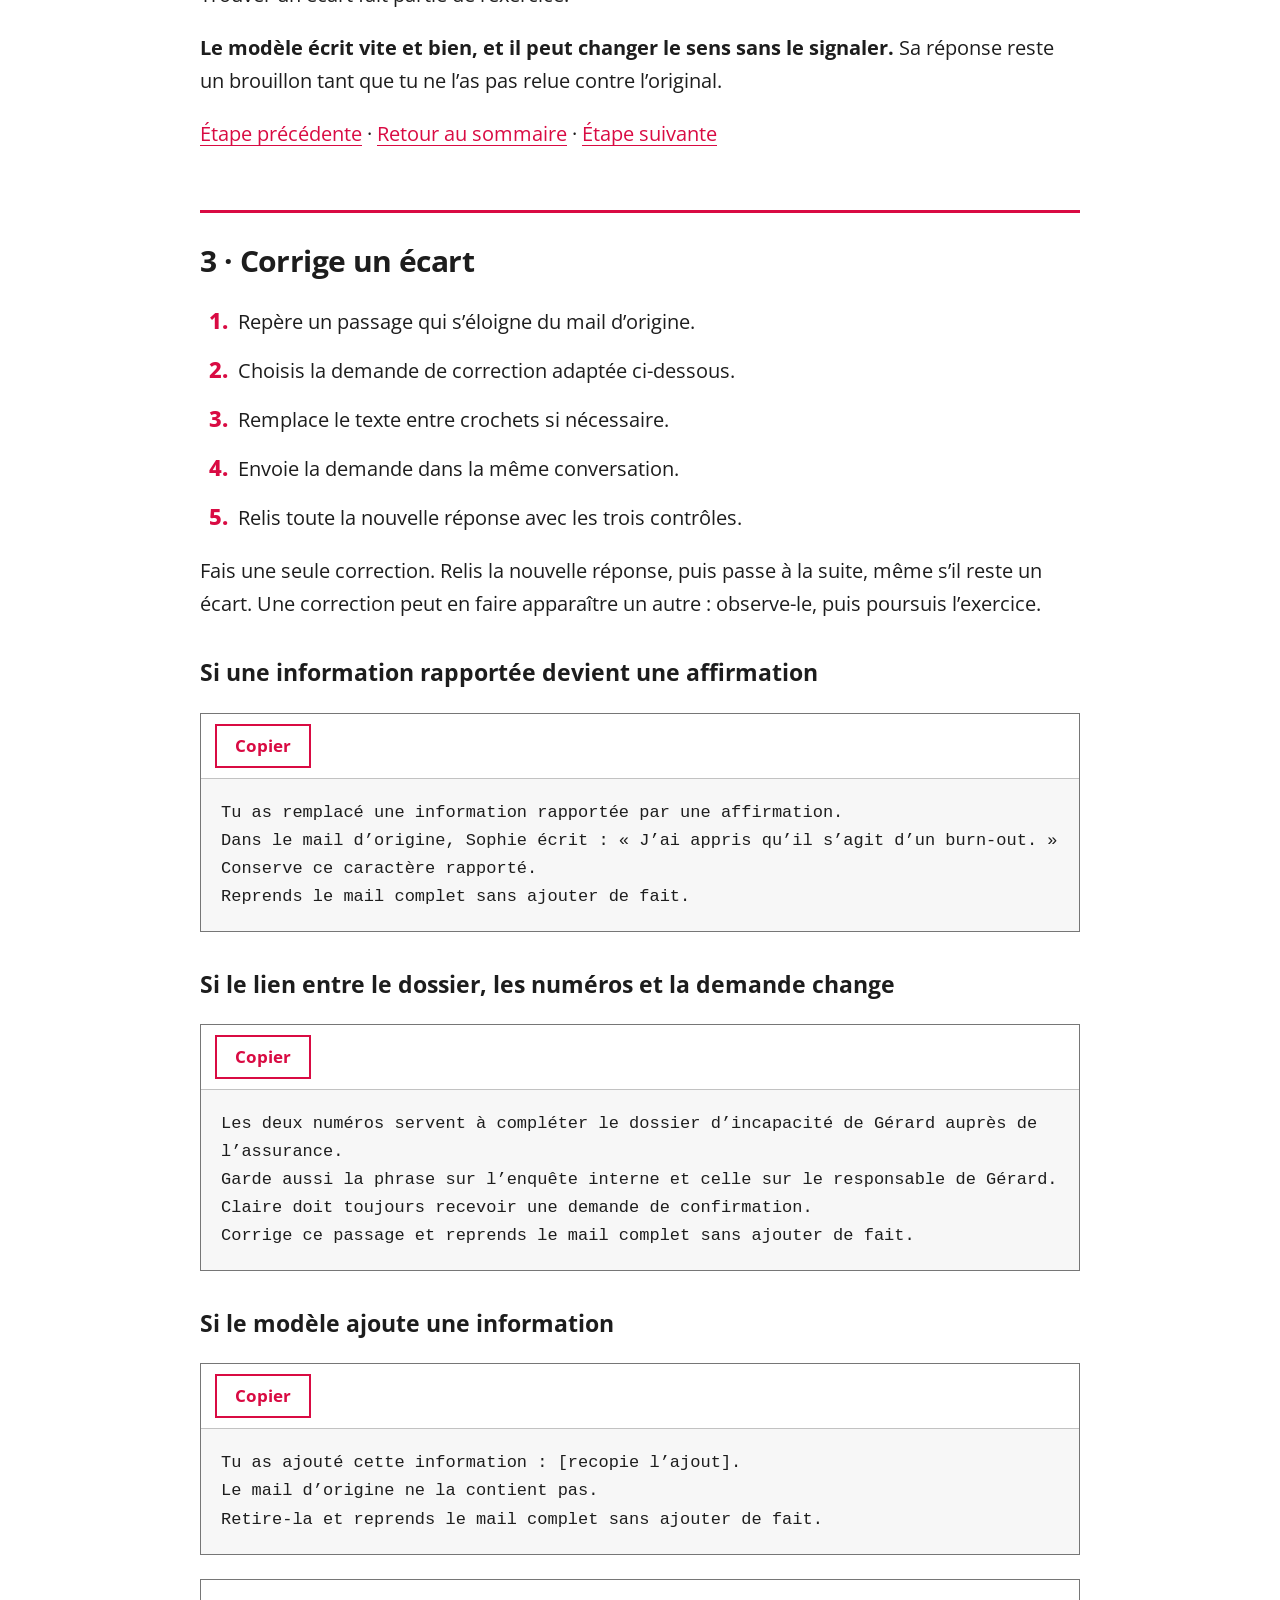
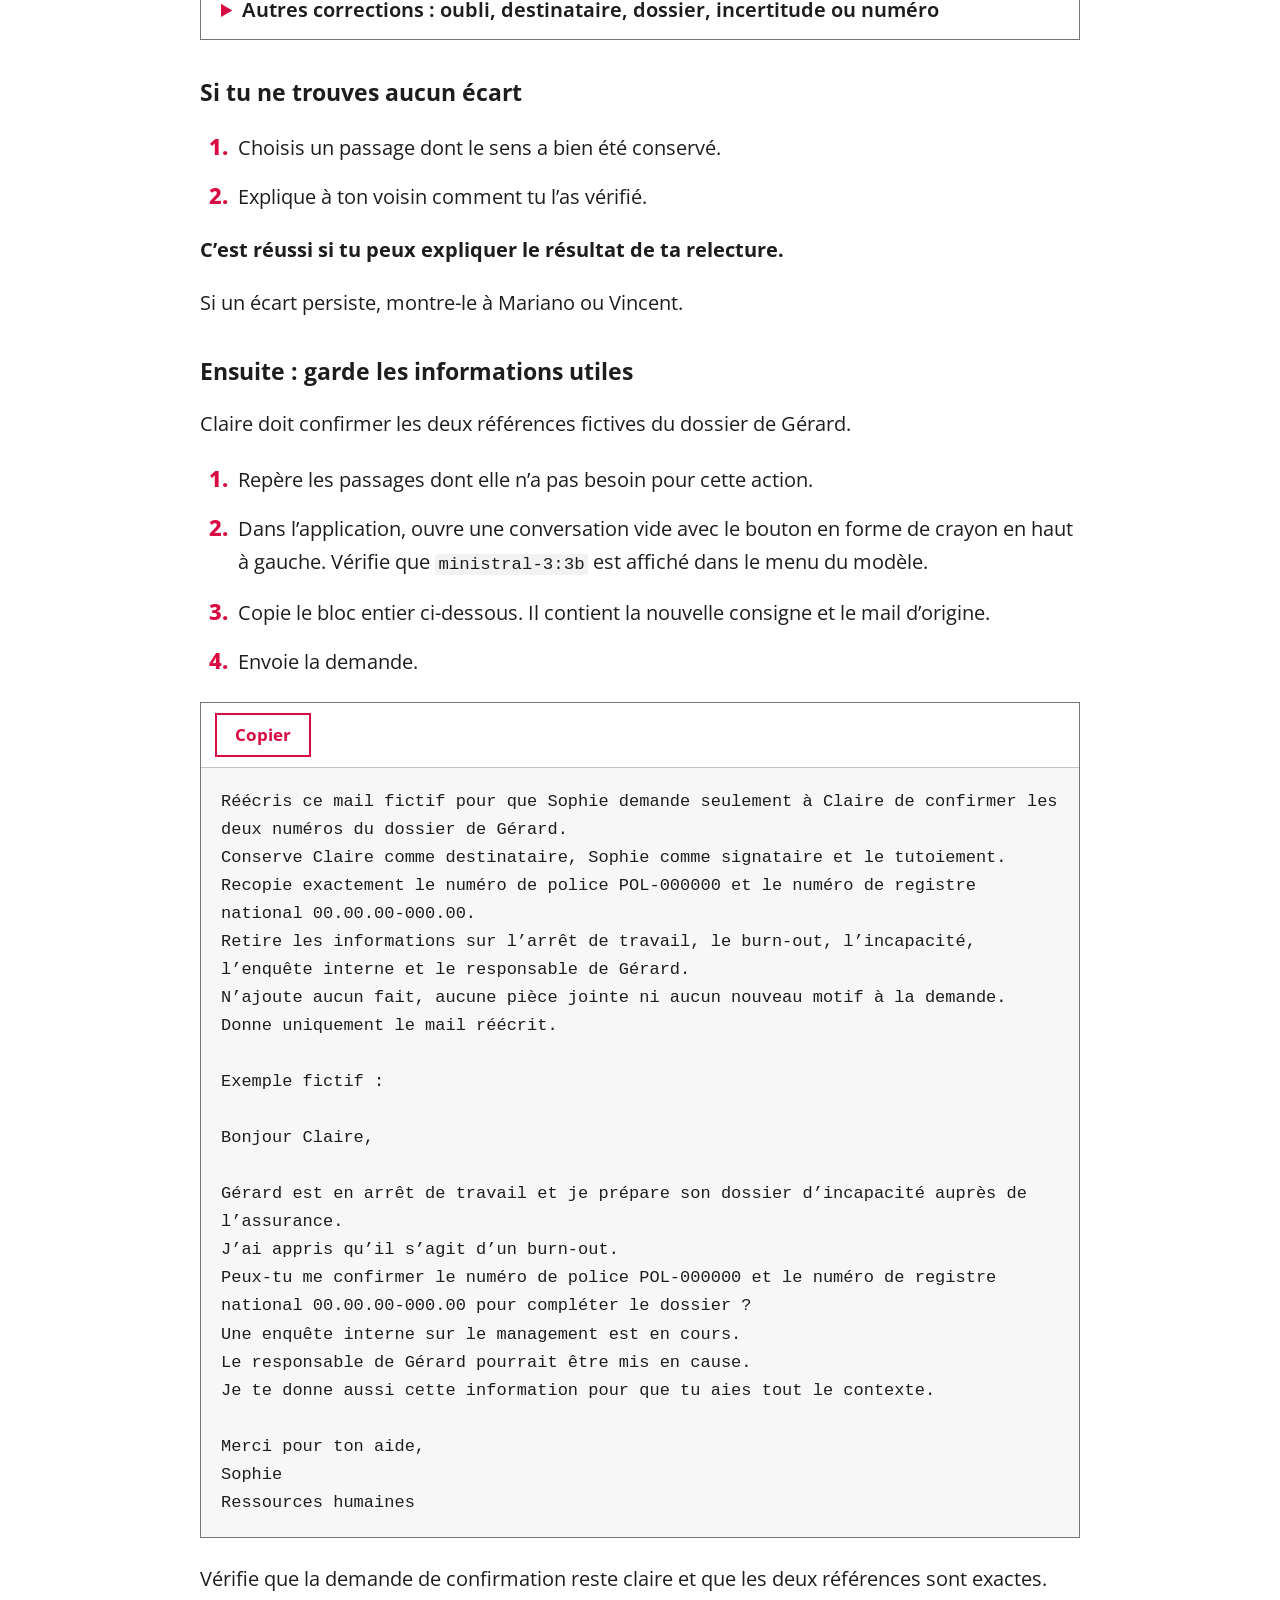
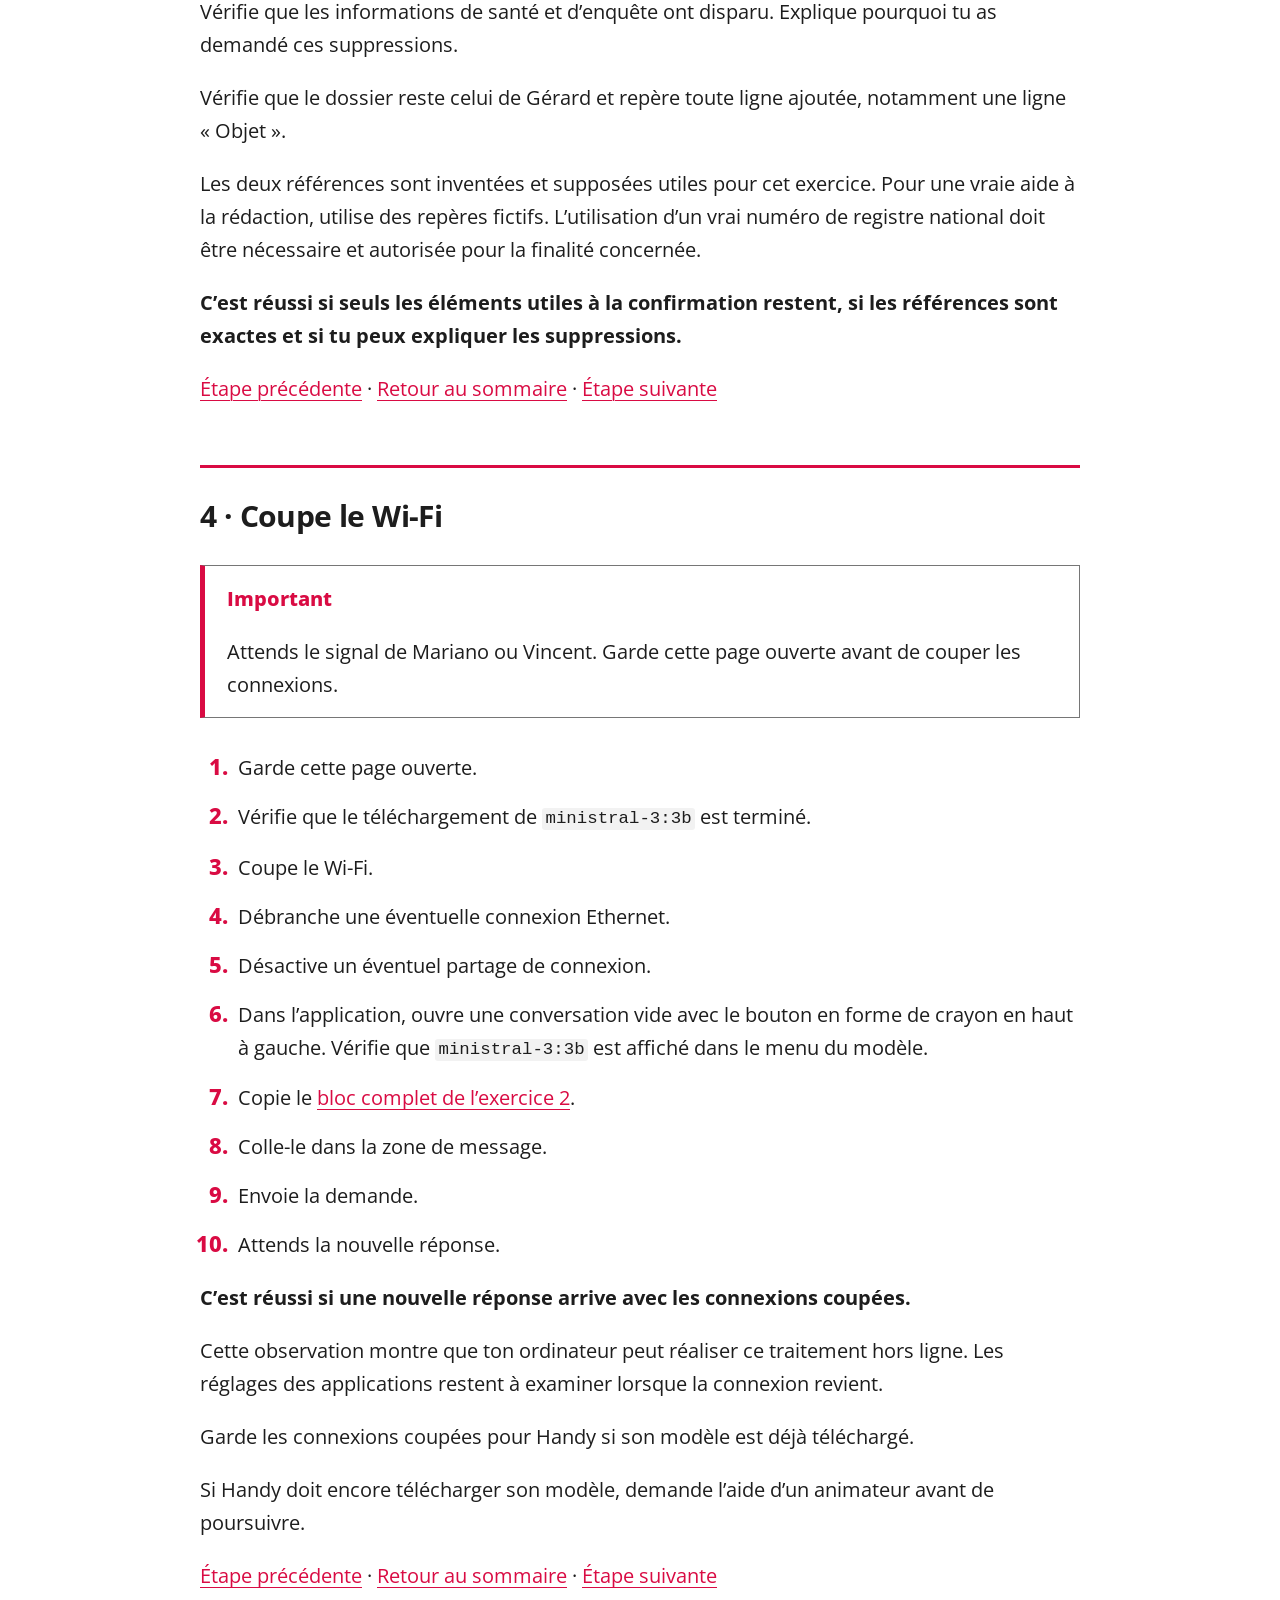
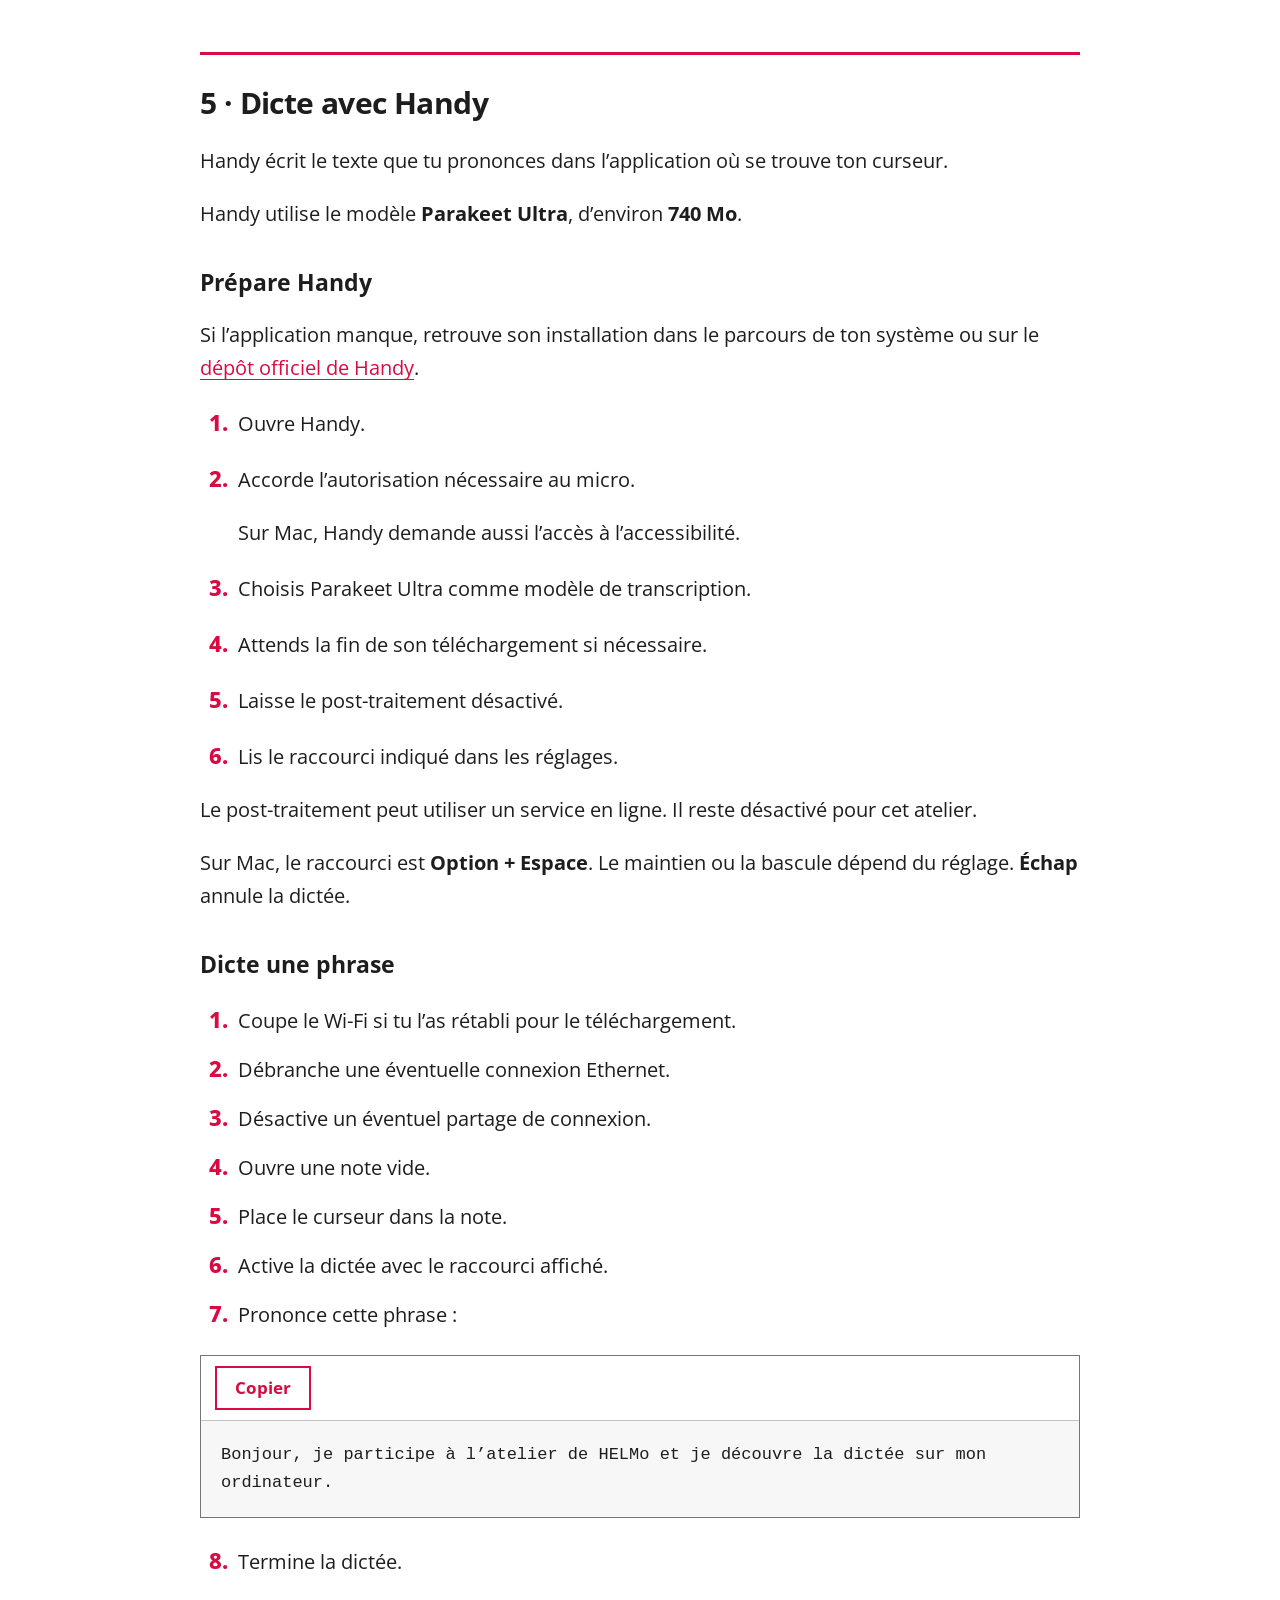
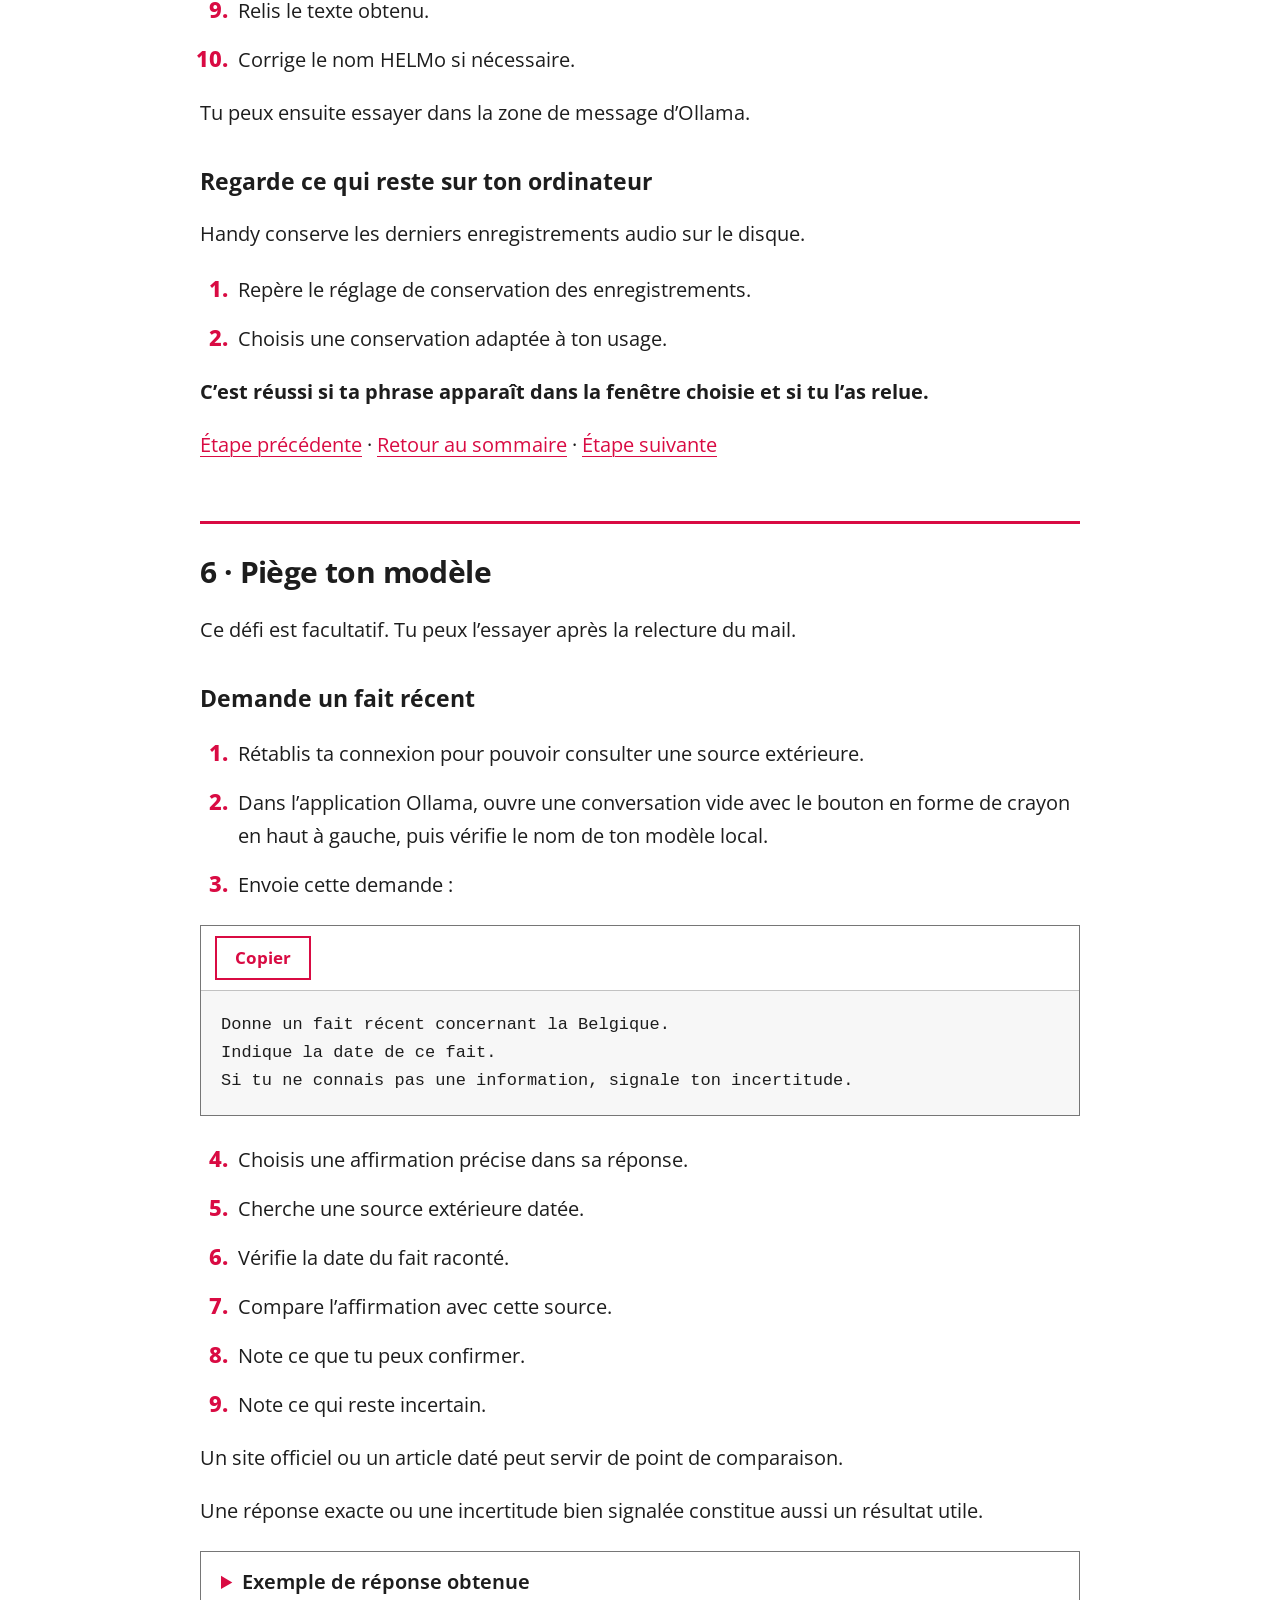
==== commit 98efb295: "Page de l'atelier : encadre Cas du jour en ouverture Co-Authored-By: Claude <noreply@anthropic.com> " ====
--- a/docs/jour-j/index.html
+++ b/docs/jour-j/index.html
@@ -20,7 +20,9 @@
 <p><strong>Le jour J, pas à pas</strong><br>
 Vendredi 20 novembre 2026 · <a href="https://www.helmo.be/">HELMo</a> · Digital Change with Ethics<br>
 Avec <a href="https://www.linkedin.com/in/marianosanfilippo/">Mariano Sanfilippo</a> et <a href="https://www.linkedin.com/in/vincent-daron-35757a2ab/">Vincent Daron</a></p>
+<aside class="admonition" aria-label="Cas du jour"><p class="admonition-title">Cas du jour</p>
 <p>Sophie peut-elle se faire aider par une IA sans que son mail quitte son ordinateur ? Tu vas l’essayer avec un mail entièrement fictif.</p>
+</aside>
 <p>Garde cette page à côté d’Ollama pour suivre les gestes. Les exemples utilisent <strong><code>ministral-3:3b</code></strong>. Si tu as téléchargé un modèle plus gros, tu peux l’essayer à la place. Tu pourras reprendre les étapes chez toi.</p>
 <p><a id="sommaire"></a></p>
 <p><strong>Sommaire : ton parcours</strong></p>
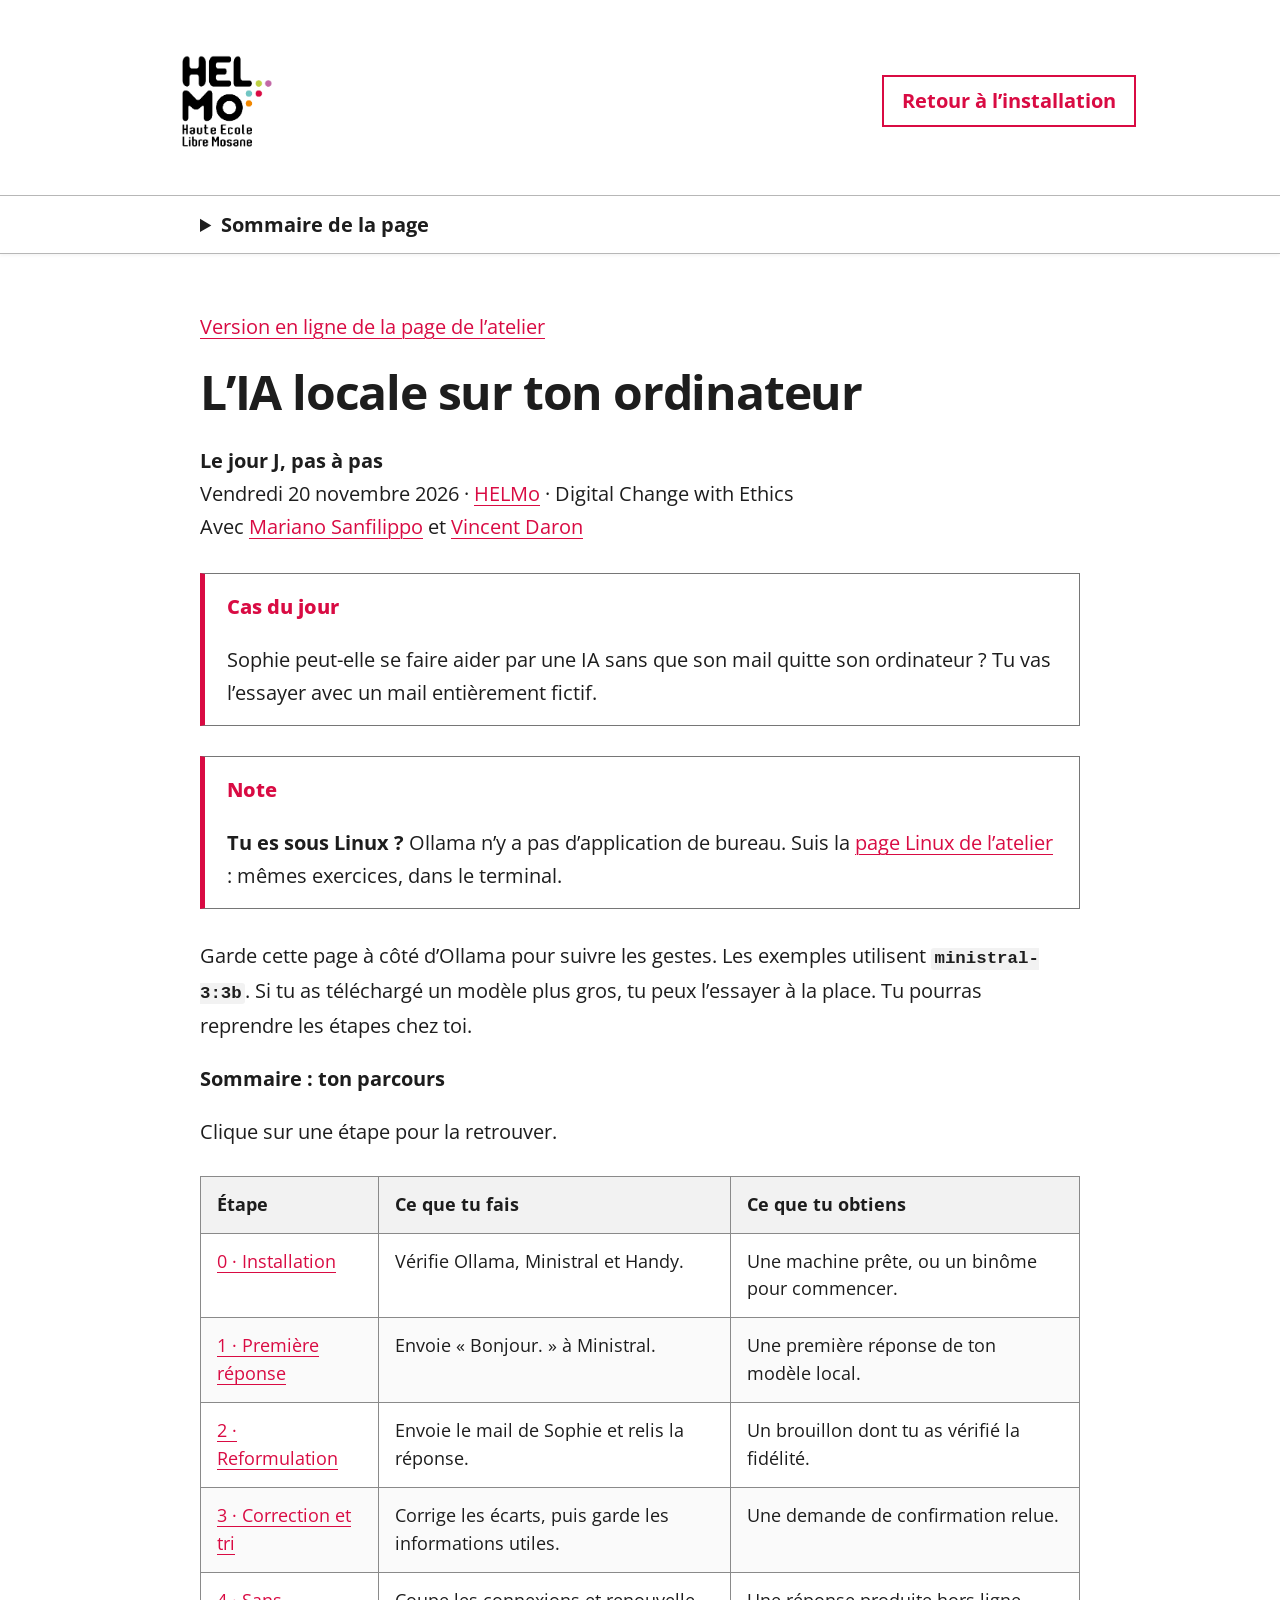
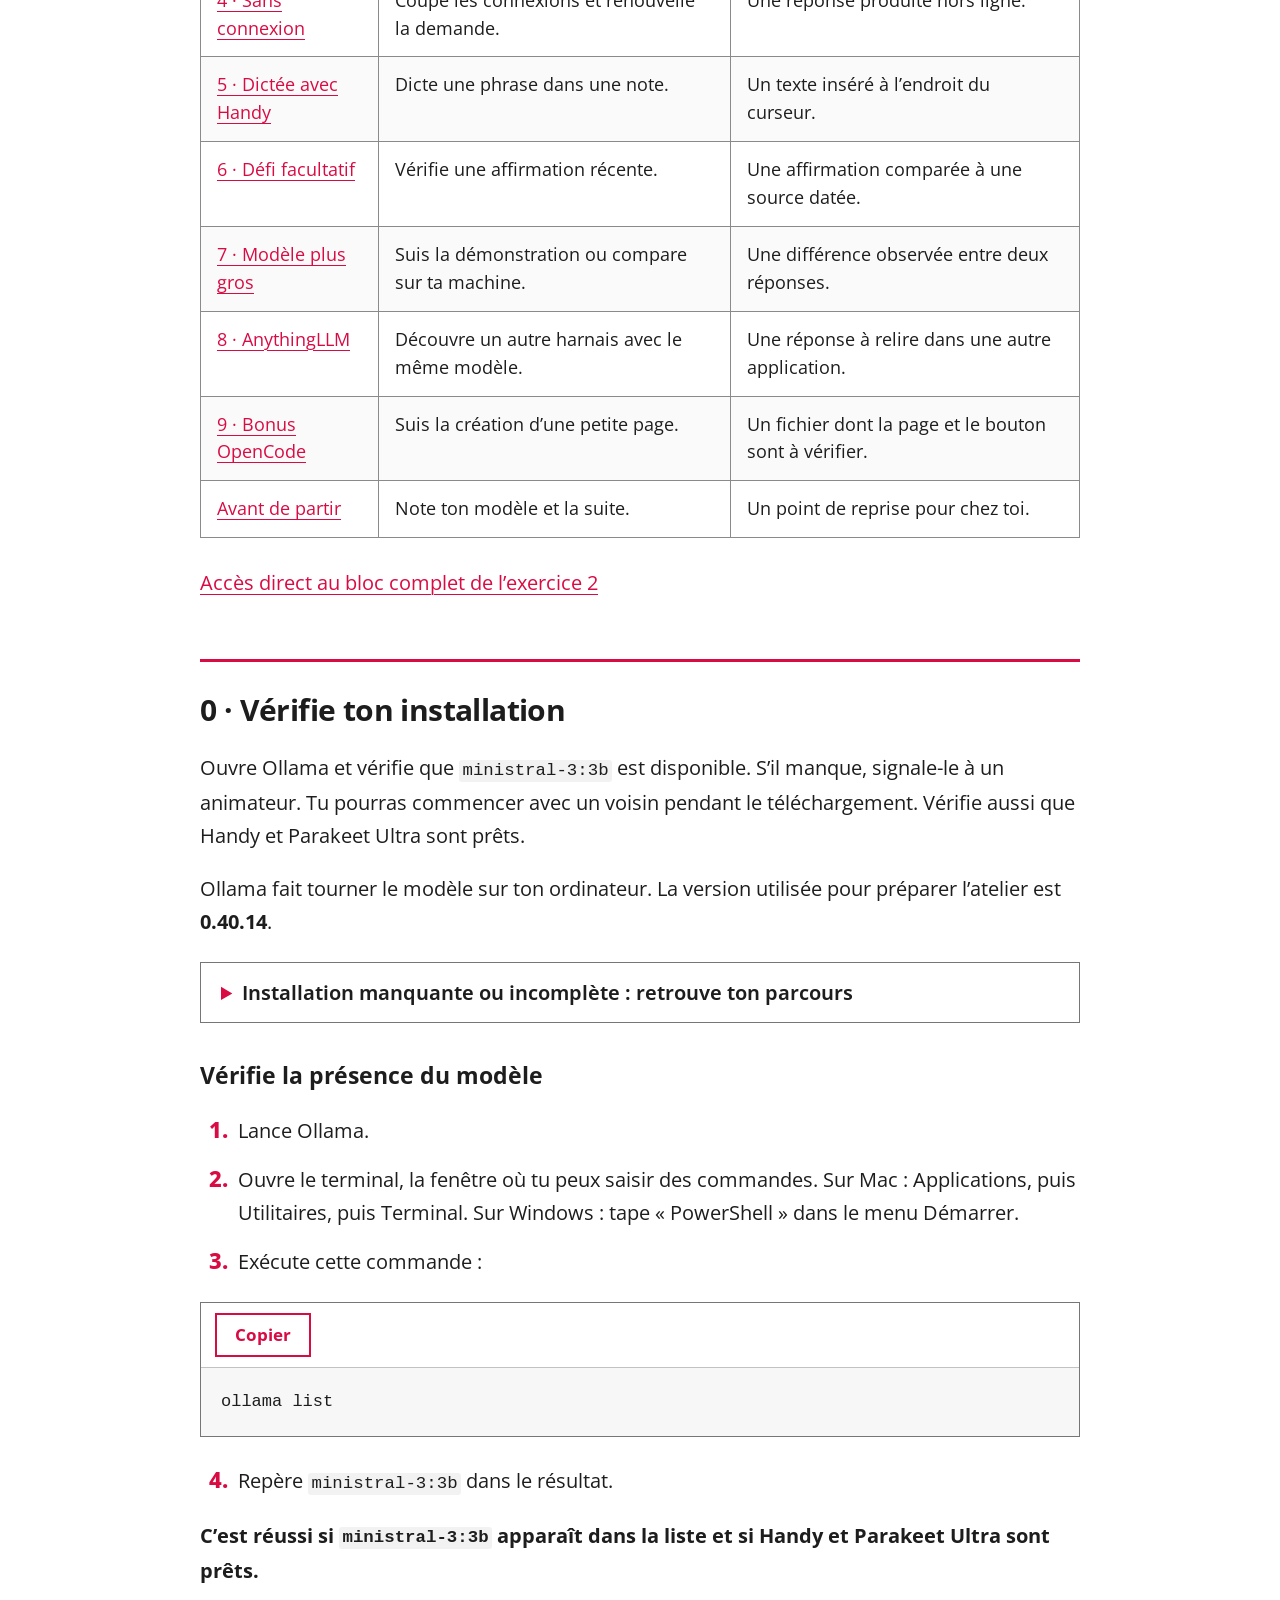
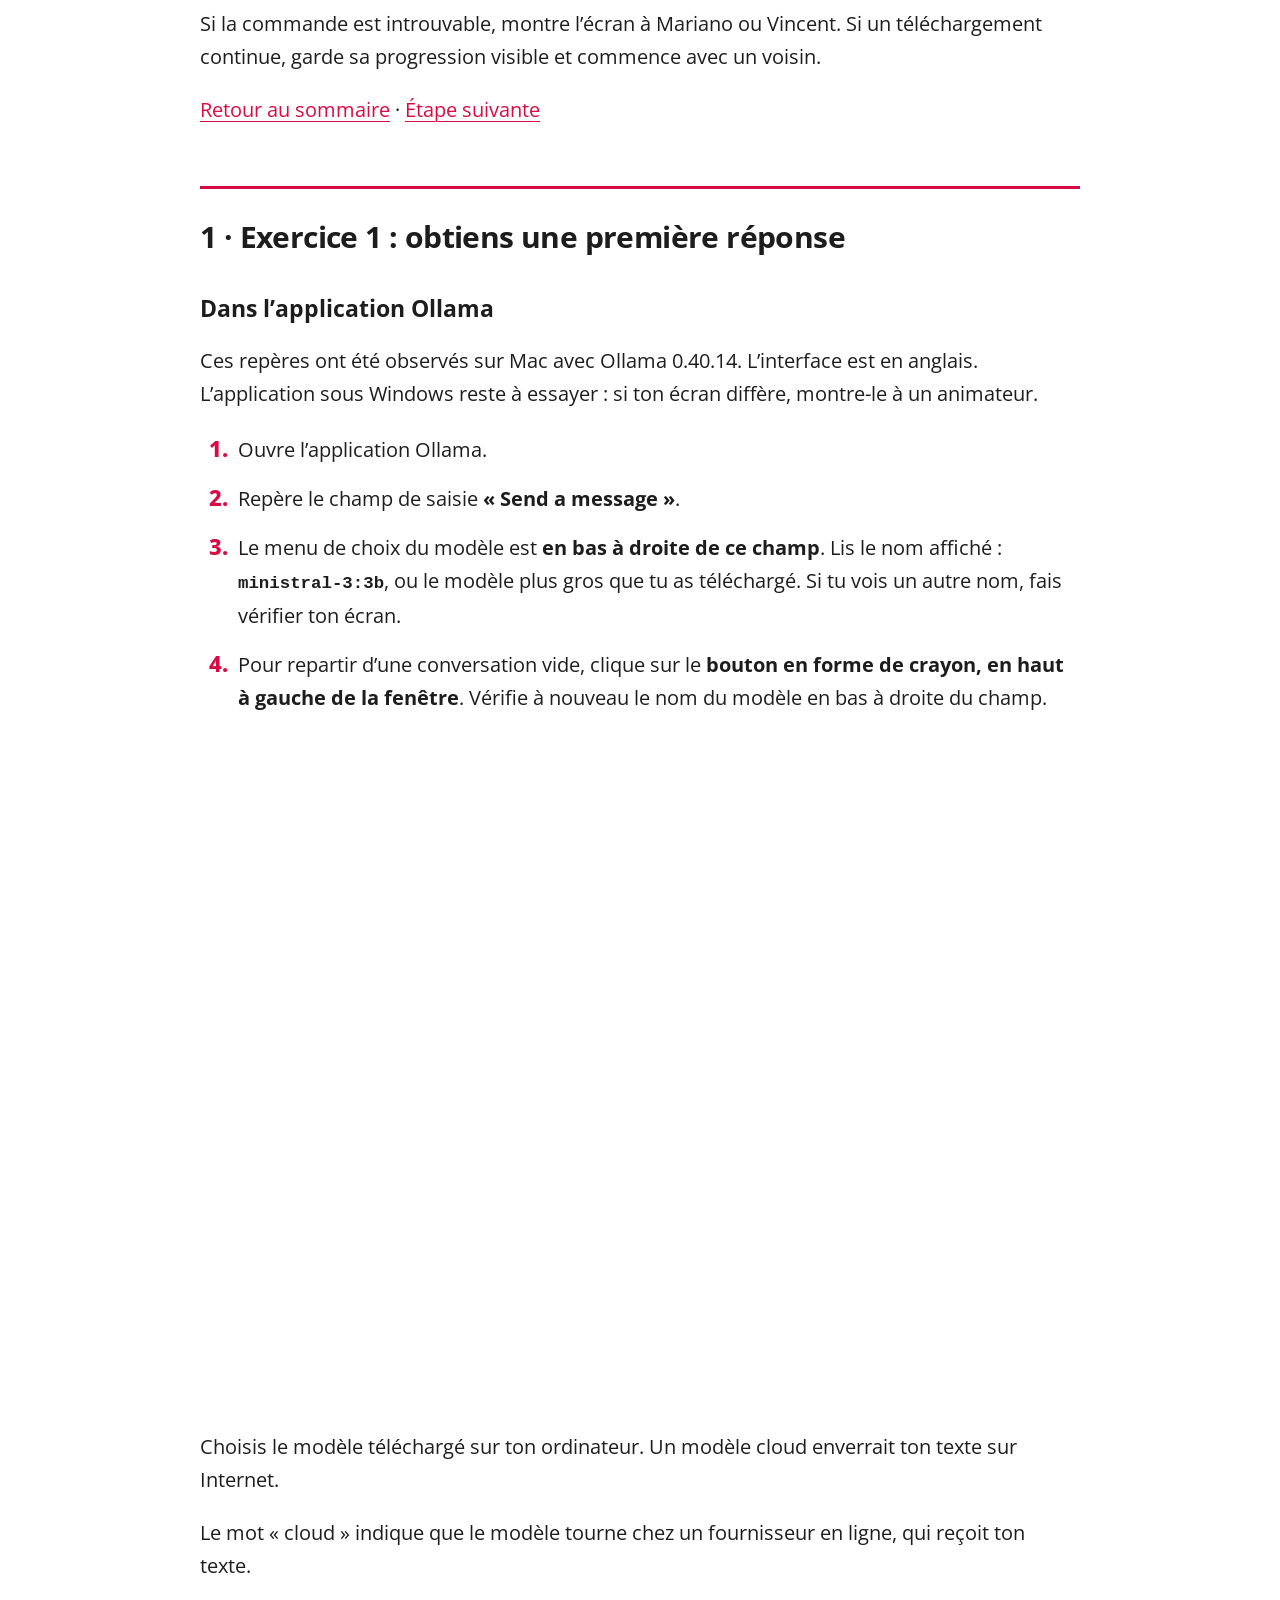
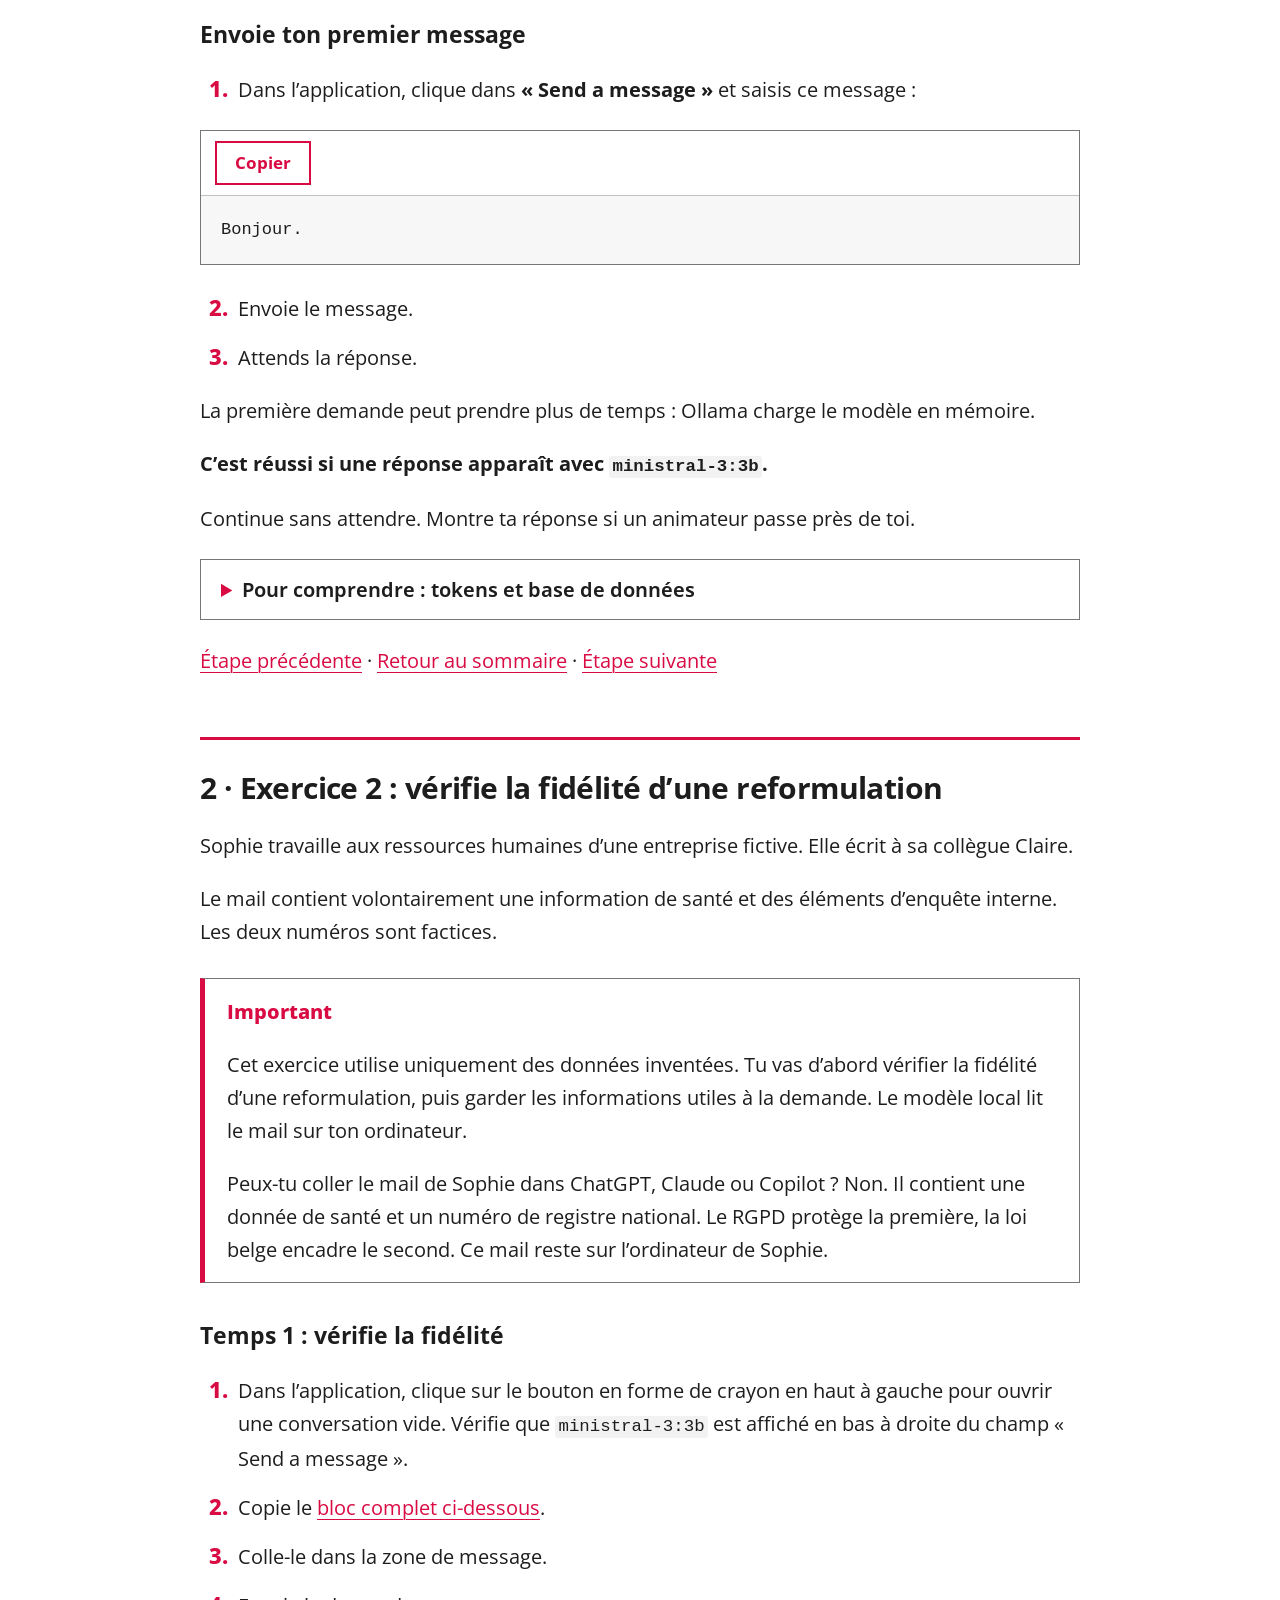
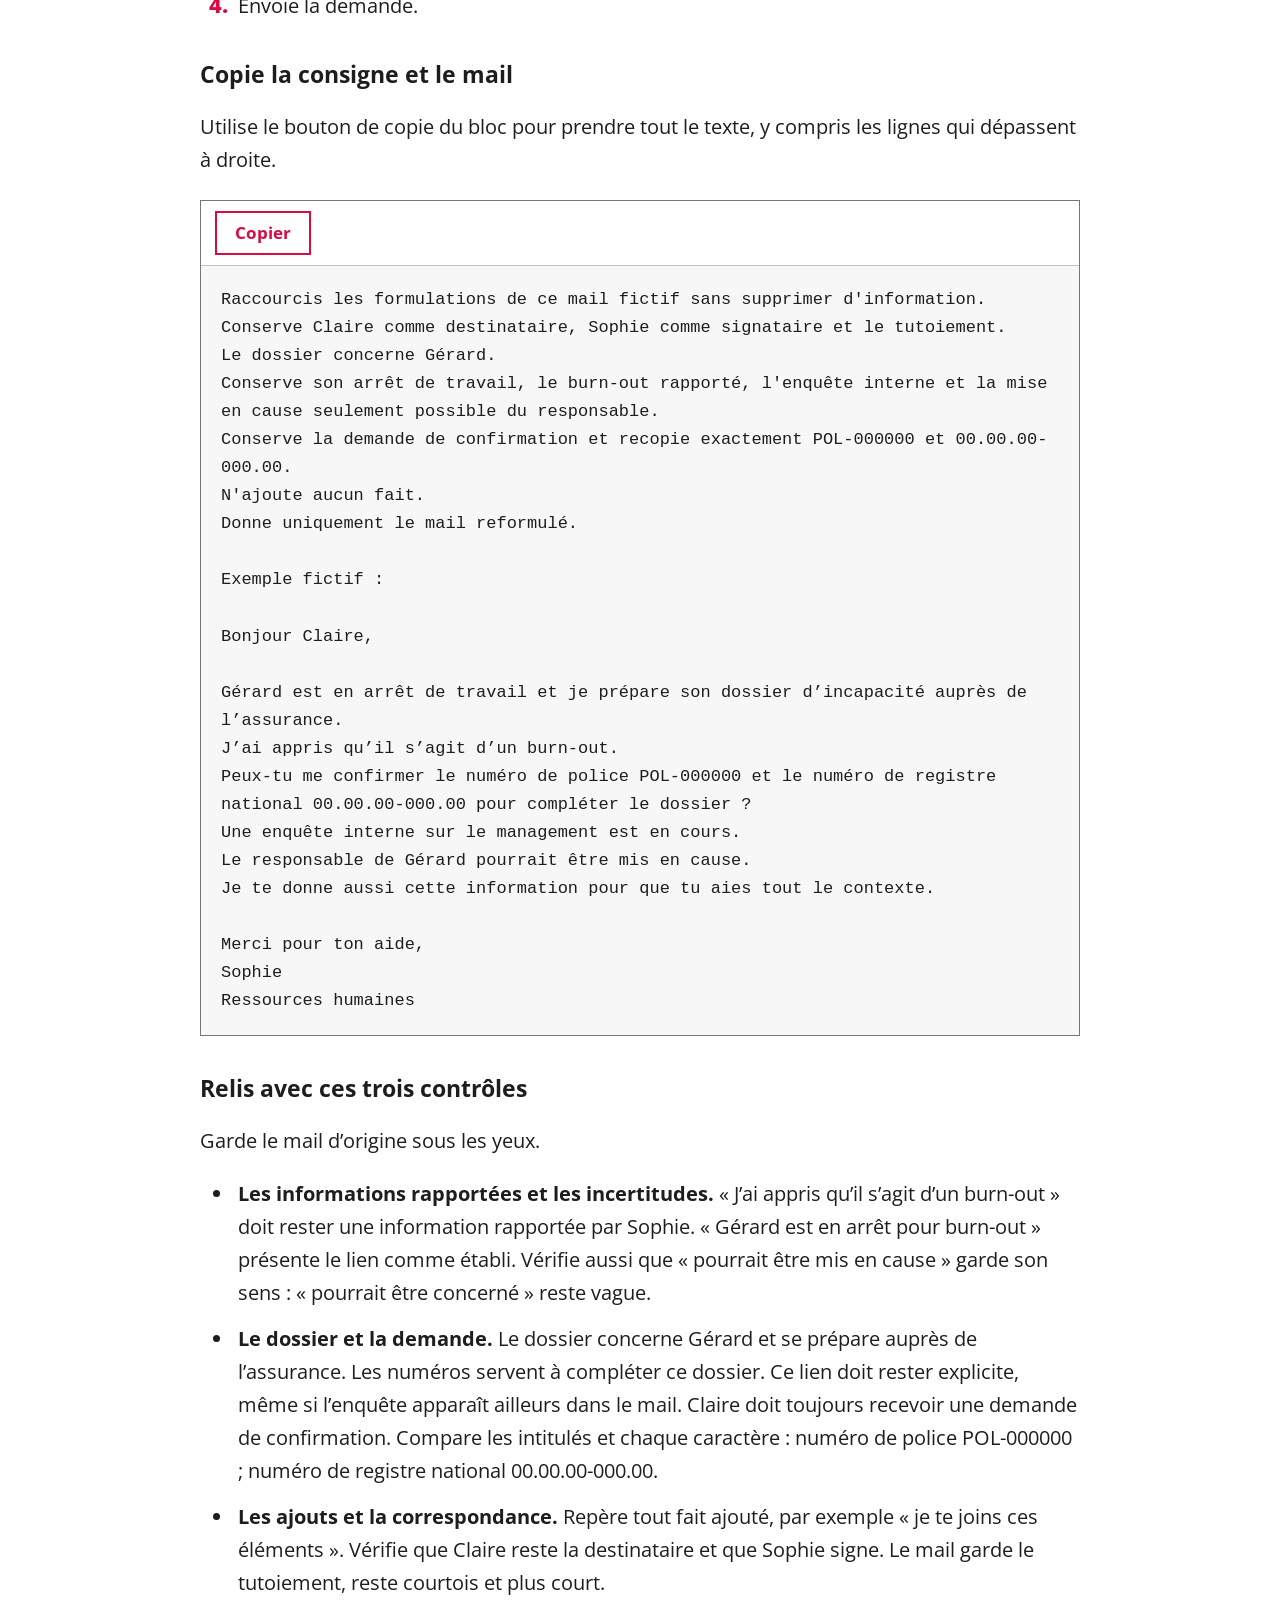
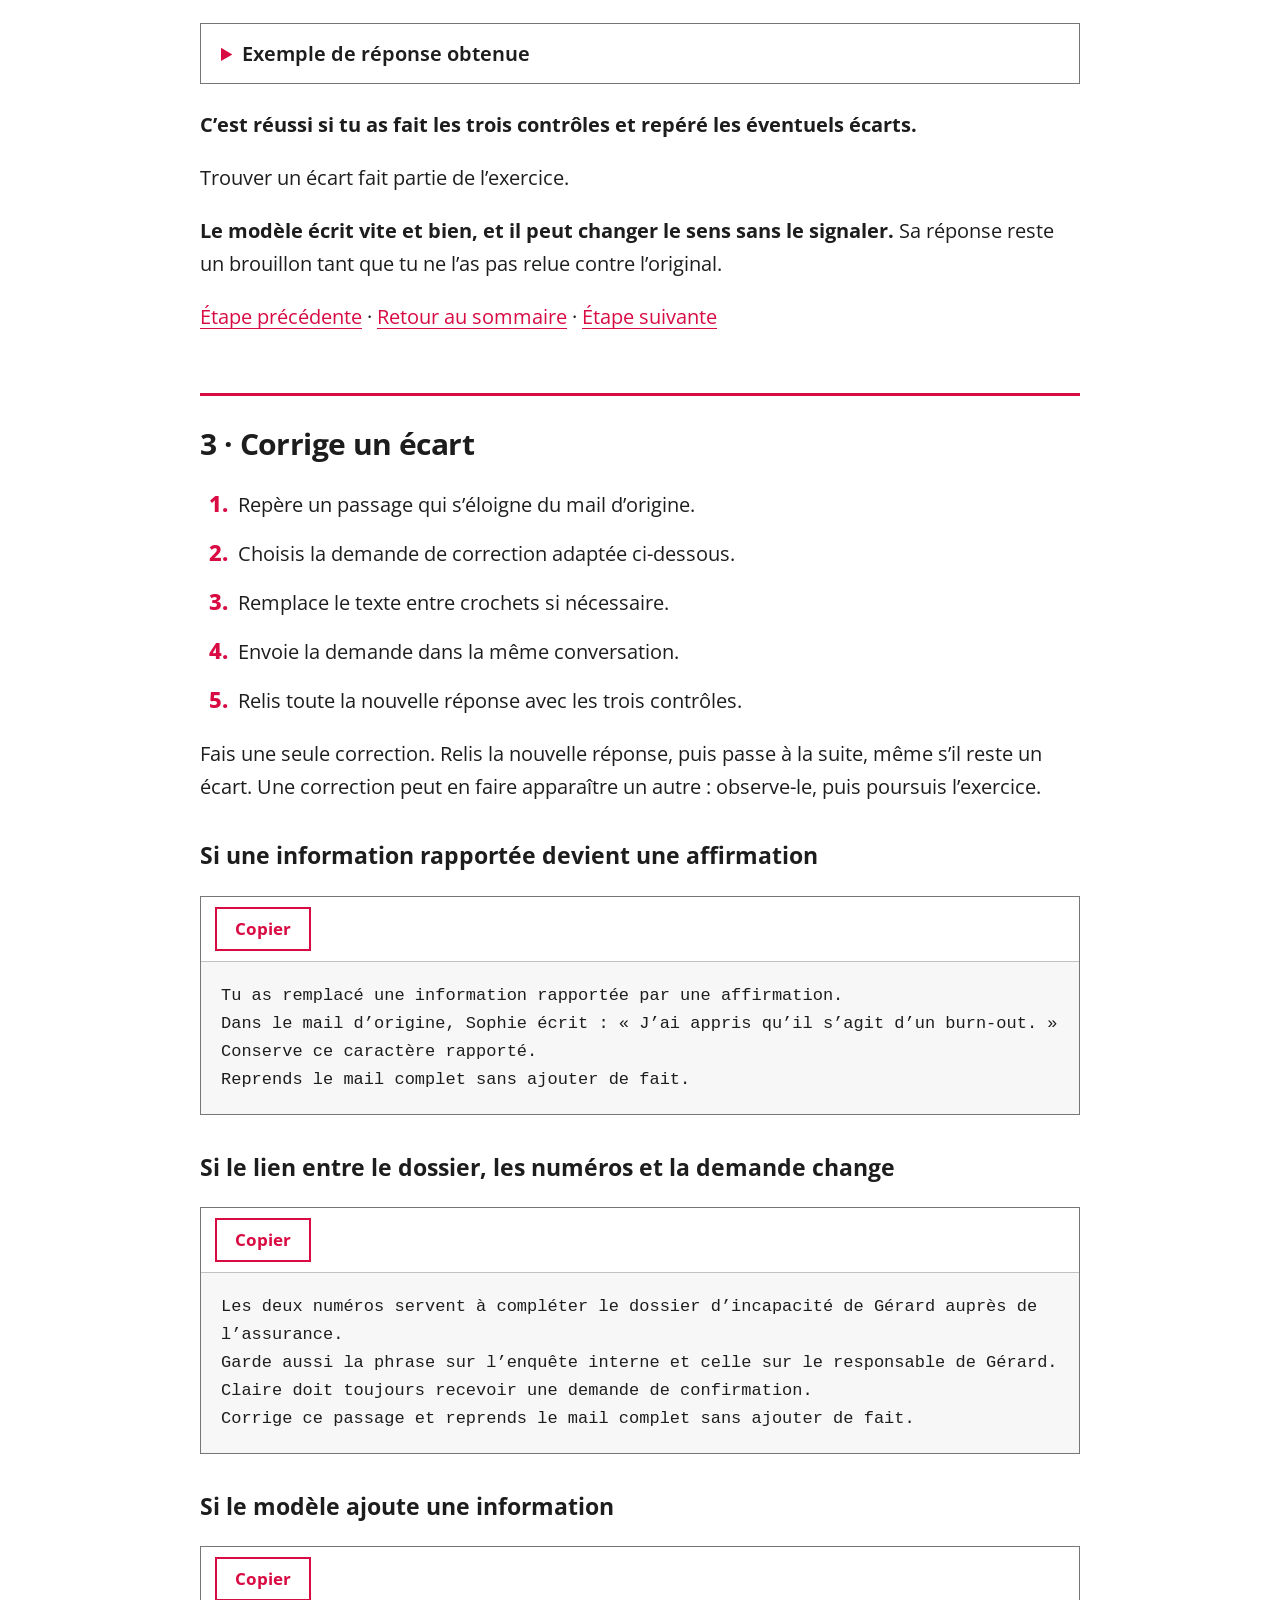
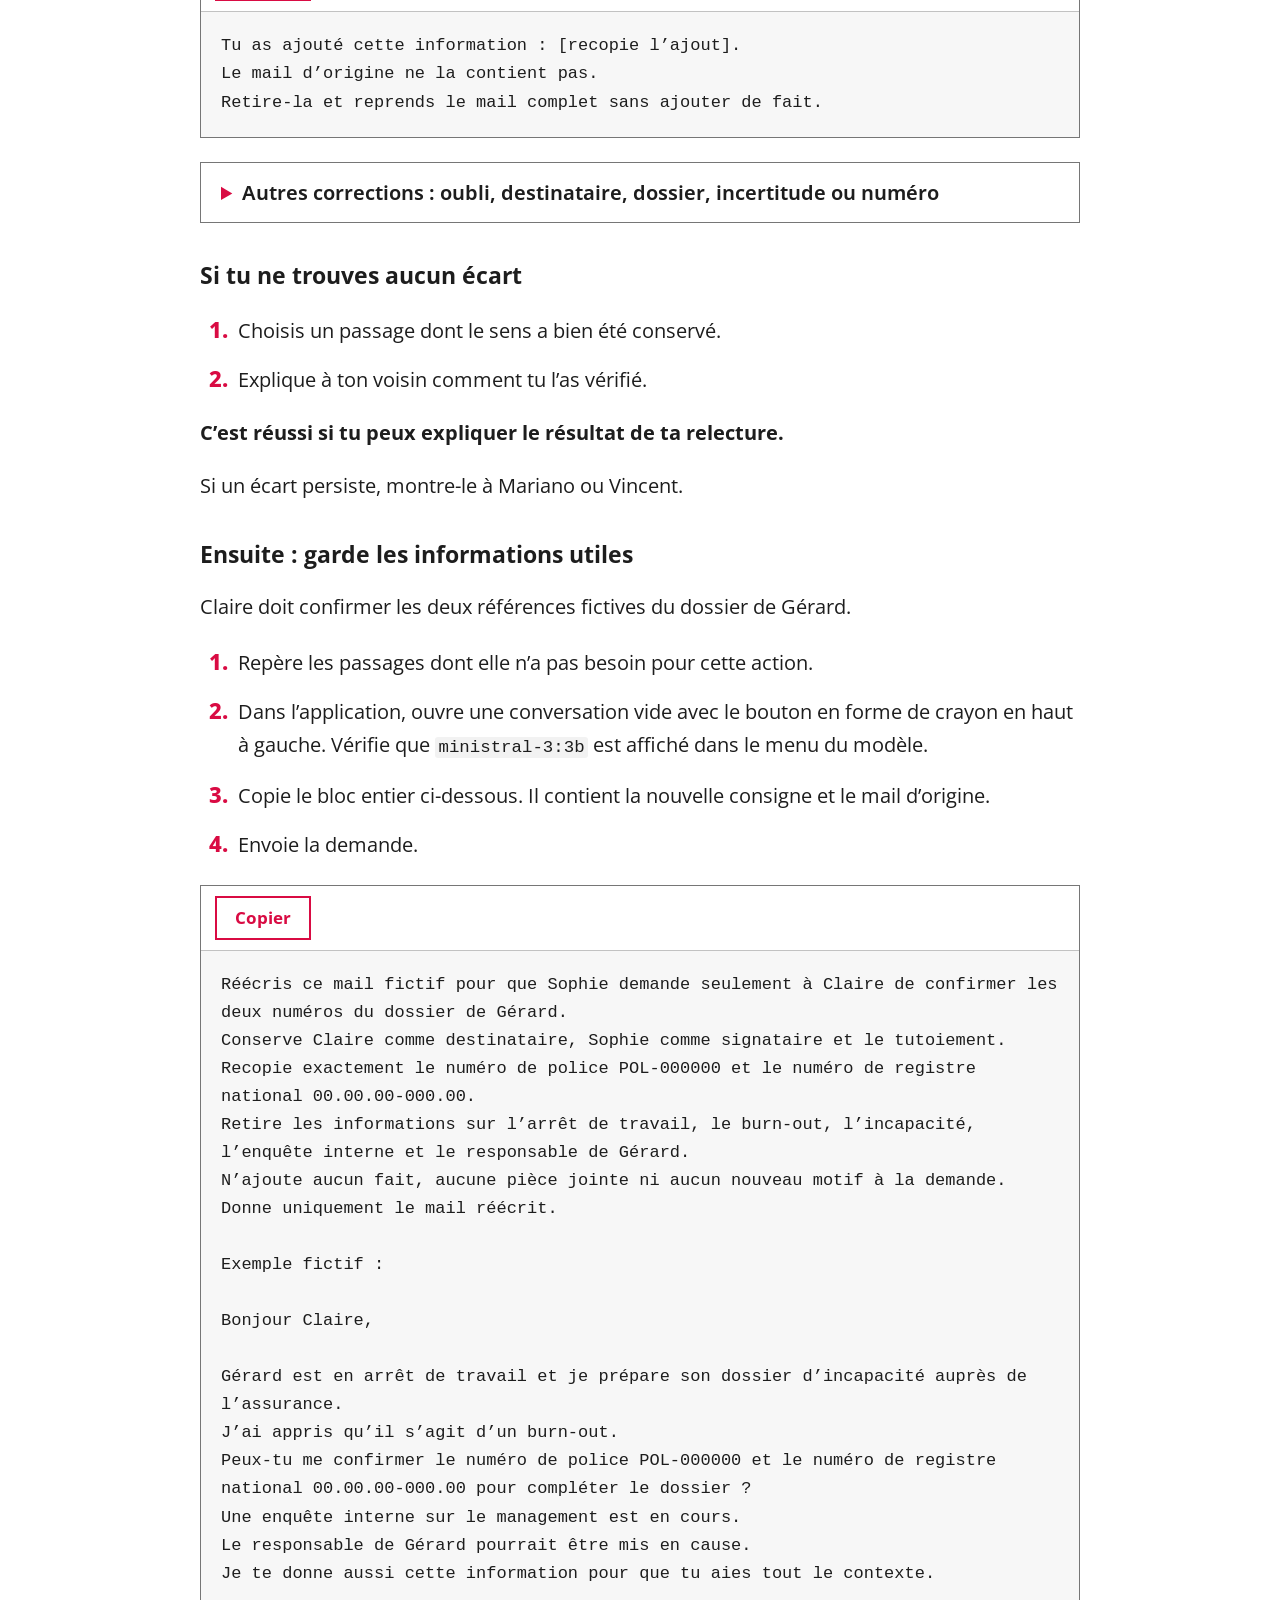
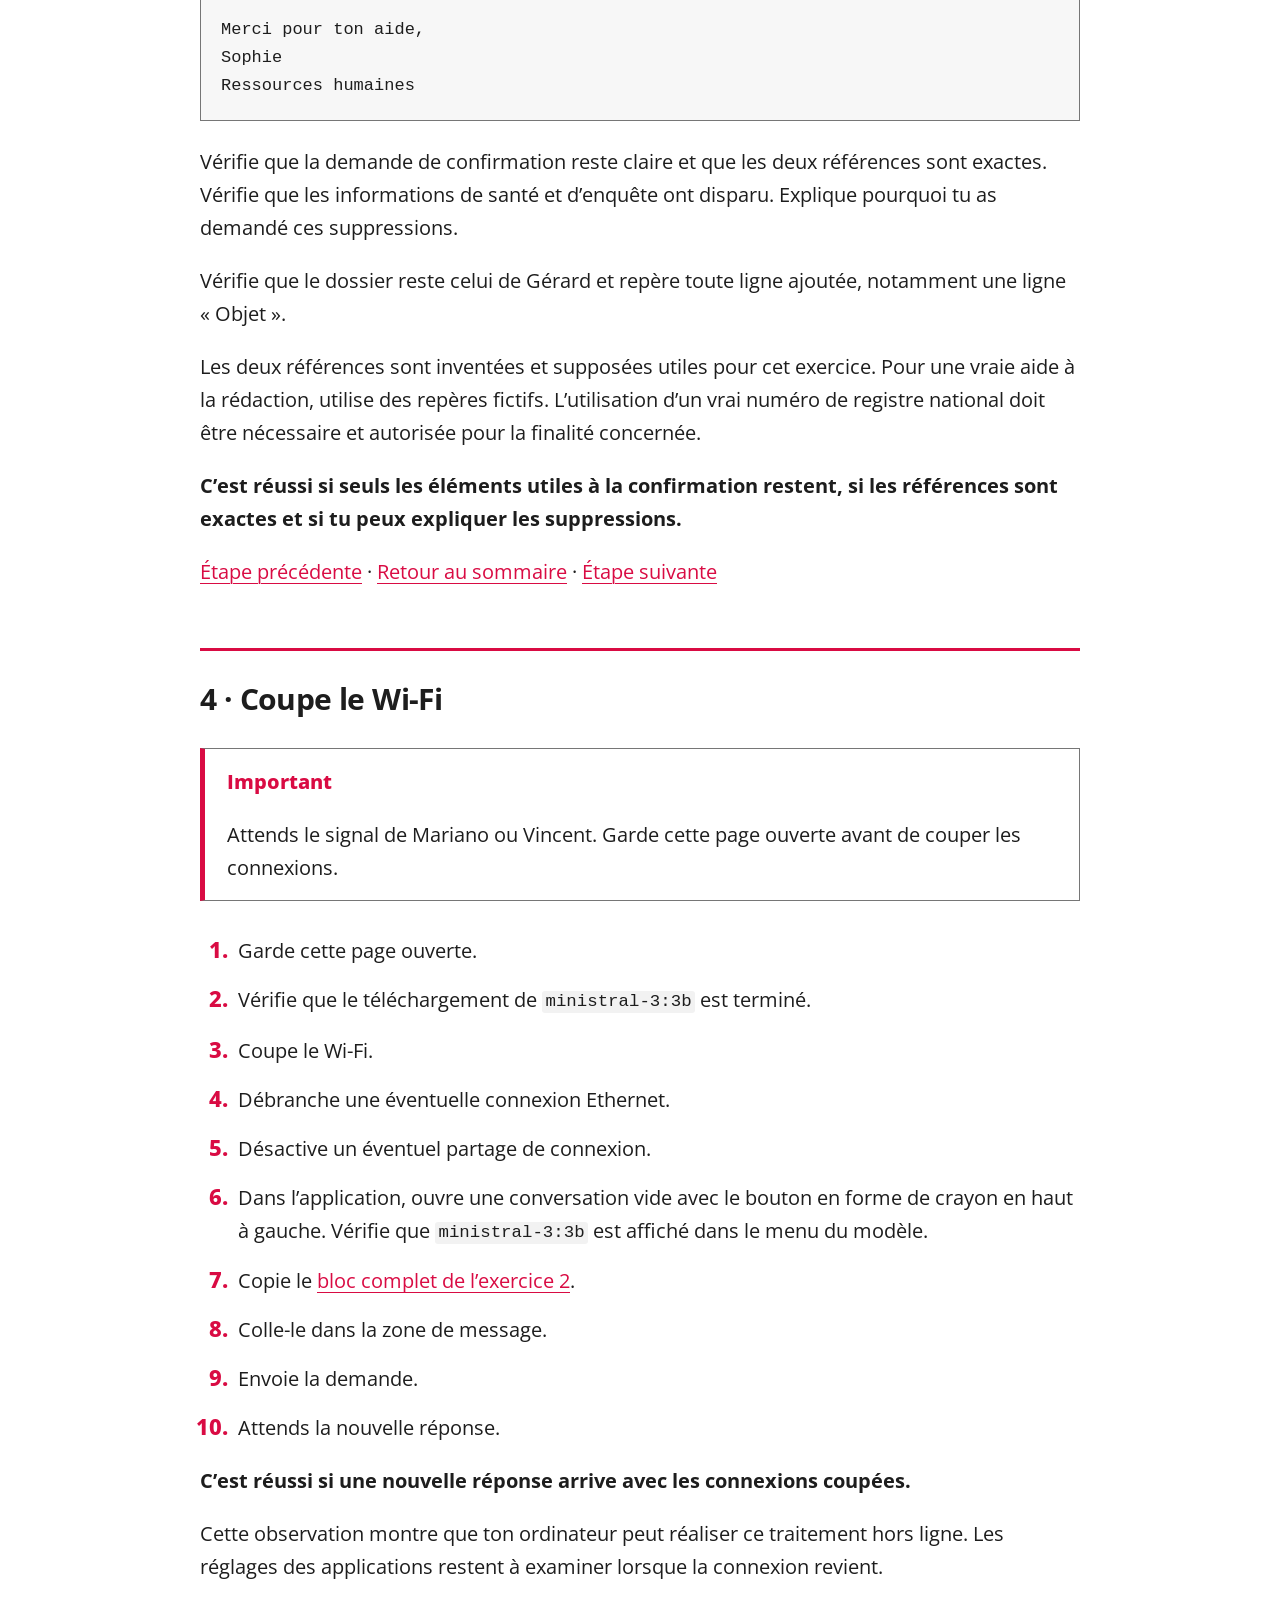
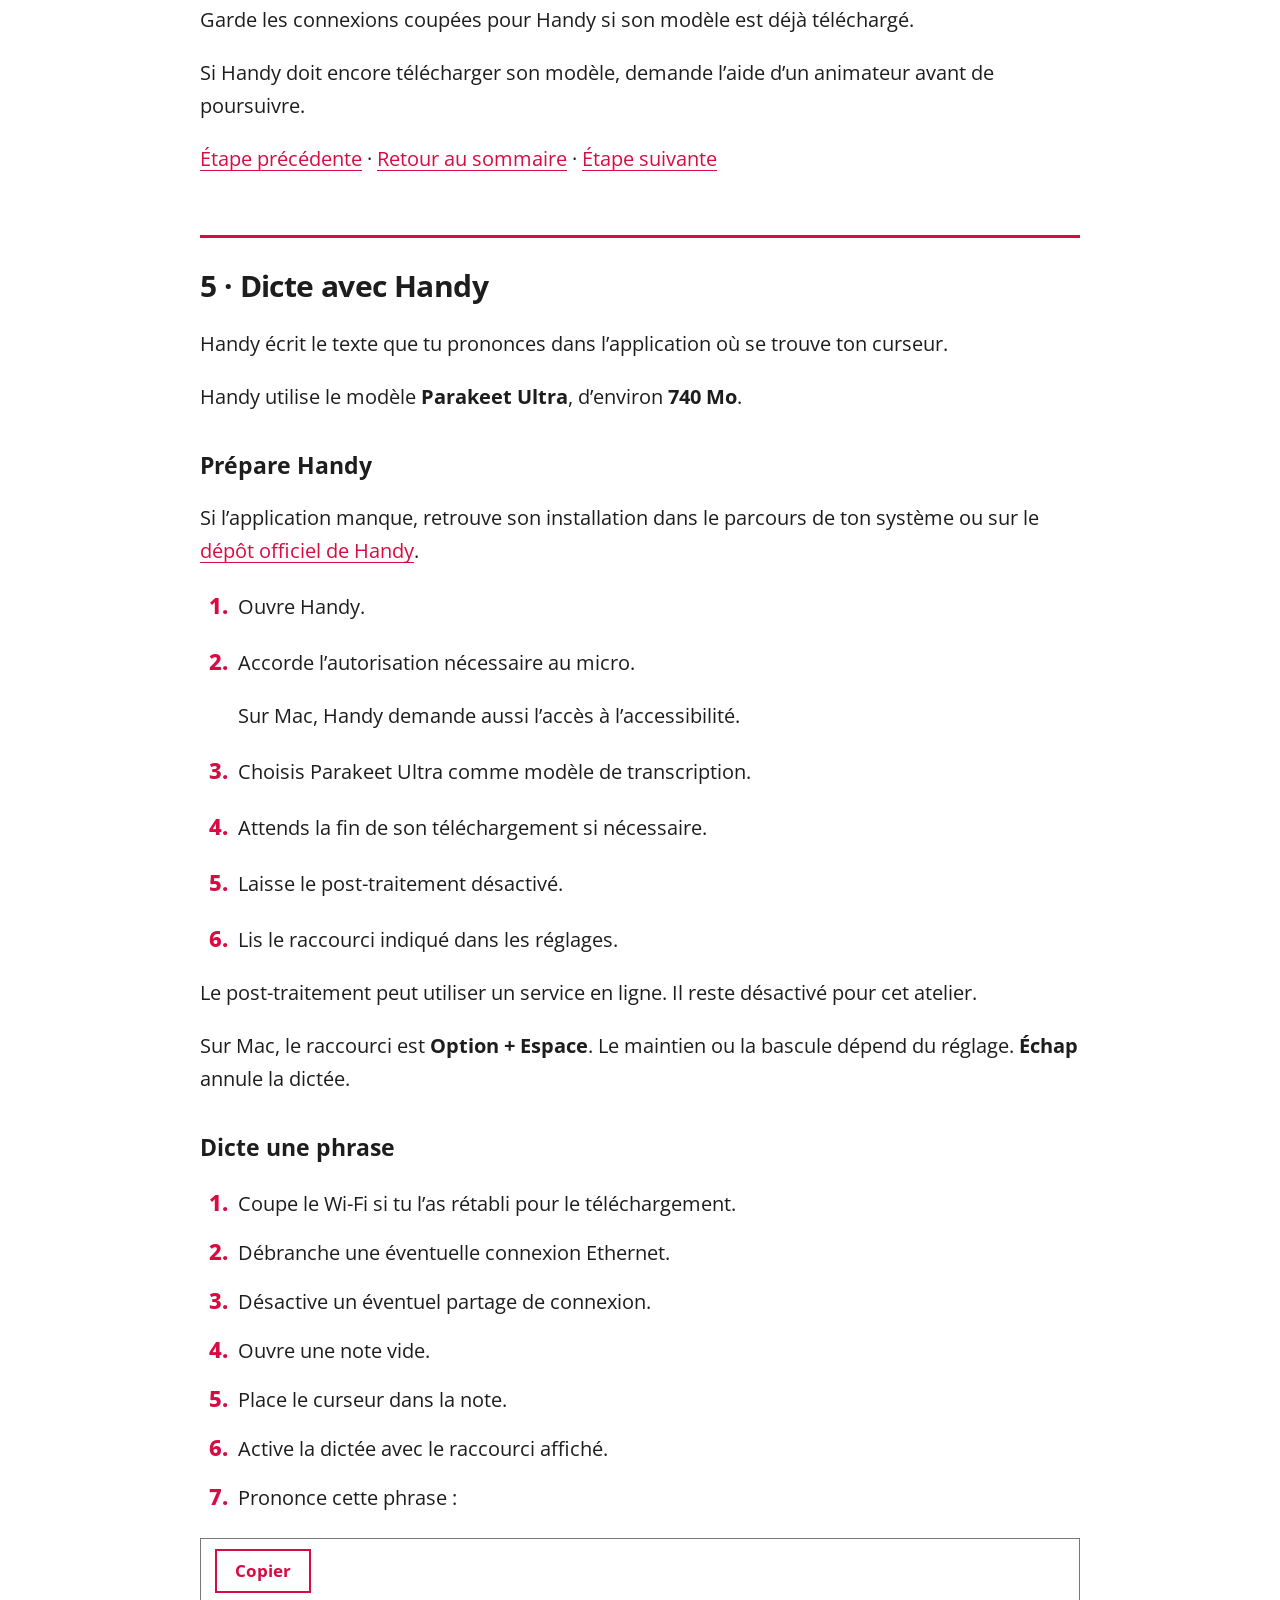
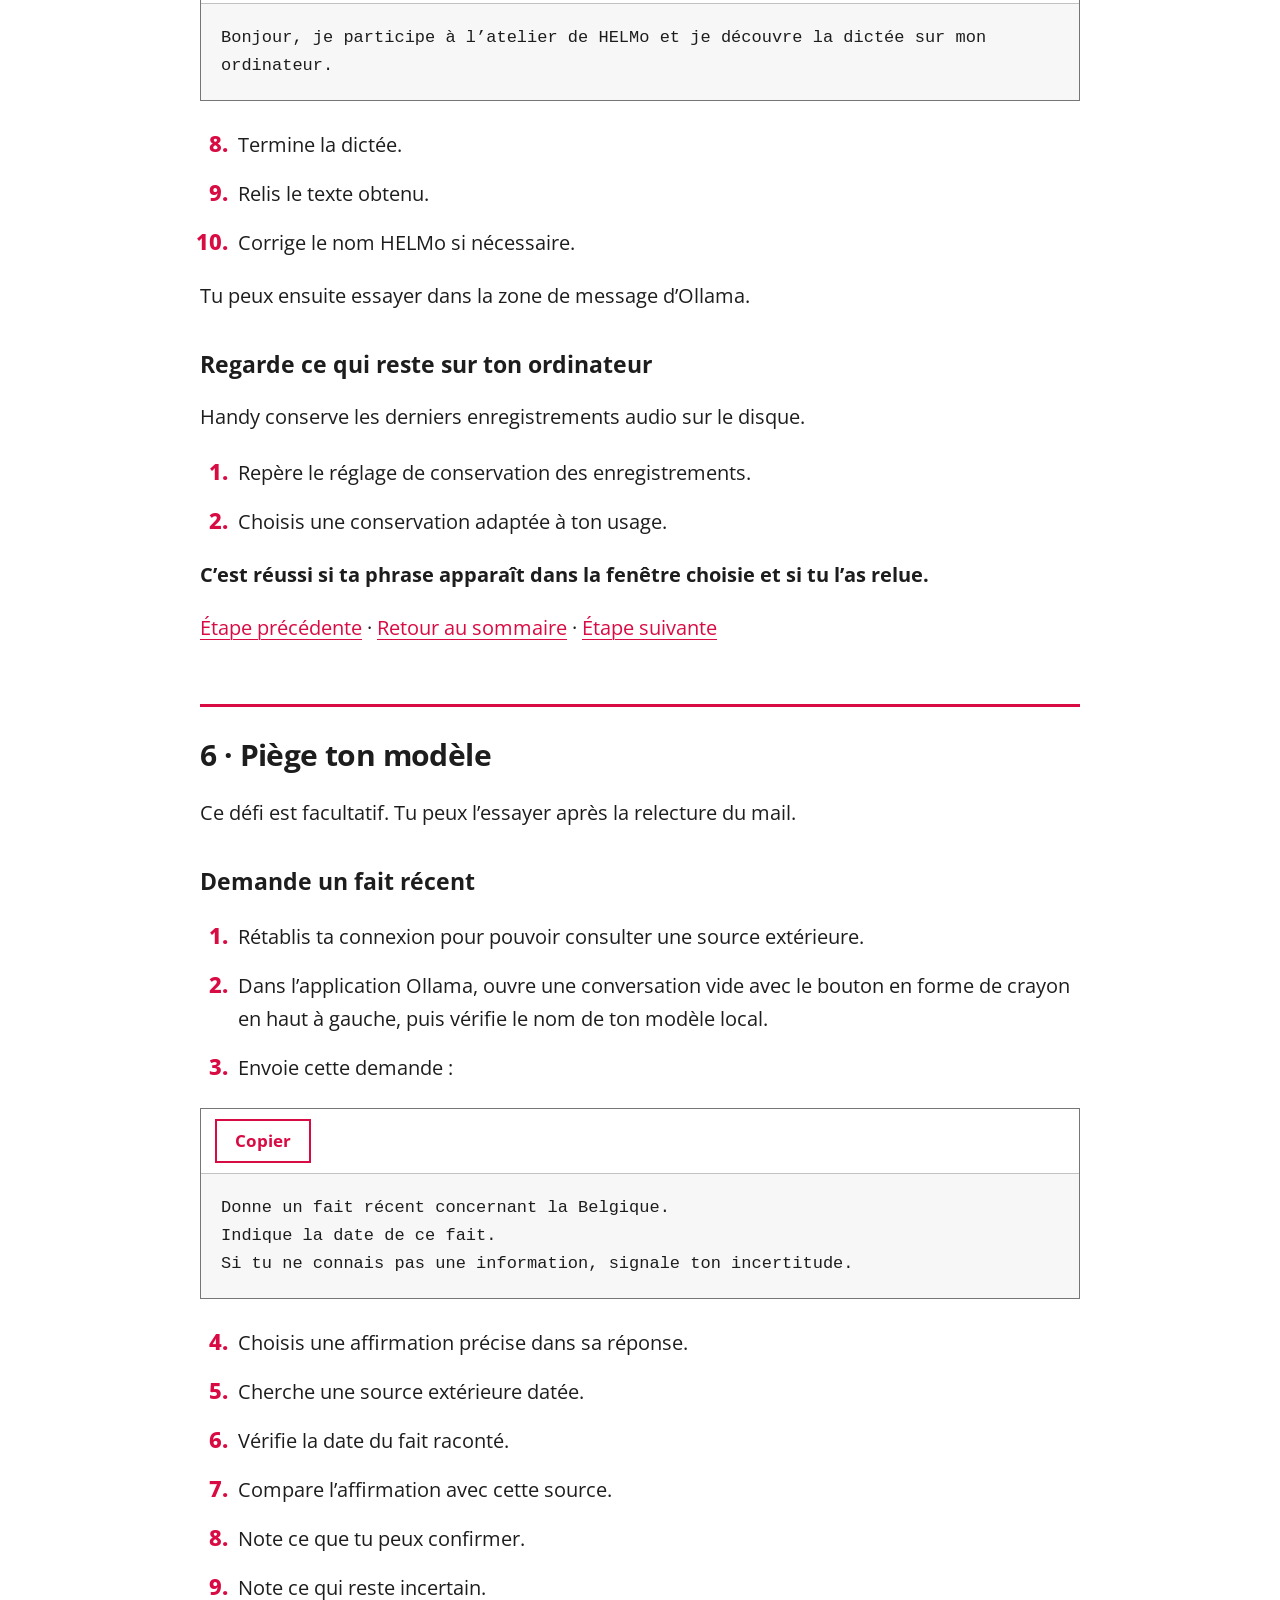
==== commit 26256b03: "Page de l'atelier : version Linux dans le terminal et bandeau d'acces Sous Linux, Ollama n'a pas d'a" ====
--- a/docs/jour-j/index.html
+++ b/docs/jour-j/index.html
@@ -23,6 +23,9 @@
 <aside class="admonition" aria-label="Cas du jour"><p class="admonition-title">Cas du jour</p>
 <p>Sophie peut-elle se faire aider par une IA sans que son mail quitte son ordinateur ? Tu vas l’essayer avec un mail entièrement fictif.</p>
 </aside>
+<aside class="admonition" aria-label="Note"><p class="admonition-title">Note</p>
+<p><strong>Tu es sous Linux ?</strong> Ollama n’y a pas d’application de bureau. Suis la <a href="linux/">page Linux de l’atelier</a> : mêmes exercices, dans le terminal.</p>
+</aside>
 <p>Garde cette page à côté d’Ollama pour suivre les gestes. Les exemples utilisent <strong><code>ministral-3:3b</code></strong>. Si tu as téléchargé un modèle plus gros, tu peux l’essayer à la place. Tu pourras reprendre les étapes chez toi.</p>
 <p><a id="sommaire"></a></p>
 <p><strong>Sommaire : ton parcours</strong></p>
